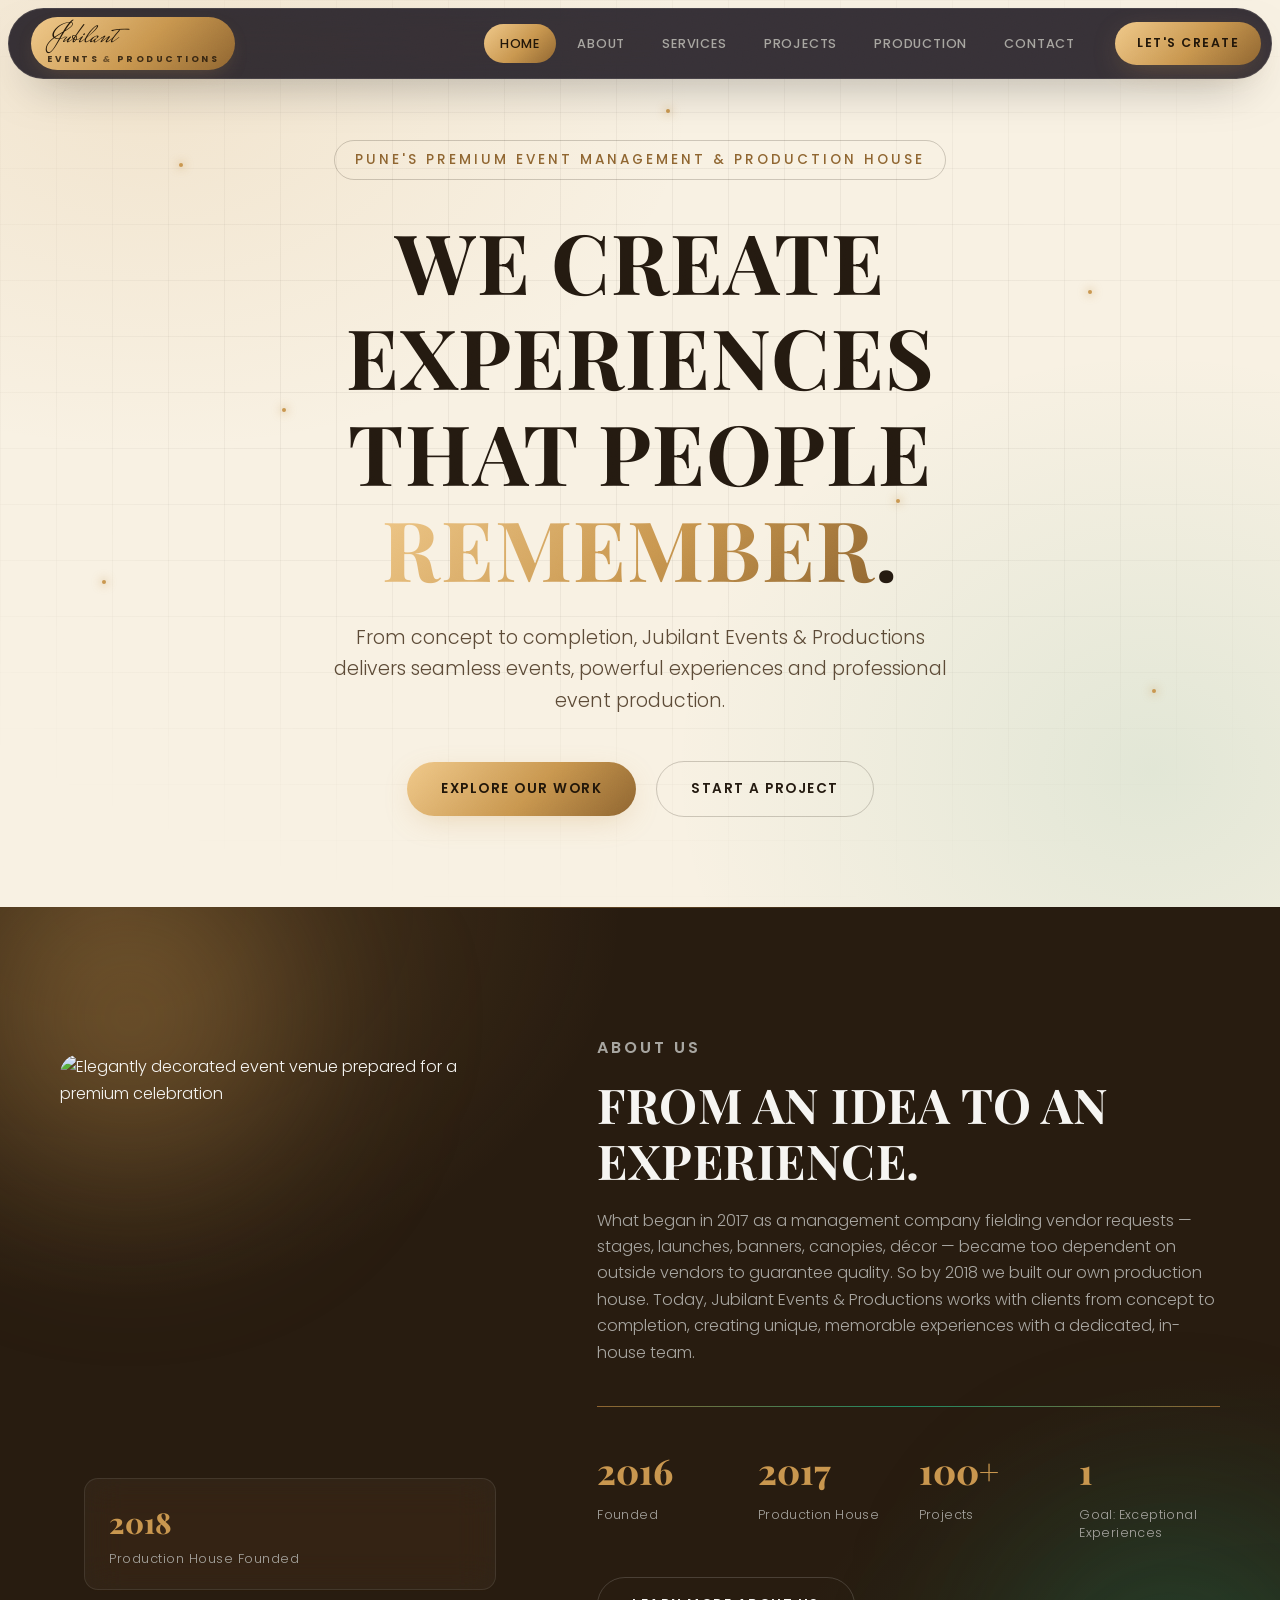
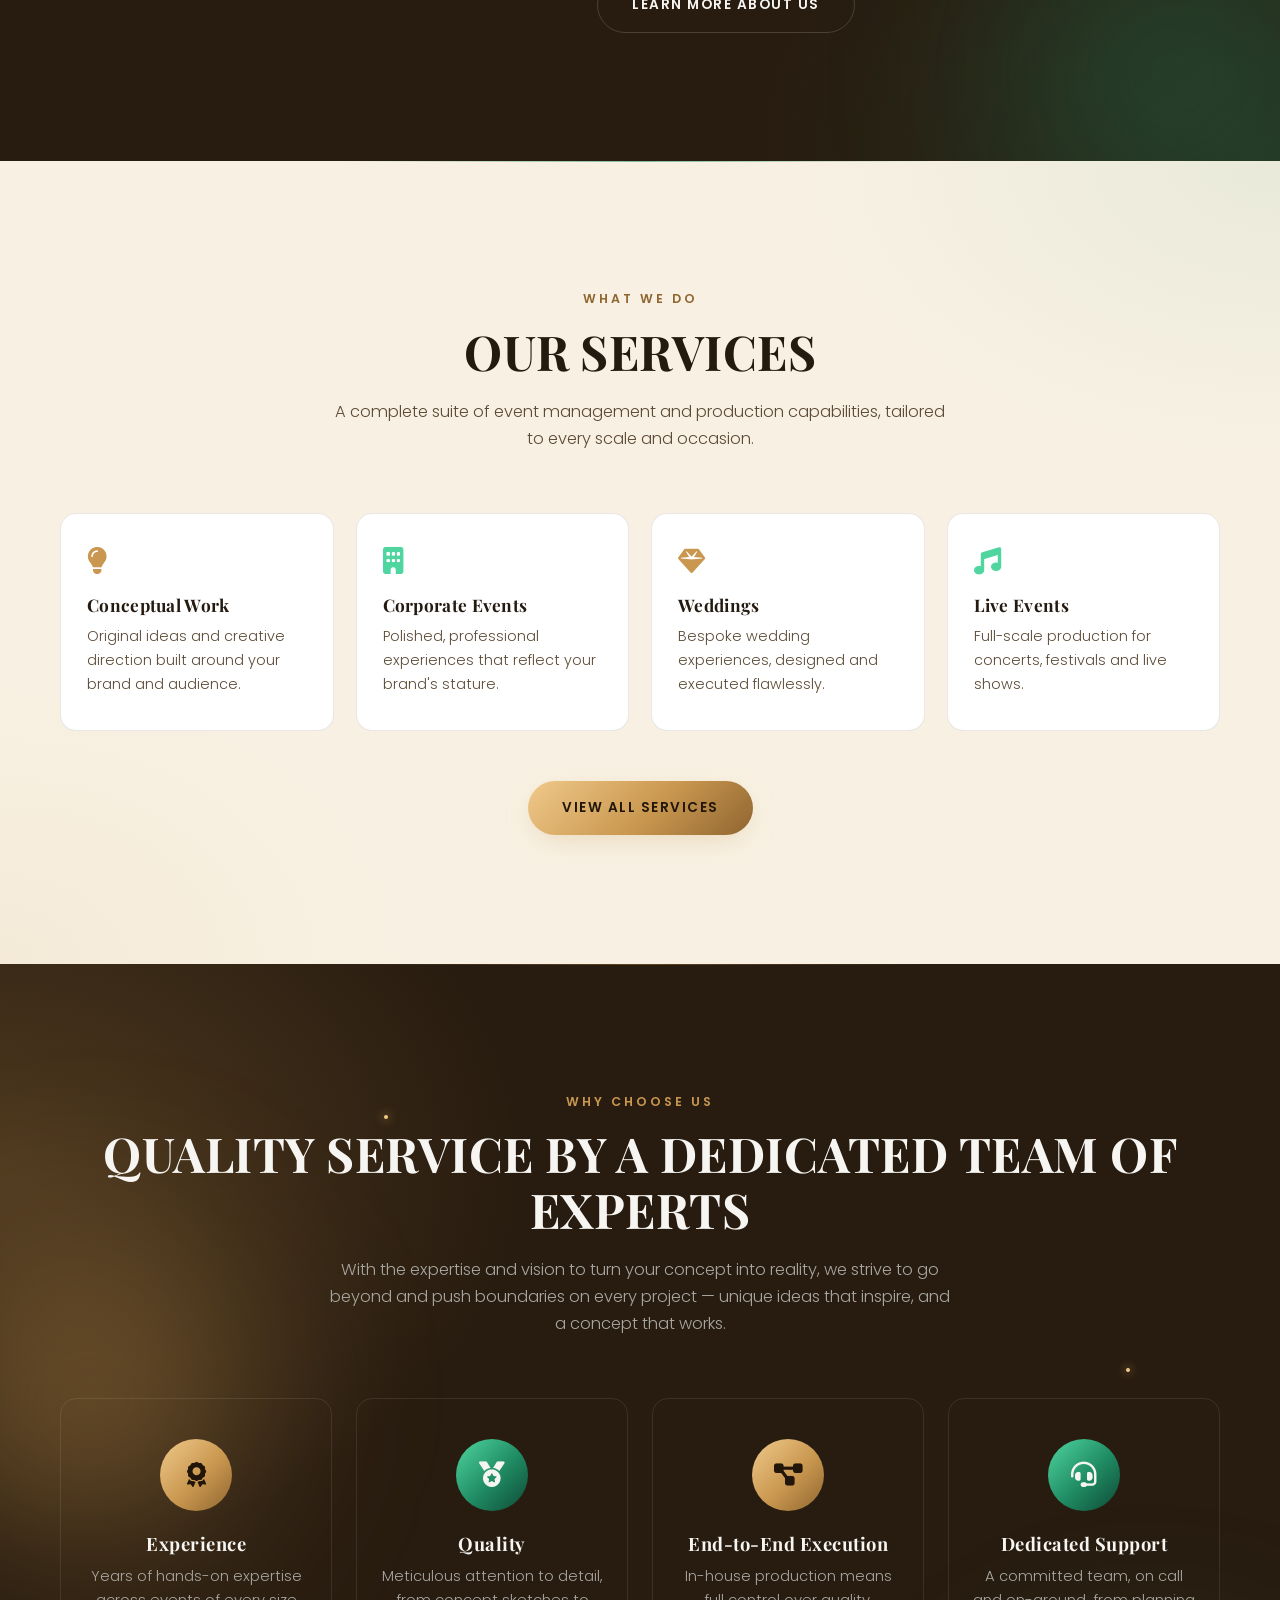
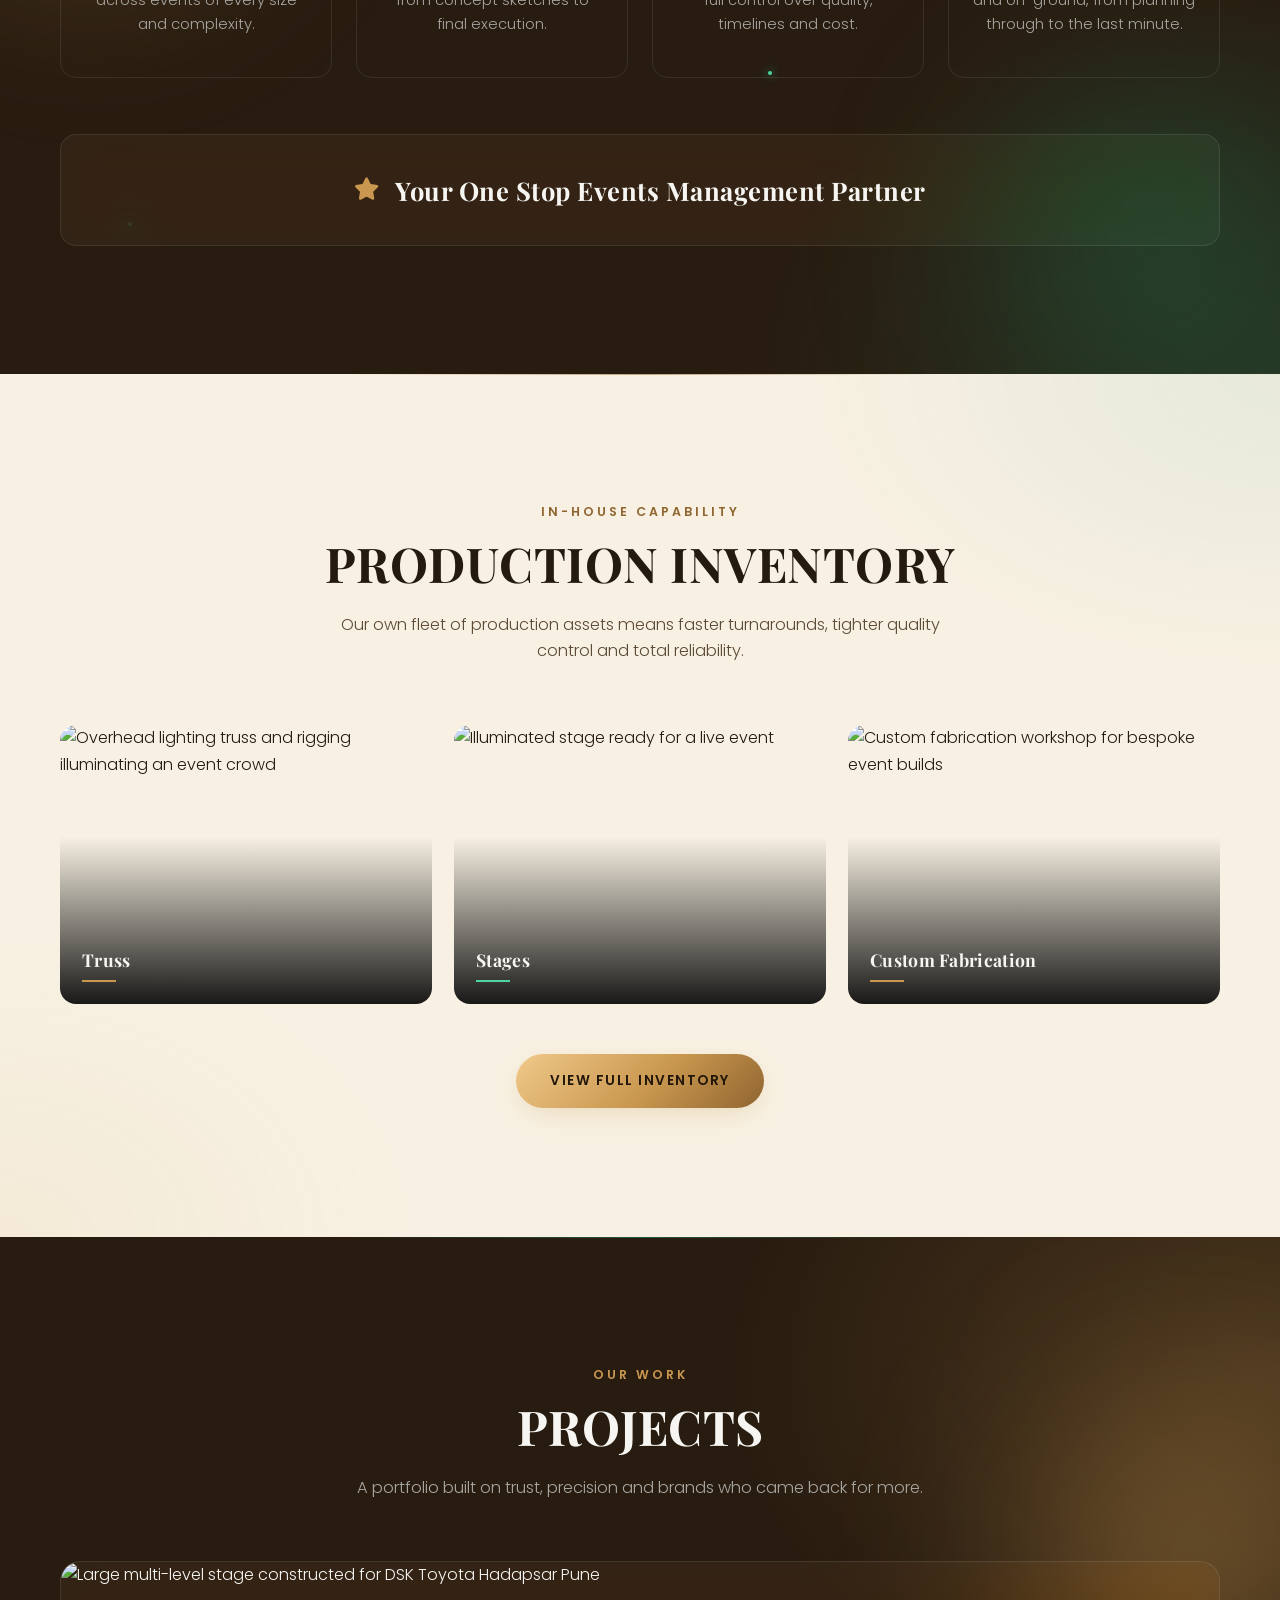
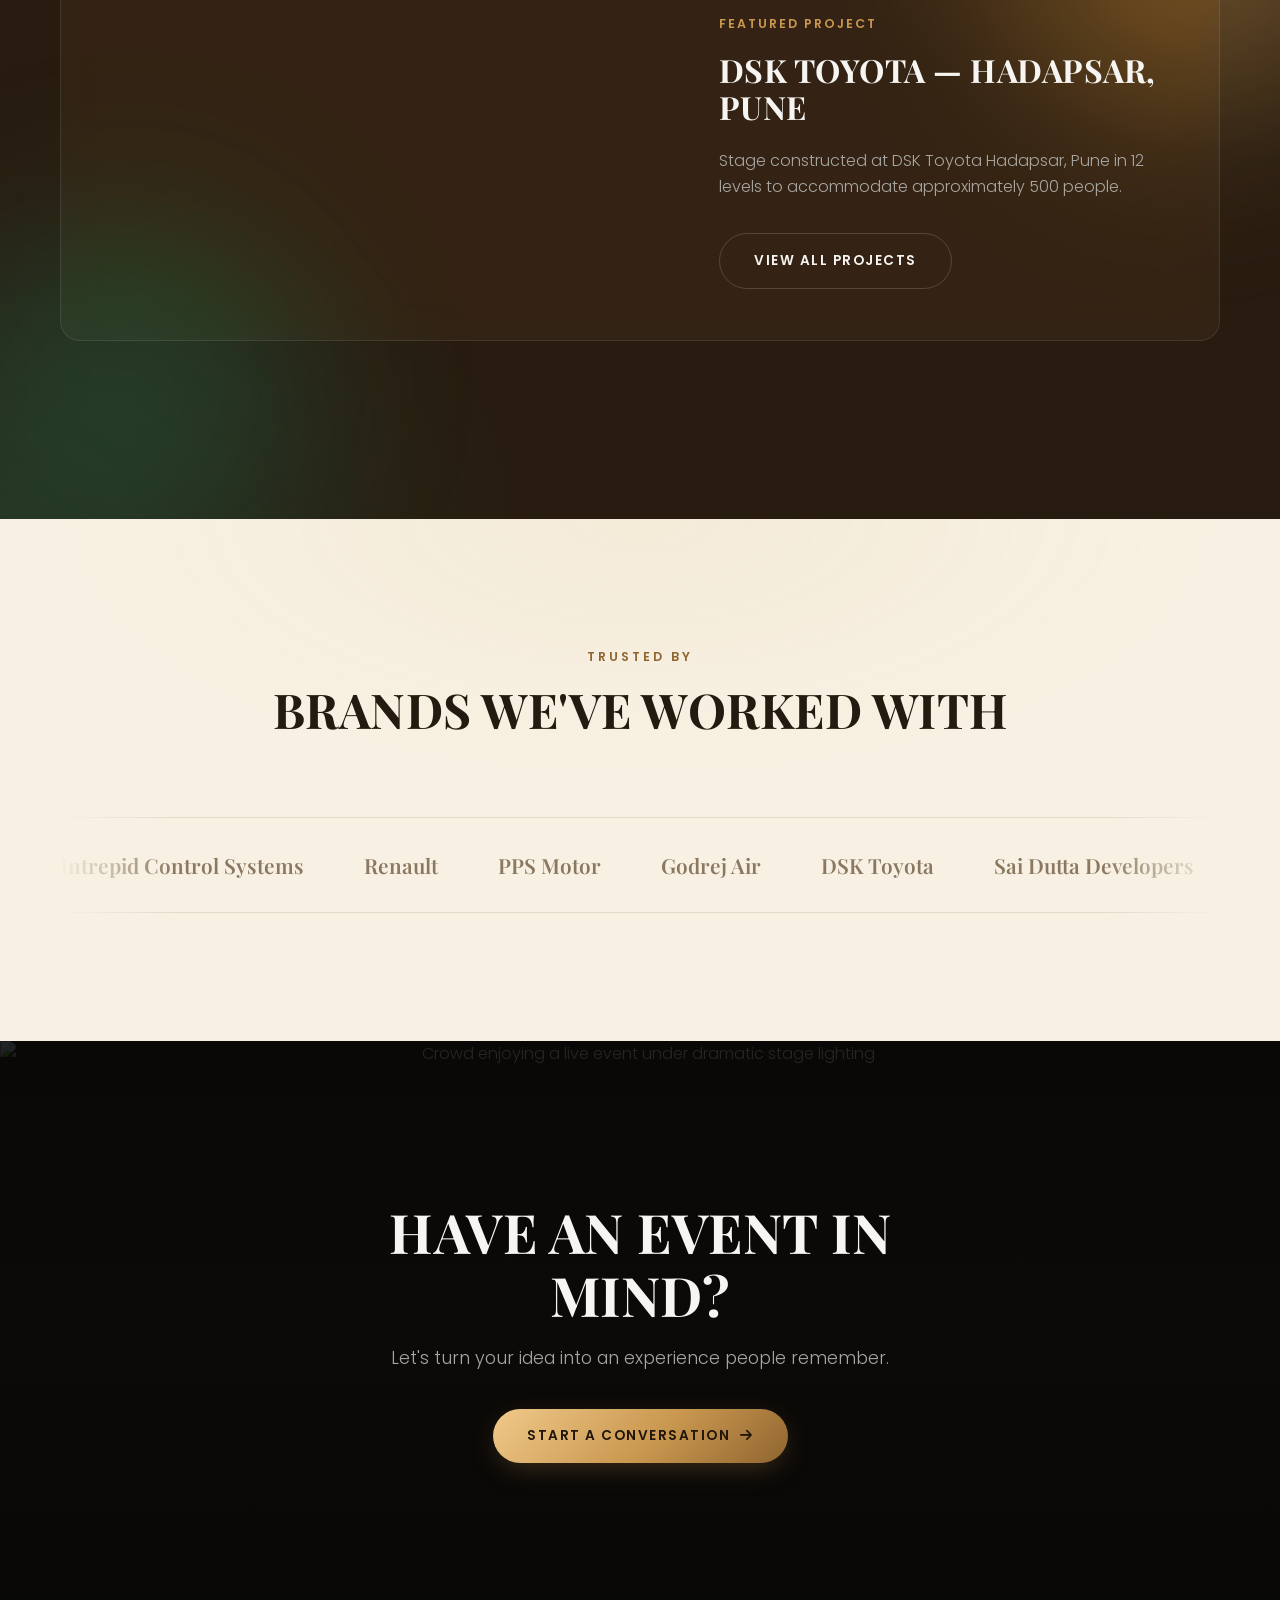
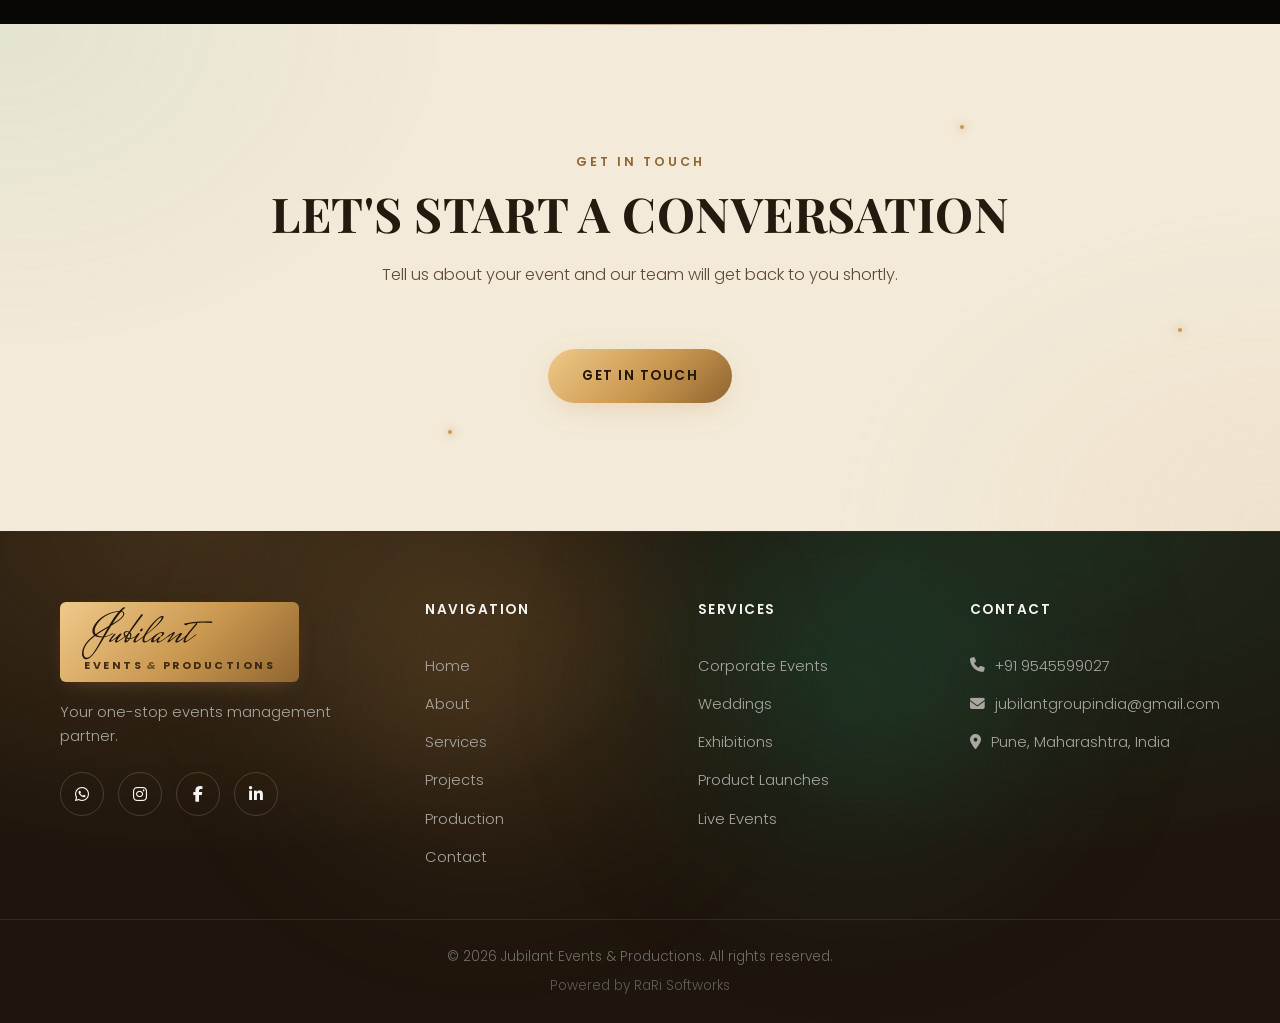
==== index.html @ e120a370 "all updated" ====
<!DOCTYPE html>
<html lang="en">
<head>
  <meta charset="UTF-8">
  <meta name="viewport" content="width=device-width, initial-scale=1.0">
  <title>Jubilant Events &amp; Productions | Premium Event Management &amp; Production House, Pune</title>
  <meta name="description" content="Jubilant Events & Productions is Pune's premium event management and production house — corporate events, weddings, exhibitions, product launches and live events, delivered from concept to completion.">
  <meta name="keywords" content="event management Pune, event production house, corporate events Pune, wedding planner Pune, exhibition stall fabrication, stage production, Jubilant Events">
  <meta name="author" content="Jubilant Events & Productions">
  <meta name="robots" content="index, follow">
  <meta name="theme-color" content="#0d0906">

  <meta property="og:type" content="website">
  <meta property="og:title" content="Jubilant Events & Productions | Premium Event Management & Production House, Pune">
  <meta property="og:description" content="From concept to completion — seamless events, powerful experiences and professional event production in Pune.">
  <meta property="og:image" content="https://images.unsplash.com/photo-1492684223066-81342ee5ff30?w=1200&q=80&auto=format&fit=crop">

  <meta name="twitter:card" content="summary_large_image">
  <meta name="twitter:title" content="Jubilant Events & Productions | Premium Event Management & Production House, Pune">
  <meta name="twitter:description" content="From concept to completion — seamless events, powerful experiences and professional event production in Pune.">
  <meta name="twitter:image" content="https://images.unsplash.com/photo-1492684223066-81342ee5ff30?w=1200&q=80&auto=format&fit=crop">

  <link rel="icon" href="data:image/svg+xml,%3Csvg xmlns='http://www.w3.org/2000/svg' viewBox='0 0 100 100'%3E%3Crect width='100' height='100' rx='22' fill='%23060606'/%3E%3Ctext x='50' y='74' font-size='66' font-family='Georgia,serif' font-style='italic' fill='%23c9974f' text-anchor='middle'%3EJ%3C/text%3E%3C/svg%3E">

  <link rel="preconnect" href="https://fonts.googleapis.com">
  <link rel="preconnect" href="https://fonts.gstatic.com" crossorigin>
  <link href="https://fonts.googleapis.com/css2?family=Playfair+Display:wght@400;500;600;700;800;900&family=Mrs+Saint+Delafield&family=Poppins:wght@300;400;500;600;700;800&display=swap" rel="stylesheet">
  <link rel="stylesheet" href="https://cdnjs.cloudflare.com/ajax/libs/font-awesome/6.5.1/css/all.min.css" integrity="sha512-DTOQO9RWCH3ppGqcWaEA1BIZOC6xxalwEsw9c2QQeAIftl+Vegovlnee1c9QX4TctnWMn13TZye+giMm8e2LwA==" crossorigin="anonymous" referrerpolicy="no-referrer">

  <link rel="stylesheet" href="style.css">
  <noscript><style>body{opacity:1 !important;}</style></noscript>
</head>
<body>

  <div class="grain-overlay" aria-hidden="true"></div>

  <a href="#main" class="skip-link">Skip to main content</a>

  <div class="scroll-progress" id="scrollProgress" aria-hidden="true"></div>

  <header class="navbar" id="navbar">
    <div class="nav-container">
      <a href="index.html" class="logo" aria-label="Jubilant Events & Productions — Home">
        <span class="logo-badge">
          <span class="logo-script">Jubilant</span>
          <span class="logo-sub">Events<span class="logo-amp">&amp;</span>Productions</span>
        </span>
      </a>

      <nav class="nav-links" id="navLinks" aria-label="Primary">
        <a href="index.html" class="nav-link">Home</a>
        <a href="about.html" class="nav-link">About</a>
        <a href="services.html" class="nav-link">Services</a>
        <a href="projects.html" class="nav-link">Projects</a>
        <a href="production.html" class="nav-link">Production</a>
        <a href="contact.html" class="nav-link">Contact</a>
      </nav>

      <a href="contact.html" class="btn btn-gold nav-cta magnetic">Let's Create</a>

      <button class="hamburger" id="hamburger" aria-label="Toggle navigation menu" aria-expanded="false" aria-controls="navLinks">
        <span></span><span></span><span></span>
      </button>
    </div>
  </header>

  <div class="mobile-overlay" id="mobileOverlay"></div>

  <main id="main">

    <!-- HERO -->
    <section id="home" class="hero light-section">
      <div class="sparkle-field" aria-hidden="true">
        <span class="sparkle" style="top:18%; left:14%; animation-delay:0s;"></span>
        <span class="sparkle sparkle-emerald" style="top:32%; left:85%; animation-delay:0.8s;"></span>
        <span class="sparkle" style="top:64%; left:8%; animation-delay:1.6s;"></span>
        <span class="sparkle sparkle-emerald" style="top:76%; left:90%; animation-delay:0.4s;"></span>
        <span class="sparkle" style="top:12%; left:52%; animation-delay:2.2s;"></span>
        <span class="sparkle sparkle-emerald" style="top:88%; left:48%; animation-delay:1.2s;"></span>
        <span class="sparkle" style="top:45%; left:22%; animation-delay:1.9s;"></span>
        <span class="sparkle sparkle-emerald" style="top:55%; left:70%; animation-delay:0.6s;"></span>
      </div>

      <div class="hero-content">
        <p class="eyebrow reveal-up">Pune's Premium Event Management &amp; Production House</p>
        <h1 class="reveal-up delay-1">WE CREATE EXPERIENCES<br>THAT PEOPLE <span class="text-gold">REMEMBER</span>.</h1>
        <p class="hero-text reveal-up delay-2">From concept to completion, Jubilant Events &amp; Productions delivers seamless events, powerful experiences and professional event production.</p>
        <div class="hero-buttons reveal-up delay-3">
          <a href="projects.html" class="btn btn-gold magnetic">Explore Our Work</a>
          <a href="contact.html" class="btn btn-outline magnetic">Start a Project</a>
        </div>
      </div>
    </section>

    <!-- ABOUT (teaser) -->
    <section id="about" class="about">
      <span class="glow-orb glow-gold" style="top:-120px; left:-100px;" aria-hidden="true"></span>
      <span class="glow-orb glow-emerald-soft" style="bottom:-140px; right:-120px;" aria-hidden="true"></span>
      <div class="container about-grid">
        <div class="about-media reveal-left">
          <img src="https://images.unsplash.com/photo-1519167758481-83f550bb49b3?w=1000&q=80&auto=format&fit=crop" alt="Elegantly decorated event venue prepared for a premium celebration" loading="lazy">
          <div class="about-media-badge glass">
            <span class="badge-num">2018</span>
            <span class="badge-label">Production House Founded</span>
          </div>
        </div>

        <div class="about-copy reveal-right">
          <p class="section-eyebrow">About Us</p>
          <h2 class="section-heading">FROM AN IDEA TO AN EXPERIENCE.</h2>
          <p>What began in 2017 as a management company fielding vendor requests — stages, launches, banners, canopies, décor — became too dependent on outside vendors to guarantee quality. So by 2018 we built our own production house. Today, Jubilant Events &amp; Productions works with clients from concept to completion, creating unique, memorable experiences with a dedicated, in-house team.</p>

          <div class="stats-grid reveal-up">
            <div class="stat-card">
              <span class="stat-num" data-target="2017" data-plain="true">0</span>
              <span class="stat-label">Founded</span>
            </div>
            <div class="stat-card">
              <span class="stat-num" data-target="2018" data-plain="true">0</span>
              <span class="stat-label">Production House</span>
            </div>
            <div class="stat-card">
              <span class="stat-num" data-target="100" data-suffix="+">0</span>
              <span class="stat-label">Projects</span>
            </div>
            <div class="stat-card">
              <span class="stat-num" data-target="1">0</span>
              <span class="stat-label">Goal: Exceptional Experiences</span>
            </div>
          </div>

          <a href="about.html" class="btn btn-outline magnetic" style="margin-top:36px;">Learn More About Us</a>
        </div>
      </div>
    </section>

    <!-- SERVICES (teaser) -->
    <section id="services" class="services light-section">
      <div class="container">
        <div class="section-head reveal-up">
          <p class="section-eyebrow center">What We Do</p>
          <h2 class="section-heading center">OUR SERVICES</h2>
          <p class="section-sub center">A complete suite of event management and production capabilities, tailored to every scale and occasion.</p>
        </div>

        <div class="services-grid">
          <article class="service-card reveal-up"><i class="fa-solid fa-lightbulb"></i><h3>Conceptual Work</h3><p>Original ideas and creative direction built around your brand and audience.</p></article>
          <article class="service-card reveal-up delay-1"><i class="fa-solid fa-building"></i><h3>Corporate Events</h3><p>Polished, professional experiences that reflect your brand's stature.</p></article>
          <article class="service-card reveal-up delay-2"><i class="fa-solid fa-gem"></i><h3>Weddings</h3><p>Bespoke wedding experiences, designed and executed flawlessly.</p></article>
          <article class="service-card reveal-up delay-3"><i class="fa-solid fa-music"></i><h3>Live Events</h3><p>Full-scale production for concerts, festivals and live shows.</p></article>
        </div>

        <div style="margin-top:50px; display:flex; justify-content:center;">
          <a href="services.html" class="btn btn-gold magnetic">View All Services</a>
        </div>
      </div>
    </section>

    <!-- WHY CHOOSE US -->
    <section class="why-choose">
      <span class="glow-orb glow-gold" style="top:20%; left:-140px;" aria-hidden="true"></span>
      <span class="glow-orb glow-emerald-soft" style="bottom:-100px; right:-100px;" aria-hidden="true"></span>
      <div class="sparkle-field" aria-hidden="true">
        <span class="sparkle" style="top:15%; left:30%; animation-delay:0.3s;"></span>
        <span class="sparkle sparkle-emerald" style="top:70%; left:60%; animation-delay:1.4s;"></span>
        <span class="sparkle" style="top:40%; left:88%; animation-delay:2.1s;"></span>
        <span class="sparkle sparkle-emerald" style="top:85%; left:10%; animation-delay:0.9s;"></span>
      </div>
      <div class="container">
        <div class="section-head reveal-up">
          <p class="section-eyebrow center">Why Choose Us</p>
          <h2 class="section-heading center">QUALITY SERVICE BY A DEDICATED TEAM OF EXPERTS</h2>
          <p class="section-sub center">With the expertise and vision to turn your concept into reality, we strive to go beyond and push boundaries on every project — unique ideas that inspire, and a concept that works.</p>
        </div>

        <div class="features-grid">
          <div class="feature-card reveal-up">
            <div class="feature-icon"><i class="fa-solid fa-award"></i></div>
            <h3>Experience</h3>
            <p>Years of hands-on expertise across events of every size and complexity.</p>
          </div>
          <div class="feature-card reveal-up delay-1">
            <div class="feature-icon"><i class="fa-solid fa-medal"></i></div>
            <h3>Quality</h3>
            <p>Meticulous attention to detail, from concept sketches to final execution.</p>
          </div>
          <div class="feature-card reveal-up delay-2">
            <div class="feature-icon"><i class="fa-solid fa-diagram-project"></i></div>
            <h3>End-to-End Execution</h3>
            <p>In-house production means full control over quality, timelines and cost.</p>
          </div>
          <div class="feature-card reveal-up delay-3">
            <div class="feature-icon"><i class="fa-solid fa-headset"></i></div>
            <h3>Dedicated Support</h3>
            <p>A committed team, on call and on-ground, from planning through to the last minute.</p>
          </div>
        </div>

        <div class="highlight-banner glass reveal-up">
          <i class="fa-solid fa-star"></i>
          <p>Your One Stop Events Management Partner</p>
        </div>
      </div>
    </section>

    <!-- PRODUCTION (teaser) -->
    <section id="production" class="production light-section">
      <div class="container">
        <div class="section-head reveal-up">
          <p class="section-eyebrow center">In-House Capability</p>
          <h2 class="section-heading center">PRODUCTION INVENTORY</h2>
          <p class="section-sub center">Our own fleet of production assets means faster turnarounds, tighter quality control and total reliability.</p>
        </div>

        <div class="inventory-grid">
          <div class="inventory-card reveal-up">
            <img src="https://images.unsplash.com/photo-1758550445795-278c5867493d?w=700&q=80&auto=format&fit=crop" alt="Overhead lighting truss and rigging illuminating an event crowd" loading="lazy">
            <div class="inventory-caption"><h3>Truss</h3></div>
          </div>
          <div class="inventory-card reveal-up delay-1">
            <img src="https://images.unsplash.com/photo-1540039155733-5bb30b53aa14?w=700&q=80&auto=format&fit=crop" alt="Illuminated stage ready for a live event" loading="lazy">
            <div class="inventory-caption"><h3>Stages</h3></div>
          </div>
          <div class="inventory-card reveal-up delay-2">
            <img src="https://images.unsplash.com/photo-1779031242515-205111711b23?w=700&q=80&auto=format&fit=crop" alt="Custom fabrication workshop for bespoke event builds" loading="lazy">
            <div class="inventory-caption"><h3>Custom Fabrication</h3></div>
          </div>
        </div>

        <div style="margin-top:50px; display:flex; justify-content:center;">
          <a href="production.html" class="btn btn-gold magnetic">View Full Inventory</a>
        </div>
      </div>
    </section>

    <!-- PROJECTS (featured only) -->
    <section id="projects" class="projects">
      <span class="glow-orb glow-gold" style="top:10%; right:-140px;" aria-hidden="true"></span>
      <span class="glow-orb glow-emerald-soft" style="bottom:-100px; left:-100px;" aria-hidden="true"></span>
      <div class="container">
        <div class="section-head reveal-up">
          <p class="section-eyebrow center">Our Work</p>
          <h2 class="section-heading center">PROJECTS</h2>
          <p class="section-sub center">A portfolio built on trust, precision and brands who came back for more.</p>
        </div>

        <div class="featured-project glass reveal-up">
          <div class="featured-media">
            <img src="https://images.unsplash.com/photo-1576514129883-2f1d47a65da6?w=1200&q=80&auto=format&fit=crop" alt="Large multi-level stage constructed for DSK Toyota Hadapsar Pune" loading="lazy">
          </div>
          <div class="featured-copy">
            <span class="featured-tag">Featured Project</span>
            <h3>DSK TOYOTA — HADAPSAR, PUNE</h3>
            <p>Stage constructed at DSK Toyota Hadapsar, Pune in 12 levels to accommodate approximately 500 people.</p>
            <a href="projects.html" class="btn btn-outline magnetic">View All Projects</a>
          </div>
        </div>
      </div>
    </section>

    <!-- CLIENTS -->
    <section class="clients light-section">
      <div class="container">
        <div class="section-head reveal-up">
          <p class="section-eyebrow center">Trusted By</p>
          <h2 class="section-heading center">BRANDS WE'VE WORKED WITH</h2>
        </div>
        <div class="clients-marquee reveal-up">
          <div class="clients-track">
            <span>Intrepid Control Systems</span>
            <span>Renault</span>
            <span>PPS Motor</span>
            <span>Godrej Air</span>
            <span>DSK Toyota</span>
            <span>Sai Dutta Developers</span>
            <span>Chintamani Developers</span>
            <span>Siddharth Auto Engineers</span>
            <span>Dilip Oak's Academy</span>
            <!-- duplicate for seamless loop -->
            <span aria-hidden="true">Intrepid Control Systems</span>
            <span aria-hidden="true">Renault</span>
            <span aria-hidden="true">PPS Motor</span>
            <span aria-hidden="true">Godrej Air</span>
            <span aria-hidden="true">DSK Toyota</span>
            <span aria-hidden="true">Sai Dutta Developers</span>
            <span aria-hidden="true">Chintamani Developers</span>
            <span aria-hidden="true">Siddharth Auto Engineers</span>
            <span aria-hidden="true">Dilip Oak's Academy</span>
          </div>
        </div>
      </div>
    </section>

    <!-- CTA -->
    <section class="cta-section">
      <div class="cta-media">
        <img src="https://images.unsplash.com/photo-1470229722913-7c0e2dbbafd3?w=1600&q=80&auto=format&fit=crop" alt="Crowd enjoying a live event under dramatic stage lighting" loading="lazy">
      </div>
      <div class="cta-content reveal-up">
        <h2>HAVE AN EVENT IN MIND?</h2>
        <p>Let's turn your idea into an experience people remember.</p>
        <a href="contact.html" class="btn btn-gold btn-pulse magnetic">START A CONVERSATION <i class="fa-solid fa-arrow-right"></i></a>
      </div>
    </section>

    <!-- CONTACT (teaser) -->
    <section id="contact" class="contact light-section">
      <div class="sparkle-field" aria-hidden="true">
        <span class="sparkle sparkle-emerald" style="top:20%; left:75%; animation-delay:0.5s;"></span>
        <span class="sparkle" style="top:60%; left:92%; animation-delay:1.7s;"></span>
        <span class="sparkle sparkle-emerald" style="top:80%; left:35%; animation-delay:1s;"></span>
      </div>
      <div class="container">
        <div class="section-head reveal-up">
          <p class="section-eyebrow center">Get In Touch</p>
          <h2 class="section-heading center">LET'S START A CONVERSATION</h2>
          <p class="section-sub center">Tell us about your event and our team will get back to you shortly.</p>
        </div>
        <div style="display:flex; justify-content:center;">
          <a href="contact.html" class="btn btn-gold magnetic">Get In Touch</a>
        </div>
      </div>
    </section>

  </main>

  <footer class="footer">
    <span class="glow-orb glow-gold-soft" style="top:-100px; left:20%;" aria-hidden="true"></span>
    <span class="glow-orb glow-emerald-soft" style="top:-80px; right:15%;" aria-hidden="true"></span>
    <div class="container footer-grid">
      <div class="footer-brand">
        <a href="index.html" class="logo logo-lg">
          <span class="logo-badge">
            <span class="logo-script">Jubilant</span>
            <span class="logo-sub">Events<span class="logo-amp">&amp;</span>Productions</span>
          </span>
        </a>
        <p>Your one-stop events management partner.</p>
        <div class="social-links">
          <a href="https://wa.me/919545599027" aria-label="Chat on WhatsApp" target="_blank" rel="noopener noreferrer"><i class="fa-brands fa-whatsapp"></i></a>
          <a href="#" aria-label="Visit our Instagram"><i class="fa-brands fa-instagram"></i></a>
          <a href="#" aria-label="Visit our Facebook"><i class="fa-brands fa-facebook-f"></i></a>
          <a href="#" aria-label="Visit our LinkedIn"><i class="fa-brands fa-linkedin-in"></i></a>
        </div>
      </div>

      <nav class="footer-col" aria-label="Footer navigation">
        <h4>Navigation</h4>
        <a href="index.html">Home</a>
        <a href="about.html">About</a>
        <a href="services.html">Services</a>
        <a href="projects.html">Projects</a>
        <a href="production.html">Production</a>
        <a href="contact.html">Contact</a>
      </nav>

      <nav class="footer-col" aria-label="Our services">
        <h4>Services</h4>
        <a href="services.html">Corporate Events</a>
        <a href="services.html">Weddings</a>
        <a href="services.html">Exhibitions</a>
        <a href="services.html">Product Launches</a>
        <a href="services.html">Live Events</a>
      </nav>

      <div class="footer-col">
        <h4>Contact</h4>
        <a href="tel:+919545599027"><i class="fa-solid fa-phone"></i> +91 9545599027</a>
        <a href="mailto:jubilantgroupindia@gmail.com"><i class="fa-solid fa-envelope"></i> jubilantgroupindia@gmail.com</a>
        <span><i class="fa-solid fa-location-dot"></i> Pune, Maharashtra, India</span>
      </div>
    </div>

    <div class="footer-bottom">
      <p>&copy; <span id="currentYear"></span> Jubilant Events &amp; Productions. All rights reserved.</p>
      <p class="footer-credit">Powered by RaRi Softworks</p>
    </div>
  </footer>

  <button class="back-to-top" id="backToTop" aria-label="Back to top">
    <i class="fa-solid fa-arrow-up"></i>
  </button>

  <script src="script.js"></script>
</body>
</html>
---- style.css ----
/* ==========================================================================
   JUBILANT EVENTS & PRODUCTIONS — STYLESHEET
   ========================================================================== */

/* ---------- Reset ---------- */
*,
*::before,
*::after {
  margin: 0;
  padding: 0;
  box-sizing: border-box;
}

html {
  scroll-behavior: smooth;
  scroll-padding-top: 90px;
}

img {
  max-width: 100%;
  display: block;
}

a {
  text-decoration: none;
  color: inherit;
}

ul, ol {
  list-style: none;
}

button, input, select, textarea {
  font: inherit;
  color: inherit;
  border: none;
  outline: none;
  background: none;
}

button {
  cursor: pointer;
}

/* ---------- Variables ---------- */
:root {
  --black: #1e150c;
  --charcoal: #281c10;
  --charcoal-light: #332415;
  --charcoal-lighter: #402c19;
  --border: rgba(255, 255, 255, 0.09);
  --border-light: rgba(255, 255, 255, 0.16);

  --white: #f6f5f2;
  --gray: #a8a6a1;
  --gray-dim: #706e6a;

  /* Fixed dark text for use on gold/light surfaces (buttons, badges) —
     never overridden by .light-section, so contrast always holds */
  --ink: #211609;

  --gold: #c9974f;
  --gold-light: #f0c98a;
  --gold-dim: #8f6530;
  --gold-glow: rgba(201, 151, 79, 0.35);

  --emerald: #1f8a63;
  --emerald-light: #4fd6a0;
  --emerald-dim: #0f4a34;
  --emerald-glow: rgba(31, 138, 99, 0.4);

  --gradient-gold: linear-gradient(135deg, var(--gold-light), var(--gold) 55%, var(--gold-dim));
  --gradient-emerald: linear-gradient(135deg, var(--emerald-light), var(--emerald) 55%, var(--emerald-dim));

  --spotlight-tint: rgba(255, 255, 255, 0.08);
  --grid-line: rgba(255, 255, 255, 0.035);

  --font-display: 'Playfair Display', Georgia, serif;
  --font-body: 'Poppins', -apple-system, BlinkMacSystemFont, 'Segoe UI', sans-serif;
  --font-script: 'Mrs Saint Delafield', cursive;

  --ease: cubic-bezier(0.19, 1, 0.22, 1);
  --transition: 0.4s var(--ease);

  --section-pad: clamp(70px, 10vw, 140px);
  --container-w: 1280px;
}

/* Light-theme scope: sections carrying this class flip their background,
   text, border and card tones to a warm cream palette via the same
   variables the whole stylesheet already reads from. --ink stays fixed
   (see above) so gold-surface text never loses contrast. */
.light-section {
  --black: #f8f1e3;
  --charcoal: #f3ead9;
  --charcoal-light: #ffffff;
  --charcoal-lighter: #efe2c9;
  --border: rgba(33, 22, 9, 0.10);
  --border-light: rgba(33, 22, 9, 0.20);

  --white: #241a10;
  --gray: #5c4a36;
  --gray-dim: #8a7860;

  --spotlight-tint: rgba(201, 151, 79, 0.18);
  --grid-line: rgba(33, 22, 9, 0.05);

  /* `color` inherits as an already-resolved value, not a live var()
     lookup — re-declaring it here (where --white is locally overridden)
     gives descendants (headings included) the correct ink color instead
     of silently inheriting the dark-theme white from <body>. */
  color: var(--white);
}

/* ---------- Base ---------- */
body {
  background: var(--black);
  color: var(--white);
  font-family: var(--font-body);
  font-weight: 300;
  line-height: 1.65;
  overflow-x: hidden;
  -webkit-font-smoothing: antialiased;
}

h1, h2, h3, h4 {
  font-family: var(--font-display);
  font-weight: 700;
  line-height: 1.15;
  letter-spacing: 0.5px;
}

.container {
  max-width: var(--container-w);
  margin: 0 auto;
  padding: 0 clamp(20px, 5vw, 60px);
  position: relative;
  z-index: 1;
}

/* ---------- Grain + ambient glow ---------- */
.grain-overlay {
  position: fixed;
  inset: 0;
  z-index: 9998;
  pointer-events: none;
  opacity: 0.05;
  mix-blend-mode: overlay;
  background-image: url("data:image/svg+xml,%3Csvg xmlns='http://www.w3.org/2000/svg' width='180' height='180'%3E%3Cfilter id='n'%3E%3CfeTurbulence type='fractalNoise' baseFrequency='0.85' numOctaves='2' stitchTiles='stitch'/%3E%3C/filter%3E%3Crect width='100%25' height='100%25' filter='url(%23n)'/%3E%3C/svg%3E");
  background-size: 180px 180px;
}

.glow-orb {
  position: absolute;
  z-index: 0;
  width: 460px;
  height: 460px;
  border-radius: 50%;
  pointer-events: none;
  filter: blur(80px);
  animation: orbFloat 12s ease-in-out infinite alternate;
}

.glow-gold {
  background: radial-gradient(circle, rgba(201, 151, 79, 0.48), transparent 70%);
}

.glow-gold-soft {
  background: radial-gradient(circle, rgba(201, 151, 79, 0.30), transparent 70%);
  animation-duration: 16s;
  animation-delay: -4s;
}

.glow-emerald {
  background: radial-gradient(circle, rgba(31, 138, 99, 0.52), transparent 70%);
  animation-duration: 14s;
}

.glow-emerald-soft {
  background: radial-gradient(circle, rgba(31, 138, 99, 0.32), transparent 70%);
  animation-duration: 18s;
  animation-delay: -6s;
}

@keyframes orbFloat {
  0% { transform: translate(0, 0) scale(1); }
  100% { transform: translate(60px, -45px) scale(1.2); }
}

.sparkle-field {
  position: absolute;
  inset: 0;
  z-index: 1;
  pointer-events: none;
}

.sparkle {
  position: absolute;
  width: 4px;
  height: 4px;
  border-radius: 50%;
  background: var(--gold-light);
  box-shadow: 0 0 8px 2px var(--gold-glow);
  animation: sparkleTwinkle 3.6s ease-in-out infinite;
}

.sparkle-emerald {
  background: var(--emerald-light);
  box-shadow: 0 0 8px 2px var(--emerald-glow);
}

.light-section .sparkle {
  background: var(--gold);
  box-shadow: 0 0 8px 2px var(--gold-glow);
}

/* var(--gold) is tuned for readability on dark backgrounds; on cream it's
   too close in luminance, so these text/icon uses (which sit directly on
   the section background, not a white card) drop to the deeper gold-dim. */
.light-section .section-eyebrow,
.light-section .clients-track span:hover,
.light-section .contact-details i,
.light-section .contact-details a:hover {
  color: var(--gold-dim);
}

@keyframes sparkleTwinkle {
  0%, 100% { opacity: 0; transform: scale(0.5); }
  50% { opacity: 1; transform: scale(1.3); }
}

@media (prefers-reduced-motion: reduce) {
  .glow-orb, .sparkle { animation: none; }
}

.about::before,
.why-choose::before,
.production::before,
.contact::before {
  content: '';
  position: absolute;
  top: 0;
  left: 50%;
  transform: translateX(-50%);
  width: min(600px, 70%);
  height: 1px;
  background: linear-gradient(90deg, transparent, var(--gold-dim) 50%, transparent);
  opacity: 0.55;
  z-index: 2;
}

.services::before,
.projects::before {
  content: '';
  position: absolute;
  top: 0;
  left: 50%;
  transform: translateX(-50%);
  width: min(600px, 70%);
  height: 1px;
  background: linear-gradient(90deg, transparent, var(--emerald) 50%, transparent);
  opacity: 0.55;
  z-index: 2;
}

/* ==========================================================================
   PREMIUM INTERACTION LAYER
   ========================================================================== */

body {
  opacity: 0;
}

body.loaded {
  opacity: 1;
  transition: opacity 0.7s ease;
}

/* ---- Hero technical grid ---- */
.hero::after {
  content: '';
  position: absolute;
  inset: 0;
  z-index: 0;
  pointer-events: none;
  background-image:
    linear-gradient(var(--grid-line) 1px, transparent 1px),
    linear-gradient(90deg, var(--grid-line) 1px, transparent 1px);
  background-size: 56px 56px;
  -webkit-mask-image: radial-gradient(ellipse 70% 60% at 50% 42%, #000 40%, transparent 100%);
  mask-image: radial-gradient(ellipse 70% 60% at 50% 42%, #000 40%, transparent 100%);
  animation: gridDrift 26s linear infinite;
}

@keyframes gridDrift {
  from { background-position: 0 0, 0 0; }
  to { background-position: 56px 56px, 56px 56px; }
}

/* ---- Navbar hide-on-scroll ---- */
.navbar.nav-hidden {
  transform: translateY(-100%);
}

/* ---- Magnetic buttons ---- */
.magnetic {
  transition: transform 0.4s var(--ease);
  will-change: transform;
}

/* ---- Card spotlight glow ---- */
.service-card,
.feature-card {
  --mx: 50%;
  --my: 50%;
}

.service-card::after,
.feature-card::after {
  content: '';
  position: absolute;
  inset: 0;
  z-index: 0;
  opacity: 0;
  pointer-events: none;
  background: radial-gradient(240px circle at var(--mx) var(--my), var(--spotlight-tint), transparent 70%);
  transition: opacity 0.5s var(--ease);
}

.service-card:hover::after,
.feature-card:hover::after {
  opacity: 1;
}

.service-card > * {
  position: relative;
  z-index: 1;
}

.feature-card > * {
  position: relative;
  z-index: 1;
}

/* ---- Feature card border beam ---- */
@property --angle {
  syntax: '<angle>';
  initial-value: 0deg;
  inherits: false;
}

.feature-card {
  position: relative;
  isolation: isolate;
}

.feature-card::before {
  content: '';
  position: absolute;
  inset: -1px;
  z-index: -1;
  border-radius: 17px;
  padding: 1px;
  background: conic-gradient(from var(--angle, 0deg), transparent 0%, var(--gold-light) 12%, transparent 28%);
  -webkit-mask: linear-gradient(#000 0 0) content-box, linear-gradient(#000 0 0);
  mask: linear-gradient(#000 0 0) content-box, linear-gradient(#000 0 0);
  -webkit-mask-composite: xor;
  mask-composite: exclude;
  opacity: 0;
  transition: opacity 0.4s var(--ease);
}

.feature-card:hover::before {
  opacity: 1;
  animation: beamRotate 2.6s linear infinite;
}

.feature-card:nth-child(even):hover::before {
  background: conic-gradient(from var(--angle, 0deg), transparent 0%, var(--emerald-light) 12%, transparent 28%);
}

@keyframes beamRotate {
  to { --angle: 360deg; }
}

/* ---- Image reveal wipe (panel slide-away, keeps the <img> itself unclipped
   so native lazy-loading and IntersectionObserver track it normally) ---- */
.about-media::before,
.inventory-card::before,
.project-card::before,
.featured-media::before {
  content: '';
  position: absolute;
  inset: 0;
  z-index: 5;
  background: var(--charcoal-light);
  transform: scaleX(1);
  transform-origin: right;
  transition: transform 1s var(--ease) 0.1s;
  pointer-events: none;
}

.about-media.visible::before,
.inventory-card.visible::before,
.project-card.visible::before,
.featured-project.visible .featured-media::before {
  transform: scaleX(0);
}

/* ---- About stats storytelling beam ---- */
.stats-grid {
  position: relative;
}

.stats-grid::before {
  content: '';
  position: absolute;
  top: 0;
  left: 0;
  width: 100%;
  height: 1px;
  background: linear-gradient(90deg, var(--gold-dim), var(--emerald) 50%, var(--gold-dim));
  transform: scaleX(0);
  transform-origin: left;
  transition: transform 1.3s var(--ease) 0.2s;
}

.stats-grid.visible::before {
  transform: scaleX(1);
}

@media (prefers-reduced-motion: reduce) {
  body { opacity: 1; transition: none; }
  .hero::after { animation: none; }
  .feature-card:hover::before { animation: none; }
}

.text-gold {
  background: var(--gradient-gold);
  -webkit-background-clip: text;
  background-clip: text;
  color: transparent;
}

::selection {
  background: var(--gold);
  color: var(--ink);
}

/* Accessible focus states */
a:focus-visible,
button:focus-visible,
input:focus-visible,
select:focus-visible,
textarea:focus-visible {
  outline: 2px solid var(--gold);
  outline-offset: 3px;
  border-radius: 4px;
}

.skip-link {
  position: absolute;
  top: -60px;
  left: 20px;
  background: var(--gold);
  color: var(--ink);
  padding: 12px 20px;
  font-weight: 600;
  border-radius: 6px;
  z-index: 10000;
  transition: top 0.3s var(--ease);
}

.skip-link:focus {
  top: 20px;
}

/* ---------- Glassmorphism ---------- */
.glass {
  background: rgba(255, 255, 255, 0.04);
  backdrop-filter: blur(18px) saturate(140%);
  -webkit-backdrop-filter: blur(18px) saturate(140%);
  border: 1px solid var(--border);
}

.light-section .glass {
  background: rgba(255, 255, 255, 0.6);
}

/* ---------- Buttons ---------- */
.btn {
  display: inline-flex;
  align-items: center;
  gap: 10px;
  padding: 16px 34px;
  font-size: 0.85rem;
  font-weight: 600;
  letter-spacing: 1.5px;
  text-transform: uppercase;
  border-radius: 100px;
  transition: var(--transition);
  white-space: nowrap;
  position: relative;
  overflow: hidden;
  z-index: 1;
}

.btn::before {
  content: '';
  position: absolute;
  top: 0;
  left: -60%;
  width: 40%;
  height: 100%;
  background: linear-gradient(120deg, transparent, rgba(255, 255, 255, 0.5), transparent);
  transform: skewX(-20deg);
  transition: left 0.7s var(--ease);
  z-index: -1;
}

.btn:hover::before {
  left: 130%;
}

.btn-gold {
  background: var(--gradient-gold);
  color: var(--ink);
  box-shadow: 0 8px 30px -8px var(--gold-glow);
}

.btn-gold:hover {
  transform: translateY(-3px);
  box-shadow: 0 14px 40px -8px var(--gold-glow);
}

.btn-outline {
  border: 1.5px solid var(--border-light);
  color: var(--white);
}

.btn-outline:hover {
  border-color: var(--emerald-light);
  color: var(--emerald-light);
  background: rgba(31, 138, 99, 0.1);
  transform: translateY(-3px);
}

.btn-pulse {
  animation: btnPulse 2.4s ease-in-out infinite;
}

@keyframes btnPulse {
  0%, 100% { box-shadow: 0 8px 30px -8px var(--gold-glow); }
  50% { box-shadow: 0 8px 42px -4px rgba(201, 151, 79, 0.65); }
}

@media (prefers-reduced-motion: reduce) {
  .btn-pulse { animation: none; }
}

/* ---------- Scroll progress ---------- */
.scroll-progress {
  position: fixed;
  top: 0;
  left: 0;
  height: 3px;
  width: 0%;
  background: linear-gradient(90deg, var(--gold-dim), var(--gold-light) 45%, var(--emerald-light));
  z-index: 9999;
  transition: width 0.1s linear;
}

/* ---------- Navbar ---------- */
.navbar {
  position: fixed;
  top: 8px;
  left: 50%;
  transform: translateX(-50%);
  width: min(1280px, calc(100% - 16px));
  z-index: 1000;
  padding: 8px 10px 8px 22px;
  border-radius: 100px;
  transition: var(--transition), top 0.4s var(--ease);
  background: rgba(20, 16, 26, 0.85);
  backdrop-filter: blur(18px) saturate(160%);
  -webkit-backdrop-filter: blur(18px) saturate(160%);
  border: 1px solid rgba(255, 255, 255, 0.09);
  box-shadow: 0 20px 50px -26px rgba(0, 0, 0, 0.6);
}

.navbar.scrolled {
  top: 6px;
  background: rgba(16, 13, 21, 0.94);
  box-shadow: 0 20px 44px -18px rgba(0, 0, 0, 0.55);
}

.nav-container {
  display: flex;
  align-items: center;
  justify-content: space-between;
  gap: 16px;
}

.logo {
  display: flex;
  align-items: center;
  flex-shrink: 0;
}

.logo-badge {
  display: inline-flex;
  flex-direction: column;
  align-items: flex-start;
  background: var(--gradient-gold);
  padding: 7px 16px 6px;
  border-radius: 100px;
  line-height: 1;
  box-shadow: 0 8px 22px -10px var(--gold-glow);
  transition: transform 0.4s var(--ease), box-shadow 0.4s var(--ease);
}

.logo:hover .logo-badge {
  transform: translateY(-2px) scale(1.03);
  box-shadow: 0 12px 30px -8px var(--gold-glow);
}

.logo-script {
  font-family: var(--font-script);
  font-size: 1.8rem;
  font-weight: 400;
  color: var(--ink);
  line-height: 1;
}

.logo-sub {
  font-family: var(--font-body);
  font-size: 0.56rem;
  font-weight: 700;
  letter-spacing: 2.5px;
  text-transform: uppercase;
  color: var(--ink);
  opacity: 0.82;
  margin-top: 2px;
}

.logo-amp {
  display: inline-block;
  margin: 0 4px;
  font-style: italic;
  opacity: 0.7;
}

.logo-lg .logo-badge {
  padding: 12px 24px 10px;
  border-radius: 6px;
}

.logo-lg .logo-script {
  font-size: 2.8rem;
}

.logo-lg .logo-sub {
  font-size: 0.68rem;
}

.nav-links {
  display: flex;
  align-items: center;
  gap: clamp(2px, 0.4vw, 6px);
  margin-left: auto;
}

.nav-link {
  position: relative;
  font-size: 0.8rem;
  font-weight: 500;
  letter-spacing: 0.8px;
  text-transform: uppercase;
  color: var(--gray);
  padding: 9px 16px;
  border-radius: 100px;
  transition: color 0.3s var(--ease), background 0.3s var(--ease);
}

.nav-link:hover {
  color: var(--white);
  background: rgba(255, 255, 255, 0.07);
}

.nav-link.active {
  color: var(--ink);
  background: var(--gradient-gold);
}

.nav-cta {
  margin-left: 8px;
  padding: 11px 22px;
  font-size: 0.78rem;
}

.hamburger {
  display: none;
  flex-direction: column;
  justify-content: center;
  align-items: center;
  gap: 5px;
  width: 40px;
  height: 40px;
  border-radius: 50%;
  background: rgba(255, 255, 255, 0.06);
  transition: background 0.3s var(--ease);
  z-index: 1100;
}

.hamburger:hover {
  background: rgba(255, 255, 255, 0.12);
}

.hamburger span {
  display: block;
  width: 24px;
  height: 2px;
  background: var(--white);
  transition: var(--transition);
  border-radius: 2px;
}

.hamburger.active span:nth-child(1) {
  transform: translateY(7px) rotate(45deg);
}

.hamburger.active span:nth-child(2) {
  opacity: 0;
}

.hamburger.active span:nth-child(3) {
  transform: translateY(-7px) rotate(-45deg);
}

.mobile-overlay {
  position: fixed;
  inset: 0;
  background: rgba(0, 0, 0, 0.6);
  backdrop-filter: blur(4px);
  z-index: 990;
  opacity: 0;
  visibility: hidden;
  transition: var(--transition);
}

.mobile-overlay.active {
  opacity: 1;
  visibility: visible;
}

/* ---------- Section heads ---------- */
.section-eyebrow {
  display: inline-block;
  font-size: 0.78rem;
  font-weight: 600;
  letter-spacing: 3px;
  text-transform: uppercase;
  color: var(--gold);
  margin-bottom: 14px;
}

.section-heading {
  font-size: clamp(1.9rem, 4vw, 3rem);
  margin-bottom: 20px;
  text-transform: uppercase;
}

.section-sub {
  color: var(--gray);
  max-width: 620px;
  font-weight: 300;
  font-size: 1.02rem;
}

.center {
  text-align: center;
  margin-left: auto;
  margin-right: auto;
}

.section-head {
  margin-bottom: 60px;
  display: flex;
  flex-direction: column;
  align-items: center;
}

/* ---------- Sub-page header ---------- */
.page-header {
  position: relative;
  overflow: hidden;
  padding: clamp(140px, 20vw, 190px) 0 clamp(60px, 8vw, 90px);
  text-align: center;
  background:
    radial-gradient(ellipse 900px 500px at 15% 0%, rgba(201, 151, 79, 0.16), transparent 60%),
    radial-gradient(ellipse 800px 500px at 100% 100%, rgba(31, 138, 99, 0.12), transparent 60%),
    var(--black);
}

.page-header .section-head {
  margin-bottom: 0;
}

/* ---------- Hero ---------- */
.hero {
  position: relative;
  min-height: 100vh;
  display: flex;
  align-items: center;
  justify-content: center;
  overflow: hidden;
  padding: 140px 24px 90px;
  background:
    radial-gradient(ellipse 900px 600px at 12% 10%, rgba(201, 151, 79, 0.14), transparent 60%),
    radial-gradient(ellipse 800px 700px at 90% 85%, rgba(31, 138, 99, 0.10), transparent 60%),
    var(--black);
}

.hero-aurora {
  position: absolute;
  inset: 0;
  z-index: 0;
  pointer-events: none;
  will-change: transform;
}

.hero-media {
  position: absolute;
  inset: 0;
  z-index: 0;
}

.hero-img {
  width: 100%;
  height: 100%;
  object-fit: cover;
  transform: scale(1.08);
  animation: heroZoom 18s ease-in-out infinite alternate;
}

@keyframes heroZoom {
  from { transform: scale(1.08); }
  to { transform: scale(1); }
}

.hero-gradient {
  position: absolute;
  inset: 0;
  background:
    linear-gradient(180deg, rgba(6,6,6,0.55) 0%, rgba(6,6,6,0.55) 30%, rgba(6,6,6,0.92) 100%),
    linear-gradient(90deg, rgba(6,6,6,0.85) 0%, rgba(6,6,6,0.35) 60%);
}

.hero-content {
  position: relative;
  z-index: 1;
  max-width: 900px;
  text-align: center;
  padding: 0 24px;
  margin: 0 auto;
}

.eyebrow {
  display: inline-block;
  position: relative;
  overflow: hidden;
  font-size: 0.85rem;
  font-weight: 500;
  letter-spacing: 3px;
  text-transform: uppercase;
  color: var(--gold-dim);
  margin-bottom: 24px;
  padding: 8px 20px;
  border: 1px solid var(--border-light);
  border-radius: 100px;
}

.eyebrow::after {
  content: '';
  position: absolute;
  top: 0;
  left: -30%;
  width: 30%;
  height: 100%;
  background: linear-gradient(120deg, transparent, rgba(240, 201, 138, 0.35), transparent);
  animation: eyebrowShimmer 3.2s ease-in-out infinite;
}

@keyframes eyebrowShimmer {
  0% { left: -30%; }
  60%, 100% { left: 130%; }
}

@media (prefers-reduced-motion: reduce) {
  .eyebrow::after { animation: none; display: none; }
}

.hero h1 {
  font-size: clamp(2.4rem, 6.5vw, 5.2rem);
  text-transform: uppercase;
  margin-bottom: 26px;
  letter-spacing: 1px;
}

.hero-text {
  font-size: clamp(1rem, 1.6vw, 1.2rem);
  color: var(--gray);
  max-width: 620px;
  margin: 0 auto 44px;
  font-weight: 300;
}

.hero-buttons {
  display: flex;
  align-items: center;
  justify-content: center;
  gap: 20px;
  flex-wrap: wrap;
}

.scroll-indicator {
  position: absolute;
  bottom: 36px;
  left: 50%;
  transform: translateX(-50%);
  display: flex;
  flex-direction: column;
  align-items: center;
  gap: 10px;
  font-size: 0.7rem;
  letter-spacing: 2px;
  text-transform: uppercase;
  color: var(--gray);
  z-index: 1;
}

.scroll-mouse {
  width: 24px;
  height: 38px;
  border: 1.5px solid var(--border-light);
  border-radius: 14px;
  display: flex;
  justify-content: center;
  padding-top: 7px;
}

.scroll-mouse span {
  width: 4px;
  height: 8px;
  background: var(--gold);
  border-radius: 2px;
  animation: scrollDown 1.8s infinite;
}

@keyframes scrollDown {
  0% { opacity: 1; transform: translateY(0); }
  100% { opacity: 0; transform: translateY(10px); }
}

/* ---------- About ---------- */
.about {
  padding: var(--section-pad) 0;
  background:
    radial-gradient(ellipse 800px 600px at 8% 0%, rgba(201, 151, 79, 0.22), transparent 65%),
    radial-gradient(ellipse 800px 600px at 100% 100%, rgba(31, 138, 99, 0.20), transparent 65%),
    var(--charcoal);
  position: relative;
  overflow: hidden;
}

.about-grid {
  display: grid;
  grid-template-columns: 0.85fr 1.15fr;
  gap: clamp(40px, 6vw, 90px);
  align-items: center;
}

.about-media {
  position: relative;
  border-radius: 20px;
  overflow: hidden;
}

.about-media img {
  width: 100%;
  height: 560px;
  object-fit: cover;
  border-radius: 20px;
  transition: transform 0.8s var(--ease);
}

.about-media:hover img {
  transform: scale(1.05);
}

.about-media-badge {
  position: absolute;
  bottom: 24px;
  left: 24px;
  right: 24px;
  padding: 20px 24px;
  border-radius: 14px;
  display: flex;
  flex-direction: column;
  gap: 2px;
}

.badge-num {
  font-family: var(--font-display);
  font-size: 1.8rem;
  font-weight: 800;
  color: var(--gold);
}

.badge-label {
  font-size: 0.8rem;
  letter-spacing: 0.5px;
  color: var(--gray);
}

.about-copy p {
  color: var(--gray);
  margin-bottom: 16px;
  font-size: 1rem;
}

.stats-grid {
  display: grid;
  grid-template-columns: repeat(4, 1fr);
  gap: 20px;
  margin-top: 40px;
  padding-top: 36px;
}

.stat-card {
  display: flex;
  flex-direction: column;
  gap: 6px;
}

.stat-num {
  font-family: var(--font-display);
  font-size: clamp(1.6rem, 2.8vw, 2.2rem);
  font-weight: 800;
  color: var(--gold);
}

.stat-label {
  font-size: 0.78rem;
  color: var(--gray);
  letter-spacing: 0.4px;
  line-height: 1.4;
}

/* ---------- Services ---------- */
.services {
  padding: var(--section-pad) 0;
  background:
    radial-gradient(ellipse 800px 500px at 100% 0%, rgba(31, 138, 99, 0.07), transparent 60%),
    radial-gradient(ellipse 700px 500px at 0% 100%, rgba(201, 151, 79, 0.08), transparent 60%),
    var(--black);
  position: relative;
  overflow: hidden;
}

.services-grid {
  display: grid;
  grid-template-columns: repeat(4, 1fr);
  gap: 22px;
}

.service-card {
  background: var(--charcoal-light);
  border: 1px solid var(--border);
  border-radius: 16px;
  padding: 34px 26px;
  transition: var(--transition);
  position: relative;
  overflow: hidden;
}

.service-card::before {
  content: '';
  position: absolute;
  inset: 0;
  background: radial-gradient(circle at 30% 0%, var(--gold-glow), transparent 60%);
  opacity: 0;
  transition: opacity 0.4s var(--ease);
}

.service-card i {
  font-size: 1.7rem;
  color: var(--gold);
  margin-bottom: 20px;
  display: inline-block;
  transition: transform 0.4s var(--ease);
  animation: iconGlowPulse 4s ease-in-out infinite;
}

.service-card:nth-child(4n+2) i { animation-delay: 0.6s; }
.service-card:nth-child(4n+3) i { animation-delay: 1.2s; }
.service-card:nth-child(4n+4) i { animation-delay: 1.8s; }

@keyframes iconGlowPulse {
  0%, 100% { filter: drop-shadow(0 0 0 transparent); }
  50% { filter: drop-shadow(0 0 9px currentColor); }
}

@keyframes iconBreathe {
  0%, 100% { box-shadow: 0 0 0 0 var(--gold-glow); }
  50% { box-shadow: 0 0 24px 8px var(--gold-glow); }
}

.feature-card:nth-child(even) .feature-icon {
  animation: iconBreatheEmerald 3.6s ease-in-out infinite;
}

@keyframes iconBreatheEmerald {
  0%, 100% { box-shadow: 0 0 0 0 var(--emerald-glow); }
  50% { box-shadow: 0 0 24px 8px var(--emerald-glow); }
}

@media (prefers-reduced-motion: reduce) {
  .service-card i, .feature-icon { animation: none; }
}

.service-card h3 {
  font-size: 1.08rem;
  margin-bottom: 10px;
  letter-spacing: 0.3px;
}

.service-card p {
  color: var(--gray);
  font-size: 0.9rem;
}

.service-card:hover {
  transform: translateY(-8px);
  border-color: var(--gold-dim);
  box-shadow: 0 20px 40px -20px rgba(0, 0, 0, 0.6);
}

.service-card:hover::before {
  opacity: 1;
}

.service-card:hover i {
  transform: scale(1.15) rotate(-6deg);
}

.service-card:nth-child(even) i {
  color: var(--emerald-light);
}

.service-card:nth-child(even):hover {
  border-color: var(--emerald-dim);
}

.service-card:nth-child(even)::before {
  background: radial-gradient(circle at 30% 0%, var(--emerald-glow), transparent 60%);
}

/* ---------- Why choose us ---------- */
.why-choose {
  padding: var(--section-pad) 0;
  background:
    radial-gradient(ellipse 800px 600px at 0% 20%, rgba(201, 151, 79, 0.24), transparent 65%),
    radial-gradient(ellipse 800px 600px at 100% 100%, rgba(31, 138, 99, 0.22), transparent 65%),
    var(--charcoal);
  position: relative;
  overflow: hidden;
}

.features-grid {
  display: grid;
  grid-template-columns: repeat(4, 1fr);
  gap: 24px;
  margin-bottom: 56px;
}

.feature-card {
  text-align: center;
  padding: 40px 24px;
  border-radius: 16px;
  border: 1px solid var(--border);
  transition: var(--transition);
}

.feature-card:hover {
  border-color: var(--gold-dim);
  transform: translateY(-6px);
  background: rgba(201, 151, 79, 0.04);
}

.feature-card:nth-child(even):hover {
  border-color: var(--emerald-dim);
  background: rgba(31, 138, 99, 0.05);
}

.feature-icon {
  width: 72px;
  height: 72px;
  border-radius: 50%;
  background: var(--gradient-gold);
  display: flex;
  align-items: center;
  justify-content: center;
  margin: 0 auto 22px;
  animation: iconBreathe 3.6s ease-in-out infinite;
  font-size: 1.6rem;
  color: var(--ink);
}

.feature-card:nth-child(even) .feature-icon {
  background: var(--gradient-emerald);
  color: var(--white);
}

.feature-card h3 {
  font-size: 1.15rem;
  margin-bottom: 10px;
}

.feature-card p {
  color: var(--gray);
  font-size: 0.92rem;
}

.highlight-banner {
  display: flex;
  align-items: center;
  justify-content: center;
  gap: 16px;
  padding: 34px;
  border-radius: 16px;
  text-align: center;
}

.highlight-banner i {
  color: var(--gold);
  font-size: 1.4rem;
}

.highlight-banner p {
  font-family: var(--font-display);
  font-size: clamp(1.15rem, 2.2vw, 1.6rem);
  font-weight: 700;
  letter-spacing: 0.5px;
}

/* ---------- Production Inventory ---------- */
.production {
  padding: var(--section-pad) 0;
  background:
    radial-gradient(ellipse 800px 500px at 100% 0%, rgba(31, 138, 99, 0.08), transparent 60%),
    radial-gradient(ellipse 700px 500px at 0% 100%, rgba(201, 151, 79, 0.08), transparent 60%),
    var(--black);
  position: relative;
  overflow: hidden;
}

.inventory-grid {
  display: grid;
  grid-template-columns: repeat(3, 1fr);
  gap: 22px;
}

.inventory-card {
  position: relative;
  border-radius: 16px;
  overflow: hidden;
  aspect-ratio: 4 / 3;
}

.inventory-card img {
  width: 100%;
  height: 100%;
  object-fit: cover;
  transition: transform 0.6s var(--ease);
}

.inventory-card::after {
  content: '';
  position: absolute;
  inset: 0;
  background: linear-gradient(180deg, rgba(6,6,6,0) 40%, rgba(6,6,6,0.92) 100%);
}

.inventory-caption {
  position: absolute;
  bottom: 0;
  left: 0;
  right: 0;
  padding: 22px;
  z-index: 1;
  /* Always sits on the dark image gradient below, never the section
     background — so it keeps a fixed light color regardless of theme. */
  color: #f6f5f2;
}

.inventory-caption h3 {
  font-size: 1.1rem;
  letter-spacing: 0.3px;
  position: relative;
}

.inventory-caption h3::after {
  content: '';
  display: block;
  width: 34px;
  height: 2px;
  background: var(--gold);
  margin-top: 10px;
  transition: width 0.4s var(--ease);
}

.inventory-card:nth-child(even) .inventory-caption h3::after {
  background: var(--emerald-light);
}

.inventory-card:hover img {
  transform: scale(1.1);
}

.inventory-card:hover .inventory-caption h3::after {
  width: 60px;
}

/* ---------- Projects ---------- */
.projects {
  padding: var(--section-pad) 0;
  background:
    radial-gradient(ellipse 850px 600px at 100% 15%, rgba(201, 151, 79, 0.22), transparent 65%),
    radial-gradient(ellipse 800px 550px at 0% 100%, rgba(31, 138, 99, 0.20), transparent 65%),
    var(--charcoal);
  position: relative;
  overflow: hidden;
}

.featured-project {
  display: grid;
  grid-template-columns: 1.1fr 1fr;
  border-radius: 20px;
  overflow: hidden;
  margin-bottom: 50px;
}

.featured-media {
  position: relative;
  height: 100%;
  min-height: 320px;
  overflow: hidden;
}

.featured-media img {
  width: 100%;
  height: 100%;
  object-fit: cover;
  transition: transform 0.8s var(--ease);
}

.featured-project:hover .featured-media img {
  transform: scale(1.05);
}

.featured-copy {
  padding: clamp(30px, 4vw, 56px);
  display: flex;
  flex-direction: column;
  justify-content: center;
  gap: 6px;
}

.featured-tag {
  color: var(--gold);
  font-size: 0.78rem;
  font-weight: 600;
  letter-spacing: 2px;
  text-transform: uppercase;
  margin-bottom: 12px;
}

.featured-copy h3 {
  font-size: clamp(1.4rem, 2.6vw, 2rem);
  margin-bottom: 16px;
}

.featured-copy p {
  color: var(--gray);
  margin-bottom: 26px;
}

.featured-copy .btn {
  align-self: flex-start;
}

.projects-grid {
  display: grid;
  grid-template-columns: repeat(3, 1fr);
  gap: 24px;
}

.project-card {
  position: relative;
  border-radius: 16px;
  overflow: hidden;
  aspect-ratio: 4 / 3.2;
  cursor: pointer;
}

.project-card img {
  width: 100%;
  height: 100%;
  object-fit: cover;
  transition: transform 0.7s var(--ease);
}

.project-overlay {
  position: absolute;
  inset: 0;
  background: linear-gradient(180deg, rgba(6,6,6,0.1) 0%, rgba(6,6,6,0.95) 100%);
  display: flex;
  flex-direction: column;
  justify-content: flex-end;
  padding: 24px;
  opacity: 0.92;
  transition: var(--transition);
}

.project-category {
  color: var(--gold);
  font-size: 0.72rem;
  font-weight: 600;
  letter-spacing: 1.5px;
  text-transform: uppercase;
  margin-bottom: 8px;
}

.project-card h3 {
  font-size: 1.1rem;
  font-weight: 600;
  font-family: var(--font-body);
  margin-bottom: 10px;
}

.project-view {
  display: inline-flex;
  align-items: center;
  gap: 8px;
  font-size: 0.78rem;
  letter-spacing: 1px;
  text-transform: uppercase;
  color: var(--white);
  opacity: 0;
  transform: translateY(8px);
  transition: var(--transition);
}

.project-view i {
  color: var(--gold);
}

.project-card:hover img {
  transform: scale(1.12);
}

.project-card:hover .project-overlay {
  opacity: 1;
  background: linear-gradient(180deg, rgba(6,6,6,0.35) 0%, rgba(6,6,6,0.97) 100%);
}

.project-card:hover .project-view {
  opacity: 1;
  transform: translateY(0);
}

/* ---------- Modal ---------- */
.modal-overlay {
  position: fixed;
  inset: 0;
  background: rgba(0, 0, 0, 0.8);
  backdrop-filter: blur(6px);
  z-index: 2000;
  display: flex;
  align-items: center;
  justify-content: center;
  padding: 24px;
  opacity: 0;
  visibility: hidden;
  transition: var(--transition);
}

.modal-overlay.active {
  opacity: 1;
  visibility: visible;
}

.modal-box {
  max-width: 780px;
  width: 100%;
  max-height: 88vh;
  overflow-y: auto;
  border-radius: 20px;
  position: relative;
  transform: translateY(30px) scale(0.97);
  transition: transform 0.4s var(--ease);
  background: var(--charcoal-light);
}

.modal-overlay.active .modal-box {
  transform: translateY(0) scale(1);
}

.modal-close {
  position: absolute;
  top: 18px;
  right: 18px;
  width: 40px;
  height: 40px;
  border-radius: 50%;
  background: rgba(0, 0, 0, 0.5);
  color: var(--white);
  font-size: 1.4rem;
  line-height: 1;
  display: flex;
  align-items: center;
  justify-content: center;
  z-index: 2;
  transition: var(--transition);
}

.modal-close:hover {
  background: var(--gold);
  color: var(--ink);
  transform: rotate(90deg);
}

.modal-content img {
  width: 100%;
  height: 340px;
  object-fit: cover;
  border-radius: 20px 20px 0 0;
}

.modal-body {
  padding: 34px;
}

.modal-body .project-category {
  margin-bottom: 10px;
}

.modal-body h3 {
  font-size: 1.6rem;
  margin-bottom: 16px;
}

.modal-body p {
  color: var(--gray);
  margin-bottom: 20px;
}

.modal-tags {
  display: flex;
  flex-wrap: wrap;
  gap: 10px;
}

.modal-tags span {
  padding: 7px 16px;
  border: 1px solid var(--border-light);
  border-radius: 100px;
  font-size: 0.75rem;
  color: var(--gold-light);
  letter-spacing: 0.5px;
}

/* ---------- Clients ---------- */
.clients {
  padding: var(--section-pad) 0;
  background:
    radial-gradient(ellipse 900px 400px at 50% 0%, rgba(201, 151, 79, 0.07), transparent 65%),
    var(--black);
  position: relative;
  overflow: hidden;
}

.clients-marquee {
  overflow: hidden;
  position: relative;
  border-top: 1px solid var(--border);
  border-bottom: 1px solid var(--border);
  padding: 30px 0;
  -webkit-mask-image: linear-gradient(90deg, transparent, #000 10%, #000 90%, transparent);
  mask-image: linear-gradient(90deg, transparent, #000 10%, #000 90%, transparent);
}

.clients-track {
  display: flex;
  gap: 60px;
  width: max-content;
  animation: marquee 32s linear infinite;
}

.clients-track span {
  font-family: var(--font-display);
  font-size: 1.3rem;
  font-weight: 600;
  color: var(--gray-dim);
  white-space: nowrap;
  transition: color 0.3s var(--ease);
}

.clients-track span:hover {
  color: var(--gold);
}

@keyframes marquee {
  from { transform: translateX(0); }
  to { transform: translateX(-50%); }
}

/* ---------- CTA ---------- */
.cta-section {
  position: relative;
  padding: clamp(80px, 14vw, 160px) 0;
  overflow: hidden;
  text-align: center;
}

.cta-media {
  position: absolute;
  inset: 0;
  z-index: 0;
}

.cta-media img {
  width: 100%;
  height: 100%;
  object-fit: cover;
}

.cta-media::after {
  content: '';
  position: absolute;
  inset: 0;
  background: linear-gradient(180deg, rgba(6,6,6,0.88), rgba(6,6,6,0.75), rgba(6,6,6,0.92));
}

.cta-content {
  position: relative;
  z-index: 1;
  max-width: 700px;
  margin: 0 auto;
  padding: 0 24px;
}

.cta-content h2 {
  font-size: clamp(2rem, 5vw, 3.4rem);
  text-transform: uppercase;
  margin-bottom: 18px;
}

.cta-content p {
  color: var(--gray);
  font-size: 1.1rem;
  margin-bottom: 36px;
}

/* ---------- Contact ---------- */
.contact {
  padding: var(--section-pad) 0;
  background:
    radial-gradient(ellipse 750px 550px at 0% 0%, rgba(31, 138, 99, 0.07), transparent 60%),
    radial-gradient(ellipse 750px 550px at 100% 100%, rgba(201, 151, 79, 0.09), transparent 60%),
    var(--charcoal);
  position: relative;
  overflow: hidden;
}

.contact-grid {
  display: grid;
  grid-template-columns: 0.85fr 1.15fr;
  gap: clamp(40px, 6vw, 80px);
}

.contact-info .section-sub {
  margin-bottom: 40px;
}

.contact-details {
  display: flex;
  flex-direction: column;
  gap: 26px;
  margin-bottom: 40px;
}

.contact-details li {
  display: flex;
  align-items: flex-start;
  gap: 18px;
}

.contact-details i {
  width: 46px;
  height: 46px;
  border-radius: 50%;
  border: 1px solid var(--border-light);
  display: flex;
  align-items: center;
  justify-content: center;
  color: var(--gold);
  flex-shrink: 0;
  font-size: 1rem;
}

.contact-details span {
  display: block;
  font-size: 0.78rem;
  color: var(--gray);
  text-transform: uppercase;
  letter-spacing: 0.8px;
  margin-bottom: 4px;
}

.contact-details strong {
  font-weight: 500;
  font-size: 1.02rem;
}

.contact-details a:hover {
  color: var(--gold);
}

.social-links {
  display: flex;
  gap: 14px;
}

.social-links a {
  width: 44px;
  height: 44px;
  border-radius: 50%;
  border: 1px solid var(--border-light);
  display: flex;
  align-items: center;
  justify-content: center;
  transition: var(--transition);
  font-size: 1rem;
}

.social-links a:hover {
  background: var(--gradient-gold);
  color: var(--ink);
  border-color: transparent;
  transform: translateY(-4px);
}

.contact-form {
  padding: clamp(28px, 4vw, 44px);
  border-radius: 20px;
}

.contact-form h3 {
  font-size: 1.3rem;
  margin-bottom: 26px;
}

.form-row {
  display: grid;
  grid-template-columns: 1fr 1fr;
  gap: 20px;
}

.form-group {
  margin-bottom: 20px;
  position: relative;
}

.form-group label {
  display: block;
  font-size: 0.78rem;
  letter-spacing: 0.5px;
  color: var(--gray);
  margin-bottom: 8px;
  text-transform: uppercase;
}

.form-group input,
.form-group select,
.form-group textarea {
  width: 100%;
  padding: 14px 16px;
  background: rgba(255, 255, 255, 0.03);
  border: 1px solid var(--border-light);
  border-radius: 10px;
  color: var(--white);
  font-size: 0.95rem;
  transition: var(--transition);
}

.light-section .form-group input,
.light-section .form-group select,
.light-section .form-group textarea {
  background: rgba(255, 255, 255, 0.75);
}

.form-group select option {
  background: var(--charcoal-light);
  color: var(--white);
}

.form-group input:focus,
.form-group select:focus,
.form-group textarea:focus {
  border-color: var(--gold);
  background: rgba(201, 151, 79, 0.08);
}

.form-group textarea {
  resize: vertical;
  min-height: 100px;
}

.form-group.has-error input,
.form-group.has-error select,
.form-group.has-error textarea {
  border-color: #e0665a;
}

.form-error {
  display: block;
  color: #e0665a;
  font-size: 0.76rem;
  margin-top: 6px;
  min-height: 14px;
}

.form-submit {
  width: 100%;
  justify-content: center;
  margin-top: 6px;
}

/* ---------- Footer ---------- */
.footer {
  background:
    radial-gradient(ellipse 800px 500px at 15% 0%, rgba(201, 151, 79, 0.20), transparent 65%),
    radial-gradient(ellipse 800px 500px at 85% 0%, rgba(31, 138, 99, 0.18), transparent 65%),
    var(--black);
  border-top: 1px solid var(--border);
  padding: 70px 0 0;
  position: relative;
  overflow: hidden;
}

.footer-grid {
  display: grid;
  grid-template-columns: 1.4fr 1fr 1fr 1fr;
  gap: 40px;
  padding-bottom: 50px;
}

.footer-brand p {
  color: var(--gray);
  margin: 18px 0 24px;
  font-size: 0.92rem;
}

.footer-col h4 {
  font-size: 0.85rem;
  letter-spacing: 1.5px;
  text-transform: uppercase;
  color: var(--white);
  margin-bottom: 22px;
  font-family: var(--font-body);
  font-weight: 600;
}

.footer-col {
  display: flex;
  flex-direction: column;
  gap: 14px;
}

.footer-col a,
.footer-col span {
  color: var(--gray);
  font-size: 0.92rem;
  transition: color 0.3s var(--ease);
  display: flex;
  align-items: center;
  gap: 10px;
}

.footer-col a:hover {
  color: var(--gold);
}

.footer-bottom {
  border-top: 1px solid var(--border);
  padding: 26px 0;
  text-align: center;
}

.footer-bottom p {
  color: var(--gray-dim);
  font-size: 0.85rem;
}

.footer-credit {
  margin-top: 6px;
  font-size: 0.78rem;
  opacity: 0.8;
}

/* ---------- Back to top ---------- */
.back-to-top {
  position: fixed;
  bottom: 30px;
  right: 30px;
  width: 50px;
  height: 50px;
  border-radius: 50%;
  background: var(--gradient-gold);
  color: var(--ink);
  display: flex;
  align-items: center;
  justify-content: center;
  font-size: 1.1rem;
  z-index: 900;
  opacity: 0;
  visibility: hidden;
  transform: translateY(15px);
  transition: var(--transition);
  box-shadow: 0 10px 30px -10px var(--gold-glow);
}

.back-to-top.visible {
  opacity: 1;
  visibility: visible;
  transform: translateY(0);
}

.back-to-top:hover {
  transform: translateY(-5px);
}

/* ---------- Toast ---------- */
.toast {
  position: fixed;
  bottom: 30px;
  left: 30px;
  display: flex;
  align-items: flex-start;
  gap: 14px;
  max-width: 360px;
  padding: 20px 22px;
  background: var(--charcoal-lighter);
  border: 1px solid var(--border-light);
  border-left: 3px solid var(--gold);
  border-radius: 14px;
  box-shadow: 0 20px 50px -15px rgba(0, 0, 0, 0.7);
  transform: translateY(140%);
  opacity: 0;
  transition: transform 0.5s var(--ease), opacity 0.5s var(--ease);
  z-index: 3000;
}

.toast.visible {
  transform: translateY(0);
  opacity: 1;
}

.toast i {
  color: var(--gold);
  font-size: 1.3rem;
  margin-top: 2px;
}

.toast strong {
  display: block;
  margin-bottom: 4px;
  font-size: 0.95rem;
}

.toast p {
  color: var(--gray);
  font-size: 0.85rem;
}

/* ---------- Scroll reveal animations ---------- */
.reveal-up,
.reveal-left,
.reveal-right {
  opacity: 0;
  transition: opacity 0.9s var(--ease), transform 0.9s var(--ease);
}

.reveal-up {
  transform: translateY(40px);
}

.reveal-left {
  transform: translateX(-40px);
}

.reveal-right {
  transform: translateX(40px);
}

.reveal-up.visible,
.reveal-left.visible,
.reveal-right.visible {
  opacity: 1;
  transform: translate(0, 0);
}

.delay-1 { transition-delay: 0.1s; }
.delay-2 { transition-delay: 0.2s; }
.delay-3 { transition-delay: 0.3s; }

@media (prefers-reduced-motion: reduce) {
  *, *::before, *::after {
    animation-duration: 0.001ms !important;
    animation-iteration-count: 1 !important;
    transition-duration: 0.001ms !important;
    scroll-behavior: auto !important;
  }
}

/* ==========================================================================
   RESPONSIVE
   ========================================================================== */

@media (max-width: 1200px) {
  .services-grid { grid-template-columns: repeat(3, 1fr); }
  .projects-grid { grid-template-columns: repeat(2, 1fr); }
  .inventory-grid { grid-template-columns: repeat(3, 1fr); }
}

@media (max-width: 992px) {
  .nav-links { display: none; }
  .nav-cta { display: none; }
  .hamburger { display: flex; }

  .nav-links.mobile-active {
    display: flex;
    flex-direction: column;
    align-items: flex-start;
    position: fixed;
    top: 0;
    right: 0;
    height: 100vh;
    width: min(320px, 82vw);
    background: var(--charcoal);
    border-left: 1px solid var(--border);
    padding: 110px 36px 40px;
    gap: 28px;
    z-index: 1050;
    box-shadow: -20px 0 60px rgba(0,0,0,0.5);
  }

  .nav-links.mobile-active .nav-link {
    font-size: 1rem;
  }

  .about-grid,
  .contact-grid { grid-template-columns: 1fr; }
  .about-media img { height: 400px; }

  .features-grid { grid-template-columns: repeat(2, 1fr); }
  .stats-grid { grid-template-columns: repeat(2, 1fr); row-gap: 28px; }

  .featured-project { grid-template-columns: 1fr; }
  .featured-media { min-height: 260px; }

  .footer-grid { grid-template-columns: 1fr 1fr; }
}

@media (max-width: 768px) {
  .services-grid { grid-template-columns: repeat(2, 1fr); }
  .projects-grid { grid-template-columns: repeat(2, 1fr); }
  .inventory-grid { grid-template-columns: repeat(2, 1fr); }
  .form-row { grid-template-columns: 1fr; }
  .hero-buttons { flex-direction: column; width: 100%; }
  .hero-buttons .btn { width: 100%; justify-content: center; }
}

@media (max-width: 576px) {
  .services-grid,
  .projects-grid,
  .inventory-grid { grid-template-columns: 1fr; }
  .features-grid { grid-template-columns: 1fr; }
  .stats-grid { grid-template-columns: 1fr 1fr; }
  .footer-grid { grid-template-columns: 1fr; gap: 34px; }
  .logo-badge { padding: 6px 12px 5px; }
  .logo-script { font-size: 1.6rem; }
  .logo-sub { display: none; }
  .toast { left: 16px; right: 16px; max-width: none; }
  .modal-content img { height: 220px; }
}
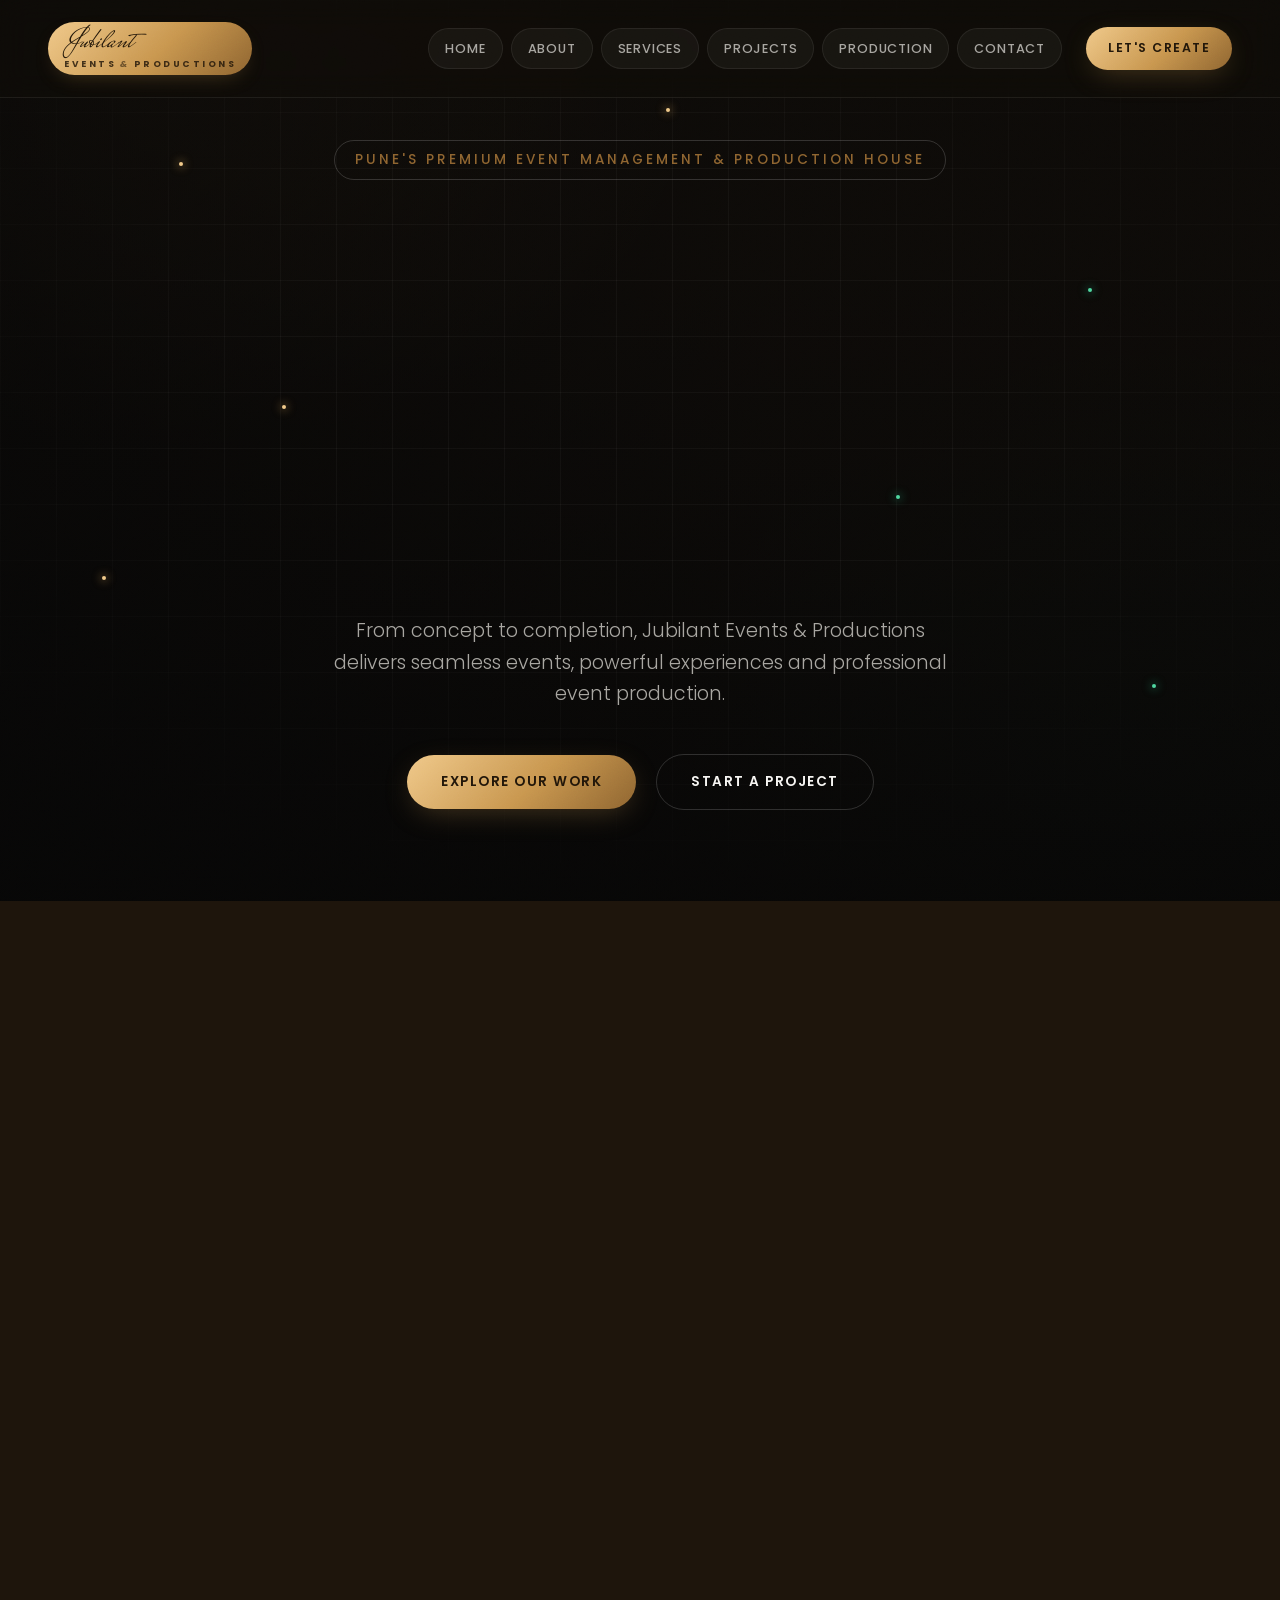
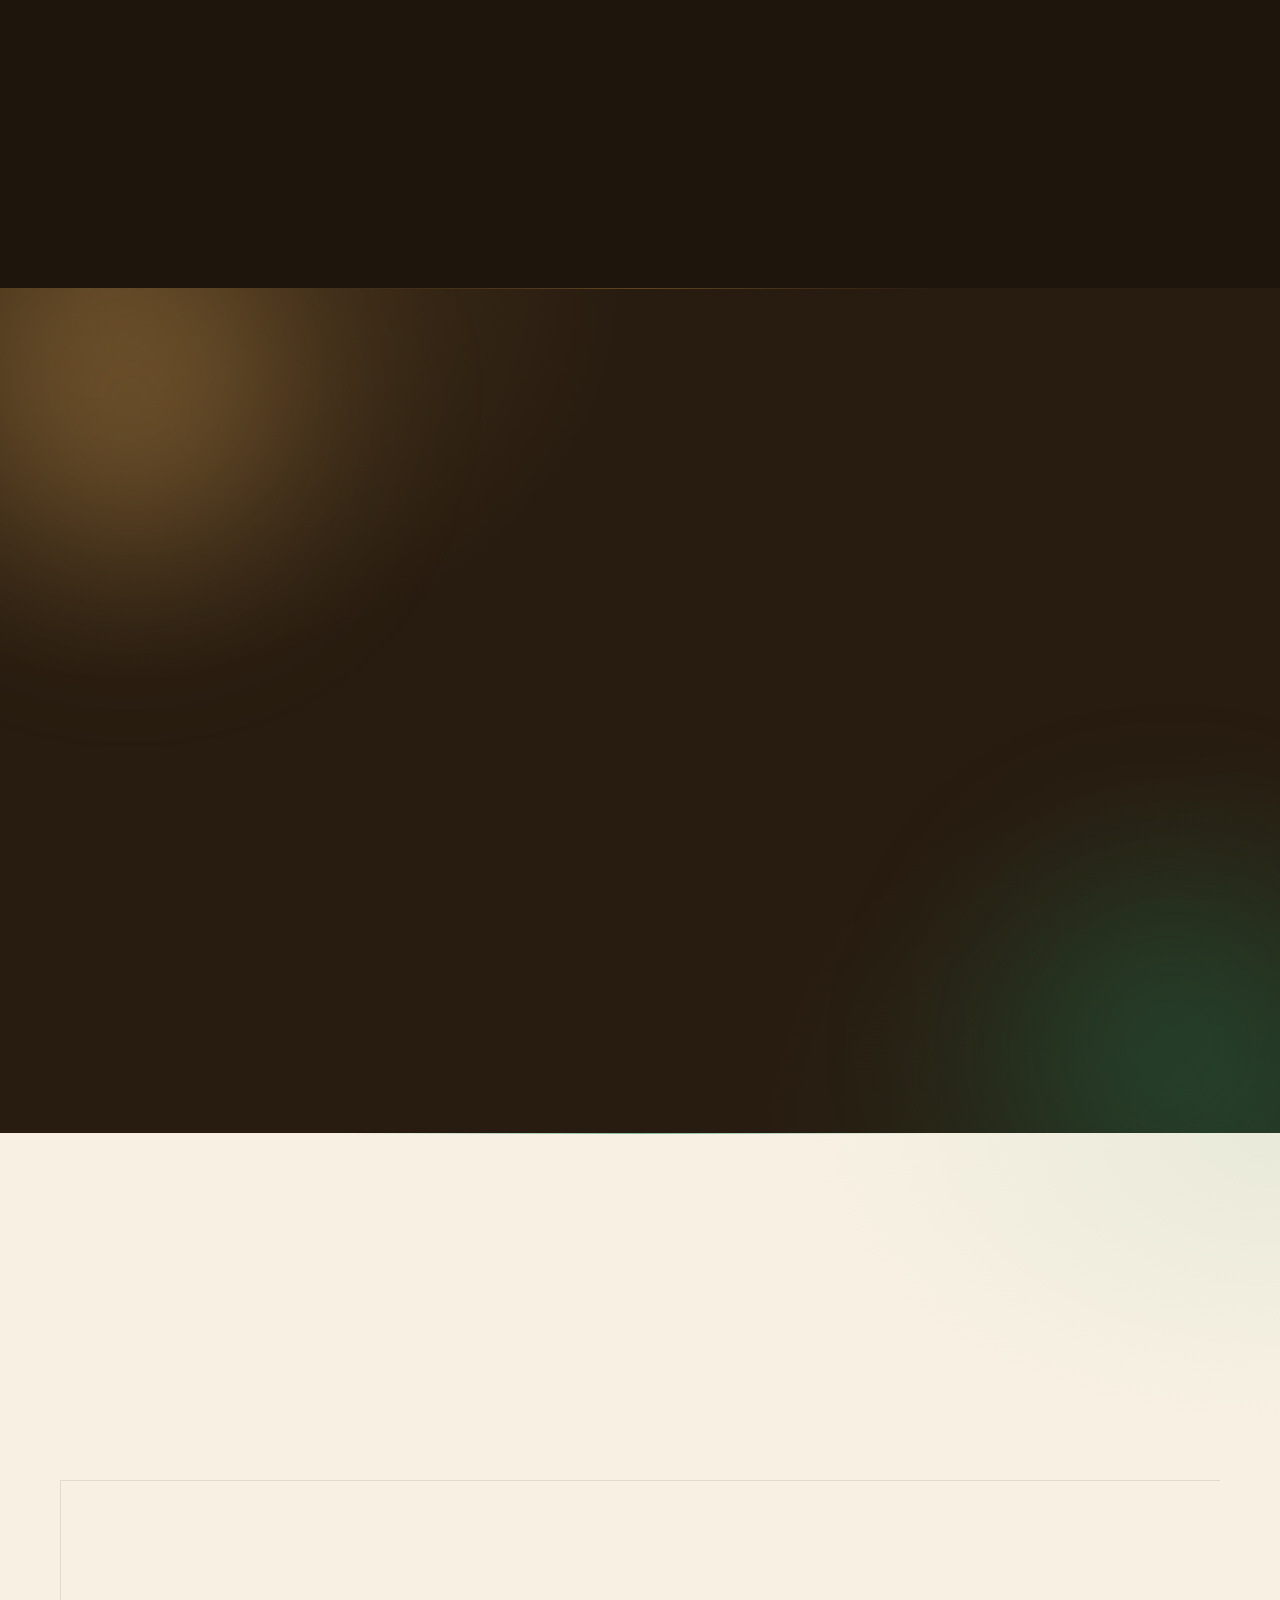
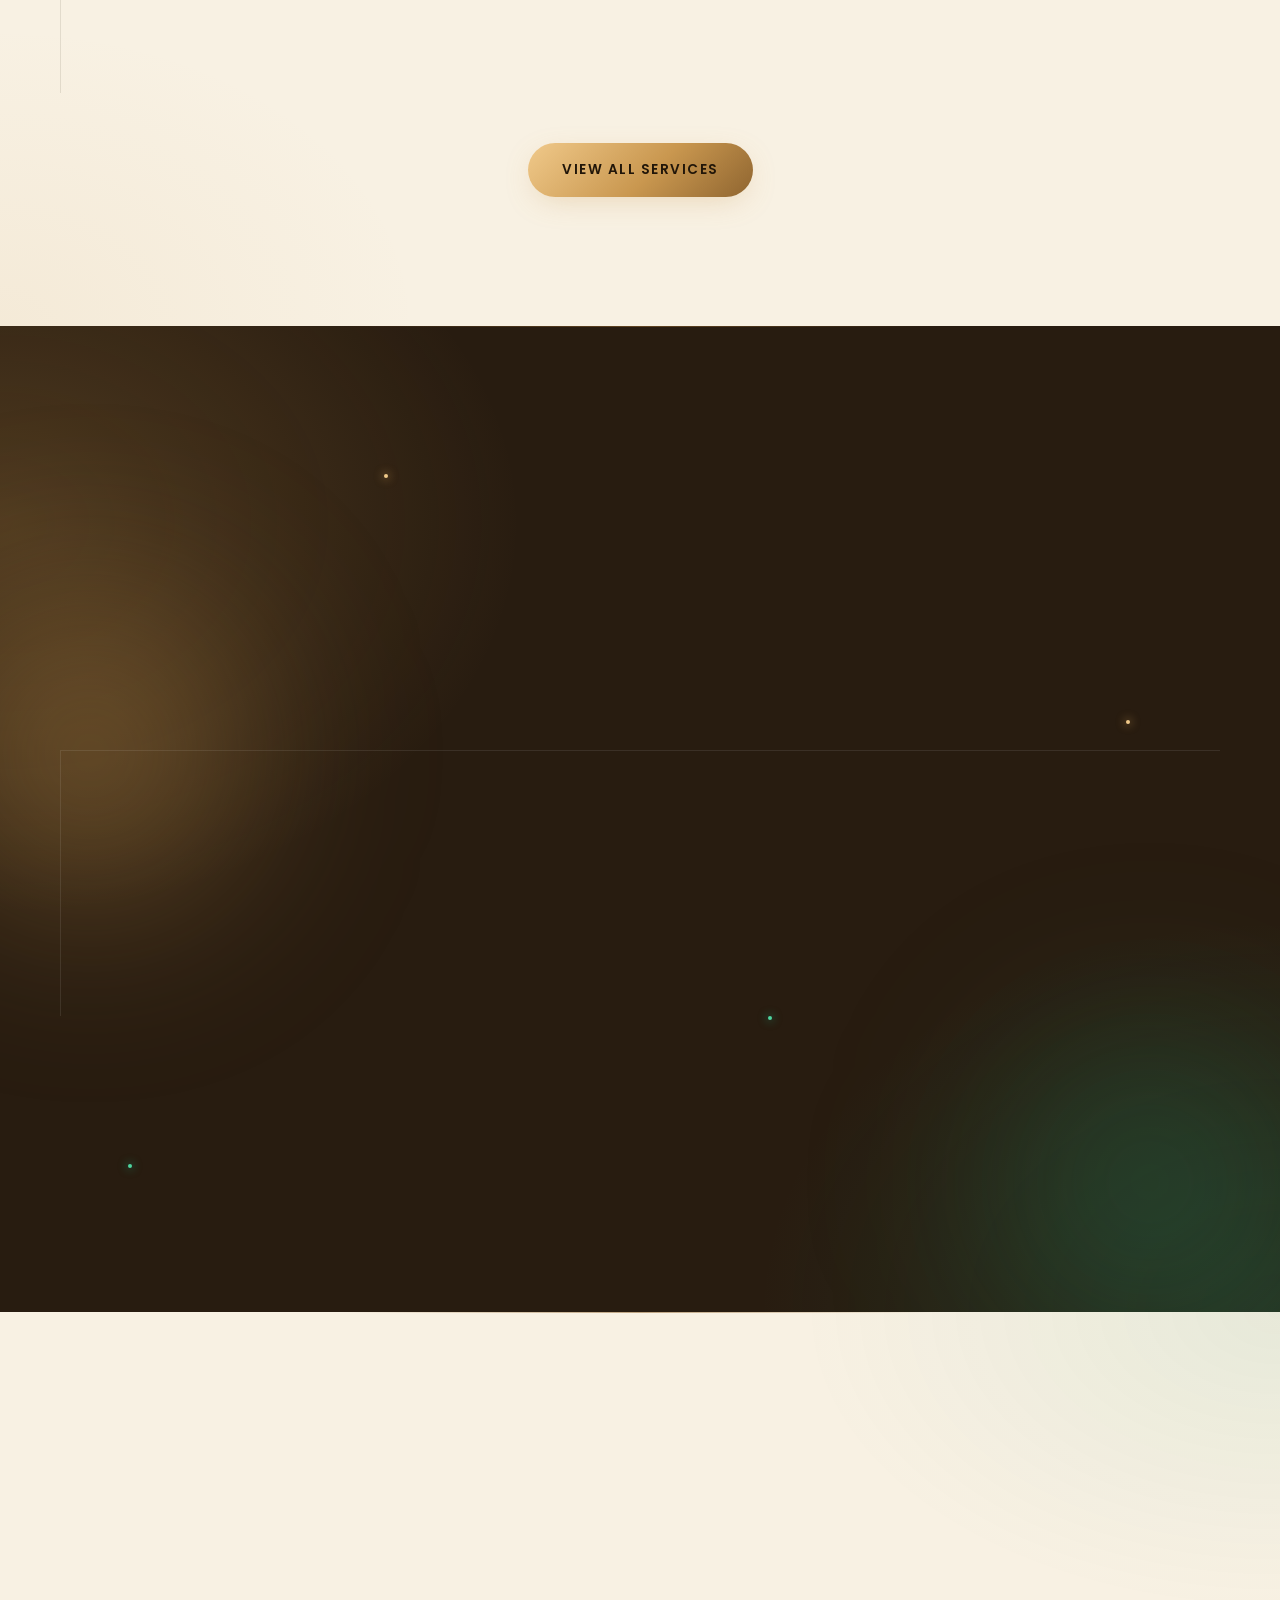
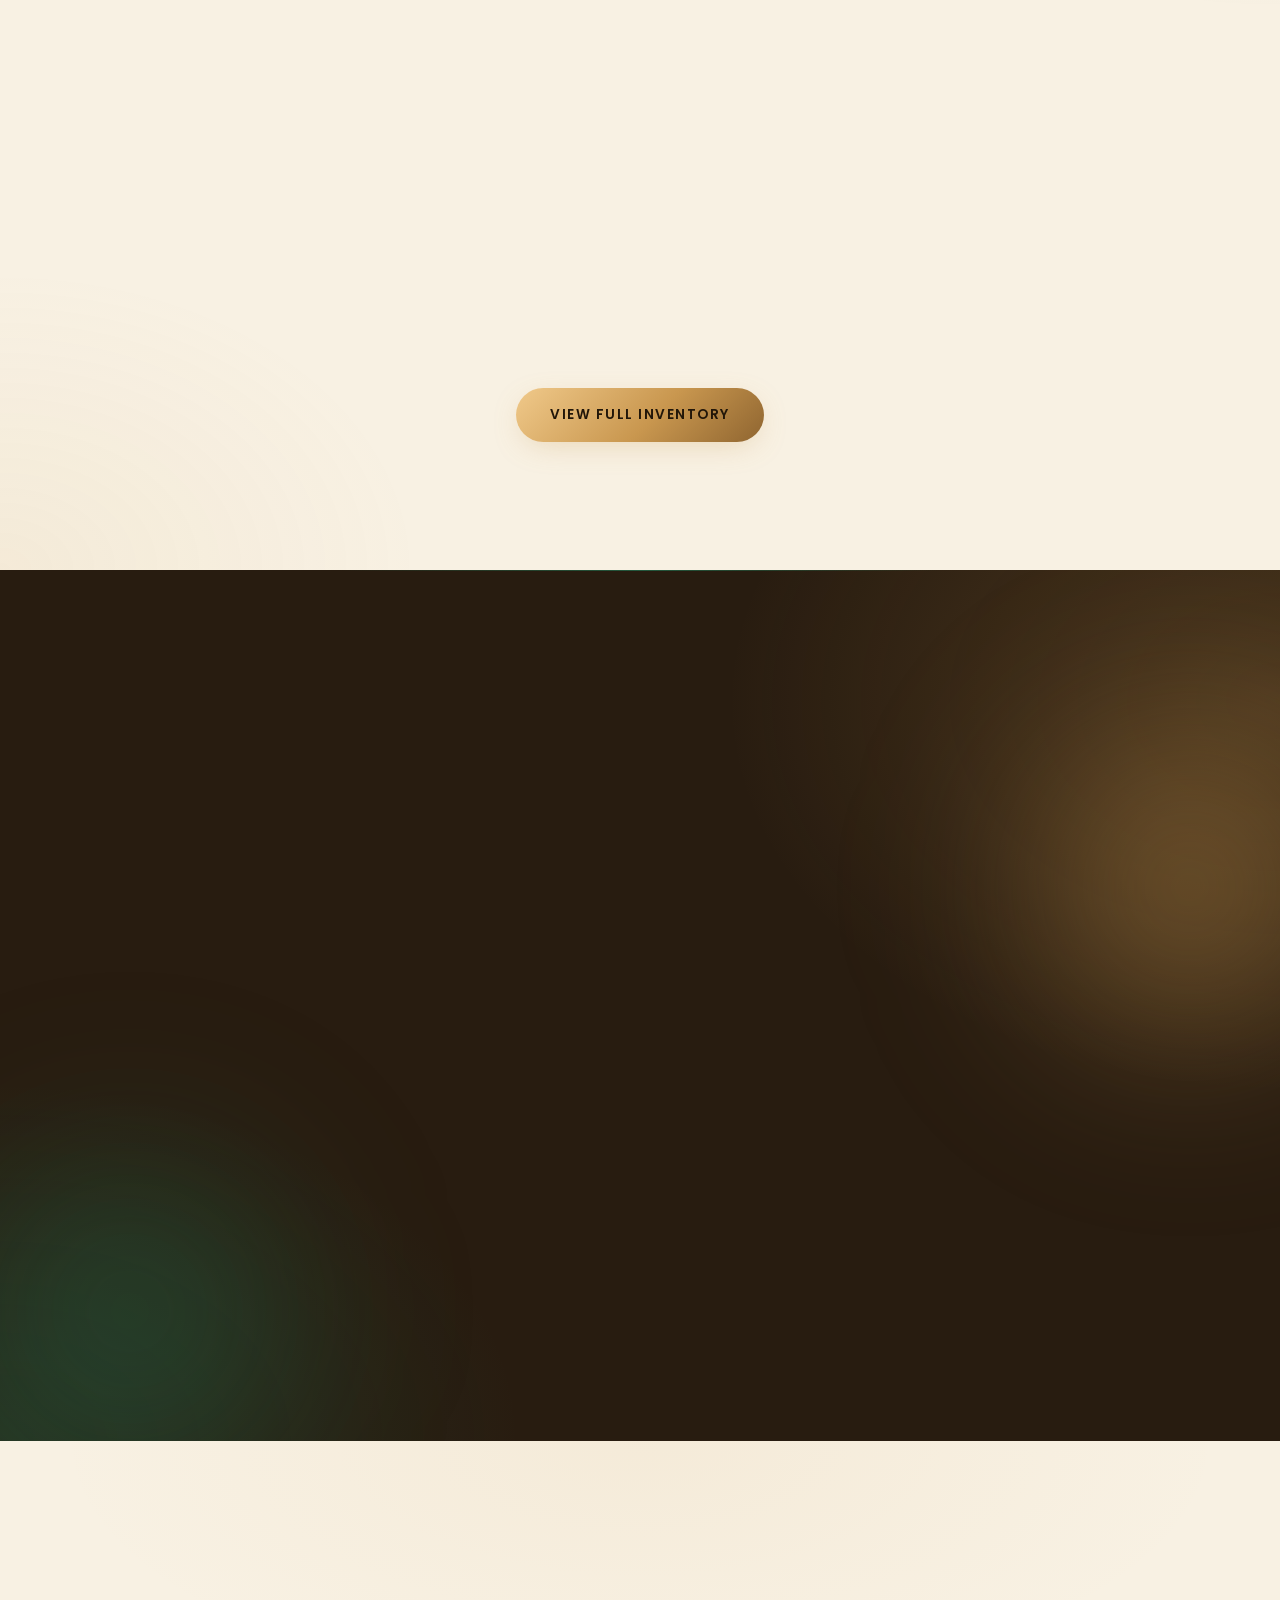
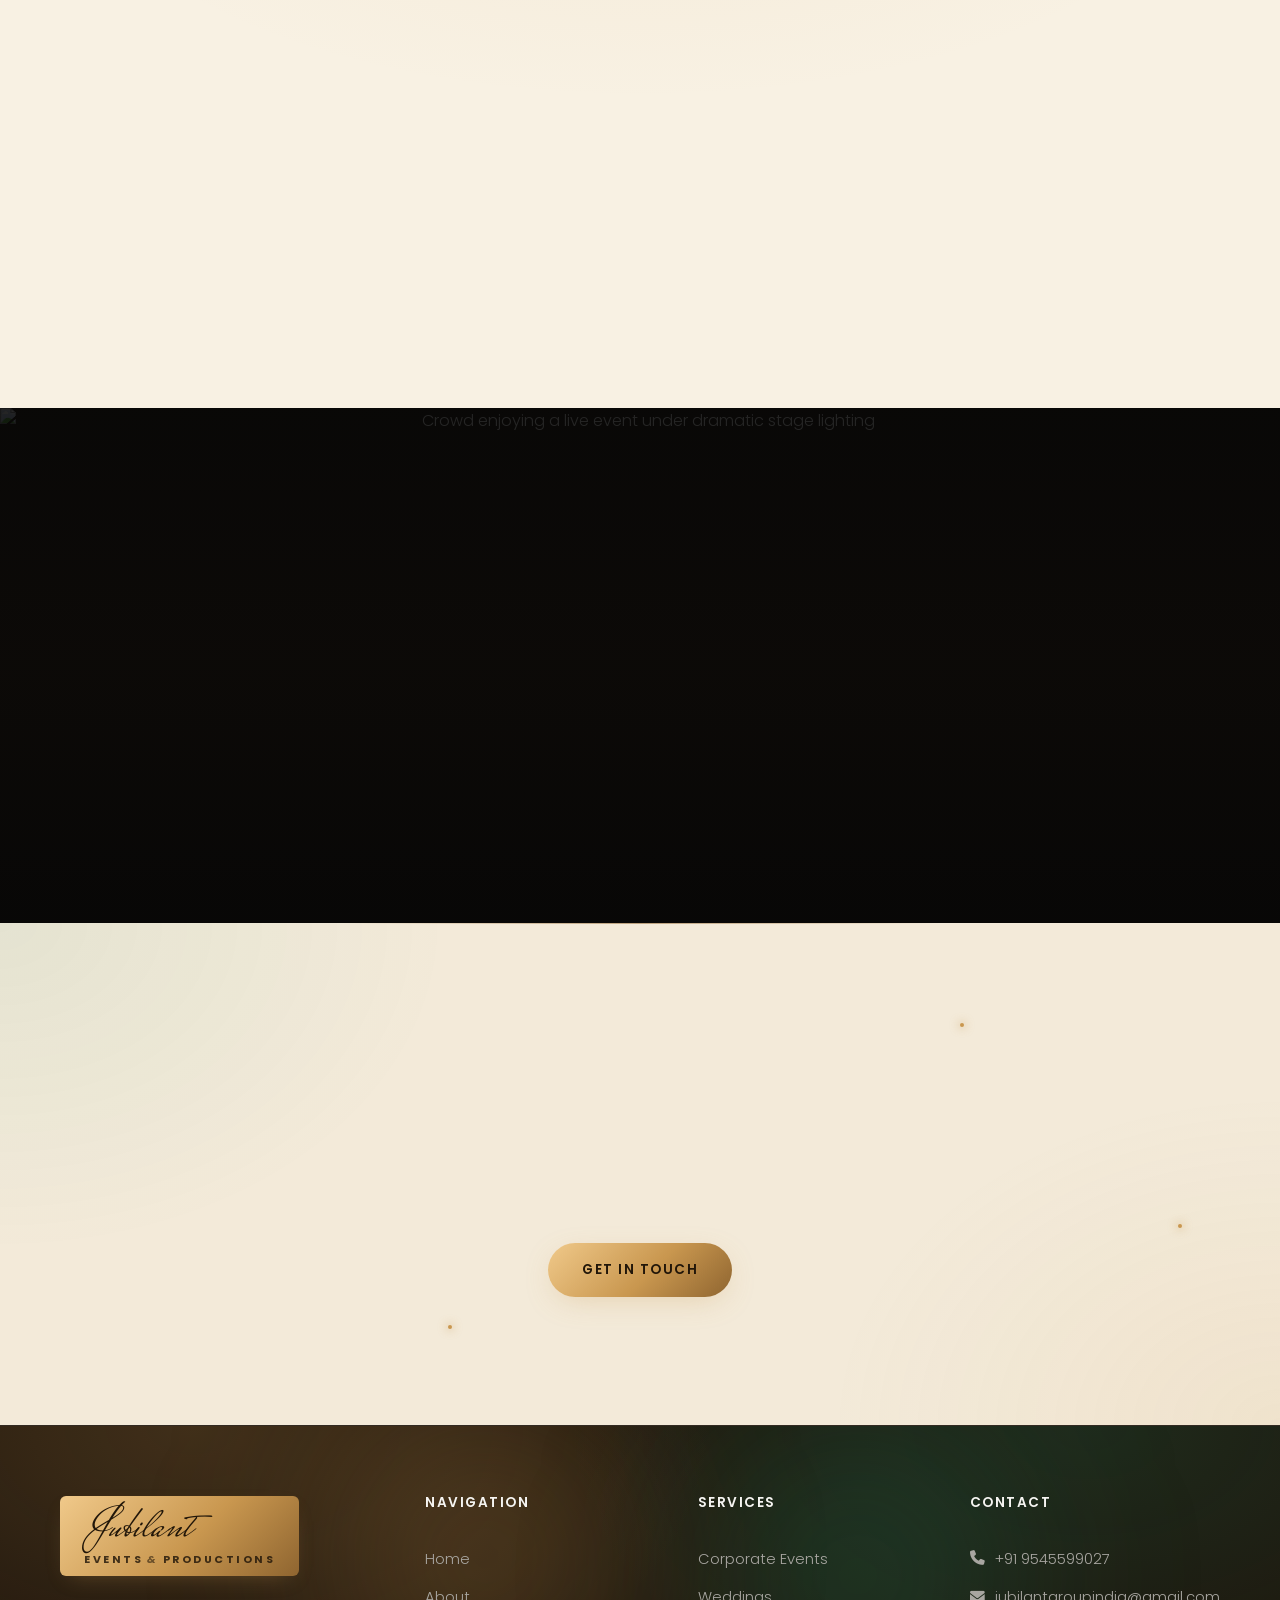
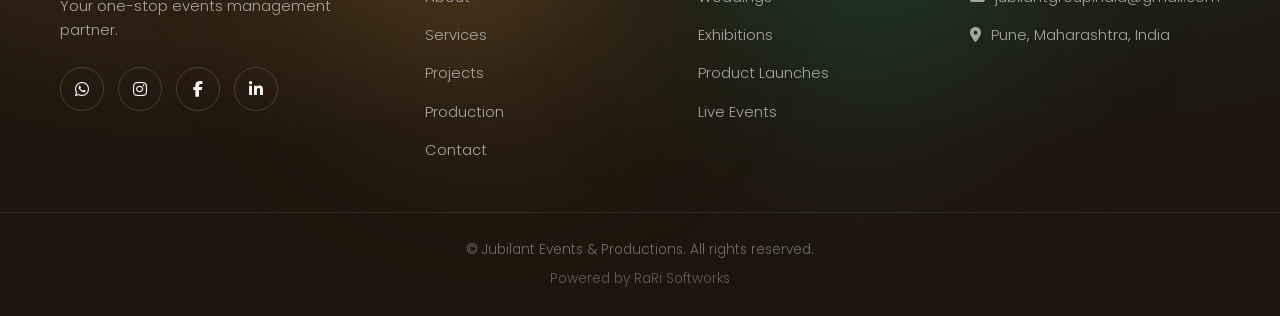
==== commit 3b4d2cde: "Backup checkpoint before full UI redesign Snapshot of the site with the light/gold theme, chip navba" ====
--- a/index.html
+++ b/index.html
@@ -24,7 +24,7 @@
 
   <link rel="preconnect" href="https://fonts.googleapis.com">
   <link rel="preconnect" href="https://fonts.gstatic.com" crossorigin>
-  <link href="https://fonts.googleapis.com/css2?family=Playfair+Display:wght@400;500;600;700;800;900&family=Mrs+Saint+Delafield&family=Poppins:wght@300;400;500;600;700;800&display=swap" rel="stylesheet">
+  <link href="https://fonts.googleapis.com/css2?family=Bricolage+Grotesque:opsz,wght@12..96,200..800&family=Mrs+Saint+Delafield&family=Poppins:wght@300;400;500;600;700;800&display=swap" rel="stylesheet">
   <link rel="stylesheet" href="https://cdnjs.cloudflare.com/ajax/libs/font-awesome/6.5.1/css/all.min.css" integrity="sha512-DTOQO9RWCH3ppGqcWaEA1BIZOC6xxalwEsw9c2QQeAIftl+Vegovlnee1c9QX4TctnWMn13TZye+giMm8e2LwA==" crossorigin="anonymous" referrerpolicy="no-referrer">
 
   <link rel="stylesheet" href="style.css">
@@ -69,7 +69,13 @@
   <main id="main">
 
     <!-- HERO -->
-    <section id="home" class="hero light-section">
+    <section id="home" class="hero">
+      <div class="hero-media">
+        <!-- Add the real showreel here once provided: <video class="hero-bg-video" autoplay muted loop playsinline poster="..."><source src="videos/reel.mp4" type="video/mp4"></video> -->
+        <video class="hero-bg-video" autoplay muted loop playsinline poster="https://images.unsplash.com/photo-1492684223066-81342ee5ff30?w=1600&q=80&auto=format&fit=crop"></video>
+        <div class="hero-media-overlay"></div>
+      </div>
+
       <div class="sparkle-field" aria-hidden="true">
         <span class="sparkle" style="top:18%; left:14%; animation-delay:0s;"></span>
         <span class="sparkle sparkle-emerald" style="top:32%; left:85%; animation-delay:0.8s;"></span>
@@ -82,12 +88,45 @@
       </div>
 
       <div class="hero-content">
-        <p class="eyebrow reveal-up">Pune's Premium Event Management &amp; Production House</p>
-        <h1 class="reveal-up delay-1">WE CREATE EXPERIENCES<br>THAT PEOPLE <span class="text-gold">REMEMBER</span>.</h1>
-        <p class="hero-text reveal-up delay-2">From concept to completion, Jubilant Events &amp; Productions delivers seamless events, powerful experiences and professional event production.</p>
-        <div class="hero-buttons reveal-up delay-3">
+        <p class="eyebrow">Pune's Premium Event Management &amp; Production House</p>
+        <h1 class="kinetic-heading">
+          <span class="line-mask"><span class="line-inner">WE CREATE EXPERIENCES</span></span>
+          <span class="line-mask"><span class="line-inner">THAT PEOPLE <span class="text-gold">REMEMBER</span>.</span></span>
+        </h1>
+        <p class="hero-text">From concept to completion, Jubilant Events &amp; Productions delivers seamless events, powerful experiences and professional event production.</p>
+        <div class="hero-buttons">
           <a href="projects.html" class="btn btn-gold magnetic">Explore Our Work</a>
           <a href="contact.html" class="btn btn-outline magnetic">Start a Project</a>
+        </div>
+      </div>
+    </section>
+
+    <!-- HOW WE WORK (two-column) -->
+    <section class="how-we-work">
+      <div class="container">
+        <div class="section-head reveal-up">
+          <p class="section-eyebrow center">What We Do</p>
+          <h2 class="section-heading center">TWO TEAMS. ONE SEAMLESS DELIVERY.</h2>
+        </div>
+        <div class="how-we-work-grid">
+          <div class="how-we-work-col reveal-left">
+            <div class="how-we-work-media">
+              <img src="https://images.unsplash.com/photo-1618106494700-4b0049e83ed8?w=900&q=80&auto=format&fit=crop" alt="Canopy tent set up on a lawn ahead of a managed event" loading="lazy">
+            </div>
+            <p class="section-eyebrow">Event Management</p>
+            <h3>CONCEPT TO COMPLETION, FULLY COORDINATED.</h3>
+            <p>From the first brief to the final walkthrough, our planning team manages vendors, timelines, logistics and on-ground execution — so nothing is left to chance.</p>
+            <a href="services.html" class="btn-link magnetic">Learn More <i class="fa-solid fa-arrow-right"></i></a>
+          </div>
+          <div class="how-we-work-col reveal-right">
+            <div class="how-we-work-media">
+              <img src="https://images.unsplash.com/photo-1560439514-4e9645039924?w=900&q=80&auto=format&fit=crop" alt="Exhibition hall fitted with custom structures built in-house" loading="lazy">
+            </div>
+            <p class="section-eyebrow">In-House Production</p>
+            <h3>BUILT IN 2018, OWNED END-TO-END.</h3>
+            <p>Stages, structures, fabrication and technical production run through our own production house — giving us full control over quality, timelines and cost.</p>
+            <a href="production.html" class="btn-link magnetic">Learn More <i class="fa-solid fa-arrow-right"></i></a>
+          </div>
         </div>
       </div>
     </section>
@@ -175,22 +214,26 @@
 
         <div class="features-grid">
           <div class="feature-card reveal-up">
-            <div class="feature-icon"><i class="fa-solid fa-award"></i></div>
+            <span class="feature-num">01</span>
+            <i class="fa-solid fa-award feature-icon"></i>
             <h3>Experience</h3>
             <p>Years of hands-on expertise across events of every size and complexity.</p>
           </div>
           <div class="feature-card reveal-up delay-1">
-            <div class="feature-icon"><i class="fa-solid fa-medal"></i></div>
+            <span class="feature-num">02</span>
+            <i class="fa-solid fa-medal feature-icon"></i>
             <h3>Quality</h3>
             <p>Meticulous attention to detail, from concept sketches to final execution.</p>
           </div>
           <div class="feature-card reveal-up delay-2">
-            <div class="feature-icon"><i class="fa-solid fa-diagram-project"></i></div>
+            <span class="feature-num">03</span>
+            <i class="fa-solid fa-diagram-project feature-icon"></i>
             <h3>End-to-End Execution</h3>
             <p>In-house production means full control over quality, timelines and cost.</p>
           </div>
           <div class="feature-card reveal-up delay-3">
-            <div class="feature-icon"><i class="fa-solid fa-headset"></i></div>
+            <span class="feature-num">04</span>
+            <i class="fa-solid fa-headset feature-icon"></i>
             <h3>Dedicated Support</h3>
             <p>A committed team, on call and on-ground, from planning through to the last minute.</p>
           </div>
@@ -267,25 +310,25 @@
         </div>
         <div class="clients-marquee reveal-up">
           <div class="clients-track">
-            <span>Intrepid Control Systems</span>
-            <span>Renault</span>
-            <span>PPS Motor</span>
-            <span>Godrej Air</span>
-            <span>DSK Toyota</span>
-            <span>Sai Dutta Developers</span>
-            <span>Chintamani Developers</span>
-            <span>Siddharth Auto Engineers</span>
-            <span>Dilip Oak's Academy</span>
+            <span><img src="images/clients/aayojan-ventures.png" alt="Aayojan Ventures" loading="lazy"></span>
+            <span><img src="images/clients/intrepid-control-systems.png" alt="Intrepid Control Systems" loading="lazy"></span>
+            <span><img src="images/clients/shivom-enterprises.png" alt="Shivom Enterprises" loading="lazy"></span>
+            <span><img src="images/clients/sgs-mall.png" alt="SGS Mall Pune" loading="lazy"></span>
+            <span><img src="images/clients/nuhii.png" alt="National Union of Hospitality Industry of India" loading="lazy"></span>
+            <span><img src="images/clients/seasons.png" alt="Seasons" loading="lazy"></span>
+            <span><img src="images/clients/dilip-oaks-academy.png" alt="Dilip Oak's Academy" loading="lazy"></span>
+            <span><img src="images/clients/s-monogram.png" alt="Client partner" loading="lazy"></span>
+            <span><img src="images/clients/hdfc-bank.png" alt="HDFC Bank" loading="lazy"></span>
             <!-- duplicate for seamless loop -->
-            <span aria-hidden="true">Intrepid Control Systems</span>
-            <span aria-hidden="true">Renault</span>
-            <span aria-hidden="true">PPS Motor</span>
-            <span aria-hidden="true">Godrej Air</span>
-            <span aria-hidden="true">DSK Toyota</span>
-            <span aria-hidden="true">Sai Dutta Developers</span>
-            <span aria-hidden="true">Chintamani Developers</span>
-            <span aria-hidden="true">Siddharth Auto Engineers</span>
-            <span aria-hidden="true">Dilip Oak's Academy</span>
+            <span aria-hidden="true"><img src="images/clients/aayojan-ventures.png" alt="" loading="lazy"></span>
+            <span aria-hidden="true"><img src="images/clients/intrepid-control-systems.png" alt="" loading="lazy"></span>
+            <span aria-hidden="true"><img src="images/clients/shivom-enterprises.png" alt="" loading="lazy"></span>
+            <span aria-hidden="true"><img src="images/clients/sgs-mall.png" alt="" loading="lazy"></span>
+            <span aria-hidden="true"><img src="images/clients/nuhii.png" alt="" loading="lazy"></span>
+            <span aria-hidden="true"><img src="images/clients/seasons.png" alt="" loading="lazy"></span>
+            <span aria-hidden="true"><img src="images/clients/dilip-oaks-academy.png" alt="" loading="lazy"></span>
+            <span aria-hidden="true"><img src="images/clients/s-monogram.png" alt="" loading="lazy"></span>
+            <span aria-hidden="true"><img src="images/clients/hdfc-bank.png" alt="" loading="lazy"></span>
           </div>
         </div>
       </div>
@@ -381,6 +424,8 @@
     <i class="fa-solid fa-arrow-up"></i>
   </button>
 
+  <script src="https://cdnjs.cloudflare.com/ajax/libs/gsap/3.12.5/gsap.min.js"></script>
+  <script src="https://cdnjs.cloudflare.com/ajax/libs/gsap/3.12.5/ScrollTrigger.min.js"></script>
   <script src="script.js"></script>
 </body>
 </html>
--- a/style.css
+++ b/style.css
@@ -75,7 +75,7 @@
   --spotlight-tint: rgba(255, 255, 255, 0.08);
   --grid-line: rgba(255, 255, 255, 0.035);
 
-  --font-display: 'Playfair Display', Georgia, serif;
+  --font-display: 'Bricolage Grotesque', -apple-system, BlinkMacSystemFont, 'Segoe UI', sans-serif;
   --font-body: 'Poppins', -apple-system, BlinkMacSystemFont, 'Segoe UI', sans-serif;
   --font-script: 'Mrs Saint Delafield', cursive;
 
@@ -112,6 +112,35 @@
   color: var(--white);
 }
 
+/* Light variant for sections that hold real photos (About, Projects,
+   Production). Deliberately uses literal colors instead of redeclaring
+   the shared --black/--white custom properties like .light-section does —
+   redefining those same custom-property names at a second cascade level
+   on a section that also contains large clipped photo content triggers a
+   Chromium paint bug where the image never composites (verified: the
+   image is present, correctly sized and topmost in hit-testing, but
+   never paints). Literal values sidestep that entirely. */
+.section-photo-light {
+  color: #241a10;
+}
+
+.section-photo-light .section-sub,
+.section-photo-light .stat-label,
+.section-photo-light .about-copy p,
+.section-photo-light .featured-copy p {
+  color: #5c4a36;
+}
+
+.section-photo-light .glass {
+  background: rgba(255, 255, 255, 0.6);
+  border-color: rgba(33, 22, 9, 0.10);
+}
+
+.section-photo-light .btn-outline {
+  border-color: rgba(33, 22, 9, 0.20);
+  color: #241a10;
+}
+
 /* ---------- Base ---------- */
 body {
   background: var(--black);
@@ -125,9 +154,9 @@
 
 h1, h2, h3, h4 {
   font-family: var(--font-display);
-  font-weight: 700;
-  line-height: 1.15;
-  letter-spacing: 0.5px;
+  font-weight: 800;
+  line-height: 1.05;
+  letter-spacing: -0.5px;
 }
 
 .container {
@@ -218,7 +247,6 @@
    too close in luminance, so these text/icon uses (which sit directly on
    the section background, not a white card) drop to the deeper gold-dim. */
 .light-section .section-eyebrow,
-.light-section .clients-track span:hover,
 .light-section .contact-details i,
 .light-section .contact-details a:hover {
   color: var(--gold-dim);
@@ -297,10 +325,6 @@
   to { background-position: 56px 56px, 56px 56px; }
 }
 
-/* ---- Navbar hide-on-scroll ---- */
-.navbar.nav-hidden {
-  transform: translateY(-100%);
-}
 
 /* ---- Magnetic buttons ---- */
 .magnetic {
@@ -309,14 +333,12 @@
 }
 
 /* ---- Card spotlight glow ---- */
-.service-card,
-.feature-card {
+.service-card {
   --mx: 50%;
   --my: 50%;
 }
 
-.service-card::after,
-.feature-card::after {
+.service-card::after {
   content: '';
   position: absolute;
   inset: 0;
@@ -327,67 +349,20 @@
   transition: opacity 0.5s var(--ease);
 }
 
-.service-card:hover::after,
-.feature-card:hover::after {
+.service-card:hover::after {
   opacity: 1;
 }
 
 .service-card > * {
   position: relative;
   z-index: 1;
-}
-
-.feature-card > * {
-  position: relative;
-  z-index: 1;
-}
-
-/* ---- Feature card border beam ---- */
-@property --angle {
-  syntax: '<angle>';
-  initial-value: 0deg;
-  inherits: false;
-}
-
-.feature-card {
-  position: relative;
-  isolation: isolate;
-}
-
-.feature-card::before {
-  content: '';
-  position: absolute;
-  inset: -1px;
-  z-index: -1;
-  border-radius: 17px;
-  padding: 1px;
-  background: conic-gradient(from var(--angle, 0deg), transparent 0%, var(--gold-light) 12%, transparent 28%);
-  -webkit-mask: linear-gradient(#000 0 0) content-box, linear-gradient(#000 0 0);
-  mask: linear-gradient(#000 0 0) content-box, linear-gradient(#000 0 0);
-  -webkit-mask-composite: xor;
-  mask-composite: exclude;
-  opacity: 0;
-  transition: opacity 0.4s var(--ease);
-}
-
-.feature-card:hover::before {
-  opacity: 1;
-  animation: beamRotate 2.6s linear infinite;
-}
-
-.feature-card:nth-child(even):hover::before {
-  background: conic-gradient(from var(--angle, 0deg), transparent 0%, var(--emerald-light) 12%, transparent 28%);
-}
-
-@keyframes beamRotate {
-  to { --angle: 360deg; }
 }
 
 /* ---- Image reveal wipe (panel slide-away, keeps the <img> itself unclipped
    so native lazy-loading and IntersectionObserver track it normally) ---- */
 .about-media::before,
 .inventory-card::before,
-.project-card::before,
+.project-card-media::before,
 .featured-media::before {
   content: '';
   position: absolute;
@@ -402,9 +377,28 @@
 
 .about-media.visible::before,
 .inventory-card.visible::before,
-.project-card.visible::before,
+.project-card.visible .project-card-media::before,
 .featured-project.visible .featured-media::before {
   transform: scaleX(0);
+}
+
+/* ---- Image reveal zoom-settle (image starts slightly zoomed in, settles to
+   scale(1) in step with the wipe panel above, then hover scale takes over) ---- */
+.about-media img,
+.inventory-card img,
+.project-card-media img,
+.featured-media img,
+.how-we-work-media img {
+  transform: scale(1.15);
+  transition: transform 1.2s var(--ease);
+}
+
+.about-media.visible img,
+.inventory-card.visible img,
+.project-card.visible .project-card-media img,
+.featured-project.visible .featured-media img,
+.how-we-work-col.visible .how-we-work-media img {
+  transform: scale(1);
 }
 
 /* ---- About stats storytelling beam ---- */
@@ -432,7 +426,6 @@
 @media (prefers-reduced-motion: reduce) {
   body { opacity: 1; transition: none; }
   .hero::after { animation: none; }
-  .feature-card:hover::before { animation: none; }
 }
 
 .text-gold {
@@ -558,6 +551,35 @@
   .btn-pulse { animation: none; }
 }
 
+.btn-link {
+  display: inline-flex;
+  align-items: center;
+  gap: 10px;
+  font-family: var(--font-display);
+  font-weight: 700;
+  font-size: 0.95rem;
+  letter-spacing: 0.2px;
+  color: var(--gold);
+  padding-bottom: 3px;
+  border-bottom: 1.5px solid var(--gold-dim);
+  transition: gap 0.3s var(--ease), color 0.3s var(--ease), border-color 0.3s var(--ease);
+}
+
+.btn-link i {
+  font-size: 0.82rem;
+  transition: transform 0.3s var(--ease);
+}
+
+.btn-link:hover {
+  gap: 14px;
+  color: var(--gold-light);
+  border-color: var(--gold-light);
+}
+
+.btn-link:hover i {
+  transform: translateX(3px);
+}
+
 /* ---------- Scroll progress ---------- */
 .scroll-progress {
   position: fixed;
@@ -573,24 +595,22 @@
 /* ---------- Navbar ---------- */
 .navbar {
   position: fixed;
-  top: 8px;
-  left: 50%;
-  transform: translateX(-50%);
-  width: min(1280px, calc(100% - 16px));
+  top: 0;
+  left: 0;
+  width: 100%;
   z-index: 1000;
-  padding: 8px 10px 8px 22px;
-  border-radius: 100px;
-  transition: var(--transition), top 0.4s var(--ease);
-  background: rgba(20, 16, 26, 0.85);
-  backdrop-filter: blur(18px) saturate(160%);
-  -webkit-backdrop-filter: blur(18px) saturate(160%);
-  border: 1px solid rgba(255, 255, 255, 0.09);
-  box-shadow: 0 20px 50px -26px rgba(0, 0, 0, 0.6);
+  padding: 22px 48px;
+  transition: var(--transition), padding 0.4s var(--ease);
+  background: rgba(15, 12, 9, 0.5);
+  backdrop-filter: blur(14px) saturate(160%);
+  -webkit-backdrop-filter: blur(14px) saturate(160%);
+  border-bottom: 1px solid rgba(255, 255, 255, 0.07);
 }
 
 .navbar.scrolled {
-  top: 6px;
-  background: rgba(16, 13, 21, 0.94);
+  padding: 14px 48px;
+  background: rgba(13, 10, 8, 0.94);
+  border-bottom-color: var(--border);
   box-shadow: 0 20px 44px -18px rgba(0, 0, 0, 0.55);
 }
 
@@ -599,6 +619,8 @@
   align-items: center;
   justify-content: space-between;
   gap: 16px;
+  max-width: 1400px;
+  margin: 0 auto;
 }
 
 .logo {
@@ -666,7 +688,7 @@
 .nav-links {
   display: flex;
   align-items: center;
-  gap: clamp(2px, 0.4vw, 6px);
+  gap: 8px;
   margin-left: auto;
 }
 
@@ -679,17 +701,22 @@
   color: var(--gray);
   padding: 9px 16px;
   border-radius: 100px;
-  transition: color 0.3s var(--ease), background 0.3s var(--ease);
+  background: rgba(255, 255, 255, 0.045);
+  border: 1px solid rgba(255, 255, 255, 0.07);
+  transition: color 0.3s var(--ease), background 0.3s var(--ease), border-color 0.3s var(--ease), transform 0.3s var(--ease);
 }
 
 .nav-link:hover {
   color: var(--white);
-  background: rgba(255, 255, 255, 0.07);
+  background: rgba(255, 255, 255, 0.12);
+  border-color: rgba(255, 255, 255, 0.18);
+  transform: translateY(-1px);
 }
 
 .nav-link.active {
   color: var(--ink);
   background: var(--gradient-gold);
+  border-color: transparent;
 }
 
 .nav-cta {
@@ -833,9 +860,10 @@
   position: absolute;
   inset: 0;
   z-index: 0;
-}
-
-.hero-img {
+  overflow: hidden;
+}
+
+.hero-bg-video {
   width: 100%;
   height: 100%;
   object-fit: cover;
@@ -848,12 +876,12 @@
   to { transform: scale(1); }
 }
 
-.hero-gradient {
+.hero-media-overlay {
   position: absolute;
   inset: 0;
   background:
     linear-gradient(180deg, rgba(6,6,6,0.55) 0%, rgba(6,6,6,0.55) 30%, rgba(6,6,6,0.92) 100%),
-    linear-gradient(90deg, rgba(6,6,6,0.85) 0%, rgba(6,6,6,0.35) 60%);
+    linear-gradient(90deg, rgba(6,6,6,0.7) 0%, rgba(6,6,6,0.35) 60%);
 }
 
 .hero-content {
@@ -901,10 +929,24 @@
 }
 
 .hero h1 {
-  font-size: clamp(2.4rem, 6.5vw, 5.2rem);
+  font-size: clamp(2.4rem, 7vw, 5.6rem);
   text-transform: uppercase;
   margin-bottom: 26px;
-  letter-spacing: 1px;
+  letter-spacing: -1.5px;
+}
+
+.line-mask {
+  display: block;
+  overflow: hidden;
+}
+
+.line-inner {
+  display: block;
+  transform: translateY(115%);
+}
+
+@media (prefers-reduced-motion: reduce) {
+  .line-inner { transform: none; }
 }
 
 .hero-text {
@@ -962,6 +1004,47 @@
   100% { opacity: 0; transform: translateY(10px); }
 }
 
+/* ---------- How We Work ---------- */
+.how-we-work {
+  padding: var(--section-pad) 0 calc(var(--section-pad) * 0.6);
+  background: var(--black);
+}
+
+.how-we-work-grid {
+  display: grid;
+  grid-template-columns: 1fr 1fr;
+  gap: clamp(40px, 6vw, 80px);
+  margin-top: clamp(40px, 6vw, 64px);
+}
+
+.how-we-work-media {
+  border-radius: 18px;
+  overflow: hidden;
+  margin-bottom: 28px;
+}
+
+.how-we-work-media img {
+  width: 100%;
+  height: 320px;
+  object-fit: cover;
+  transition: transform 0.8s var(--ease);
+}
+
+.how-we-work-col:hover .how-we-work-media img {
+  transform: scale(1.05);
+}
+
+.how-we-work-col h3 {
+  font-size: clamp(1.4rem, 2.4vw, 1.9rem);
+  margin: 10px 0 14px;
+}
+
+.how-we-work-col p {
+  color: var(--gray);
+  margin-bottom: 22px;
+  max-width: 46ch;
+}
+
 /* ---------- About ---------- */
 .about {
   padding: var(--section-pad) 0;
@@ -973,6 +1056,13 @@
   overflow: hidden;
 }
 
+.about.section-photo-light {
+  background:
+    radial-gradient(ellipse 800px 600px at 8% 0%, rgba(201, 151, 79, 0.22), transparent 65%),
+    radial-gradient(ellipse 800px 600px at 100% 100%, rgba(31, 138, 99, 0.20), transparent 65%),
+    #f3ead9;
+}
+
 .about-grid {
   display: grid;
   grid-template-columns: 0.85fr 1.15fr;
@@ -1008,6 +1098,10 @@
   display: flex;
   flex-direction: column;
   gap: 2px;
+  background: rgba(8, 6, 4, 0.82);
+  backdrop-filter: blur(18px) saturate(140%);
+  -webkit-backdrop-filter: blur(18px) saturate(140%);
+  border: 1px solid rgba(255, 255, 255, 0.1);
 }
 
 .badge-num {
@@ -1071,15 +1165,17 @@
 .services-grid {
   display: grid;
   grid-template-columns: repeat(4, 1fr);
-  gap: 22px;
+  border-top: 1px solid var(--border);
+  border-left: 1px solid var(--border);
 }
 
 .service-card {
-  background: var(--charcoal-light);
-  border: 1px solid var(--border);
-  border-radius: 16px;
-  padding: 34px 26px;
-  transition: var(--transition);
+  background: transparent;
+  border-right: 1px solid var(--border);
+  border-bottom: 1px solid var(--border);
+  border-radius: 0;
+  padding: 34px 28px;
+  transition: background 0.4s var(--ease);
   position: relative;
   overflow: hidden;
 }
@@ -1094,39 +1190,15 @@
 }
 
 .service-card i {
-  font-size: 1.7rem;
+  font-size: 1.5rem;
   color: var(--gold);
   margin-bottom: 20px;
   display: inline-block;
   transition: transform 0.4s var(--ease);
-  animation: iconGlowPulse 4s ease-in-out infinite;
-}
-
-.service-card:nth-child(4n+2) i { animation-delay: 0.6s; }
-.service-card:nth-child(4n+3) i { animation-delay: 1.2s; }
-.service-card:nth-child(4n+4) i { animation-delay: 1.8s; }
-
-@keyframes iconGlowPulse {
-  0%, 100% { filter: drop-shadow(0 0 0 transparent); }
-  50% { filter: drop-shadow(0 0 9px currentColor); }
-}
-
-@keyframes iconBreathe {
-  0%, 100% { box-shadow: 0 0 0 0 var(--gold-glow); }
-  50% { box-shadow: 0 0 24px 8px var(--gold-glow); }
-}
-
-.feature-card:nth-child(even) .feature-icon {
-  animation: iconBreatheEmerald 3.6s ease-in-out infinite;
-}
-
-@keyframes iconBreatheEmerald {
-  0%, 100% { box-shadow: 0 0 0 0 var(--emerald-glow); }
-  50% { box-shadow: 0 0 24px 8px var(--emerald-glow); }
 }
 
 @media (prefers-reduced-motion: reduce) {
-  .service-card i, .feature-icon { animation: none; }
+  .service-card i { animation: none; }
 }
 
 .service-card h3 {
@@ -1141,9 +1213,7 @@
 }
 
 .service-card:hover {
-  transform: translateY(-8px);
-  border-color: var(--gold-dim);
-  box-shadow: 0 20px 40px -20px rgba(0, 0, 0, 0.6);
+  background: rgba(201, 151, 79, 0.05);
 }
 
 .service-card:hover::before {
@@ -1151,19 +1221,7 @@
 }
 
 .service-card:hover i {
-  transform: scale(1.15) rotate(-6deg);
-}
-
-.service-card:nth-child(even) i {
-  color: var(--emerald-light);
-}
-
-.service-card:nth-child(even):hover {
-  border-color: var(--emerald-dim);
-}
-
-.service-card:nth-child(even)::before {
-  background: radial-gradient(circle at 30% 0%, var(--emerald-glow), transparent 60%);
+  transform: scale(1.1);
 }
 
 /* ---------- Why choose us ---------- */
@@ -1180,46 +1238,38 @@
 .features-grid {
   display: grid;
   grid-template-columns: repeat(4, 1fr);
-  gap: 24px;
   margin-bottom: 56px;
+  border-top: 1px solid var(--border);
+  border-left: 1px solid var(--border);
 }
 
 .feature-card {
-  text-align: center;
-  padding: 40px 24px;
-  border-radius: 16px;
-  border: 1px solid var(--border);
-  transition: var(--transition);
+  text-align: left;
+  padding: 36px 30px;
+  border-right: 1px solid var(--border);
+  border-bottom: 1px solid var(--border);
+  transition: background 0.4s var(--ease);
 }
 
 .feature-card:hover {
-  border-color: var(--gold-dim);
-  transform: translateY(-6px);
-  background: rgba(201, 151, 79, 0.04);
-}
-
-.feature-card:nth-child(even):hover {
-  border-color: var(--emerald-dim);
-  background: rgba(31, 138, 99, 0.05);
+  background: rgba(201, 151, 79, 0.05);
+}
+
+.feature-num {
+  display: block;
+  font-family: var(--font-display);
+  font-weight: 700;
+  font-size: 0.8rem;
+  letter-spacing: 1px;
+  color: var(--gold-dim);
+  margin-bottom: 28px;
 }
 
 .feature-icon {
-  width: 72px;
-  height: 72px;
-  border-radius: 50%;
-  background: var(--gradient-gold);
-  display: flex;
-  align-items: center;
-  justify-content: center;
-  margin: 0 auto 22px;
-  animation: iconBreathe 3.6s ease-in-out infinite;
-  font-size: 1.6rem;
-  color: var(--ink);
-}
-
-.feature-card:nth-child(even) .feature-icon {
-  background: var(--gradient-emerald);
-  color: var(--white);
+  display: block;
+  font-size: 1.3rem;
+  color: var(--gold);
+  margin-bottom: 20px;
 }
 
 .feature-card h3 {
@@ -1263,6 +1313,13 @@
     var(--black);
   position: relative;
   overflow: hidden;
+}
+
+.production.section-photo-light {
+  background:
+    radial-gradient(ellipse 800px 500px at 100% 0%, rgba(31, 138, 99, 0.08), transparent 60%),
+    radial-gradient(ellipse 700px 500px at 0% 100%, rgba(201, 151, 79, 0.08), transparent 60%),
+    #f8f1e3;
 }
 
 .inventory-grid {
@@ -1343,6 +1400,16 @@
   overflow: hidden;
 }
 
+.projects.section-photo-light {
+  background:
+    radial-gradient(ellipse 850px 600px at 100% 15%, rgba(201, 151, 79, 0.22), transparent 65%),
+    radial-gradient(ellipse 800px 550px at 0% 100%, rgba(31, 138, 99, 0.20), transparent 65%),
+    #f3ead9;
+}
+
+.projects .container {
+}
+
 .featured-project {
   display: grid;
   grid-template-columns: 1.1fr 1fr;
@@ -1402,51 +1469,66 @@
 
 .projects-grid {
   display: grid;
-  grid-template-columns: repeat(3, 1fr);
-  gap: 24px;
+  grid-template-columns: repeat(2, 1fr);
+  gap: 32px;
 }
 
 .project-card {
   position: relative;
-  border-radius: 16px;
-  overflow: hidden;
-  aspect-ratio: 4 / 3.2;
+  border-radius: 18px;
+  overflow: hidden;
   cursor: pointer;
-}
-
-.project-card img {
+  background: var(--charcoal);
+  border: 1px solid var(--border);
+  transition: transform 0.5s var(--ease), box-shadow 0.5s var(--ease), border-color 0.5s var(--ease);
+}
+
+.project-card-media {
+  position: relative;
+  aspect-ratio: 5 / 4;
+  overflow: hidden;
+}
+
+.project-card-media img {
   width: 100%;
   height: 100%;
   object-fit: cover;
-  transition: transform 0.7s var(--ease);
-}
-
-.project-overlay {
-  position: absolute;
-  inset: 0;
-  background: linear-gradient(180deg, rgba(6,6,6,0.1) 0%, rgba(6,6,6,0.95) 100%);
+  transition: transform 0.9s var(--ease);
+}
+
+.project-card-body {
+  padding: 24px 26px 28px;
   display: flex;
   flex-direction: column;
-  justify-content: flex-end;
-  padding: 24px;
-  opacity: 0.92;
-  transition: var(--transition);
 }
 
 .project-category {
+  display: inline-block;
+  align-self: flex-start;
   color: var(--gold);
-  font-size: 0.72rem;
-  font-weight: 600;
+  font-size: 0.68rem;
+  font-weight: 700;
   letter-spacing: 1.5px;
   text-transform: uppercase;
-  margin-bottom: 8px;
+  margin-bottom: 12px;
+  padding: 5px 13px;
+  border: 1px solid var(--border);
+  border-radius: 100px;
 }
 
 .project-card h3 {
-  font-size: 1.1rem;
-  font-weight: 600;
-  font-family: var(--font-body);
-  margin-bottom: 10px;
+  font-size: clamp(1.1rem, 1.6vw, 1.35rem);
+  font-weight: 800;
+  font-family: var(--font-display);
+  letter-spacing: -0.3px;
+  margin-bottom: 6px;
+  color: var(--white);
+}
+
+.project-client {
+  font-size: 0.85rem;
+  color: var(--gray-dim);
+  margin-bottom: 16px;
 }
 
 .project-view {
@@ -1454,30 +1536,29 @@
   align-items: center;
   gap: 8px;
   font-size: 0.78rem;
+  font-weight: 600;
   letter-spacing: 1px;
   text-transform: uppercase;
-  color: var(--white);
-  opacity: 0;
-  transform: translateY(8px);
-  transition: var(--transition);
+  color: var(--gold);
 }
 
 .project-view i {
-  color: var(--gold);
-}
-
-.project-card:hover img {
-  transform: scale(1.12);
-}
-
-.project-card:hover .project-overlay {
-  opacity: 1;
-  background: linear-gradient(180deg, rgba(6,6,6,0.35) 0%, rgba(6,6,6,0.97) 100%);
-}
-
-.project-card:hover .project-view {
-  opacity: 1;
-  transform: translateY(0);
+  font-size: 0.7rem;
+  transition: transform 0.4s var(--ease);
+}
+
+.project-card:hover {
+  transform: translateY(-6px);
+  border-color: var(--gold-dim);
+  box-shadow: 0 20px 45px rgba(0, 0, 0, 0.3);
+}
+
+.project-card:hover .project-card-media img {
+  transform: scale(1.08);
+}
+
+.project-card:hover .project-view i {
+  transform: translateX(4px);
 }
 
 /* ---------- Modal ---------- */
@@ -1558,6 +1639,10 @@
 
 .modal-body h3 {
   font-size: 1.6rem;
+  margin-bottom: 6px;
+}
+
+.modal-body .project-client {
   margin-bottom: 16px;
 }
 
@@ -1606,19 +1691,36 @@
   gap: 60px;
   width: max-content;
   animation: marquee 32s linear infinite;
+  cursor: pointer;
+}
+
+.clients-track.paused {
+  animation-play-state: paused;
 }
 
 .clients-track span {
-  font-family: var(--font-display);
-  font-size: 1.3rem;
-  font-weight: 600;
-  color: var(--gray-dim);
-  white-space: nowrap;
-  transition: color 0.3s var(--ease);
+  display: flex;
+  align-items: center;
+  justify-content: center;
+  flex-shrink: 0;
+  width: 160px;
+  height: 84px;
+  padding: 14px 20px;
+  background: #ffffff;
+  border-radius: 14px;
+  border: 1px solid var(--border);
+  transition: transform 0.35s var(--ease), box-shadow 0.35s var(--ease);
+}
+
+.clients-track span img {
+  max-width: 100%;
+  max-height: 100%;
+  object-fit: contain;
 }
 
 .clients-track span:hover {
-  color: var(--gold);
+  transform: translateY(-4px);
+  box-shadow: 0 12px 28px rgba(0, 0, 0, 0.12);
 }
 
 @keyframes marquee {
@@ -2046,6 +2148,9 @@
 }
 
 @media (max-width: 992px) {
+  .navbar { padding: 18px 24px; }
+  .navbar.scrolled { padding: 14px 24px; }
+
   .nav-links { display: none; }
   .nav-cta { display: none; }
   .hamburger { display: flex; }
@@ -2075,6 +2180,8 @@
   .contact-grid { grid-template-columns: 1fr; }
   .about-media img { height: 400px; }
 
+  .how-we-work-grid { grid-template-columns: 1fr; gap: 48px; }
+
   .features-grid { grid-template-columns: repeat(2, 1fr); }
   .stats-grid { grid-template-columns: repeat(2, 1fr); row-gap: 28px; }
 
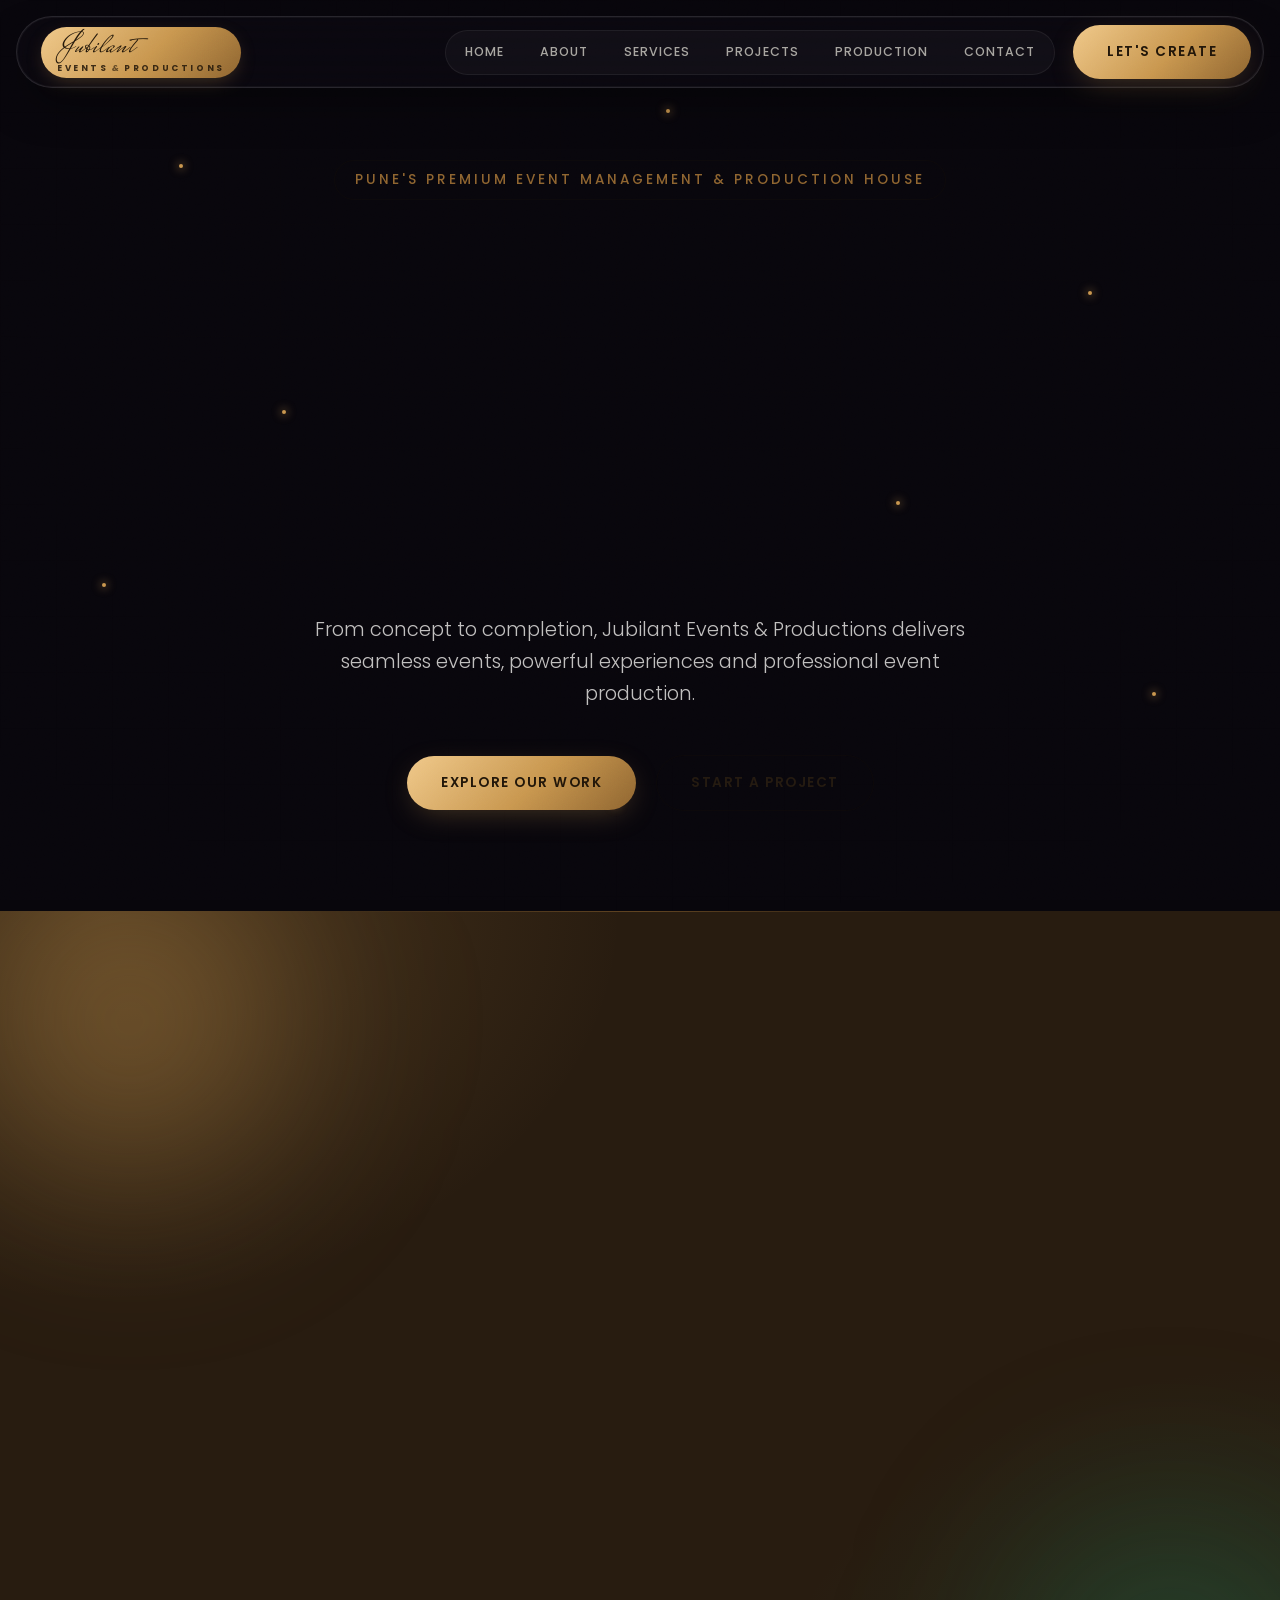
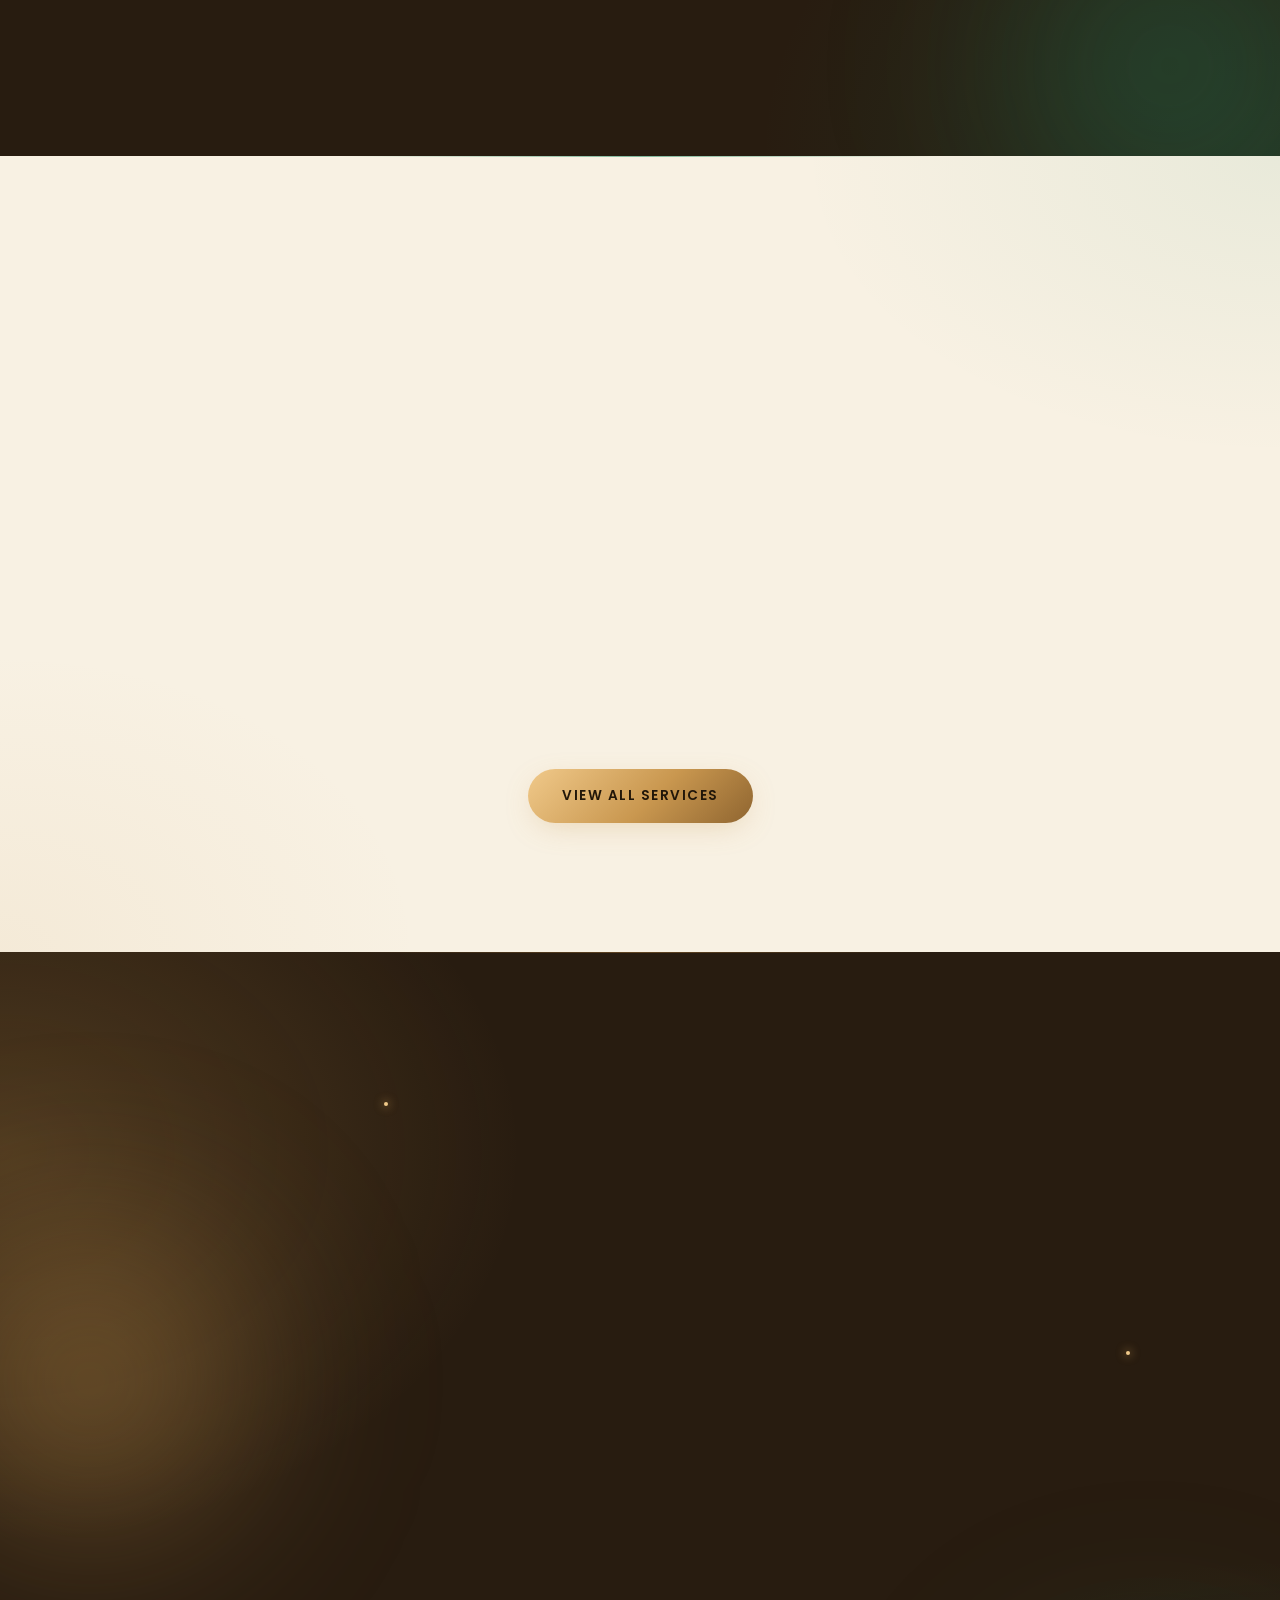
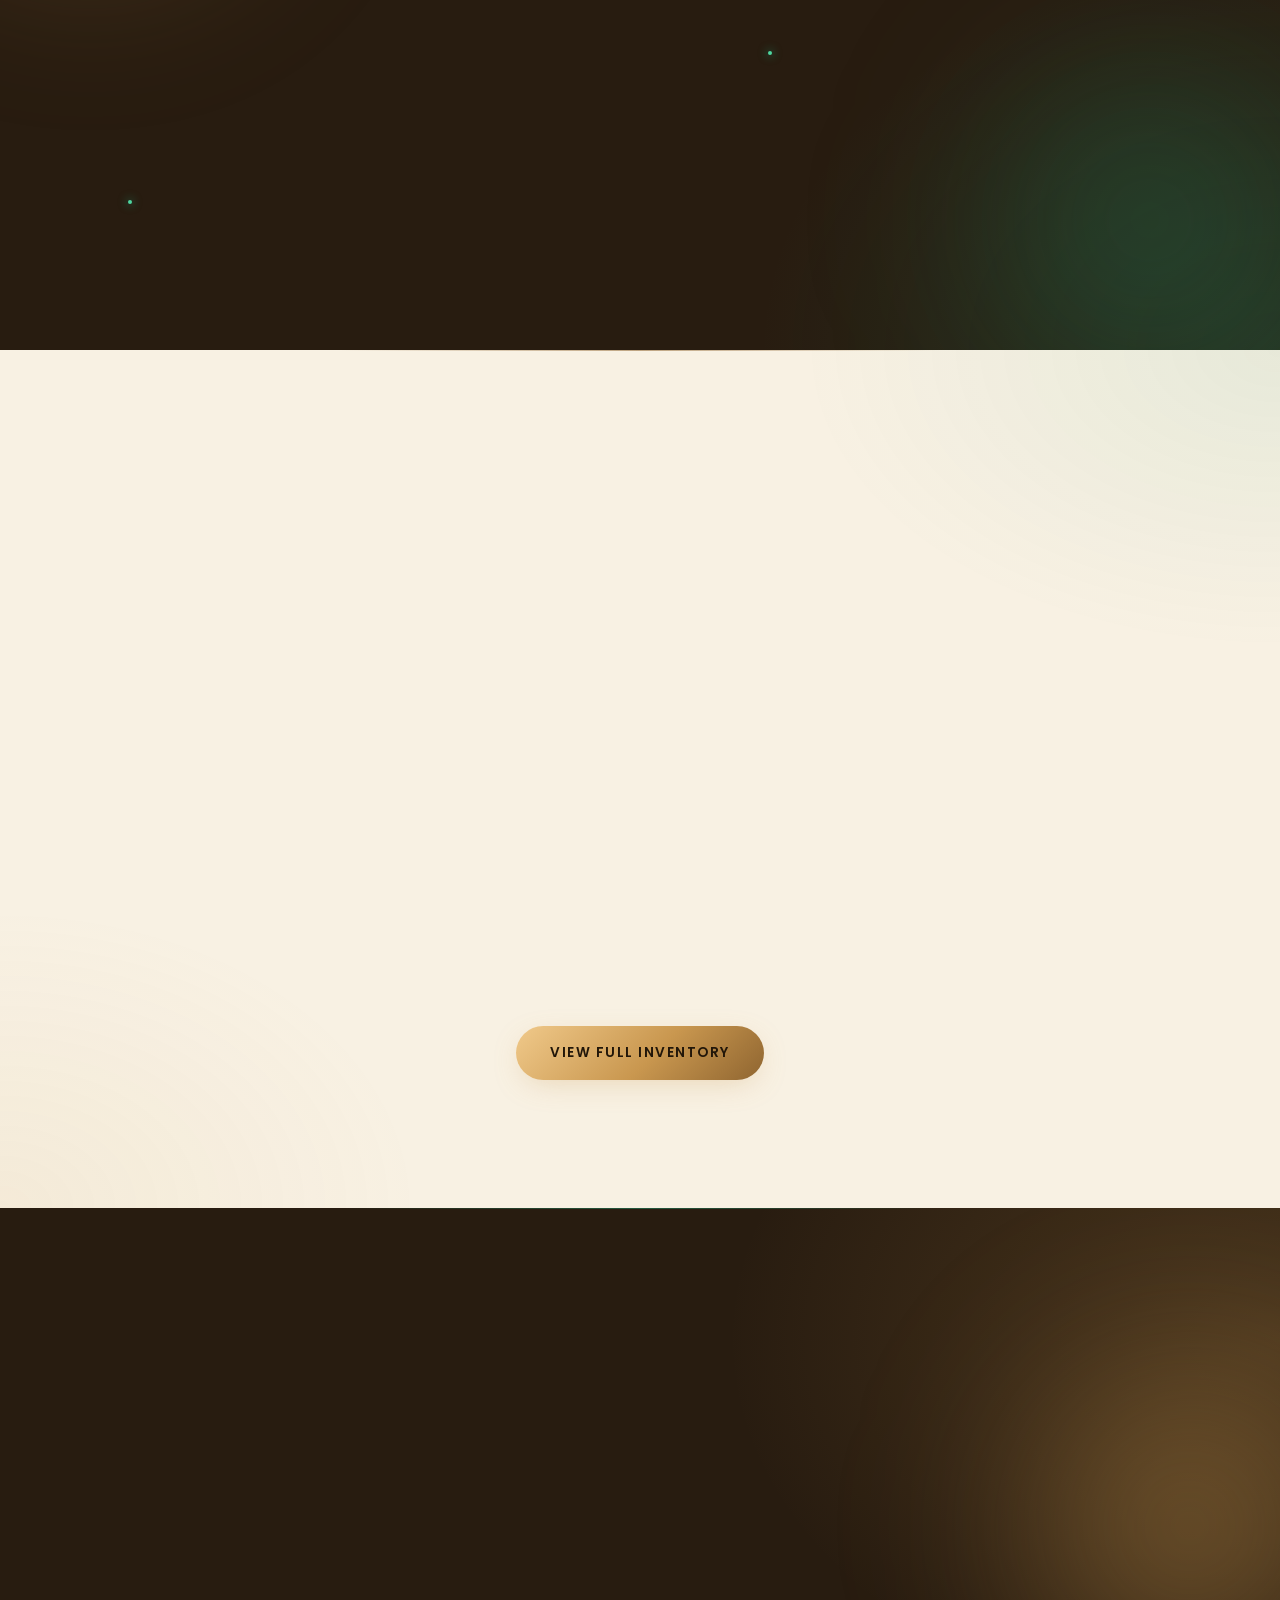
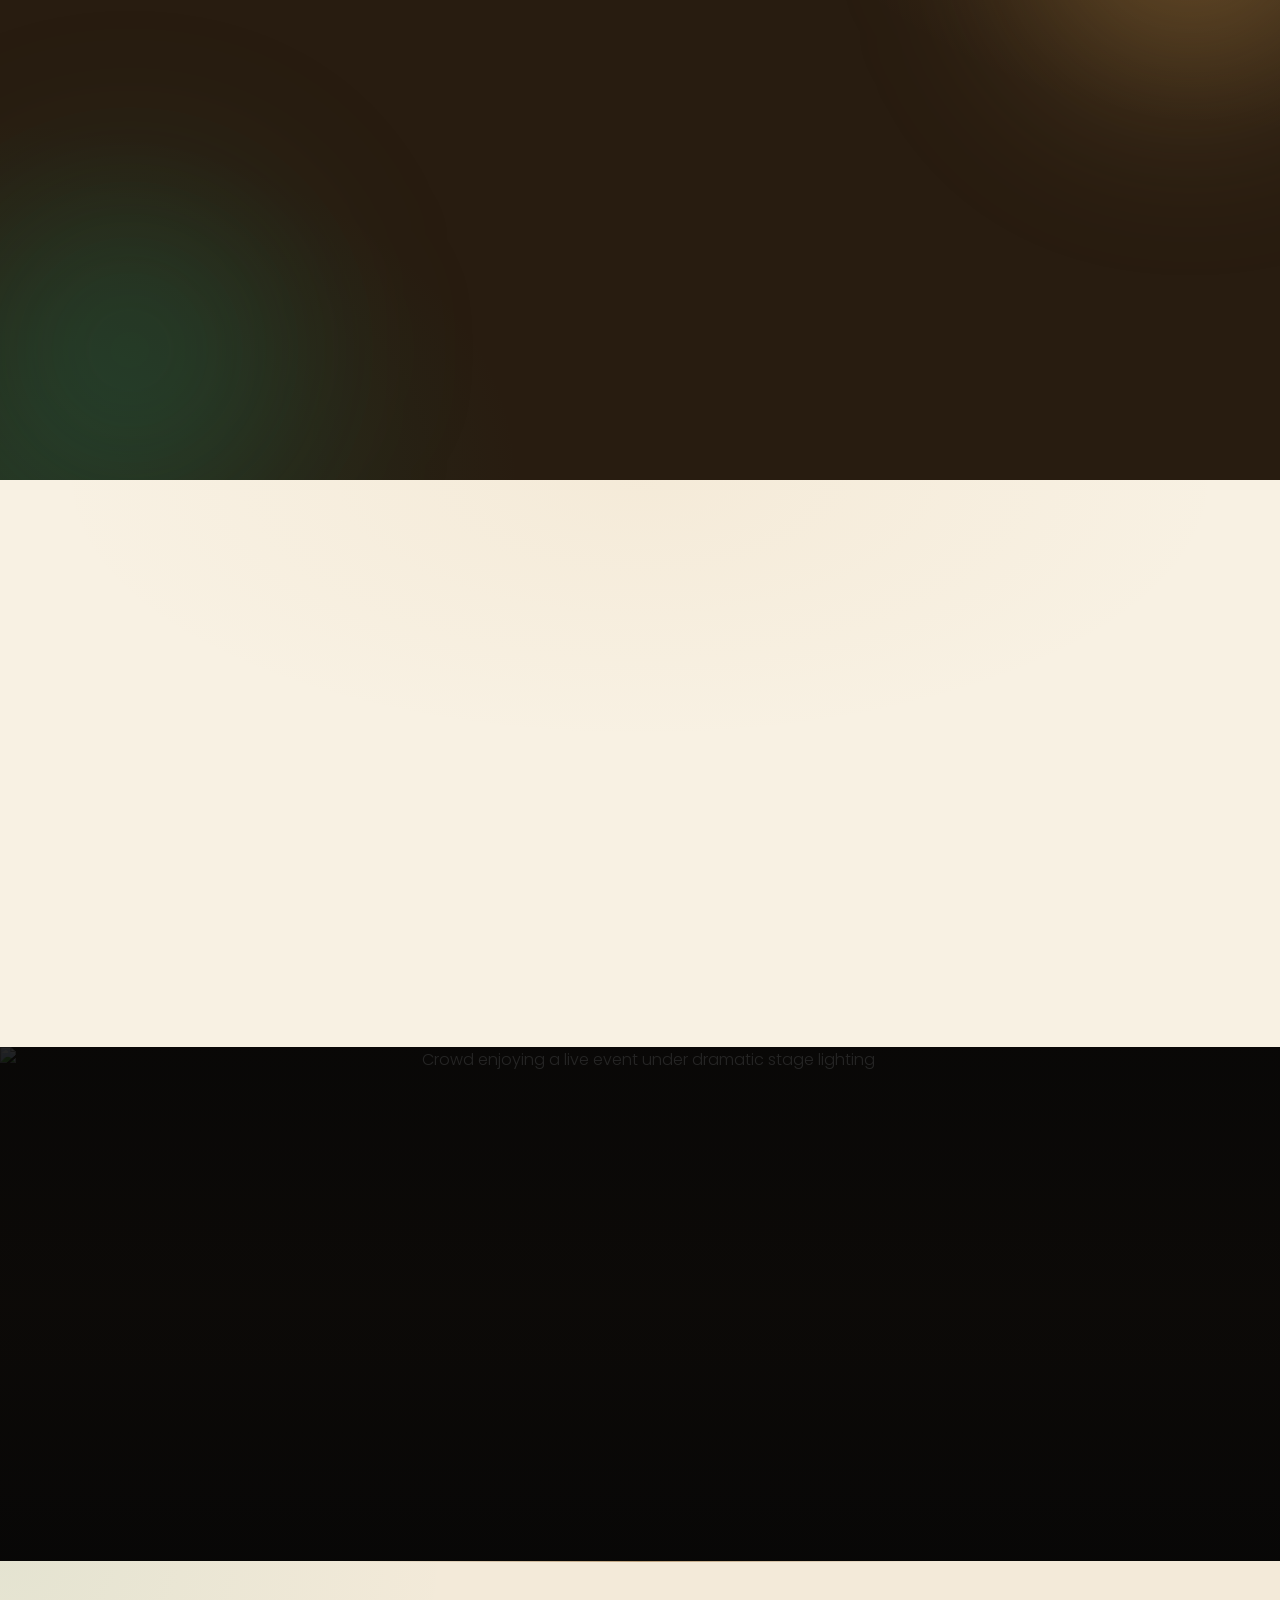
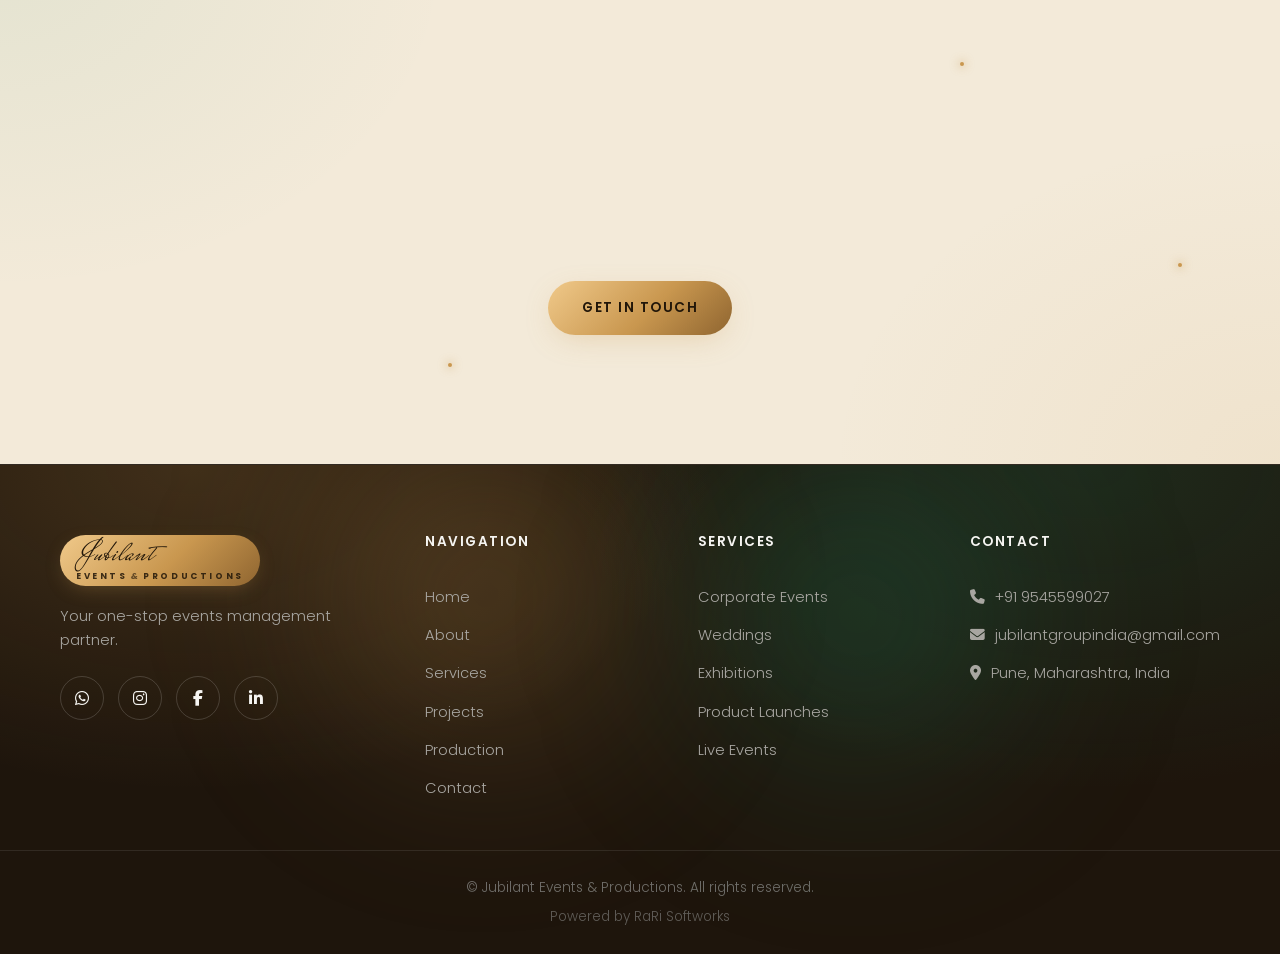
==== commit f5680d95: "Snapshot of other session's in-progress edits Preserving whatever state the other Claude Code window" ====
--- a/index.html
+++ b/index.html
@@ -69,13 +69,7 @@
   <main id="main">
 
     <!-- HERO -->
-    <section id="home" class="hero">
-      <div class="hero-media">
-        <!-- Add the real showreel here once provided: <video class="hero-bg-video" autoplay muted loop playsinline poster="..."><source src="videos/reel.mp4" type="video/mp4"></video> -->
-        <video class="hero-bg-video" autoplay muted loop playsinline poster="https://images.unsplash.com/photo-1492684223066-81342ee5ff30?w=1600&q=80&auto=format&fit=crop"></video>
-        <div class="hero-media-overlay"></div>
-      </div>
-
+    <section id="home" class="hero light-section">
       <div class="sparkle-field" aria-hidden="true">
         <span class="sparkle" style="top:18%; left:14%; animation-delay:0s;"></span>
         <span class="sparkle sparkle-emerald" style="top:32%; left:85%; animation-delay:0.8s;"></span>
@@ -97,36 +91,6 @@
         <div class="hero-buttons">
           <a href="projects.html" class="btn btn-gold magnetic">Explore Our Work</a>
           <a href="contact.html" class="btn btn-outline magnetic">Start a Project</a>
-        </div>
-      </div>
-    </section>
-
-    <!-- HOW WE WORK (two-column) -->
-    <section class="how-we-work">
-      <div class="container">
-        <div class="section-head reveal-up">
-          <p class="section-eyebrow center">What We Do</p>
-          <h2 class="section-heading center">TWO TEAMS. ONE SEAMLESS DELIVERY.</h2>
-        </div>
-        <div class="how-we-work-grid">
-          <div class="how-we-work-col reveal-left">
-            <div class="how-we-work-media">
-              <img src="https://images.unsplash.com/photo-1618106494700-4b0049e83ed8?w=900&q=80&auto=format&fit=crop" alt="Canopy tent set up on a lawn ahead of a managed event" loading="lazy">
-            </div>
-            <p class="section-eyebrow">Event Management</p>
-            <h3>CONCEPT TO COMPLETION, FULLY COORDINATED.</h3>
-            <p>From the first brief to the final walkthrough, our planning team manages vendors, timelines, logistics and on-ground execution — so nothing is left to chance.</p>
-            <a href="services.html" class="btn-link magnetic">Learn More <i class="fa-solid fa-arrow-right"></i></a>
-          </div>
-          <div class="how-we-work-col reveal-right">
-            <div class="how-we-work-media">
-              <img src="https://images.unsplash.com/photo-1560439514-4e9645039924?w=900&q=80&auto=format&fit=crop" alt="Exhibition hall fitted with custom structures built in-house" loading="lazy">
-            </div>
-            <p class="section-eyebrow">In-House Production</p>
-            <h3>BUILT IN 2018, OWNED END-TO-END.</h3>
-            <p>Stages, structures, fabrication and technical production run through our own production house — giving us full control over quality, timelines and cost.</p>
-            <a href="production.html" class="btn-link magnetic">Learn More <i class="fa-solid fa-arrow-right"></i></a>
-          </div>
         </div>
       </div>
     </section>
@@ -214,26 +178,22 @@
 
         <div class="features-grid">
           <div class="feature-card reveal-up">
-            <span class="feature-num">01</span>
-            <i class="fa-solid fa-award feature-icon"></i>
+            <div class="feature-icon"><i class="fa-solid fa-award"></i></div>
             <h3>Experience</h3>
             <p>Years of hands-on expertise across events of every size and complexity.</p>
           </div>
           <div class="feature-card reveal-up delay-1">
-            <span class="feature-num">02</span>
-            <i class="fa-solid fa-medal feature-icon"></i>
+            <div class="feature-icon"><i class="fa-solid fa-medal"></i></div>
             <h3>Quality</h3>
             <p>Meticulous attention to detail, from concept sketches to final execution.</p>
           </div>
           <div class="feature-card reveal-up delay-2">
-            <span class="feature-num">03</span>
-            <i class="fa-solid fa-diagram-project feature-icon"></i>
+            <div class="feature-icon"><i class="fa-solid fa-diagram-project"></i></div>
             <h3>End-to-End Execution</h3>
             <p>In-house production means full control over quality, timelines and cost.</p>
           </div>
           <div class="feature-card reveal-up delay-3">
-            <span class="feature-num">04</span>
-            <i class="fa-solid fa-headset feature-icon"></i>
+            <div class="feature-icon"><i class="fa-solid fa-headset"></i></div>
             <h3>Dedicated Support</h3>
             <p>A committed team, on call and on-ground, from planning through to the last minute.</p>
           </div>
--- a/style.css
+++ b/style.css
@@ -325,6 +325,10 @@
   to { background-position: 56px 56px, 56px 56px; }
 }
 
+/* ---- Navbar hide-on-scroll ---- */
+.navbar.nav-hidden {
+  transform: translateY(-100%);
+}
 
 /* ---- Magnetic buttons ---- */
 .magnetic {
@@ -333,12 +337,14 @@
 }
 
 /* ---- Card spotlight glow ---- */
-.service-card {
+.service-card,
+.feature-card {
   --mx: 50%;
   --my: 50%;
 }
 
-.service-card::after {
+.service-card::after,
+.feature-card::after {
   content: '';
   position: absolute;
   inset: 0;
@@ -349,20 +355,67 @@
   transition: opacity 0.5s var(--ease);
 }
 
-.service-card:hover::after {
+.service-card:hover::after,
+.feature-card:hover::after {
   opacity: 1;
 }
 
 .service-card > * {
   position: relative;
   z-index: 1;
+}
+
+.feature-card > * {
+  position: relative;
+  z-index: 1;
+}
+
+/* ---- Feature card border beam ---- */
+@property --angle {
+  syntax: '<angle>';
+  initial-value: 0deg;
+  inherits: false;
+}
+
+.feature-card {
+  position: relative;
+  isolation: isolate;
+}
+
+.feature-card::before {
+  content: '';
+  position: absolute;
+  inset: -1px;
+  z-index: -1;
+  border-radius: 17px;
+  padding: 1px;
+  background: conic-gradient(from var(--angle, 0deg), transparent 0%, var(--gold-light) 12%, transparent 28%);
+  -webkit-mask: linear-gradient(#000 0 0) content-box, linear-gradient(#000 0 0);
+  mask: linear-gradient(#000 0 0) content-box, linear-gradient(#000 0 0);
+  -webkit-mask-composite: xor;
+  mask-composite: exclude;
+  opacity: 0;
+  transition: opacity 0.4s var(--ease);
+}
+
+.feature-card:hover::before {
+  opacity: 1;
+  animation: beamRotate 2.6s linear infinite;
+}
+
+.feature-card:nth-child(even):hover::before {
+  background: conic-gradient(from var(--angle, 0deg), transparent 0%, var(--emerald-light) 12%, transparent 28%);
+}
+
+@keyframes beamRotate {
+  to { --angle: 360deg; }
 }
 
 /* ---- Image reveal wipe (panel slide-away, keeps the <img> itself unclipped
    so native lazy-loading and IntersectionObserver track it normally) ---- */
 .about-media::before,
 .inventory-card::before,
-.project-card-media::before,
+.project-card::before,
 .featured-media::before {
   content: '';
   position: absolute;
@@ -377,28 +430,9 @@
 
 .about-media.visible::before,
 .inventory-card.visible::before,
-.project-card.visible .project-card-media::before,
+.project-card.visible::before,
 .featured-project.visible .featured-media::before {
   transform: scaleX(0);
-}
-
-/* ---- Image reveal zoom-settle (image starts slightly zoomed in, settles to
-   scale(1) in step with the wipe panel above, then hover scale takes over) ---- */
-.about-media img,
-.inventory-card img,
-.project-card-media img,
-.featured-media img,
-.how-we-work-media img {
-  transform: scale(1.15);
-  transition: transform 1.2s var(--ease);
-}
-
-.about-media.visible img,
-.inventory-card.visible img,
-.project-card.visible .project-card-media img,
-.featured-project.visible .featured-media img,
-.how-we-work-col.visible .how-we-work-media img {
-  transform: scale(1);
 }
 
 /* ---- About stats storytelling beam ---- */
@@ -426,6 +460,7 @@
 @media (prefers-reduced-motion: reduce) {
   body { opacity: 1; transition: none; }
   .hero::after { animation: none; }
+  .feature-card:hover::before { animation: none; }
 }
 
 .text-gold {
@@ -549,35 +584,6 @@
 
 @media (prefers-reduced-motion: reduce) {
   .btn-pulse { animation: none; }
-}
-
-.btn-link {
-  display: inline-flex;
-  align-items: center;
-  gap: 10px;
-  font-family: var(--font-display);
-  font-weight: 700;
-  font-size: 0.95rem;
-  letter-spacing: 0.2px;
-  color: var(--gold);
-  padding-bottom: 3px;
-  border-bottom: 1.5px solid var(--gold-dim);
-  transition: gap 0.3s var(--ease), color 0.3s var(--ease), border-color 0.3s var(--ease);
-}
-
-.btn-link i {
-  font-size: 0.82rem;
-  transition: transform 0.3s var(--ease);
-}
-
-.btn-link:hover {
-  gap: 14px;
-  color: var(--gold-light);
-  border-color: var(--gold-light);
-}
-
-.btn-link:hover i {
-  transform: translateX(3px);
 }
 
 /* ---------- Scroll progress ---------- */
@@ -592,41 +598,45 @@
   transition: width 0.1s linear;
 }
 
-/* ---------- Navbar ---------- */
+/* ---------- Navbar (MDNT & Kaleida Inspired Floating Pill) ---------- */
 .navbar {
   position: fixed;
-  top: 0;
-  left: 0;
-  width: 100%;
+  top: 16px;
+  left: 50%;
+  transform: translateX(-50%);
+  width: min(1280px, calc(100% - 32px));
   z-index: 1000;
-  padding: 22px 48px;
-  transition: var(--transition), padding 0.4s var(--ease);
-  background: rgba(15, 12, 9, 0.5);
-  backdrop-filter: blur(14px) saturate(160%);
-  -webkit-backdrop-filter: blur(14px) saturate(160%);
-  border-bottom: 1px solid rgba(255, 255, 255, 0.07);
+  padding: 8px 12px 8px 24px;
+  border-radius: 100px;
+  transition: top 0.4s var(--ease), background 0.4s var(--ease), border-color 0.4s var(--ease), box-shadow 0.4s var(--ease), transform 0.4s var(--ease);
+  background: rgba(12, 9, 16, 0.72);
+  backdrop-filter: blur(28px) saturate(180%);
+  -webkit-backdrop-filter: blur(28px) saturate(180%);
+  border: 1px solid rgba(255, 255, 255, 0.12);
+  box-shadow: 0 20px 48px -16px rgba(0, 0, 0, 0.65), 0 0 0 1px rgba(255, 255, 255, 0.04) inset;
 }
 
 .navbar.scrolled {
-  padding: 14px 48px;
-  background: rgba(13, 10, 8, 0.94);
-  border-bottom-color: var(--border);
-  box-shadow: 0 20px 44px -18px rgba(0, 0, 0, 0.55);
+  top: 10px;
+  background: rgba(8, 6, 12, 0.92);
+  border-color: rgba(201, 151, 79, 0.3);
+  box-shadow: 0 24px 50px -14px rgba(0, 0, 0, 0.8), 0 0 24px -6px rgba(201, 151, 79, 0.18);
 }
 
 .nav-container {
   display: flex;
   align-items: center;
   justify-content: space-between;
-  gap: 16px;
-  max-width: 1400px;
-  margin: 0 auto;
-}
-
+  gap: 18px;
+}
+
+/* Brand logo */
 .logo {
   display: flex;
   align-items: center;
+  gap: 12px;
   flex-shrink: 0;
+  text-decoration: none;
 }
 
 .logo-badge {
@@ -634,150 +644,359 @@
   flex-direction: column;
   align-items: flex-start;
   background: var(--gradient-gold);
-  padding: 7px 16px 6px;
+  padding: 6px 16px 5px;
   border-radius: 100px;
   line-height: 1;
-  box-shadow: 0 8px 22px -10px var(--gold-glow);
+  box-shadow: 0 6px 20px -6px var(--gold-glow);
   transition: transform 0.4s var(--ease), box-shadow 0.4s var(--ease);
 }
 
 .logo:hover .logo-badge {
   transform: translateY(-2px) scale(1.03);
-  box-shadow: 0 12px 30px -8px var(--gold-glow);
+  box-shadow: 0 10px 28px -6px var(--gold-glow);
 }
 
 .logo-script {
   font-family: var(--font-script);
-  font-size: 1.8rem;
+  font-size: 1.85rem;
   font-weight: 400;
   color: var(--ink);
   line-height: 1;
+  letter-spacing: 0.5px;
 }
 
 .logo-sub {
   font-family: var(--font-body);
-  font-size: 0.56rem;
+  font-size: 0.54rem;
   font-weight: 700;
-  letter-spacing: 2.5px;
+  letter-spacing: 2.6px;
   text-transform: uppercase;
   color: var(--ink);
-  opacity: 0.82;
+  opacity: 0.85;
   margin-top: 2px;
 }
 
 .logo-amp {
   display: inline-block;
-  margin: 0 4px;
+  margin: 0 3px;
   font-style: italic;
-  opacity: 0.7;
-}
-
-.logo-lg .logo-badge {
-  padding: 12px 24px 10px;
-  border-radius: 6px;
-}
-
-.logo-lg .logo-script {
-  font-size: 2.8rem;
-}
-
-.logo-lg .logo-sub {
-  font-size: 0.68rem;
+  opacity: 0.75;
+}
+
+/* Availability / Bookings Status Pill */
+.nav-status-badge {
+  display: inline-flex;
+  align-items: center;
+  gap: 8px;
+  padding: 5px 12px;
+  border-radius: 100px;
+  background: rgba(255, 255, 255, 0.04);
+  border: 1px solid rgba(255, 255, 255, 0.08);
+  font-size: 0.7rem;
+  color: var(--gray);
+  letter-spacing: 0.5px;
+  transition: border-color 0.3s var(--ease), color 0.3s var(--ease);
+}
+
+.status-beacon {
+  width: 6px;
+  height: 6px;
+  border-radius: 50%;
+  background: var(--emerald-light);
+  box-shadow: 0 0 10px var(--emerald-glow), 0 0 0 2px rgba(79, 214, 160, 0.2);
+  animation: beaconPulse 2.2s infinite;
+}
+
+@keyframes beaconPulse {
+  0%, 100% { transform: scale(1); opacity: 1; }
+  50% { transform: scale(1.35); opacity: 0.7; box-shadow: 0 0 14px var(--emerald-glow), 0 0 0 4px rgba(79, 214, 160, 0.1); }
+}
+
+/* Nav Links & Sliding Pill Tracker */
+.nav-links-wrapper {
+  position: relative;
+  display: flex;
+  align-items: center;
 }
 
 .nav-links {
-  display: flex;
-  align-items: center;
-  gap: 8px;
+  position: relative;
+  display: flex;
+  align-items: center;
+  gap: 4px;
   margin-left: auto;
+  padding: 3px;
+  border-radius: 100px;
+  background: rgba(255, 255, 255, 0.03);
+  border: 1px solid rgba(255, 255, 255, 0.06);
+}
+
+/* Sliding active pill indicator */
+.nav-pill-tracker {
+  position: absolute;
+  top: 3px;
+  bottom: 3px;
+  left: 0;
+  width: 0;
+  border-radius: 100px;
+  background: rgba(201, 151, 79, 0.18);
+  border: 1px solid rgba(201, 151, 79, 0.45);
+  box-shadow: 0 0 20px rgba(201, 151, 79, 0.25);
+  pointer-events: none;
+  opacity: 0;
+  transition: left 0.35s cubic-bezier(0.19, 1, 0.22, 1), width 0.35s cubic-bezier(0.19, 1, 0.22, 1), opacity 0.25s ease;
+  z-index: 0;
+}
+
+.nav-pill-tracker.visible {
+  opacity: 1;
 }
 
 .nav-link {
   position: relative;
-  font-size: 0.8rem;
+  z-index: 1;
+  font-size: 0.78rem;
   font-weight: 500;
-  letter-spacing: 0.8px;
+  letter-spacing: 1px;
   text-transform: uppercase;
   color: var(--gray);
-  padding: 9px 16px;
+  padding: 8px 16px;
   border-radius: 100px;
-  background: rgba(255, 255, 255, 0.045);
-  border: 1px solid rgba(255, 255, 255, 0.07);
-  transition: color 0.3s var(--ease), background 0.3s var(--ease), border-color 0.3s var(--ease), transform 0.3s var(--ease);
+  transition: color 0.3s var(--ease);
+  text-decoration: none;
+  white-space: nowrap;
 }
 
 .nav-link:hover {
   color: var(--white);
-  background: rgba(255, 255, 255, 0.12);
-  border-color: rgba(255, 255, 255, 0.18);
-  transform: translateY(-1px);
 }
 
 .nav-link.active {
+  color: var(--gold-light);
+  font-weight: 600;
+}
+
+/* Luxury Nav CTA */
+.nav-cta-luxury {
+  display: inline-flex;
+  align-items: center;
+  gap: 8px;
+  padding: 10px 22px;
+  font-size: 0.76rem;
+  font-weight: 600;
+  letter-spacing: 1.4px;
+  text-transform: uppercase;
+  border-radius: 100px;
+  background: var(--gradient-gold);
   color: var(--ink);
-  background: var(--gradient-gold);
-  border-color: transparent;
-}
-
-.nav-cta {
-  margin-left: 8px;
-  padding: 11px 22px;
-  font-size: 0.78rem;
-}
-
+  box-shadow: 0 6px 24px -6px var(--gold-glow);
+  transition: transform 0.35s var(--ease), box-shadow 0.35s var(--ease);
+  white-space: nowrap;
+  position: relative;
+  overflow: hidden;
+  text-decoration: none;
+}
+
+.nav-cta-luxury::before {
+  content: '';
+  position: absolute;
+  inset: 0;
+  background: linear-gradient(120deg, transparent, rgba(255, 255, 255, 0.4), transparent);
+  transform: translateX(-100%);
+  transition: transform 0.6s var(--ease);
+}
+
+.nav-cta-luxury:hover::before {
+  transform: translateX(100%);
+}
+
+.nav-cta-luxury:hover {
+  transform: translateY(-2px) scale(1.02);
+  box-shadow: 0 10px 30px -4px var(--gold-glow);
+}
+
+.nav-cta-luxury i {
+  font-size: 0.72rem;
+  transition: transform 0.3s var(--ease);
+}
+
+.nav-cta-luxury:hover i {
+  transform: translateX(3px);
+}
+
+/* Modern Hamburger (2 lines, morphing) */
 .hamburger {
   display: none;
   flex-direction: column;
   justify-content: center;
   align-items: center;
-  gap: 5px;
+  gap: 6px;
+  width: 42px;
+  height: 42px;
+  border-radius: 50%;
+  background: rgba(255, 255, 255, 0.06);
+  border: 1px solid rgba(255, 255, 255, 0.1);
+  transition: background 0.3s var(--ease), border-color 0.3s var(--ease), transform 0.3s var(--ease);
+  z-index: 1200;
+  cursor: pointer;
+}
+
+.hamburger:hover {
+  background: rgba(255, 255, 255, 0.12);
+  border-color: rgba(201, 151, 79, 0.4);
+}
+
+.hamburger span {
+  display: block;
+  width: 20px;
+  height: 1.5px;
+  background: var(--white);
+  transition: transform 0.4s var(--ease), opacity 0.3s ease, width 0.3s ease;
+  border-radius: 2px;
+}
+
+.hamburger span:nth-child(2) {
+  width: 14px;
+  align-self: flex-end;
+  margin-right: 11px;
+}
+
+.hamburger.active {
+  background: rgba(201, 151, 79, 0.15);
+  border-color: var(--gold);
+}
+
+.hamburger.active span:nth-child(1) {
+  transform: translateY(3.75px) rotate(45deg);
+  width: 20px;
+}
+
+.hamburger.active span:nth-child(2) {
+  transform: translateY(-3.75px) rotate(-45deg);
+  width: 20px;
+  margin-right: 0;
+  align-self: center;
+}
+
+/* Fullscreen Editorial Mobile Menu (MDNT & Kaleida Style) */
+.mobile-drawer {
+  position: fixed;
+  inset: 0;
+  background: rgba(8, 6, 12, 0.98);
+  backdrop-filter: blur(30px);
+  -webkit-backdrop-filter: blur(30px);
+  z-index: 1150;
+  display: flex;
+  flex-direction: column;
+  justify-content: space-between;
+  padding: 100px 32px 40px;
+  opacity: 0;
+  visibility: hidden;
+  pointer-events: none;
+  transform: translateY(-20px);
+  transition: opacity 0.5s var(--ease), transform 0.5s var(--ease), visibility 0.5s;
+}
+
+.mobile-drawer.active {
+  opacity: 1;
+  visibility: visible;
+  pointer-events: all;
+  transform: translateY(0);
+}
+
+.mobile-drawer-nav {
+  display: flex;
+  flex-direction: column;
+  gap: 14px;
+}
+
+.mobile-drawer-link {
+  display: flex;
+  align-items: baseline;
+  gap: 16px;
+  text-decoration: none;
+  padding: 8px 0;
+  border-bottom: 1px solid rgba(255, 255, 255, 0.06);
+  transition: color 0.3s var(--ease), transform 0.3s var(--ease);
+}
+
+.mobile-drawer-num {
+  font-family: var(--font-body);
+  font-size: 0.8rem;
+  color: var(--gold);
+  font-weight: 600;
+  letter-spacing: 1px;
+  opacity: 0.8;
+}
+
+.mobile-drawer-text {
+  font-family: var(--font-display);
+  font-size: clamp(2rem, 8vw, 3rem);
+  font-weight: 800;
+  text-transform: uppercase;
+  color: var(--white);
+  letter-spacing: -0.5px;
+  line-height: 1;
+  transition: color 0.3s var(--ease), transform 0.3s var(--ease);
+}
+
+.mobile-drawer-link:hover .mobile-drawer-text,
+.mobile-drawer-link.active .mobile-drawer-text {
+  color: var(--gold);
+  transform: translateX(8px);
+}
+
+.mobile-drawer-footer {
+  display: flex;
+  flex-direction: column;
+  gap: 20px;
+  padding-top: 24px;
+  border-top: 1px solid rgba(255, 255, 255, 0.1);
+}
+
+.mobile-drawer-contact {
+  display: flex;
+  flex-direction: column;
+  gap: 6px;
+  font-size: 0.85rem;
+  color: var(--gray);
+}
+
+.mobile-drawer-contact a {
+  color: var(--white);
+  text-decoration: none;
+}
+
+.mobile-drawer-contact a:hover {
+  color: var(--gold);
+}
+
+.mobile-drawer-socials {
+  display: flex;
+  gap: 16px;
+}
+
+.mobile-drawer-socials a {
   width: 40px;
   height: 40px;
   border-radius: 50%;
   background: rgba(255, 255, 255, 0.06);
-  transition: background 0.3s var(--ease);
-  z-index: 1100;
-}
-
-.hamburger:hover {
-  background: rgba(255, 255, 255, 0.12);
-}
-
-.hamburger span {
-  display: block;
-  width: 24px;
-  height: 2px;
-  background: var(--white);
-  transition: var(--transition);
-  border-radius: 2px;
-}
-
-.hamburger.active span:nth-child(1) {
-  transform: translateY(7px) rotate(45deg);
-}
-
-.hamburger.active span:nth-child(2) {
-  opacity: 0;
-}
-
-.hamburger.active span:nth-child(3) {
-  transform: translateY(-7px) rotate(-45deg);
+  display: flex;
+  align-items: center;
+  justify-content: center;
+  color: var(--white);
+  border: 1px solid rgba(255, 255, 255, 0.1);
+  transition: background 0.3s var(--ease), color 0.3s var(--ease), border-color 0.3s var(--ease);
+}
+
+.mobile-drawer-socials a:hover {
+  background: var(--gradient-gold);
+  color: var(--ink);
+  border-color: var(--gold);
 }
 
 .mobile-overlay {
-  position: fixed;
-  inset: 0;
-  background: rgba(0, 0, 0, 0.6);
-  backdrop-filter: blur(4px);
-  z-index: 990;
-  opacity: 0;
-  visibility: hidden;
-  transition: var(--transition);
-}
-
-.mobile-overlay.active {
-  opacity: 1;
-  visibility: visible;
+  display: none;
 }
 
 /* ---------- Section heads ---------- */
@@ -833,7 +1052,7 @@
   margin-bottom: 0;
 }
 
-/* ---------- Hero ---------- */
+/* ---------- Hero (MDNT & Kaleida Inspired Video Reel & Dark Canvas) ---------- */
 .hero {
   position: relative;
   min-height: 100vh;
@@ -841,11 +1060,58 @@
   align-items: center;
   justify-content: center;
   overflow: hidden;
-  padding: 140px 24px 90px;
-  background:
-    radial-gradient(ellipse 900px 600px at 12% 10%, rgba(201, 151, 79, 0.14), transparent 60%),
-    radial-gradient(ellipse 800px 700px at 90% 85%, rgba(31, 138, 99, 0.10), transparent 60%),
-    var(--black);
+  padding: 160px 24px 100px;
+  background: #08060c;
+}
+
+/* Background video reel container */
+.hero-reel-container {
+  position: absolute;
+  inset: 0;
+  z-index: 0;
+  overflow: hidden;
+  pointer-events: none;
+}
+
+.hero-video {
+  width: 100%;
+  height: 100%;
+  object-fit: cover;
+  opacity: 0.52;
+  filter: saturate(1.2) contrast(1.1);
+  transition: opacity 1.2s var(--ease), transform 2s var(--ease);
+  transform: scale(1.03);
+  will-change: transform, opacity;
+}
+
+.hero-reel-container.is-paused .hero-video {
+  opacity: 0.3;
+}
+
+/* Multi-layer cinematic gradient scrims */
+.hero-scrim-vertical {
+  position: absolute;
+  inset: 0;
+  background: linear-gradient(180deg, rgba(8,6,12,0.85) 0%, rgba(8,6,12,0.3) 40%, rgba(8,6,12,0.8) 80%, #08060c 100%);
+  z-index: 1;
+  pointer-events: none;
+}
+
+.hero-scrim-radial {
+  position: absolute;
+  inset: 0;
+  background: radial-gradient(ellipse at 50% 45%, rgba(8,6,12,0.15) 0%, rgba(8,6,12,0.85) 100%);
+  z-index: 1;
+  pointer-events: none;
+}
+
+/* Interactive particle constellation canvas */
+.hero-canvas {
+  position: absolute;
+  inset: 0;
+  z-index: 2;
+  pointer-events: none;
+  opacity: 0.7;
 }
 
 .hero-aurora {
@@ -860,10 +1126,9 @@
   position: absolute;
   inset: 0;
   z-index: 0;
-  overflow: hidden;
-}
-
-.hero-bg-video {
+}
+
+.hero-img {
   width: 100%;
   height: 100%;
   object-fit: cover;
@@ -876,21 +1141,56 @@
   to { transform: scale(1); }
 }
 
-.hero-media-overlay {
-  position: absolute;
-  inset: 0;
-  background:
-    linear-gradient(180deg, rgba(6,6,6,0.55) 0%, rgba(6,6,6,0.55) 30%, rgba(6,6,6,0.92) 100%),
-    linear-gradient(90deg, rgba(6,6,6,0.7) 0%, rgba(6,6,6,0.35) 60%);
-}
-
 .hero-content {
   position: relative;
-  z-index: 1;
-  max-width: 900px;
+  z-index: 3;
+  max-width: 980px;
   text-align: center;
   padding: 0 24px;
   margin: 0 auto;
+}
+
+/* Luxury Eyebrow Badge */
+.hero-tag-badge {
+  display: inline-flex;
+  align-items: center;
+  gap: 10px;
+  padding: 8px 24px;
+  border-radius: 100px;
+  background: rgba(255, 255, 255, 0.04);
+  border: 1px solid rgba(201, 151, 79, 0.35);
+  backdrop-filter: blur(14px);
+  -webkit-backdrop-filter: blur(14px);
+  margin-bottom: 26px;
+  box-shadow: 0 8px 30px -8px rgba(0, 0, 0, 0.7);
+  transition: transform 0.3s var(--ease), border-color 0.3s var(--ease);
+}
+
+.hero-tag-badge:hover {
+  transform: translateY(-2px);
+  border-color: var(--gold-light);
+}
+
+.hero-tag-dot {
+  width: 7px;
+  height: 7px;
+  border-radius: 50%;
+  background: var(--gold-light);
+  box-shadow: 0 0 10px var(--gold-glow);
+  animation: tagDotPulse 2s infinite;
+}
+
+@keyframes tagDotPulse {
+  0%, 100% { opacity: 1; transform: scale(1); }
+  50% { opacity: 0.6; transform: scale(1.4); }
+}
+
+.hero-tag-text {
+  font-size: 0.76rem;
+  font-weight: 600;
+  letter-spacing: 2.5px;
+  text-transform: uppercase;
+  color: var(--gold-light);
 }
 
 .eyebrow {
@@ -908,31 +1208,13 @@
   border-radius: 100px;
 }
 
-.eyebrow::after {
-  content: '';
-  position: absolute;
-  top: 0;
-  left: -30%;
-  width: 30%;
-  height: 100%;
-  background: linear-gradient(120deg, transparent, rgba(240, 201, 138, 0.35), transparent);
-  animation: eyebrowShimmer 3.2s ease-in-out infinite;
-}
-
-@keyframes eyebrowShimmer {
-  0% { left: -30%; }
-  60%, 100% { left: 130%; }
-}
-
-@media (prefers-reduced-motion: reduce) {
-  .eyebrow::after { animation: none; display: none; }
-}
-
 .hero h1 {
-  font-size: clamp(2.4rem, 7vw, 5.6rem);
+  font-size: clamp(2.5rem, 6.8vw, 5.6rem);
   text-transform: uppercase;
   margin-bottom: 26px;
   letter-spacing: -1.5px;
+  color: var(--white);
+  line-height: 1.02;
 }
 
 .line-mask {
@@ -950,11 +1232,12 @@
 }
 
 .hero-text {
-  font-size: clamp(1rem, 1.6vw, 1.2rem);
-  color: var(--gray);
-  max-width: 620px;
+  font-size: clamp(1rem, 1.6vw, 1.22rem);
+  color: rgba(246, 245, 242, 0.78);
+  max-width: 660px;
   margin: 0 auto 44px;
   font-weight: 300;
+  line-height: 1.65;
 }
 
 .hero-buttons {
@@ -965,36 +1248,87 @@
   flex-wrap: wrap;
 }
 
+/* Floating Reel Controller Pills */
+.hero-reel-controls {
+  position: absolute;
+  bottom: 34px;
+  right: clamp(20px, 4vw, 50px);
+  display: flex;
+  align-items: center;
+  gap: 12px;
+  z-index: 10;
+}
+
+.reel-toggle-btn {
+  display: inline-flex;
+  align-items: center;
+  gap: 8px;
+  padding: 8px 16px;
+  border-radius: 100px;
+  background: rgba(12, 9, 16, 0.72);
+  backdrop-filter: blur(18px);
+  -webkit-backdrop-filter: blur(18px);
+  border: 1px solid rgba(255, 255, 255, 0.14);
+  color: var(--white);
+  font-size: 0.7rem;
+  font-weight: 600;
+  letter-spacing: 1.4px;
+  text-transform: uppercase;
+  transition: background 0.3s var(--ease), border-color 0.3s var(--ease), transform 0.3s var(--ease);
+  cursor: pointer;
+}
+
+.reel-toggle-btn:hover {
+  background: rgba(201, 151, 79, 0.16);
+  border-color: var(--gold);
+  transform: translateY(-2px);
+}
+
+.reel-status-dot {
+  width: 6px;
+  height: 6px;
+  border-radius: 50%;
+  background: var(--emerald-light);
+  box-shadow: 0 0 8px var(--emerald-glow);
+  transition: background 0.3s ease, box-shadow 0.3s ease;
+}
+
+.reel-toggle-btn.is-paused .reel-status-dot {
+  background: #ff5555;
+  box-shadow: 0 0 8px rgba(255, 85, 85, 0.6);
+}
+
 .scroll-indicator {
   position: absolute;
-  bottom: 36px;
+  bottom: 34px;
   left: 50%;
   transform: translateX(-50%);
   display: flex;
   flex-direction: column;
   align-items: center;
   gap: 10px;
-  font-size: 0.7rem;
+  font-size: 0.68rem;
   letter-spacing: 2px;
   text-transform: uppercase;
   color: var(--gray);
-  z-index: 1;
+  z-index: 5;
+  pointer-events: none;
 }
 
 .scroll-mouse {
-  width: 24px;
-  height: 38px;
-  border: 1.5px solid var(--border-light);
+  width: 22px;
+  height: 36px;
+  border: 1.5px solid rgba(255, 255, 255, 0.25);
   border-radius: 14px;
   display: flex;
   justify-content: center;
-  padding-top: 7px;
+  padding-top: 6px;
 }
 
 .scroll-mouse span {
-  width: 4px;
-  height: 8px;
-  background: var(--gold);
+  width: 3px;
+  height: 7px;
+  background: var(--gold-light);
   border-radius: 2px;
   animation: scrollDown 1.8s infinite;
 }
@@ -1004,45 +1338,61 @@
   100% { opacity: 0; transform: translateY(10px); }
 }
 
-/* ---------- How We Work ---------- */
-.how-we-work {
-  padding: var(--section-pad) 0 calc(var(--section-pad) * 0.6);
-  background: var(--black);
-}
-
-.how-we-work-grid {
-  display: grid;
-  grid-template-columns: 1fr 1fr;
-  gap: clamp(40px, 6vw, 80px);
-  margin-top: clamp(40px, 6vw, 64px);
-}
-
-.how-we-work-media {
-  border-radius: 18px;
+/* ---------- MDNT-Style Marquee Ticker ---------- */
+.ticker-wrap {
+  position: relative;
+  width: 100%;
   overflow: hidden;
-  margin-bottom: 28px;
-}
-
-.how-we-work-media img {
-  width: 100%;
-  height: 320px;
-  object-fit: cover;
-  transition: transform 0.8s var(--ease);
-}
-
-.how-we-work-col:hover .how-we-work-media img {
-  transform: scale(1.05);
-}
-
-.how-we-work-col h3 {
-  font-size: clamp(1.4rem, 2.4vw, 1.9rem);
-  margin: 10px 0 14px;
-}
-
-.how-we-work-col p {
-  color: var(--gray);
-  margin-bottom: 22px;
-  max-width: 46ch;
+  background: #0b0811;
+  border-top: 1px solid rgba(255, 255, 255, 0.08);
+  border-bottom: 1px solid rgba(255, 255, 255, 0.08);
+  padding: 16px 0;
+  z-index: 10;
+}
+
+.ticker-track {
+  display: flex;
+  width: max-content;
+  animation: tickerSlide 40s linear infinite;
+  will-change: transform;
+}
+
+.ticker-wrap:hover .ticker-track {
+  animation-play-state: paused;
+}
+
+.ticker-group {
+  display: flex;
+  align-items: center;
+  gap: 36px;
+  padding-right: 36px;
+  flex-shrink: 0;
+}
+
+.ticker-item {
+  display: inline-flex;
+  align-items: center;
+  gap: 16px;
+  font-family: var(--font-display);
+  font-size: 0.92rem;
+  font-weight: 700;
+  letter-spacing: 2.5px;
+  text-transform: uppercase;
+  color: var(--white);
+  white-space: nowrap;
+}
+
+.ticker-dot {
+  width: 6px;
+  height: 6px;
+  border-radius: 50%;
+  background: var(--gold);
+  box-shadow: 0 0 8px var(--gold-glow);
+}
+
+@keyframes tickerSlide {
+  0% { transform: translate3d(0, 0, 0); }
+  100% { transform: translate3d(-50%, 0, 0); }
 }
 
 /* ---------- About ---------- */
@@ -1098,10 +1448,6 @@
   display: flex;
   flex-direction: column;
   gap: 2px;
-  background: rgba(8, 6, 4, 0.82);
-  backdrop-filter: blur(18px) saturate(140%);
-  -webkit-backdrop-filter: blur(18px) saturate(140%);
-  border: 1px solid rgba(255, 255, 255, 0.1);
 }
 
 .badge-num {
@@ -1165,17 +1511,15 @@
 .services-grid {
   display: grid;
   grid-template-columns: repeat(4, 1fr);
-  border-top: 1px solid var(--border);
-  border-left: 1px solid var(--border);
+  gap: 22px;
 }
 
 .service-card {
-  background: transparent;
-  border-right: 1px solid var(--border);
-  border-bottom: 1px solid var(--border);
-  border-radius: 0;
-  padding: 34px 28px;
-  transition: background 0.4s var(--ease);
+  background: var(--charcoal-light);
+  border: 1px solid var(--border);
+  border-radius: 16px;
+  padding: 34px 26px;
+  transition: var(--transition);
   position: relative;
   overflow: hidden;
 }
@@ -1190,15 +1534,39 @@
 }
 
 .service-card i {
-  font-size: 1.5rem;
+  font-size: 1.7rem;
   color: var(--gold);
   margin-bottom: 20px;
   display: inline-block;
   transition: transform 0.4s var(--ease);
+  animation: iconGlowPulse 4s ease-in-out infinite;
+}
+
+.service-card:nth-child(4n+2) i { animation-delay: 0.6s; }
+.service-card:nth-child(4n+3) i { animation-delay: 1.2s; }
+.service-card:nth-child(4n+4) i { animation-delay: 1.8s; }
+
+@keyframes iconGlowPulse {
+  0%, 100% { filter: drop-shadow(0 0 0 transparent); }
+  50% { filter: drop-shadow(0 0 9px currentColor); }
+}
+
+@keyframes iconBreathe {
+  0%, 100% { box-shadow: 0 0 0 0 var(--gold-glow); }
+  50% { box-shadow: 0 0 24px 8px var(--gold-glow); }
+}
+
+.feature-card:nth-child(even) .feature-icon {
+  animation: iconBreatheEmerald 3.6s ease-in-out infinite;
+}
+
+@keyframes iconBreatheEmerald {
+  0%, 100% { box-shadow: 0 0 0 0 var(--emerald-glow); }
+  50% { box-shadow: 0 0 24px 8px var(--emerald-glow); }
 }
 
 @media (prefers-reduced-motion: reduce) {
-  .service-card i { animation: none; }
+  .service-card i, .feature-icon { animation: none; }
 }
 
 .service-card h3 {
@@ -1213,7 +1581,9 @@
 }
 
 .service-card:hover {
-  background: rgba(201, 151, 79, 0.05);
+  transform: translateY(-8px);
+  border-color: var(--gold-dim);
+  box-shadow: 0 20px 40px -20px rgba(0, 0, 0, 0.6);
 }
 
 .service-card:hover::before {
@@ -1221,7 +1591,19 @@
 }
 
 .service-card:hover i {
-  transform: scale(1.1);
+  transform: scale(1.15) rotate(-6deg);
+}
+
+.service-card:nth-child(even) i {
+  color: var(--emerald-light);
+}
+
+.service-card:nth-child(even):hover {
+  border-color: var(--emerald-dim);
+}
+
+.service-card:nth-child(even)::before {
+  background: radial-gradient(circle at 30% 0%, var(--emerald-glow), transparent 60%);
 }
 
 /* ---------- Why choose us ---------- */
@@ -1238,38 +1620,46 @@
 .features-grid {
   display: grid;
   grid-template-columns: repeat(4, 1fr);
+  gap: 24px;
   margin-bottom: 56px;
-  border-top: 1px solid var(--border);
-  border-left: 1px solid var(--border);
 }
 
 .feature-card {
-  text-align: left;
-  padding: 36px 30px;
-  border-right: 1px solid var(--border);
-  border-bottom: 1px solid var(--border);
-  transition: background 0.4s var(--ease);
+  text-align: center;
+  padding: 40px 24px;
+  border-radius: 16px;
+  border: 1px solid var(--border);
+  transition: var(--transition);
 }
 
 .feature-card:hover {
-  background: rgba(201, 151, 79, 0.05);
-}
-
-.feature-num {
-  display: block;
-  font-family: var(--font-display);
-  font-weight: 700;
-  font-size: 0.8rem;
-  letter-spacing: 1px;
-  color: var(--gold-dim);
-  margin-bottom: 28px;
+  border-color: var(--gold-dim);
+  transform: translateY(-6px);
+  background: rgba(201, 151, 79, 0.04);
+}
+
+.feature-card:nth-child(even):hover {
+  border-color: var(--emerald-dim);
+  background: rgba(31, 138, 99, 0.05);
 }
 
 .feature-icon {
-  display: block;
-  font-size: 1.3rem;
-  color: var(--gold);
-  margin-bottom: 20px;
+  width: 72px;
+  height: 72px;
+  border-radius: 50%;
+  background: var(--gradient-gold);
+  display: flex;
+  align-items: center;
+  justify-content: center;
+  margin: 0 auto 22px;
+  animation: iconBreathe 3.6s ease-in-out infinite;
+  font-size: 1.6rem;
+  color: var(--ink);
+}
+
+.feature-card:nth-child(even) .feature-icon {
+  background: var(--gradient-emerald);
+  color: var(--white);
 }
 
 .feature-card h3 {
@@ -1477,84 +1867,85 @@
   position: relative;
   border-radius: 18px;
   overflow: hidden;
+  aspect-ratio: 5 / 4;
   cursor: pointer;
-  background: var(--charcoal);
-  border: 1px solid var(--border);
-  transition: transform 0.5s var(--ease), box-shadow 0.5s var(--ease), border-color 0.5s var(--ease);
-}
-
-.project-card-media {
-  position: relative;
-  aspect-ratio: 5 / 4;
-  overflow: hidden;
-}
-
-.project-card-media img {
+}
+
+.project-card img {
   width: 100%;
   height: 100%;
   object-fit: cover;
   transition: transform 0.9s var(--ease);
 }
 
-.project-card-body {
-  padding: 24px 26px 28px;
+.project-overlay {
+  position: absolute;
+  inset: 0;
+  background: linear-gradient(180deg, rgba(6,6,6,0.05) 0%, rgba(6,6,6,0.35) 55%, rgba(6,6,6,0.92) 100%);
   display: flex;
   flex-direction: column;
+  justify-content: flex-end;
+  padding: 32px;
+  transition: var(--transition);
 }
 
 .project-category {
   display: inline-block;
   align-self: flex-start;
-  color: var(--gold);
-  font-size: 0.68rem;
-  font-weight: 700;
+  color: #ffffff;
+  font-size: 0.7rem;
+  font-weight: 600;
   letter-spacing: 1.5px;
   text-transform: uppercase;
-  margin-bottom: 12px;
-  padding: 5px 13px;
-  border: 1px solid var(--border);
+  margin-bottom: 14px;
+  padding: 6px 14px;
+  border: 1px solid rgba(255, 255, 255, 0.35);
   border-radius: 100px;
+  backdrop-filter: blur(6px);
 }
 
 .project-card h3 {
-  font-size: clamp(1.1rem, 1.6vw, 1.35rem);
+  font-size: clamp(1.2rem, 1.8vw, 1.6rem);
   font-weight: 800;
   font-family: var(--font-display);
   letter-spacing: -0.3px;
-  margin-bottom: 6px;
-  color: var(--white);
-}
-
-.project-client {
-  font-size: 0.85rem;
-  color: var(--gray-dim);
-  margin-bottom: 16px;
+  margin-bottom: 14px;
+  max-width: 90%;
+  /* Always sits on the dark photo-caption gradient, never the section
+     background, so it keeps a fixed light color regardless of theme. */
+  color: #ffffff;
 }
 
 .project-view {
   display: inline-flex;
   align-items: center;
-  gap: 8px;
+  gap: 10px;
   font-size: 0.78rem;
   font-weight: 600;
   letter-spacing: 1px;
   text-transform: uppercase;
-  color: var(--gold);
+  color: #ffffff;
+  opacity: 0;
+  transform: translateY(10px);
+  transition: var(--transition);
 }
 
 .project-view i {
-  font-size: 0.7rem;
+  color: #ffffff;
   transition: transform 0.4s var(--ease);
 }
 
-.project-card:hover {
-  transform: translateY(-6px);
-  border-color: var(--gold-dim);
-  box-shadow: 0 20px 45px rgba(0, 0, 0, 0.3);
-}
-
-.project-card:hover .project-card-media img {
+.project-card:hover img {
   transform: scale(1.08);
+}
+
+.project-card:hover .project-overlay {
+  background: linear-gradient(180deg, rgba(6,6,6,0.15) 0%, rgba(6,6,6,0.5) 55%, rgba(6,6,6,0.96) 100%);
+}
+
+.project-card:hover .project-view {
+  opacity: 1;
+  transform: translateY(0);
 }
 
 .project-card:hover .project-view i {
@@ -1639,10 +2030,6 @@
 
 .modal-body h3 {
   font-size: 1.6rem;
-  margin-bottom: 6px;
-}
-
-.modal-body .project-client {
   margin-bottom: 16px;
 }
 
@@ -2148,9 +2535,6 @@
 }
 
 @media (max-width: 992px) {
-  .navbar { padding: 18px 24px; }
-  .navbar.scrolled { padding: 14px 24px; }
-
   .nav-links { display: none; }
   .nav-cta { display: none; }
   .hamburger { display: flex; }
@@ -2180,8 +2564,6 @@
   .contact-grid { grid-template-columns: 1fr; }
   .about-media img { height: 400px; }
 
-  .how-we-work-grid { grid-template-columns: 1fr; gap: 48px; }
-
   .features-grid { grid-template-columns: repeat(2, 1fr); }
   .stats-grid { grid-template-columns: repeat(2, 1fr); row-gap: 28px; }
 
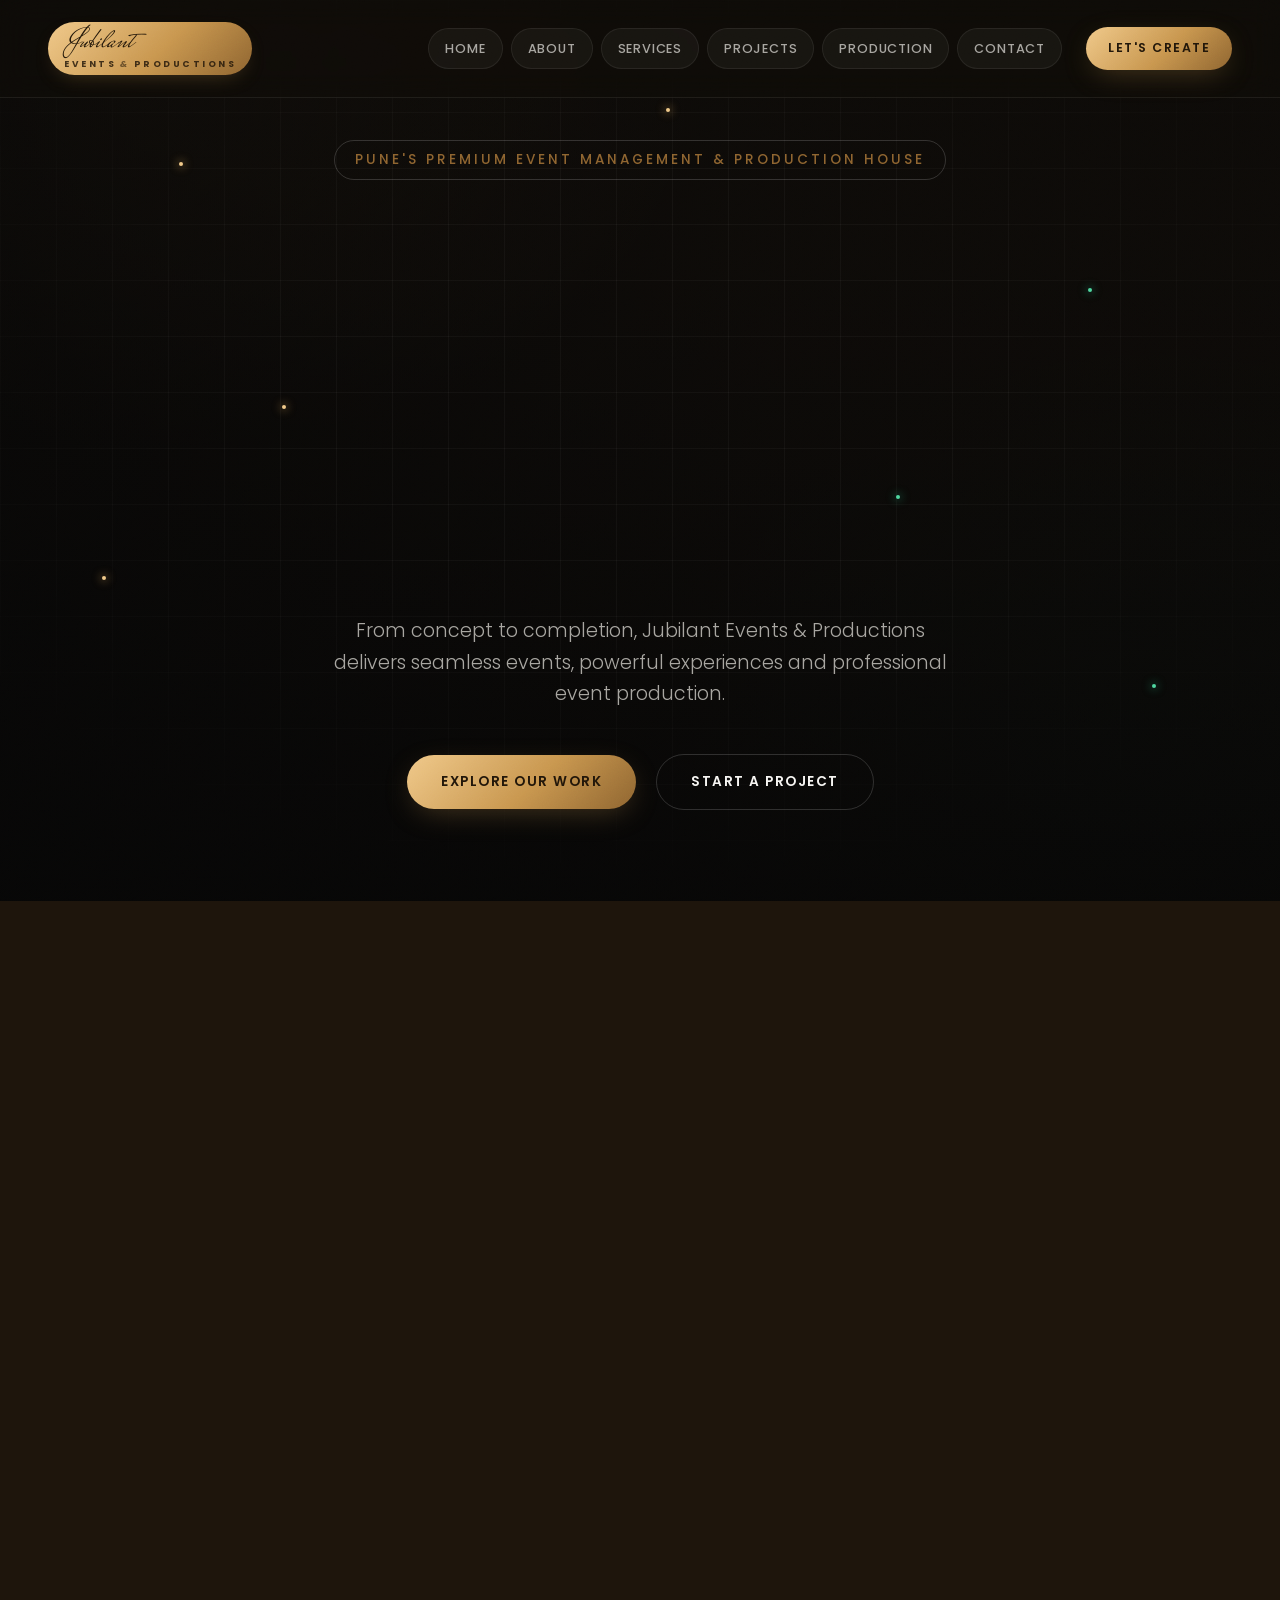
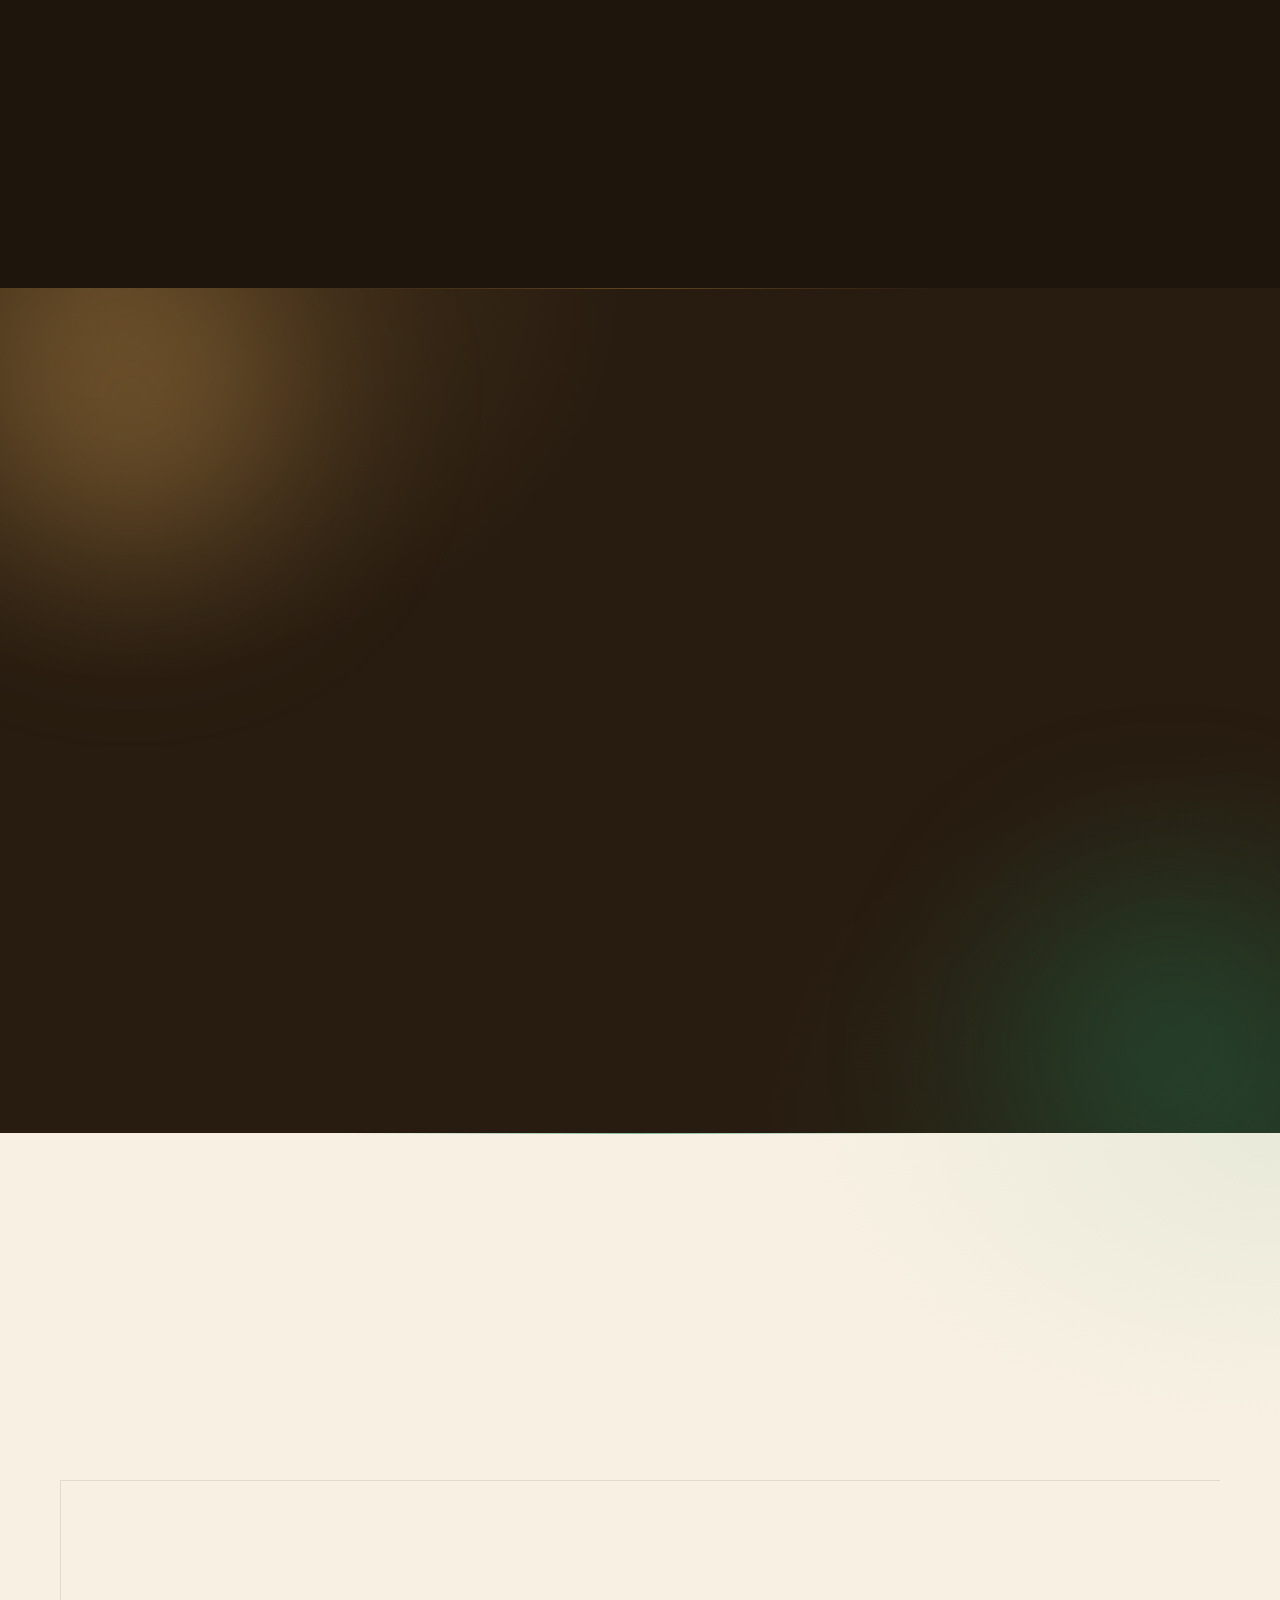
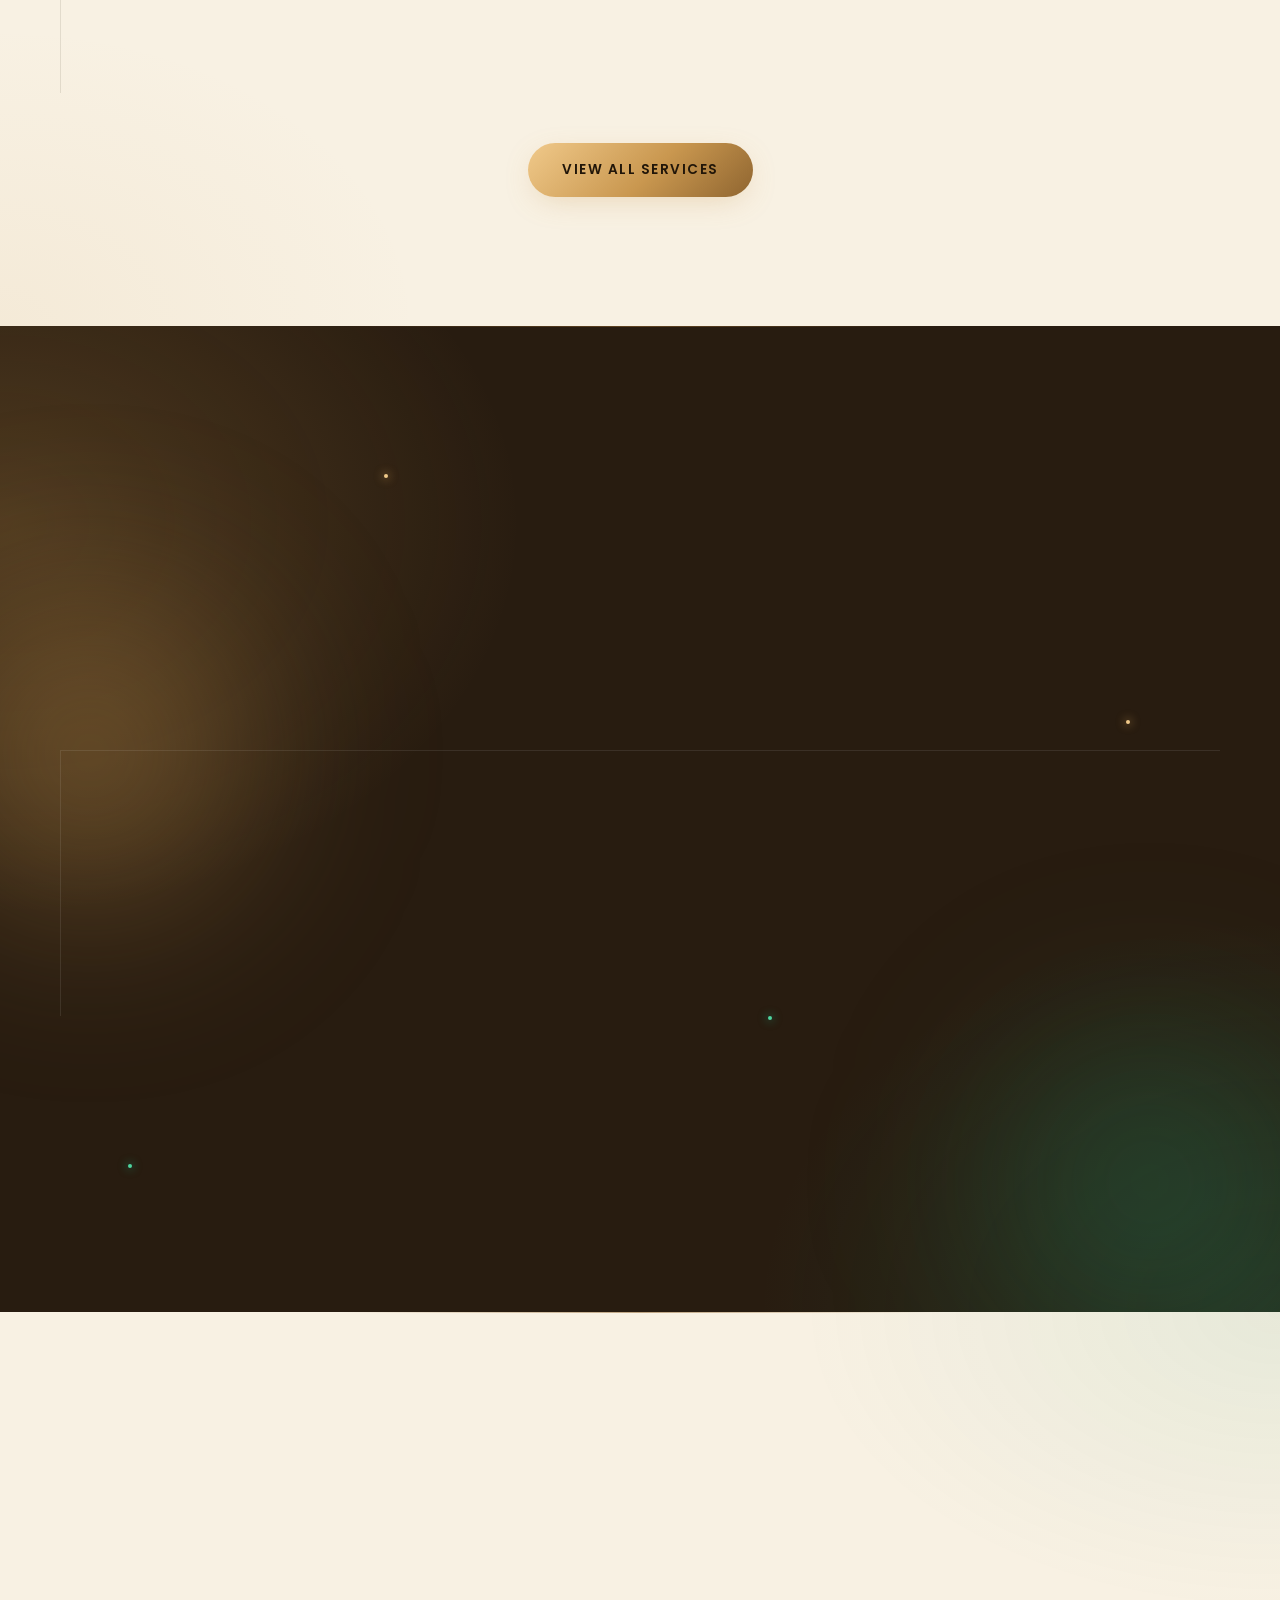
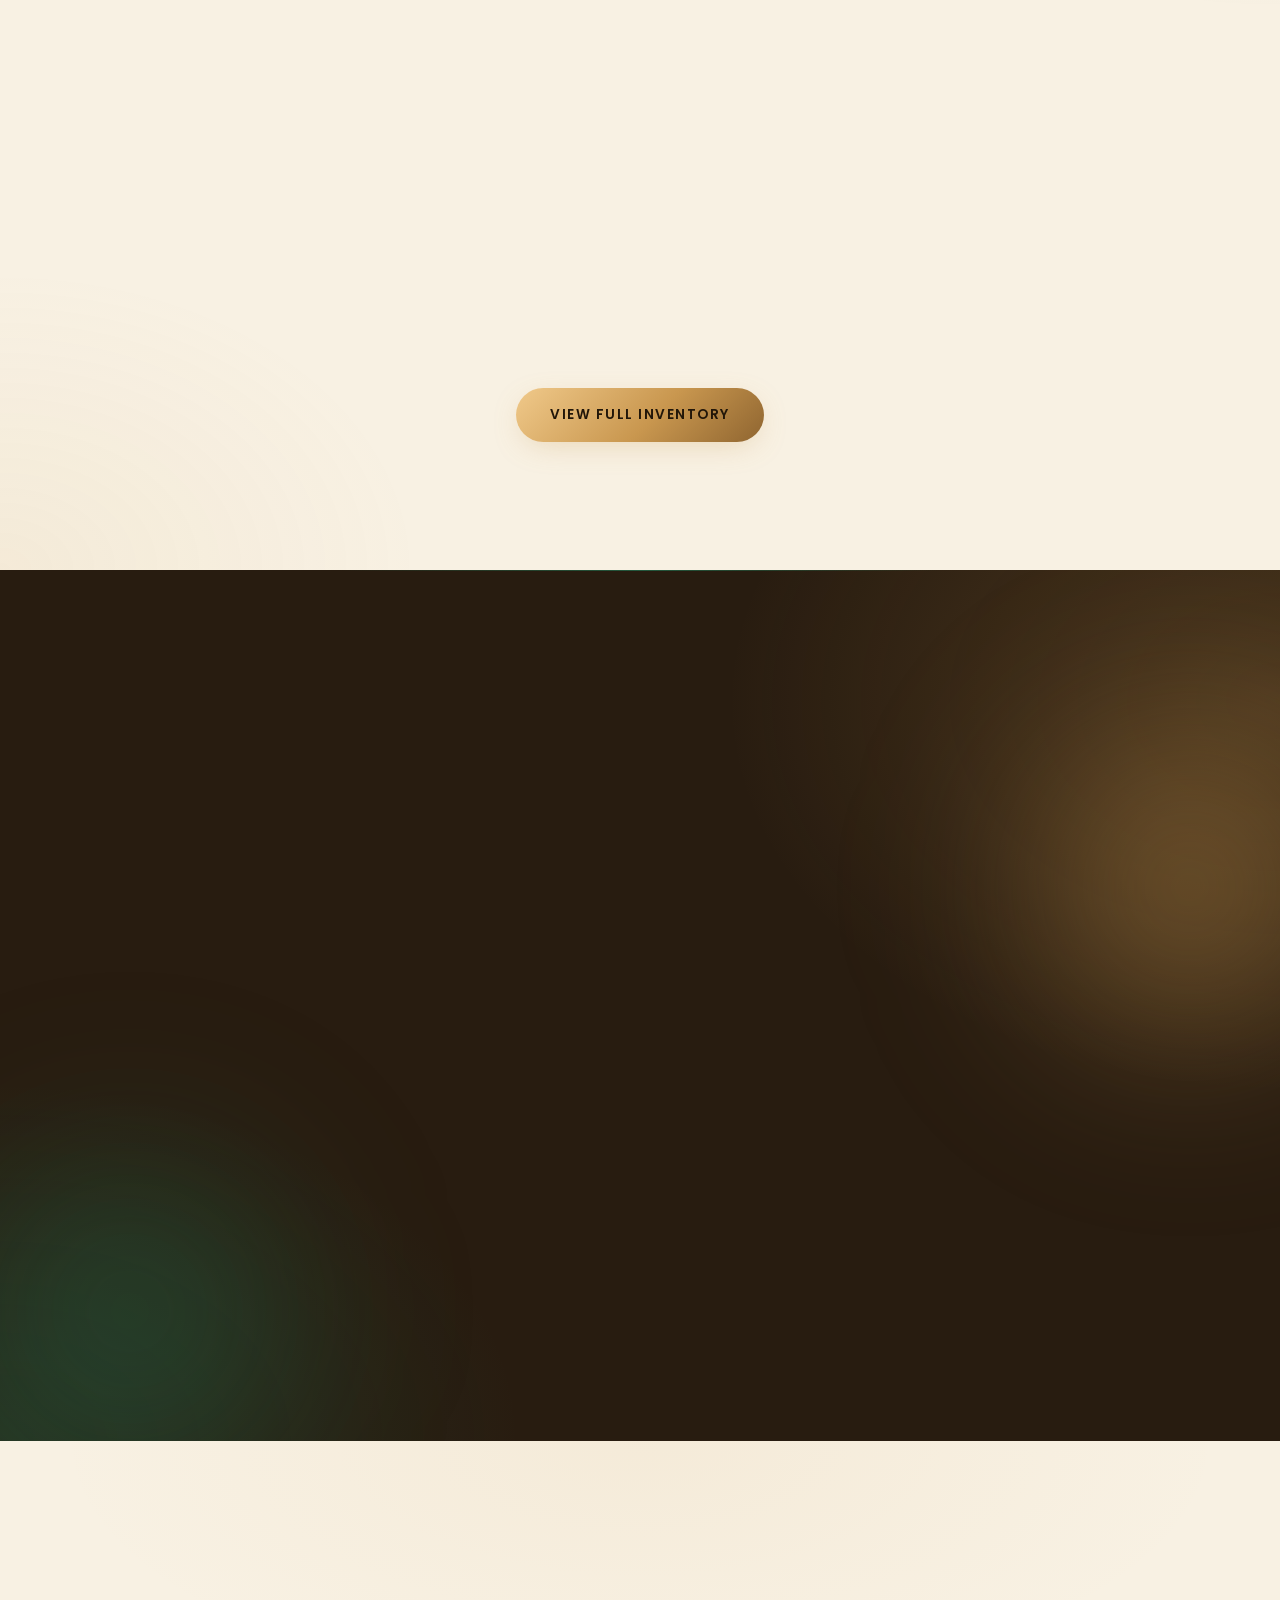
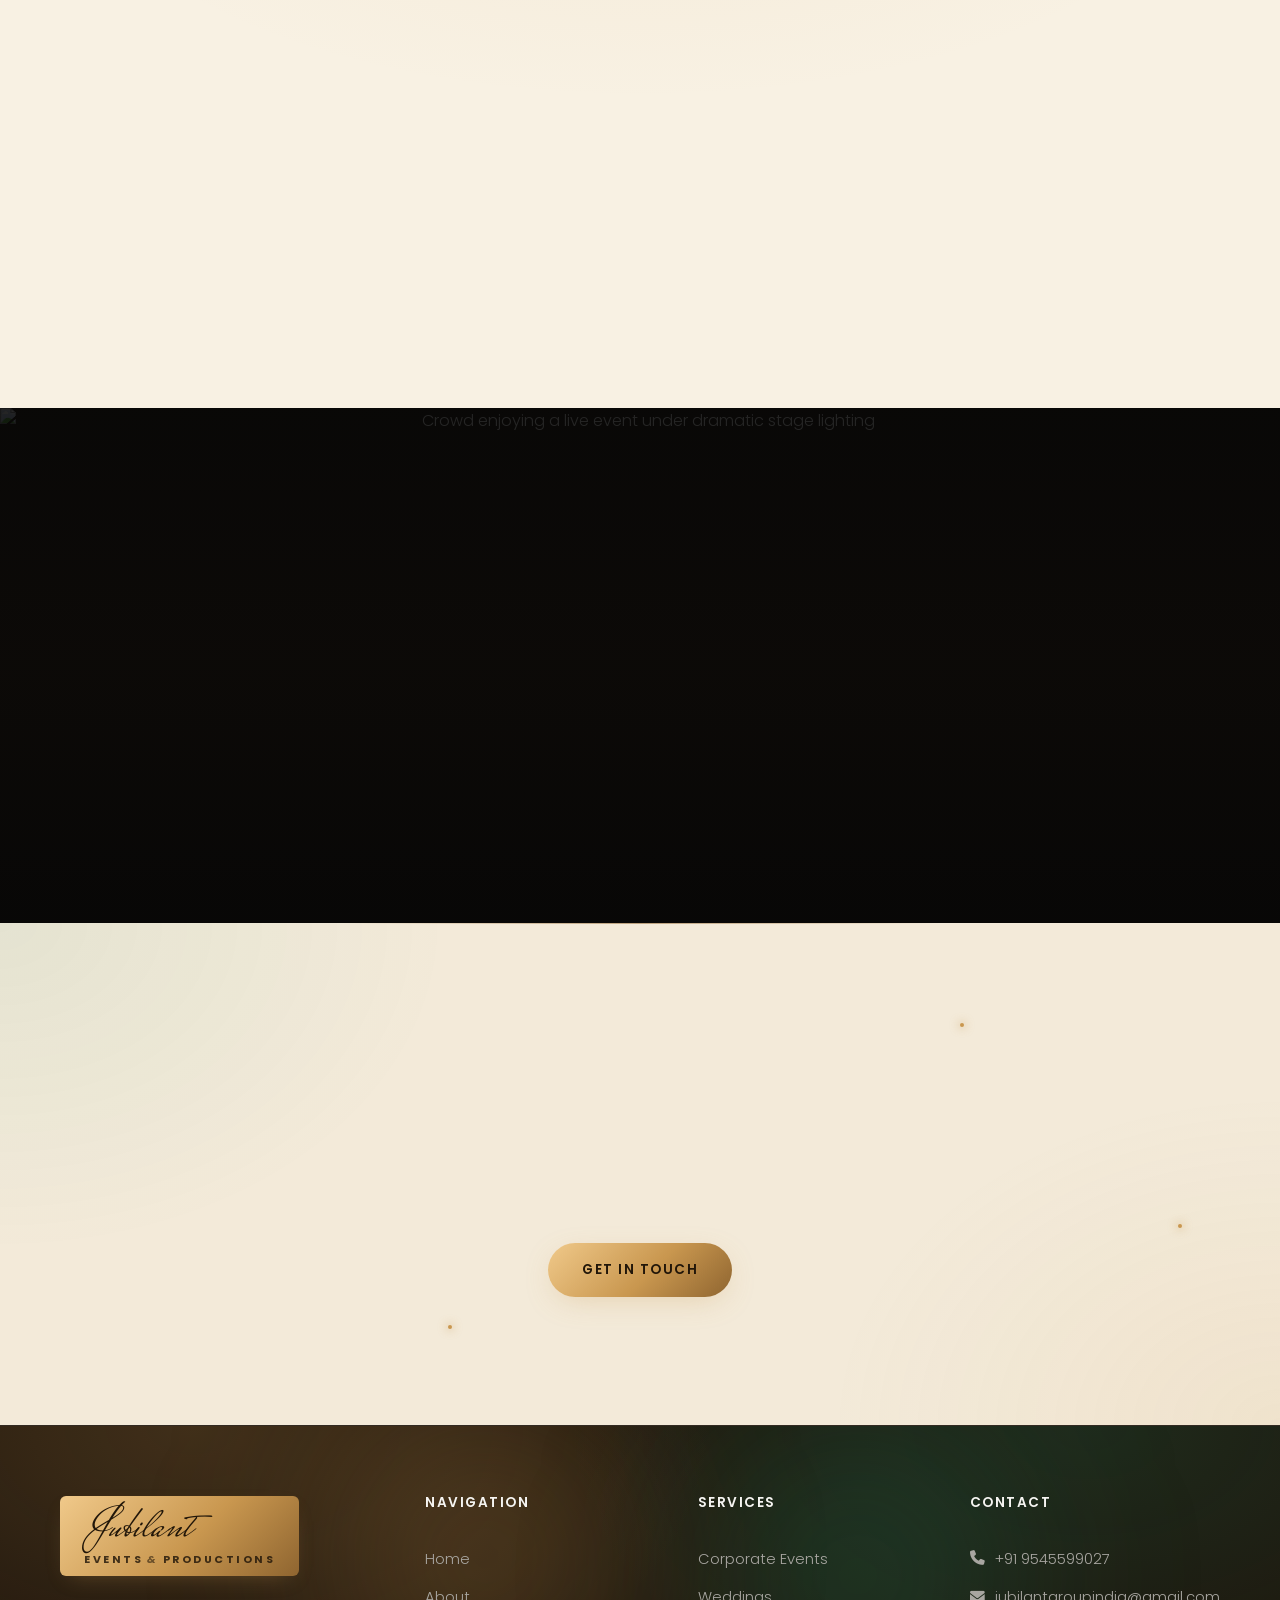
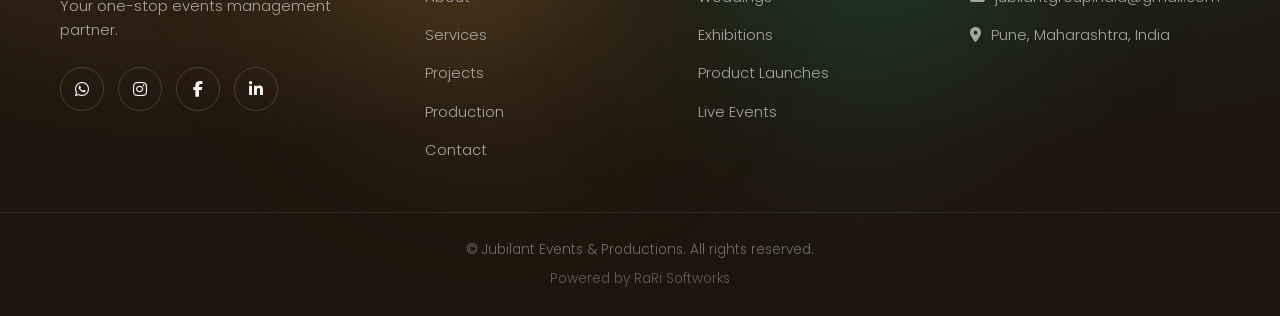
==== commit 3e9f987a: "Restore black/white/gold redesign baseline The other session's edits reverted the site past this poi" ====
--- a/index.html
+++ b/index.html
@@ -69,7 +69,13 @@
   <main id="main">
 
     <!-- HERO -->
-    <section id="home" class="hero light-section">
+    <section id="home" class="hero">
+      <div class="hero-media">
+        <!-- Add the real showreel here once provided: <video class="hero-bg-video" autoplay muted loop playsinline poster="..."><source src="videos/reel.mp4" type="video/mp4"></video> -->
+        <video class="hero-bg-video" autoplay muted loop playsinline poster="https://images.unsplash.com/photo-1492684223066-81342ee5ff30?w=1600&q=80&auto=format&fit=crop"></video>
+        <div class="hero-media-overlay"></div>
+      </div>
+
       <div class="sparkle-field" aria-hidden="true">
         <span class="sparkle" style="top:18%; left:14%; animation-delay:0s;"></span>
         <span class="sparkle sparkle-emerald" style="top:32%; left:85%; animation-delay:0.8s;"></span>
@@ -95,6 +101,36 @@
       </div>
     </section>
 
+    <!-- HOW WE WORK (two-column) -->
+    <section class="how-we-work">
+      <div class="container">
+        <div class="section-head reveal-up">
+          <p class="section-eyebrow center">What We Do</p>
+          <h2 class="section-heading center">TWO TEAMS. ONE SEAMLESS DELIVERY.</h2>
+        </div>
+        <div class="how-we-work-grid">
+          <div class="how-we-work-col reveal-left">
+            <div class="how-we-work-media">
+              <img src="https://images.unsplash.com/photo-1618106494700-4b0049e83ed8?w=900&q=80&auto=format&fit=crop" alt="Canopy tent set up on a lawn ahead of a managed event" loading="lazy">
+            </div>
+            <p class="section-eyebrow">Event Management</p>
+            <h3>CONCEPT TO COMPLETION, FULLY COORDINATED.</h3>
+            <p>From the first brief to the final walkthrough, our planning team manages vendors, timelines, logistics and on-ground execution — so nothing is left to chance.</p>
+            <a href="services.html" class="btn-link magnetic">Learn More <i class="fa-solid fa-arrow-right"></i></a>
+          </div>
+          <div class="how-we-work-col reveal-right">
+            <div class="how-we-work-media">
+              <img src="https://images.unsplash.com/photo-1560439514-4e9645039924?w=900&q=80&auto=format&fit=crop" alt="Exhibition hall fitted with custom structures built in-house" loading="lazy">
+            </div>
+            <p class="section-eyebrow">In-House Production</p>
+            <h3>BUILT IN 2018, OWNED END-TO-END.</h3>
+            <p>Stages, structures, fabrication and technical production run through our own production house — giving us full control over quality, timelines and cost.</p>
+            <a href="production.html" class="btn-link magnetic">Learn More <i class="fa-solid fa-arrow-right"></i></a>
+          </div>
+        </div>
+      </div>
+    </section>
+
     <!-- ABOUT (teaser) -->
     <section id="about" class="about">
       <span class="glow-orb glow-gold" style="top:-120px; left:-100px;" aria-hidden="true"></span>
@@ -178,22 +214,26 @@
 
         <div class="features-grid">
           <div class="feature-card reveal-up">
-            <div class="feature-icon"><i class="fa-solid fa-award"></i></div>
+            <span class="feature-num">01</span>
+            <i class="fa-solid fa-award feature-icon"></i>
             <h3>Experience</h3>
             <p>Years of hands-on expertise across events of every size and complexity.</p>
           </div>
           <div class="feature-card reveal-up delay-1">
-            <div class="feature-icon"><i class="fa-solid fa-medal"></i></div>
+            <span class="feature-num">02</span>
+            <i class="fa-solid fa-medal feature-icon"></i>
             <h3>Quality</h3>
             <p>Meticulous attention to detail, from concept sketches to final execution.</p>
           </div>
           <div class="feature-card reveal-up delay-2">
-            <div class="feature-icon"><i class="fa-solid fa-diagram-project"></i></div>
+            <span class="feature-num">03</span>
+            <i class="fa-solid fa-diagram-project feature-icon"></i>
             <h3>End-to-End Execution</h3>
             <p>In-house production means full control over quality, timelines and cost.</p>
           </div>
           <div class="feature-card reveal-up delay-3">
-            <div class="feature-icon"><i class="fa-solid fa-headset"></i></div>
+            <span class="feature-num">04</span>
+            <i class="fa-solid fa-headset feature-icon"></i>
             <h3>Dedicated Support</h3>
             <p>A committed team, on call and on-ground, from planning through to the last minute.</p>
           </div>
--- a/style.css
+++ b/style.css
@@ -325,10 +325,6 @@
   to { background-position: 56px 56px, 56px 56px; }
 }
 
-/* ---- Navbar hide-on-scroll ---- */
-.navbar.nav-hidden {
-  transform: translateY(-100%);
-}
 
 /* ---- Magnetic buttons ---- */
 .magnetic {
@@ -337,14 +333,12 @@
 }
 
 /* ---- Card spotlight glow ---- */
-.service-card,
-.feature-card {
+.service-card {
   --mx: 50%;
   --my: 50%;
 }
 
-.service-card::after,
-.feature-card::after {
+.service-card::after {
   content: '';
   position: absolute;
   inset: 0;
@@ -355,67 +349,20 @@
   transition: opacity 0.5s var(--ease);
 }
 
-.service-card:hover::after,
-.feature-card:hover::after {
+.service-card:hover::after {
   opacity: 1;
 }
 
 .service-card > * {
   position: relative;
   z-index: 1;
-}
-
-.feature-card > * {
-  position: relative;
-  z-index: 1;
-}
-
-/* ---- Feature card border beam ---- */
-@property --angle {
-  syntax: '<angle>';
-  initial-value: 0deg;
-  inherits: false;
-}
-
-.feature-card {
-  position: relative;
-  isolation: isolate;
-}
-
-.feature-card::before {
-  content: '';
-  position: absolute;
-  inset: -1px;
-  z-index: -1;
-  border-radius: 17px;
-  padding: 1px;
-  background: conic-gradient(from var(--angle, 0deg), transparent 0%, var(--gold-light) 12%, transparent 28%);
-  -webkit-mask: linear-gradient(#000 0 0) content-box, linear-gradient(#000 0 0);
-  mask: linear-gradient(#000 0 0) content-box, linear-gradient(#000 0 0);
-  -webkit-mask-composite: xor;
-  mask-composite: exclude;
-  opacity: 0;
-  transition: opacity 0.4s var(--ease);
-}
-
-.feature-card:hover::before {
-  opacity: 1;
-  animation: beamRotate 2.6s linear infinite;
-}
-
-.feature-card:nth-child(even):hover::before {
-  background: conic-gradient(from var(--angle, 0deg), transparent 0%, var(--emerald-light) 12%, transparent 28%);
-}
-
-@keyframes beamRotate {
-  to { --angle: 360deg; }
 }
 
 /* ---- Image reveal wipe (panel slide-away, keeps the <img> itself unclipped
    so native lazy-loading and IntersectionObserver track it normally) ---- */
 .about-media::before,
 .inventory-card::before,
-.project-card::before,
+.project-card-media::before,
 .featured-media::before {
   content: '';
   position: absolute;
@@ -430,9 +377,28 @@
 
 .about-media.visible::before,
 .inventory-card.visible::before,
-.project-card.visible::before,
+.project-card.visible .project-card-media::before,
 .featured-project.visible .featured-media::before {
   transform: scaleX(0);
+}
+
+/* ---- Image reveal zoom-settle (image starts slightly zoomed in, settles to
+   scale(1) in step with the wipe panel above, then hover scale takes over) ---- */
+.about-media img,
+.inventory-card img,
+.project-card-media img,
+.featured-media img,
+.how-we-work-media img {
+  transform: scale(1.15);
+  transition: transform 1.2s var(--ease);
+}
+
+.about-media.visible img,
+.inventory-card.visible img,
+.project-card.visible .project-card-media img,
+.featured-project.visible .featured-media img,
+.how-we-work-col.visible .how-we-work-media img {
+  transform: scale(1);
 }
 
 /* ---- About stats storytelling beam ---- */
@@ -460,7 +426,6 @@
 @media (prefers-reduced-motion: reduce) {
   body { opacity: 1; transition: none; }
   .hero::after { animation: none; }
-  .feature-card:hover::before { animation: none; }
 }
 
 .text-gold {
@@ -586,6 +551,35 @@
   .btn-pulse { animation: none; }
 }
 
+.btn-link {
+  display: inline-flex;
+  align-items: center;
+  gap: 10px;
+  font-family: var(--font-display);
+  font-weight: 700;
+  font-size: 0.95rem;
+  letter-spacing: 0.2px;
+  color: var(--gold);
+  padding-bottom: 3px;
+  border-bottom: 1.5px solid var(--gold-dim);
+  transition: gap 0.3s var(--ease), color 0.3s var(--ease), border-color 0.3s var(--ease);
+}
+
+.btn-link i {
+  font-size: 0.82rem;
+  transition: transform 0.3s var(--ease);
+}
+
+.btn-link:hover {
+  gap: 14px;
+  color: var(--gold-light);
+  border-color: var(--gold-light);
+}
+
+.btn-link:hover i {
+  transform: translateX(3px);
+}
+
 /* ---------- Scroll progress ---------- */
 .scroll-progress {
   position: fixed;
@@ -598,45 +592,41 @@
   transition: width 0.1s linear;
 }
 
-/* ---------- Navbar (MDNT & Kaleida Inspired Floating Pill) ---------- */
+/* ---------- Navbar ---------- */
 .navbar {
   position: fixed;
-  top: 16px;
-  left: 50%;
-  transform: translateX(-50%);
-  width: min(1280px, calc(100% - 32px));
+  top: 0;
+  left: 0;
+  width: 100%;
   z-index: 1000;
-  padding: 8px 12px 8px 24px;
-  border-radius: 100px;
-  transition: top 0.4s var(--ease), background 0.4s var(--ease), border-color 0.4s var(--ease), box-shadow 0.4s var(--ease), transform 0.4s var(--ease);
-  background: rgba(12, 9, 16, 0.72);
-  backdrop-filter: blur(28px) saturate(180%);
-  -webkit-backdrop-filter: blur(28px) saturate(180%);
-  border: 1px solid rgba(255, 255, 255, 0.12);
-  box-shadow: 0 20px 48px -16px rgba(0, 0, 0, 0.65), 0 0 0 1px rgba(255, 255, 255, 0.04) inset;
+  padding: 22px 48px;
+  transition: var(--transition), padding 0.4s var(--ease);
+  background: rgba(15, 12, 9, 0.5);
+  backdrop-filter: blur(14px) saturate(160%);
+  -webkit-backdrop-filter: blur(14px) saturate(160%);
+  border-bottom: 1px solid rgba(255, 255, 255, 0.07);
 }
 
 .navbar.scrolled {
-  top: 10px;
-  background: rgba(8, 6, 12, 0.92);
-  border-color: rgba(201, 151, 79, 0.3);
-  box-shadow: 0 24px 50px -14px rgba(0, 0, 0, 0.8), 0 0 24px -6px rgba(201, 151, 79, 0.18);
+  padding: 14px 48px;
+  background: rgba(13, 10, 8, 0.94);
+  border-bottom-color: var(--border);
+  box-shadow: 0 20px 44px -18px rgba(0, 0, 0, 0.55);
 }
 
 .nav-container {
   display: flex;
   align-items: center;
   justify-content: space-between;
-  gap: 18px;
-}
-
-/* Brand logo */
+  gap: 16px;
+  max-width: 1400px;
+  margin: 0 auto;
+}
+
 .logo {
   display: flex;
   align-items: center;
-  gap: 12px;
   flex-shrink: 0;
-  text-decoration: none;
 }
 
 .logo-badge {
@@ -644,359 +634,150 @@
   flex-direction: column;
   align-items: flex-start;
   background: var(--gradient-gold);
-  padding: 6px 16px 5px;
+  padding: 7px 16px 6px;
   border-radius: 100px;
   line-height: 1;
-  box-shadow: 0 6px 20px -6px var(--gold-glow);
+  box-shadow: 0 8px 22px -10px var(--gold-glow);
   transition: transform 0.4s var(--ease), box-shadow 0.4s var(--ease);
 }
 
 .logo:hover .logo-badge {
   transform: translateY(-2px) scale(1.03);
-  box-shadow: 0 10px 28px -6px var(--gold-glow);
+  box-shadow: 0 12px 30px -8px var(--gold-glow);
 }
 
 .logo-script {
   font-family: var(--font-script);
-  font-size: 1.85rem;
+  font-size: 1.8rem;
   font-weight: 400;
   color: var(--ink);
   line-height: 1;
-  letter-spacing: 0.5px;
 }
 
 .logo-sub {
   font-family: var(--font-body);
-  font-size: 0.54rem;
+  font-size: 0.56rem;
   font-weight: 700;
-  letter-spacing: 2.6px;
+  letter-spacing: 2.5px;
   text-transform: uppercase;
   color: var(--ink);
-  opacity: 0.85;
+  opacity: 0.82;
   margin-top: 2px;
 }
 
 .logo-amp {
   display: inline-block;
-  margin: 0 3px;
+  margin: 0 4px;
   font-style: italic;
-  opacity: 0.75;
-}
-
-/* Availability / Bookings Status Pill */
-.nav-status-badge {
-  display: inline-flex;
+  opacity: 0.7;
+}
+
+.logo-lg .logo-badge {
+  padding: 12px 24px 10px;
+  border-radius: 6px;
+}
+
+.logo-lg .logo-script {
+  font-size: 2.8rem;
+}
+
+.logo-lg .logo-sub {
+  font-size: 0.68rem;
+}
+
+.nav-links {
+  display: flex;
   align-items: center;
   gap: 8px;
-  padding: 5px 12px;
-  border-radius: 100px;
-  background: rgba(255, 255, 255, 0.04);
-  border: 1px solid rgba(255, 255, 255, 0.08);
-  font-size: 0.7rem;
-  color: var(--gray);
-  letter-spacing: 0.5px;
-  transition: border-color 0.3s var(--ease), color 0.3s var(--ease);
-}
-
-.status-beacon {
-  width: 6px;
-  height: 6px;
-  border-radius: 50%;
-  background: var(--emerald-light);
-  box-shadow: 0 0 10px var(--emerald-glow), 0 0 0 2px rgba(79, 214, 160, 0.2);
-  animation: beaconPulse 2.2s infinite;
-}
-
-@keyframes beaconPulse {
-  0%, 100% { transform: scale(1); opacity: 1; }
-  50% { transform: scale(1.35); opacity: 0.7; box-shadow: 0 0 14px var(--emerald-glow), 0 0 0 4px rgba(79, 214, 160, 0.1); }
-}
-
-/* Nav Links & Sliding Pill Tracker */
-.nav-links-wrapper {
-  position: relative;
-  display: flex;
-  align-items: center;
-}
-
-.nav-links {
-  position: relative;
-  display: flex;
-  align-items: center;
-  gap: 4px;
   margin-left: auto;
-  padding: 3px;
-  border-radius: 100px;
-  background: rgba(255, 255, 255, 0.03);
-  border: 1px solid rgba(255, 255, 255, 0.06);
-}
-
-/* Sliding active pill indicator */
-.nav-pill-tracker {
-  position: absolute;
-  top: 3px;
-  bottom: 3px;
-  left: 0;
-  width: 0;
-  border-radius: 100px;
-  background: rgba(201, 151, 79, 0.18);
-  border: 1px solid rgba(201, 151, 79, 0.45);
-  box-shadow: 0 0 20px rgba(201, 151, 79, 0.25);
-  pointer-events: none;
-  opacity: 0;
-  transition: left 0.35s cubic-bezier(0.19, 1, 0.22, 1), width 0.35s cubic-bezier(0.19, 1, 0.22, 1), opacity 0.25s ease;
-  z-index: 0;
-}
-
-.nav-pill-tracker.visible {
-  opacity: 1;
 }
 
 .nav-link {
   position: relative;
-  z-index: 1;
-  font-size: 0.78rem;
+  font-size: 0.8rem;
   font-weight: 500;
-  letter-spacing: 1px;
+  letter-spacing: 0.8px;
   text-transform: uppercase;
   color: var(--gray);
-  padding: 8px 16px;
+  padding: 9px 16px;
   border-radius: 100px;
-  transition: color 0.3s var(--ease);
-  text-decoration: none;
-  white-space: nowrap;
+  background: rgba(255, 255, 255, 0.045);
+  border: 1px solid rgba(255, 255, 255, 0.07);
+  transition: color 0.3s var(--ease), background 0.3s var(--ease), border-color 0.3s var(--ease), transform 0.3s var(--ease);
 }
 
 .nav-link:hover {
   color: var(--white);
+  background: rgba(255, 255, 255, 0.12);
+  border-color: rgba(255, 255, 255, 0.18);
+  transform: translateY(-1px);
 }
 
 .nav-link.active {
-  color: var(--gold-light);
-  font-weight: 600;
-}
-
-/* Luxury Nav CTA */
-.nav-cta-luxury {
-  display: inline-flex;
-  align-items: center;
-  gap: 8px;
-  padding: 10px 22px;
-  font-size: 0.76rem;
-  font-weight: 600;
-  letter-spacing: 1.4px;
-  text-transform: uppercase;
-  border-radius: 100px;
+  color: var(--ink);
   background: var(--gradient-gold);
-  color: var(--ink);
-  box-shadow: 0 6px 24px -6px var(--gold-glow);
-  transition: transform 0.35s var(--ease), box-shadow 0.35s var(--ease);
-  white-space: nowrap;
-  position: relative;
-  overflow: hidden;
-  text-decoration: none;
-}
-
-.nav-cta-luxury::before {
-  content: '';
-  position: absolute;
-  inset: 0;
-  background: linear-gradient(120deg, transparent, rgba(255, 255, 255, 0.4), transparent);
-  transform: translateX(-100%);
-  transition: transform 0.6s var(--ease);
-}
-
-.nav-cta-luxury:hover::before {
-  transform: translateX(100%);
-}
-
-.nav-cta-luxury:hover {
-  transform: translateY(-2px) scale(1.02);
-  box-shadow: 0 10px 30px -4px var(--gold-glow);
-}
-
-.nav-cta-luxury i {
-  font-size: 0.72rem;
-  transition: transform 0.3s var(--ease);
-}
-
-.nav-cta-luxury:hover i {
-  transform: translateX(3px);
-}
-
-/* Modern Hamburger (2 lines, morphing) */
+  border-color: transparent;
+}
+
+.nav-cta {
+  margin-left: 8px;
+  padding: 11px 22px;
+  font-size: 0.78rem;
+}
+
 .hamburger {
   display: none;
   flex-direction: column;
   justify-content: center;
   align-items: center;
-  gap: 6px;
-  width: 42px;
-  height: 42px;
-  border-radius: 50%;
-  background: rgba(255, 255, 255, 0.06);
-  border: 1px solid rgba(255, 255, 255, 0.1);
-  transition: background 0.3s var(--ease), border-color 0.3s var(--ease), transform 0.3s var(--ease);
-  z-index: 1200;
-  cursor: pointer;
-}
-
-.hamburger:hover {
-  background: rgba(255, 255, 255, 0.12);
-  border-color: rgba(201, 151, 79, 0.4);
-}
-
-.hamburger span {
-  display: block;
-  width: 20px;
-  height: 1.5px;
-  background: var(--white);
-  transition: transform 0.4s var(--ease), opacity 0.3s ease, width 0.3s ease;
-  border-radius: 2px;
-}
-
-.hamburger span:nth-child(2) {
-  width: 14px;
-  align-self: flex-end;
-  margin-right: 11px;
-}
-
-.hamburger.active {
-  background: rgba(201, 151, 79, 0.15);
-  border-color: var(--gold);
-}
-
-.hamburger.active span:nth-child(1) {
-  transform: translateY(3.75px) rotate(45deg);
-  width: 20px;
-}
-
-.hamburger.active span:nth-child(2) {
-  transform: translateY(-3.75px) rotate(-45deg);
-  width: 20px;
-  margin-right: 0;
-  align-self: center;
-}
-
-/* Fullscreen Editorial Mobile Menu (MDNT & Kaleida Style) */
-.mobile-drawer {
-  position: fixed;
-  inset: 0;
-  background: rgba(8, 6, 12, 0.98);
-  backdrop-filter: blur(30px);
-  -webkit-backdrop-filter: blur(30px);
-  z-index: 1150;
-  display: flex;
-  flex-direction: column;
-  justify-content: space-between;
-  padding: 100px 32px 40px;
-  opacity: 0;
-  visibility: hidden;
-  pointer-events: none;
-  transform: translateY(-20px);
-  transition: opacity 0.5s var(--ease), transform 0.5s var(--ease), visibility 0.5s;
-}
-
-.mobile-drawer.active {
-  opacity: 1;
-  visibility: visible;
-  pointer-events: all;
-  transform: translateY(0);
-}
-
-.mobile-drawer-nav {
-  display: flex;
-  flex-direction: column;
-  gap: 14px;
-}
-
-.mobile-drawer-link {
-  display: flex;
-  align-items: baseline;
-  gap: 16px;
-  text-decoration: none;
-  padding: 8px 0;
-  border-bottom: 1px solid rgba(255, 255, 255, 0.06);
-  transition: color 0.3s var(--ease), transform 0.3s var(--ease);
-}
-
-.mobile-drawer-num {
-  font-family: var(--font-body);
-  font-size: 0.8rem;
-  color: var(--gold);
-  font-weight: 600;
-  letter-spacing: 1px;
-  opacity: 0.8;
-}
-
-.mobile-drawer-text {
-  font-family: var(--font-display);
-  font-size: clamp(2rem, 8vw, 3rem);
-  font-weight: 800;
-  text-transform: uppercase;
-  color: var(--white);
-  letter-spacing: -0.5px;
-  line-height: 1;
-  transition: color 0.3s var(--ease), transform 0.3s var(--ease);
-}
-
-.mobile-drawer-link:hover .mobile-drawer-text,
-.mobile-drawer-link.active .mobile-drawer-text {
-  color: var(--gold);
-  transform: translateX(8px);
-}
-
-.mobile-drawer-footer {
-  display: flex;
-  flex-direction: column;
-  gap: 20px;
-  padding-top: 24px;
-  border-top: 1px solid rgba(255, 255, 255, 0.1);
-}
-
-.mobile-drawer-contact {
-  display: flex;
-  flex-direction: column;
-  gap: 6px;
-  font-size: 0.85rem;
-  color: var(--gray);
-}
-
-.mobile-drawer-contact a {
-  color: var(--white);
-  text-decoration: none;
-}
-
-.mobile-drawer-contact a:hover {
-  color: var(--gold);
-}
-
-.mobile-drawer-socials {
-  display: flex;
-  gap: 16px;
-}
-
-.mobile-drawer-socials a {
+  gap: 5px;
   width: 40px;
   height: 40px;
   border-radius: 50%;
   background: rgba(255, 255, 255, 0.06);
-  display: flex;
-  align-items: center;
-  justify-content: center;
-  color: var(--white);
-  border: 1px solid rgba(255, 255, 255, 0.1);
-  transition: background 0.3s var(--ease), color 0.3s var(--ease), border-color 0.3s var(--ease);
-}
-
-.mobile-drawer-socials a:hover {
-  background: var(--gradient-gold);
-  color: var(--ink);
-  border-color: var(--gold);
+  transition: background 0.3s var(--ease);
+  z-index: 1100;
+}
+
+.hamburger:hover {
+  background: rgba(255, 255, 255, 0.12);
+}
+
+.hamburger span {
+  display: block;
+  width: 24px;
+  height: 2px;
+  background: var(--white);
+  transition: var(--transition);
+  border-radius: 2px;
+}
+
+.hamburger.active span:nth-child(1) {
+  transform: translateY(7px) rotate(45deg);
+}
+
+.hamburger.active span:nth-child(2) {
+  opacity: 0;
+}
+
+.hamburger.active span:nth-child(3) {
+  transform: translateY(-7px) rotate(-45deg);
 }
 
 .mobile-overlay {
-  display: none;
+  position: fixed;
+  inset: 0;
+  background: rgba(0, 0, 0, 0.6);
+  backdrop-filter: blur(4px);
+  z-index: 990;
+  opacity: 0;
+  visibility: hidden;
+  transition: var(--transition);
+}
+
+.mobile-overlay.active {
+  opacity: 1;
+  visibility: visible;
 }
 
 /* ---------- Section heads ---------- */
@@ -1052,7 +833,7 @@
   margin-bottom: 0;
 }
 
-/* ---------- Hero (MDNT & Kaleida Inspired Video Reel & Dark Canvas) ---------- */
+/* ---------- Hero ---------- */
 .hero {
   position: relative;
   min-height: 100vh;
@@ -1060,58 +841,11 @@
   align-items: center;
   justify-content: center;
   overflow: hidden;
-  padding: 160px 24px 100px;
-  background: #08060c;
-}
-
-/* Background video reel container */
-.hero-reel-container {
-  position: absolute;
-  inset: 0;
-  z-index: 0;
-  overflow: hidden;
-  pointer-events: none;
-}
-
-.hero-video {
-  width: 100%;
-  height: 100%;
-  object-fit: cover;
-  opacity: 0.52;
-  filter: saturate(1.2) contrast(1.1);
-  transition: opacity 1.2s var(--ease), transform 2s var(--ease);
-  transform: scale(1.03);
-  will-change: transform, opacity;
-}
-
-.hero-reel-container.is-paused .hero-video {
-  opacity: 0.3;
-}
-
-/* Multi-layer cinematic gradient scrims */
-.hero-scrim-vertical {
-  position: absolute;
-  inset: 0;
-  background: linear-gradient(180deg, rgba(8,6,12,0.85) 0%, rgba(8,6,12,0.3) 40%, rgba(8,6,12,0.8) 80%, #08060c 100%);
-  z-index: 1;
-  pointer-events: none;
-}
-
-.hero-scrim-radial {
-  position: absolute;
-  inset: 0;
-  background: radial-gradient(ellipse at 50% 45%, rgba(8,6,12,0.15) 0%, rgba(8,6,12,0.85) 100%);
-  z-index: 1;
-  pointer-events: none;
-}
-
-/* Interactive particle constellation canvas */
-.hero-canvas {
-  position: absolute;
-  inset: 0;
-  z-index: 2;
-  pointer-events: none;
-  opacity: 0.7;
+  padding: 140px 24px 90px;
+  background:
+    radial-gradient(ellipse 900px 600px at 12% 10%, rgba(201, 151, 79, 0.14), transparent 60%),
+    radial-gradient(ellipse 800px 700px at 90% 85%, rgba(31, 138, 99, 0.10), transparent 60%),
+    var(--black);
 }
 
 .hero-aurora {
@@ -1126,9 +860,10 @@
   position: absolute;
   inset: 0;
   z-index: 0;
-}
-
-.hero-img {
+  overflow: hidden;
+}
+
+.hero-bg-video {
   width: 100%;
   height: 100%;
   object-fit: cover;
@@ -1141,56 +876,21 @@
   to { transform: scale(1); }
 }
 
+.hero-media-overlay {
+  position: absolute;
+  inset: 0;
+  background:
+    linear-gradient(180deg, rgba(6,6,6,0.55) 0%, rgba(6,6,6,0.55) 30%, rgba(6,6,6,0.92) 100%),
+    linear-gradient(90deg, rgba(6,6,6,0.7) 0%, rgba(6,6,6,0.35) 60%);
+}
+
 .hero-content {
   position: relative;
-  z-index: 3;
-  max-width: 980px;
+  z-index: 1;
+  max-width: 900px;
   text-align: center;
   padding: 0 24px;
   margin: 0 auto;
-}
-
-/* Luxury Eyebrow Badge */
-.hero-tag-badge {
-  display: inline-flex;
-  align-items: center;
-  gap: 10px;
-  padding: 8px 24px;
-  border-radius: 100px;
-  background: rgba(255, 255, 255, 0.04);
-  border: 1px solid rgba(201, 151, 79, 0.35);
-  backdrop-filter: blur(14px);
-  -webkit-backdrop-filter: blur(14px);
-  margin-bottom: 26px;
-  box-shadow: 0 8px 30px -8px rgba(0, 0, 0, 0.7);
-  transition: transform 0.3s var(--ease), border-color 0.3s var(--ease);
-}
-
-.hero-tag-badge:hover {
-  transform: translateY(-2px);
-  border-color: var(--gold-light);
-}
-
-.hero-tag-dot {
-  width: 7px;
-  height: 7px;
-  border-radius: 50%;
-  background: var(--gold-light);
-  box-shadow: 0 0 10px var(--gold-glow);
-  animation: tagDotPulse 2s infinite;
-}
-
-@keyframes tagDotPulse {
-  0%, 100% { opacity: 1; transform: scale(1); }
-  50% { opacity: 0.6; transform: scale(1.4); }
-}
-
-.hero-tag-text {
-  font-size: 0.76rem;
-  font-weight: 600;
-  letter-spacing: 2.5px;
-  text-transform: uppercase;
-  color: var(--gold-light);
 }
 
 .eyebrow {
@@ -1208,13 +908,31 @@
   border-radius: 100px;
 }
 
+.eyebrow::after {
+  content: '';
+  position: absolute;
+  top: 0;
+  left: -30%;
+  width: 30%;
+  height: 100%;
+  background: linear-gradient(120deg, transparent, rgba(240, 201, 138, 0.35), transparent);
+  animation: eyebrowShimmer 3.2s ease-in-out infinite;
+}
+
+@keyframes eyebrowShimmer {
+  0% { left: -30%; }
+  60%, 100% { left: 130%; }
+}
+
+@media (prefers-reduced-motion: reduce) {
+  .eyebrow::after { animation: none; display: none; }
+}
+
 .hero h1 {
-  font-size: clamp(2.5rem, 6.8vw, 5.6rem);
+  font-size: clamp(2.4rem, 7vw, 5.6rem);
   text-transform: uppercase;
   margin-bottom: 26px;
   letter-spacing: -1.5px;
-  color: var(--white);
-  line-height: 1.02;
 }
 
 .line-mask {
@@ -1232,12 +950,11 @@
 }
 
 .hero-text {
-  font-size: clamp(1rem, 1.6vw, 1.22rem);
-  color: rgba(246, 245, 242, 0.78);
-  max-width: 660px;
+  font-size: clamp(1rem, 1.6vw, 1.2rem);
+  color: var(--gray);
+  max-width: 620px;
   margin: 0 auto 44px;
   font-weight: 300;
-  line-height: 1.65;
 }
 
 .hero-buttons {
@@ -1248,87 +965,36 @@
   flex-wrap: wrap;
 }
 
-/* Floating Reel Controller Pills */
-.hero-reel-controls {
-  position: absolute;
-  bottom: 34px;
-  right: clamp(20px, 4vw, 50px);
-  display: flex;
-  align-items: center;
-  gap: 12px;
-  z-index: 10;
-}
-
-.reel-toggle-btn {
-  display: inline-flex;
-  align-items: center;
-  gap: 8px;
-  padding: 8px 16px;
-  border-radius: 100px;
-  background: rgba(12, 9, 16, 0.72);
-  backdrop-filter: blur(18px);
-  -webkit-backdrop-filter: blur(18px);
-  border: 1px solid rgba(255, 255, 255, 0.14);
-  color: var(--white);
-  font-size: 0.7rem;
-  font-weight: 600;
-  letter-spacing: 1.4px;
-  text-transform: uppercase;
-  transition: background 0.3s var(--ease), border-color 0.3s var(--ease), transform 0.3s var(--ease);
-  cursor: pointer;
-}
-
-.reel-toggle-btn:hover {
-  background: rgba(201, 151, 79, 0.16);
-  border-color: var(--gold);
-  transform: translateY(-2px);
-}
-
-.reel-status-dot {
-  width: 6px;
-  height: 6px;
-  border-radius: 50%;
-  background: var(--emerald-light);
-  box-shadow: 0 0 8px var(--emerald-glow);
-  transition: background 0.3s ease, box-shadow 0.3s ease;
-}
-
-.reel-toggle-btn.is-paused .reel-status-dot {
-  background: #ff5555;
-  box-shadow: 0 0 8px rgba(255, 85, 85, 0.6);
-}
-
 .scroll-indicator {
   position: absolute;
-  bottom: 34px;
+  bottom: 36px;
   left: 50%;
   transform: translateX(-50%);
   display: flex;
   flex-direction: column;
   align-items: center;
   gap: 10px;
-  font-size: 0.68rem;
+  font-size: 0.7rem;
   letter-spacing: 2px;
   text-transform: uppercase;
   color: var(--gray);
-  z-index: 5;
-  pointer-events: none;
+  z-index: 1;
 }
 
 .scroll-mouse {
-  width: 22px;
-  height: 36px;
-  border: 1.5px solid rgba(255, 255, 255, 0.25);
+  width: 24px;
+  height: 38px;
+  border: 1.5px solid var(--border-light);
   border-radius: 14px;
   display: flex;
   justify-content: center;
-  padding-top: 6px;
+  padding-top: 7px;
 }
 
 .scroll-mouse span {
-  width: 3px;
-  height: 7px;
-  background: var(--gold-light);
+  width: 4px;
+  height: 8px;
+  background: var(--gold);
   border-radius: 2px;
   animation: scrollDown 1.8s infinite;
 }
@@ -1338,61 +1004,45 @@
   100% { opacity: 0; transform: translateY(10px); }
 }
 
-/* ---------- MDNT-Style Marquee Ticker ---------- */
-.ticker-wrap {
-  position: relative;
+/* ---------- How We Work ---------- */
+.how-we-work {
+  padding: var(--section-pad) 0 calc(var(--section-pad) * 0.6);
+  background: var(--black);
+}
+
+.how-we-work-grid {
+  display: grid;
+  grid-template-columns: 1fr 1fr;
+  gap: clamp(40px, 6vw, 80px);
+  margin-top: clamp(40px, 6vw, 64px);
+}
+
+.how-we-work-media {
+  border-radius: 18px;
+  overflow: hidden;
+  margin-bottom: 28px;
+}
+
+.how-we-work-media img {
   width: 100%;
-  overflow: hidden;
-  background: #0b0811;
-  border-top: 1px solid rgba(255, 255, 255, 0.08);
-  border-bottom: 1px solid rgba(255, 255, 255, 0.08);
-  padding: 16px 0;
-  z-index: 10;
-}
-
-.ticker-track {
-  display: flex;
-  width: max-content;
-  animation: tickerSlide 40s linear infinite;
-  will-change: transform;
-}
-
-.ticker-wrap:hover .ticker-track {
-  animation-play-state: paused;
-}
-
-.ticker-group {
-  display: flex;
-  align-items: center;
-  gap: 36px;
-  padding-right: 36px;
-  flex-shrink: 0;
-}
-
-.ticker-item {
-  display: inline-flex;
-  align-items: center;
-  gap: 16px;
-  font-family: var(--font-display);
-  font-size: 0.92rem;
-  font-weight: 700;
-  letter-spacing: 2.5px;
-  text-transform: uppercase;
-  color: var(--white);
-  white-space: nowrap;
-}
-
-.ticker-dot {
-  width: 6px;
-  height: 6px;
-  border-radius: 50%;
-  background: var(--gold);
-  box-shadow: 0 0 8px var(--gold-glow);
-}
-
-@keyframes tickerSlide {
-  0% { transform: translate3d(0, 0, 0); }
-  100% { transform: translate3d(-50%, 0, 0); }
+  height: 320px;
+  object-fit: cover;
+  transition: transform 0.8s var(--ease);
+}
+
+.how-we-work-col:hover .how-we-work-media img {
+  transform: scale(1.05);
+}
+
+.how-we-work-col h3 {
+  font-size: clamp(1.4rem, 2.4vw, 1.9rem);
+  margin: 10px 0 14px;
+}
+
+.how-we-work-col p {
+  color: var(--gray);
+  margin-bottom: 22px;
+  max-width: 46ch;
 }
 
 /* ---------- About ---------- */
@@ -1448,6 +1098,10 @@
   display: flex;
   flex-direction: column;
   gap: 2px;
+  background: rgba(8, 6, 4, 0.82);
+  backdrop-filter: blur(18px) saturate(140%);
+  -webkit-backdrop-filter: blur(18px) saturate(140%);
+  border: 1px solid rgba(255, 255, 255, 0.1);
 }
 
 .badge-num {
@@ -1511,15 +1165,17 @@
 .services-grid {
   display: grid;
   grid-template-columns: repeat(4, 1fr);
-  gap: 22px;
+  border-top: 1px solid var(--border);
+  border-left: 1px solid var(--border);
 }
 
 .service-card {
-  background: var(--charcoal-light);
-  border: 1px solid var(--border);
-  border-radius: 16px;
-  padding: 34px 26px;
-  transition: var(--transition);
+  background: transparent;
+  border-right: 1px solid var(--border);
+  border-bottom: 1px solid var(--border);
+  border-radius: 0;
+  padding: 34px 28px;
+  transition: background 0.4s var(--ease);
   position: relative;
   overflow: hidden;
 }
@@ -1534,39 +1190,15 @@
 }
 
 .service-card i {
-  font-size: 1.7rem;
+  font-size: 1.5rem;
   color: var(--gold);
   margin-bottom: 20px;
   display: inline-block;
   transition: transform 0.4s var(--ease);
-  animation: iconGlowPulse 4s ease-in-out infinite;
-}
-
-.service-card:nth-child(4n+2) i { animation-delay: 0.6s; }
-.service-card:nth-child(4n+3) i { animation-delay: 1.2s; }
-.service-card:nth-child(4n+4) i { animation-delay: 1.8s; }
-
-@keyframes iconGlowPulse {
-  0%, 100% { filter: drop-shadow(0 0 0 transparent); }
-  50% { filter: drop-shadow(0 0 9px currentColor); }
-}
-
-@keyframes iconBreathe {
-  0%, 100% { box-shadow: 0 0 0 0 var(--gold-glow); }
-  50% { box-shadow: 0 0 24px 8px var(--gold-glow); }
-}
-
-.feature-card:nth-child(even) .feature-icon {
-  animation: iconBreatheEmerald 3.6s ease-in-out infinite;
-}
-
-@keyframes iconBreatheEmerald {
-  0%, 100% { box-shadow: 0 0 0 0 var(--emerald-glow); }
-  50% { box-shadow: 0 0 24px 8px var(--emerald-glow); }
 }
 
 @media (prefers-reduced-motion: reduce) {
-  .service-card i, .feature-icon { animation: none; }
+  .service-card i { animation: none; }
 }
 
 .service-card h3 {
@@ -1581,9 +1213,7 @@
 }
 
 .service-card:hover {
-  transform: translateY(-8px);
-  border-color: var(--gold-dim);
-  box-shadow: 0 20px 40px -20px rgba(0, 0, 0, 0.6);
+  background: rgba(201, 151, 79, 0.05);
 }
 
 .service-card:hover::before {
@@ -1591,19 +1221,7 @@
 }
 
 .service-card:hover i {
-  transform: scale(1.15) rotate(-6deg);
-}
-
-.service-card:nth-child(even) i {
-  color: var(--emerald-light);
-}
-
-.service-card:nth-child(even):hover {
-  border-color: var(--emerald-dim);
-}
-
-.service-card:nth-child(even)::before {
-  background: radial-gradient(circle at 30% 0%, var(--emerald-glow), transparent 60%);
+  transform: scale(1.1);
 }
 
 /* ---------- Why choose us ---------- */
@@ -1620,46 +1238,38 @@
 .features-grid {
   display: grid;
   grid-template-columns: repeat(4, 1fr);
-  gap: 24px;
   margin-bottom: 56px;
+  border-top: 1px solid var(--border);
+  border-left: 1px solid var(--border);
 }
 
 .feature-card {
-  text-align: center;
-  padding: 40px 24px;
-  border-radius: 16px;
-  border: 1px solid var(--border);
-  transition: var(--transition);
+  text-align: left;
+  padding: 36px 30px;
+  border-right: 1px solid var(--border);
+  border-bottom: 1px solid var(--border);
+  transition: background 0.4s var(--ease);
 }
 
 .feature-card:hover {
-  border-color: var(--gold-dim);
-  transform: translateY(-6px);
-  background: rgba(201, 151, 79, 0.04);
-}
-
-.feature-card:nth-child(even):hover {
-  border-color: var(--emerald-dim);
-  background: rgba(31, 138, 99, 0.05);
+  background: rgba(201, 151, 79, 0.05);
+}
+
+.feature-num {
+  display: block;
+  font-family: var(--font-display);
+  font-weight: 700;
+  font-size: 0.8rem;
+  letter-spacing: 1px;
+  color: var(--gold-dim);
+  margin-bottom: 28px;
 }
 
 .feature-icon {
-  width: 72px;
-  height: 72px;
-  border-radius: 50%;
-  background: var(--gradient-gold);
-  display: flex;
-  align-items: center;
-  justify-content: center;
-  margin: 0 auto 22px;
-  animation: iconBreathe 3.6s ease-in-out infinite;
-  font-size: 1.6rem;
-  color: var(--ink);
-}
-
-.feature-card:nth-child(even) .feature-icon {
-  background: var(--gradient-emerald);
-  color: var(--white);
+  display: block;
+  font-size: 1.3rem;
+  color: var(--gold);
+  margin-bottom: 20px;
 }
 
 .feature-card h3 {
@@ -1867,85 +1477,84 @@
   position: relative;
   border-radius: 18px;
   overflow: hidden;
+  cursor: pointer;
+  background: var(--charcoal);
+  border: 1px solid var(--border);
+  transition: transform 0.5s var(--ease), box-shadow 0.5s var(--ease), border-color 0.5s var(--ease);
+}
+
+.project-card-media {
+  position: relative;
   aspect-ratio: 5 / 4;
-  cursor: pointer;
-}
-
-.project-card img {
+  overflow: hidden;
+}
+
+.project-card-media img {
   width: 100%;
   height: 100%;
   object-fit: cover;
   transition: transform 0.9s var(--ease);
 }
 
-.project-overlay {
-  position: absolute;
-  inset: 0;
-  background: linear-gradient(180deg, rgba(6,6,6,0.05) 0%, rgba(6,6,6,0.35) 55%, rgba(6,6,6,0.92) 100%);
+.project-card-body {
+  padding: 24px 26px 28px;
   display: flex;
   flex-direction: column;
-  justify-content: flex-end;
-  padding: 32px;
-  transition: var(--transition);
 }
 
 .project-category {
   display: inline-block;
   align-self: flex-start;
-  color: #ffffff;
-  font-size: 0.7rem;
-  font-weight: 600;
+  color: var(--gold);
+  font-size: 0.68rem;
+  font-weight: 700;
   letter-spacing: 1.5px;
   text-transform: uppercase;
-  margin-bottom: 14px;
-  padding: 6px 14px;
-  border: 1px solid rgba(255, 255, 255, 0.35);
+  margin-bottom: 12px;
+  padding: 5px 13px;
+  border: 1px solid var(--border);
   border-radius: 100px;
-  backdrop-filter: blur(6px);
 }
 
 .project-card h3 {
-  font-size: clamp(1.2rem, 1.8vw, 1.6rem);
+  font-size: clamp(1.1rem, 1.6vw, 1.35rem);
   font-weight: 800;
   font-family: var(--font-display);
   letter-spacing: -0.3px;
-  margin-bottom: 14px;
-  max-width: 90%;
-  /* Always sits on the dark photo-caption gradient, never the section
-     background, so it keeps a fixed light color regardless of theme. */
-  color: #ffffff;
+  margin-bottom: 6px;
+  color: var(--white);
+}
+
+.project-client {
+  font-size: 0.85rem;
+  color: var(--gray-dim);
+  margin-bottom: 16px;
 }
 
 .project-view {
   display: inline-flex;
   align-items: center;
-  gap: 10px;
+  gap: 8px;
   font-size: 0.78rem;
   font-weight: 600;
   letter-spacing: 1px;
   text-transform: uppercase;
-  color: #ffffff;
-  opacity: 0;
-  transform: translateY(10px);
-  transition: var(--transition);
+  color: var(--gold);
 }
 
 .project-view i {
-  color: #ffffff;
+  font-size: 0.7rem;
   transition: transform 0.4s var(--ease);
 }
 
-.project-card:hover img {
+.project-card:hover {
+  transform: translateY(-6px);
+  border-color: var(--gold-dim);
+  box-shadow: 0 20px 45px rgba(0, 0, 0, 0.3);
+}
+
+.project-card:hover .project-card-media img {
   transform: scale(1.08);
-}
-
-.project-card:hover .project-overlay {
-  background: linear-gradient(180deg, rgba(6,6,6,0.15) 0%, rgba(6,6,6,0.5) 55%, rgba(6,6,6,0.96) 100%);
-}
-
-.project-card:hover .project-view {
-  opacity: 1;
-  transform: translateY(0);
 }
 
 .project-card:hover .project-view i {
@@ -2030,6 +1639,10 @@
 
 .modal-body h3 {
   font-size: 1.6rem;
+  margin-bottom: 6px;
+}
+
+.modal-body .project-client {
   margin-bottom: 16px;
 }
 
@@ -2535,6 +2148,9 @@
 }
 
 @media (max-width: 992px) {
+  .navbar { padding: 18px 24px; }
+  .navbar.scrolled { padding: 14px 24px; }
+
   .nav-links { display: none; }
   .nav-cta { display: none; }
   .hamburger { display: flex; }
@@ -2564,6 +2180,8 @@
   .contact-grid { grid-template-columns: 1fr; }
   .about-media img { height: 400px; }
 
+  .how-we-work-grid { grid-template-columns: 1fr; gap: 48px; }
+
   .features-grid { grid-template-columns: repeat(2, 1fr); }
   .stats-grid { grid-template-columns: repeat(2, 1fr); row-gap: 28px; }
 
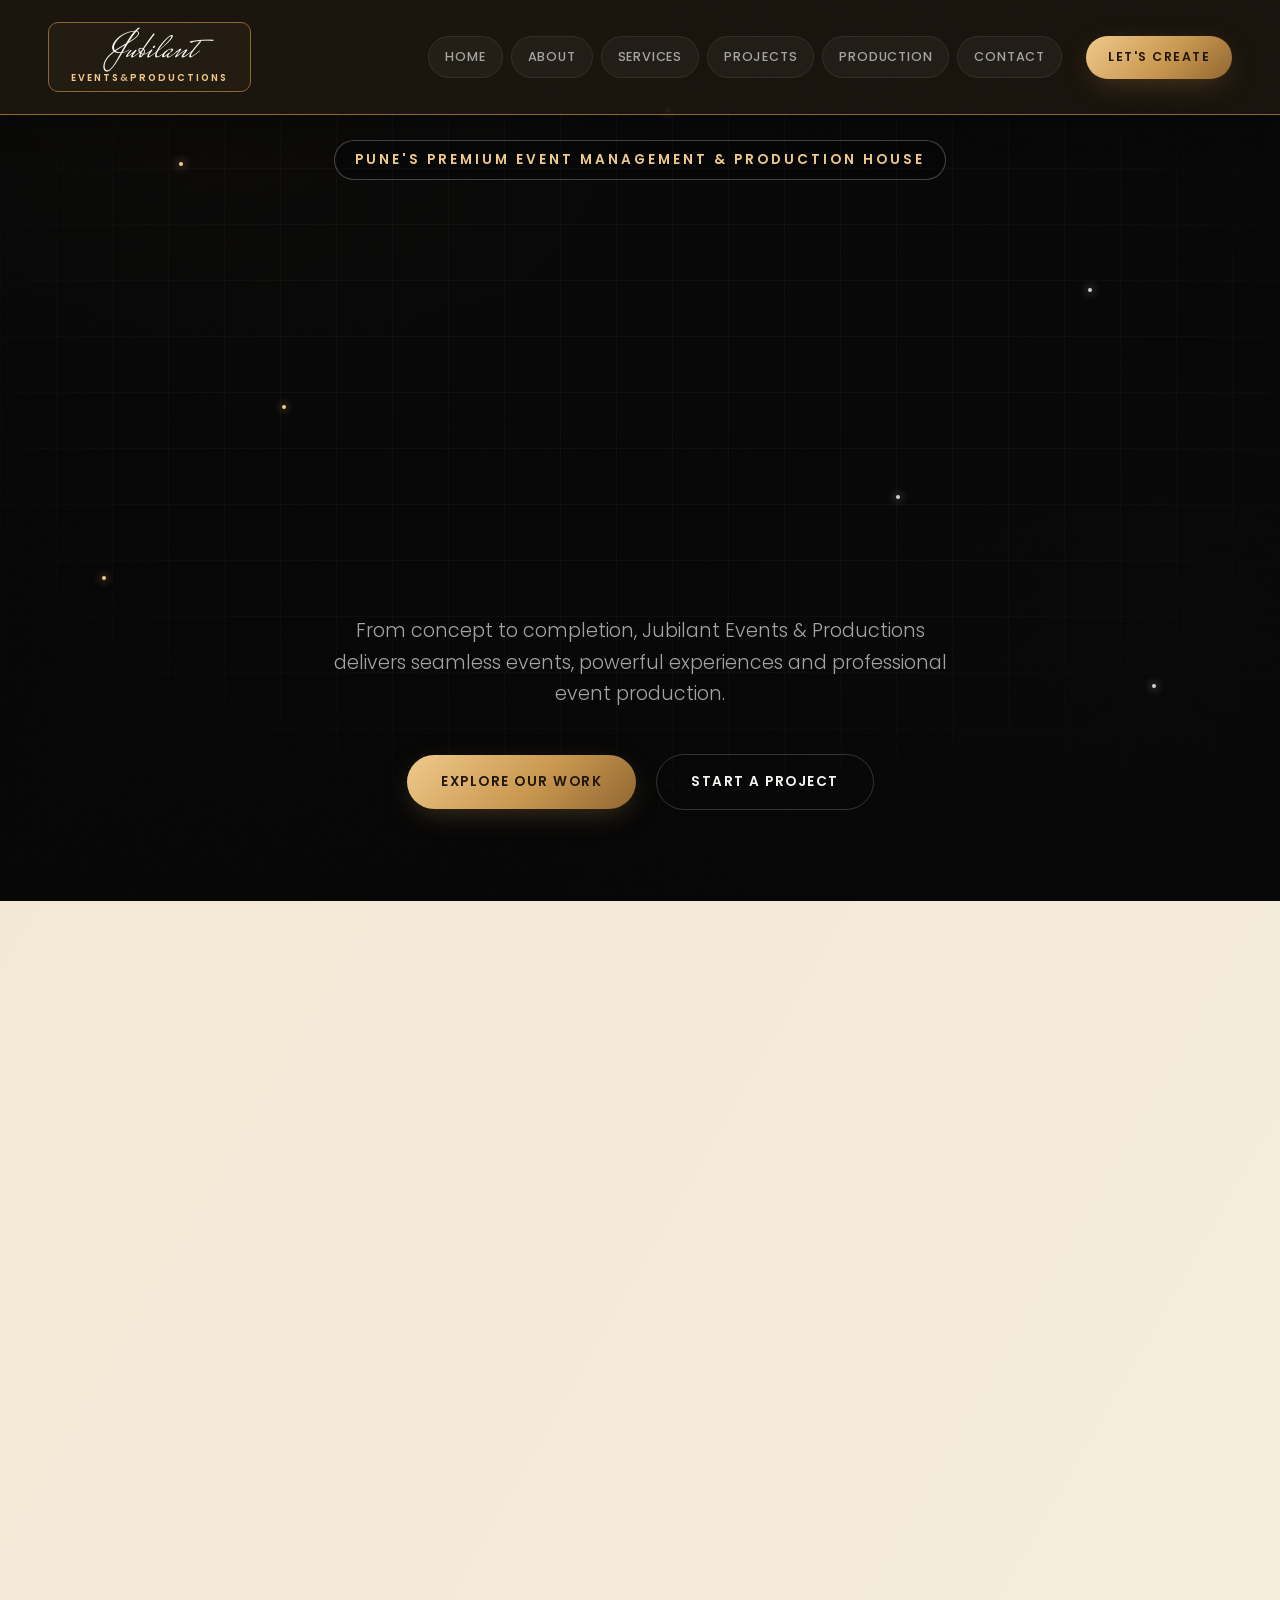
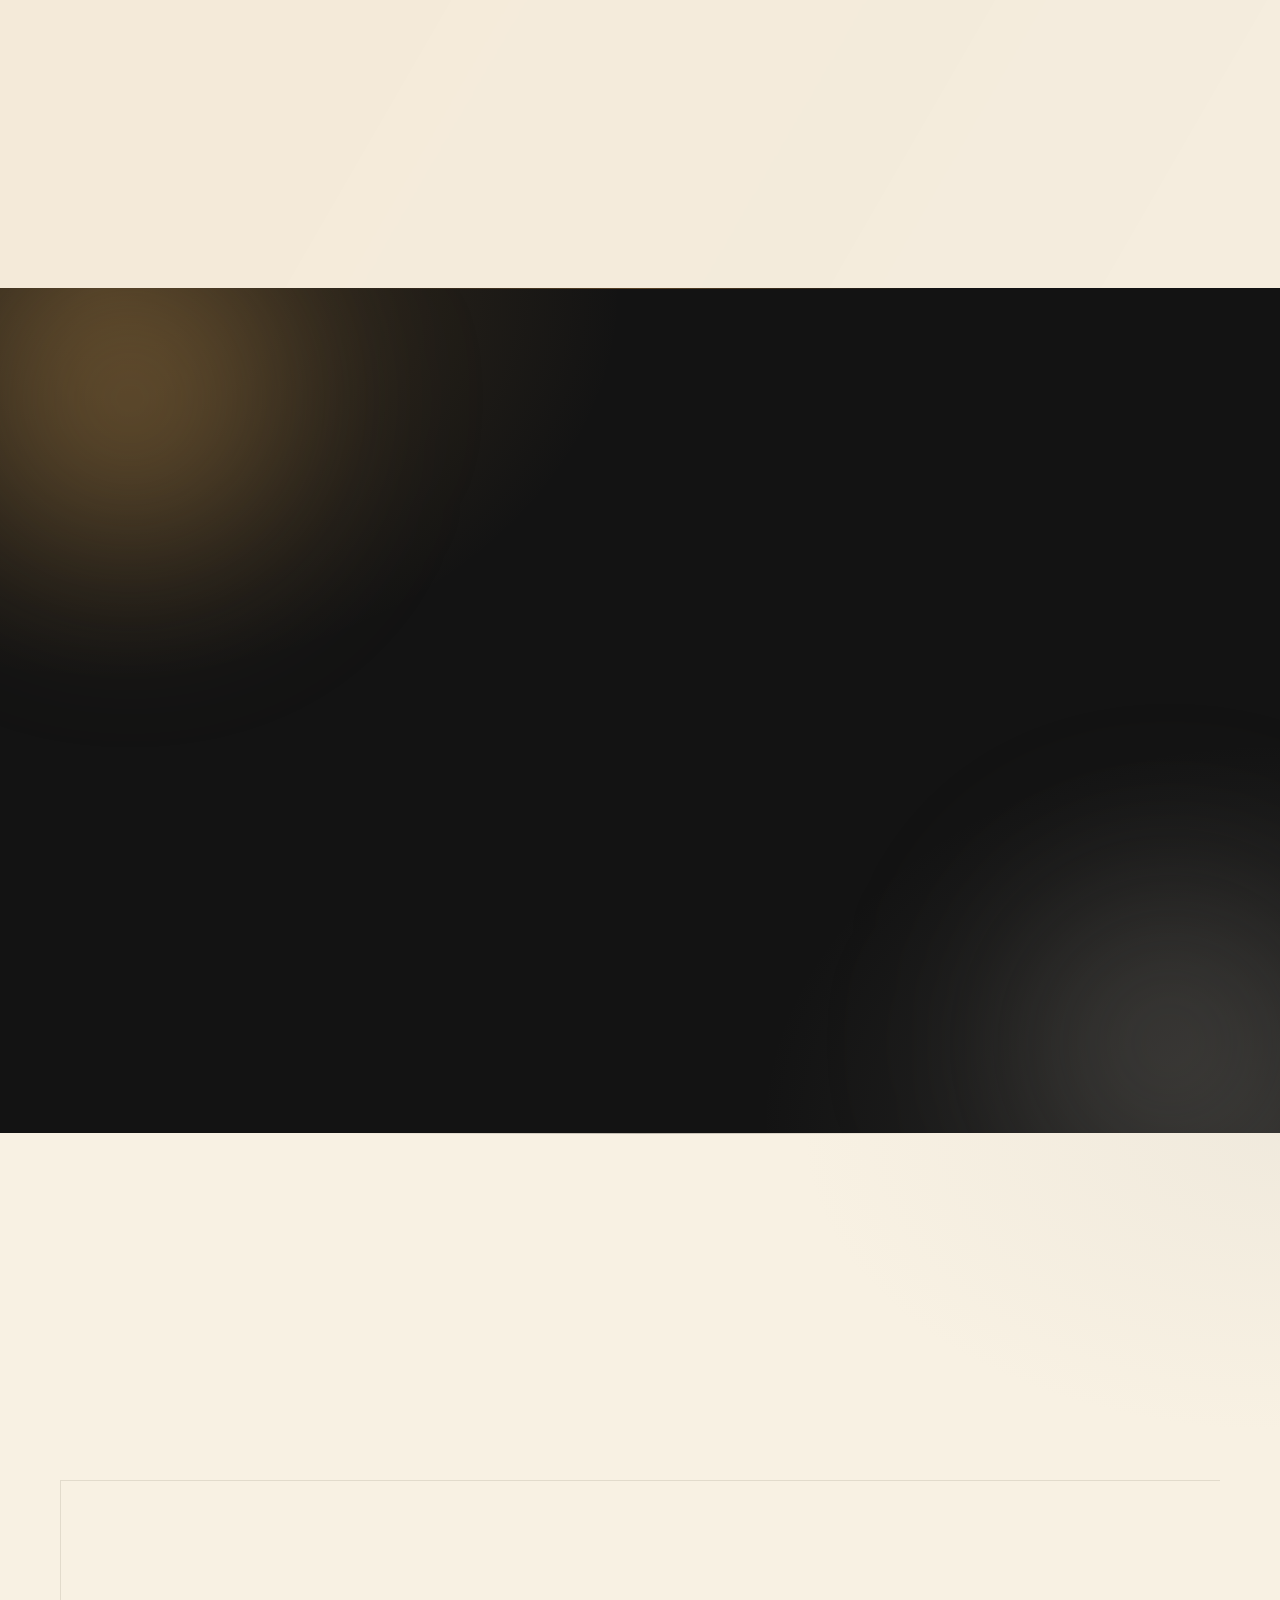
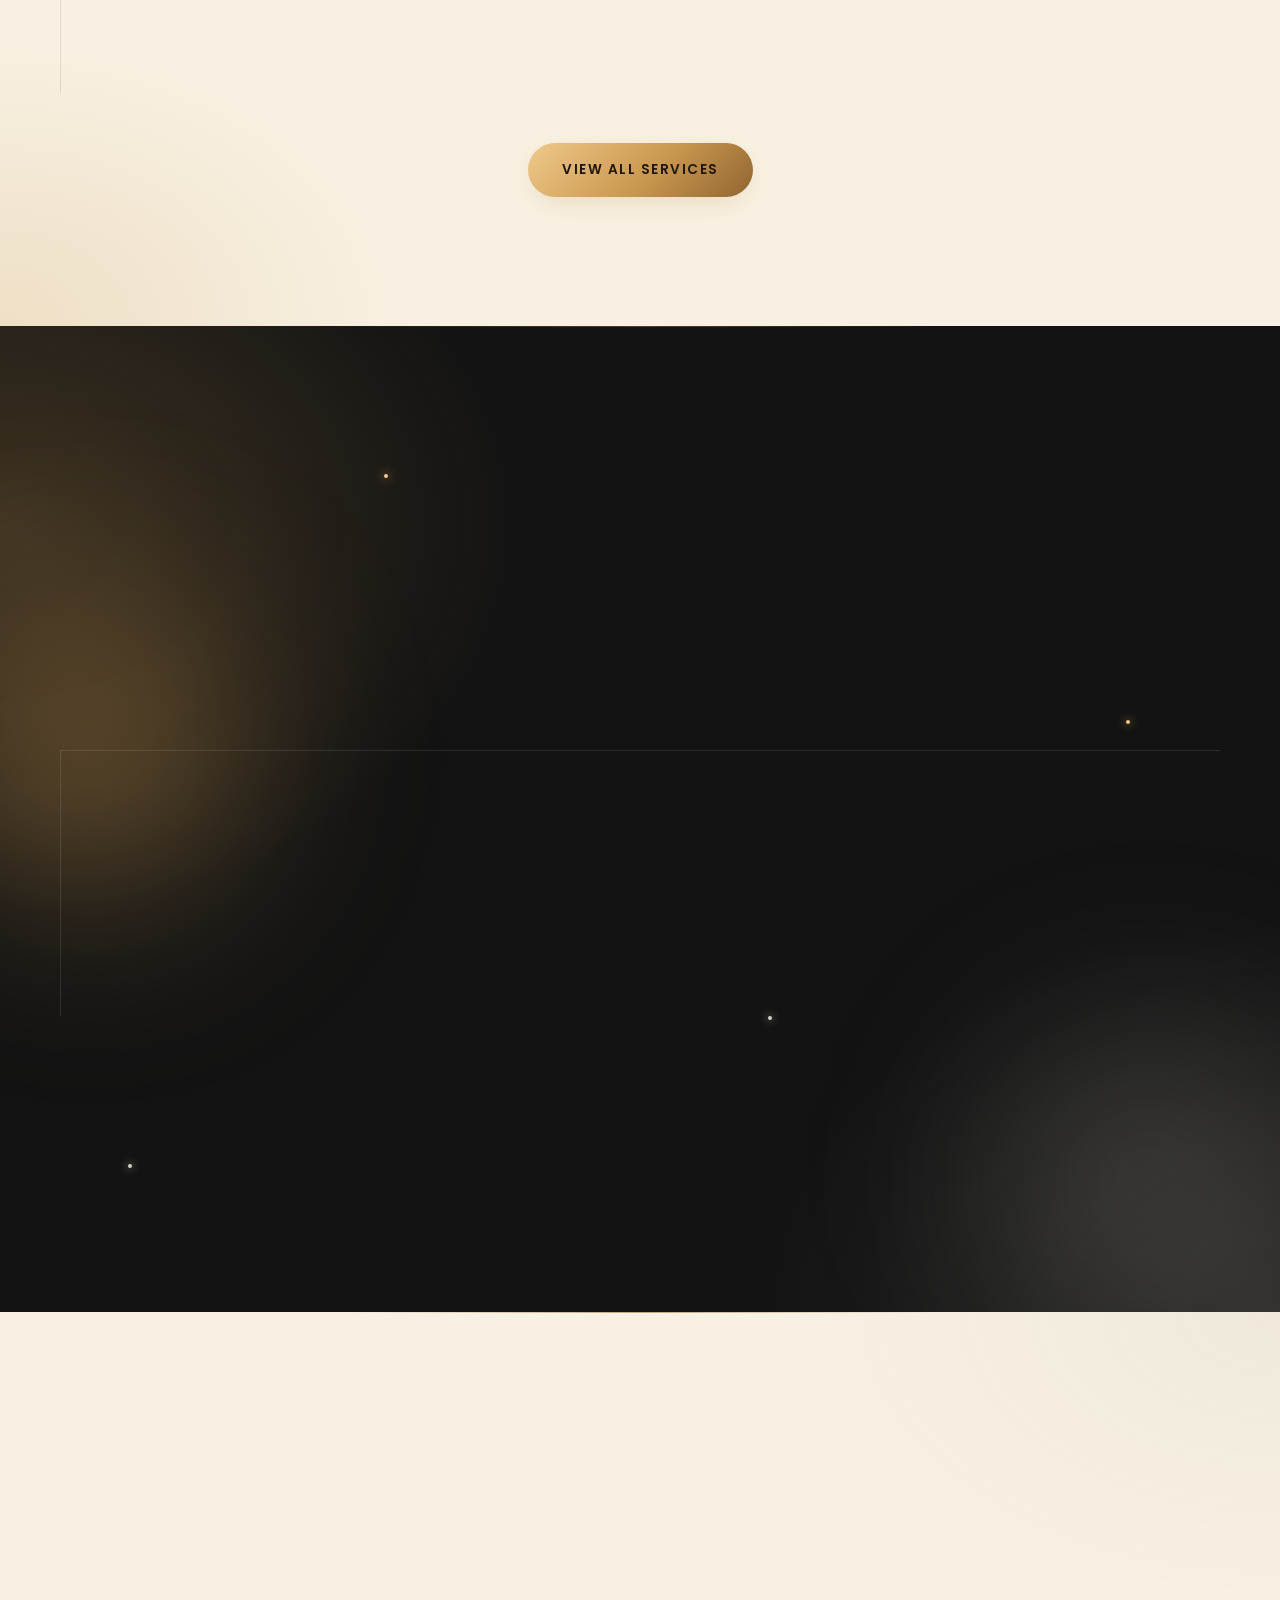
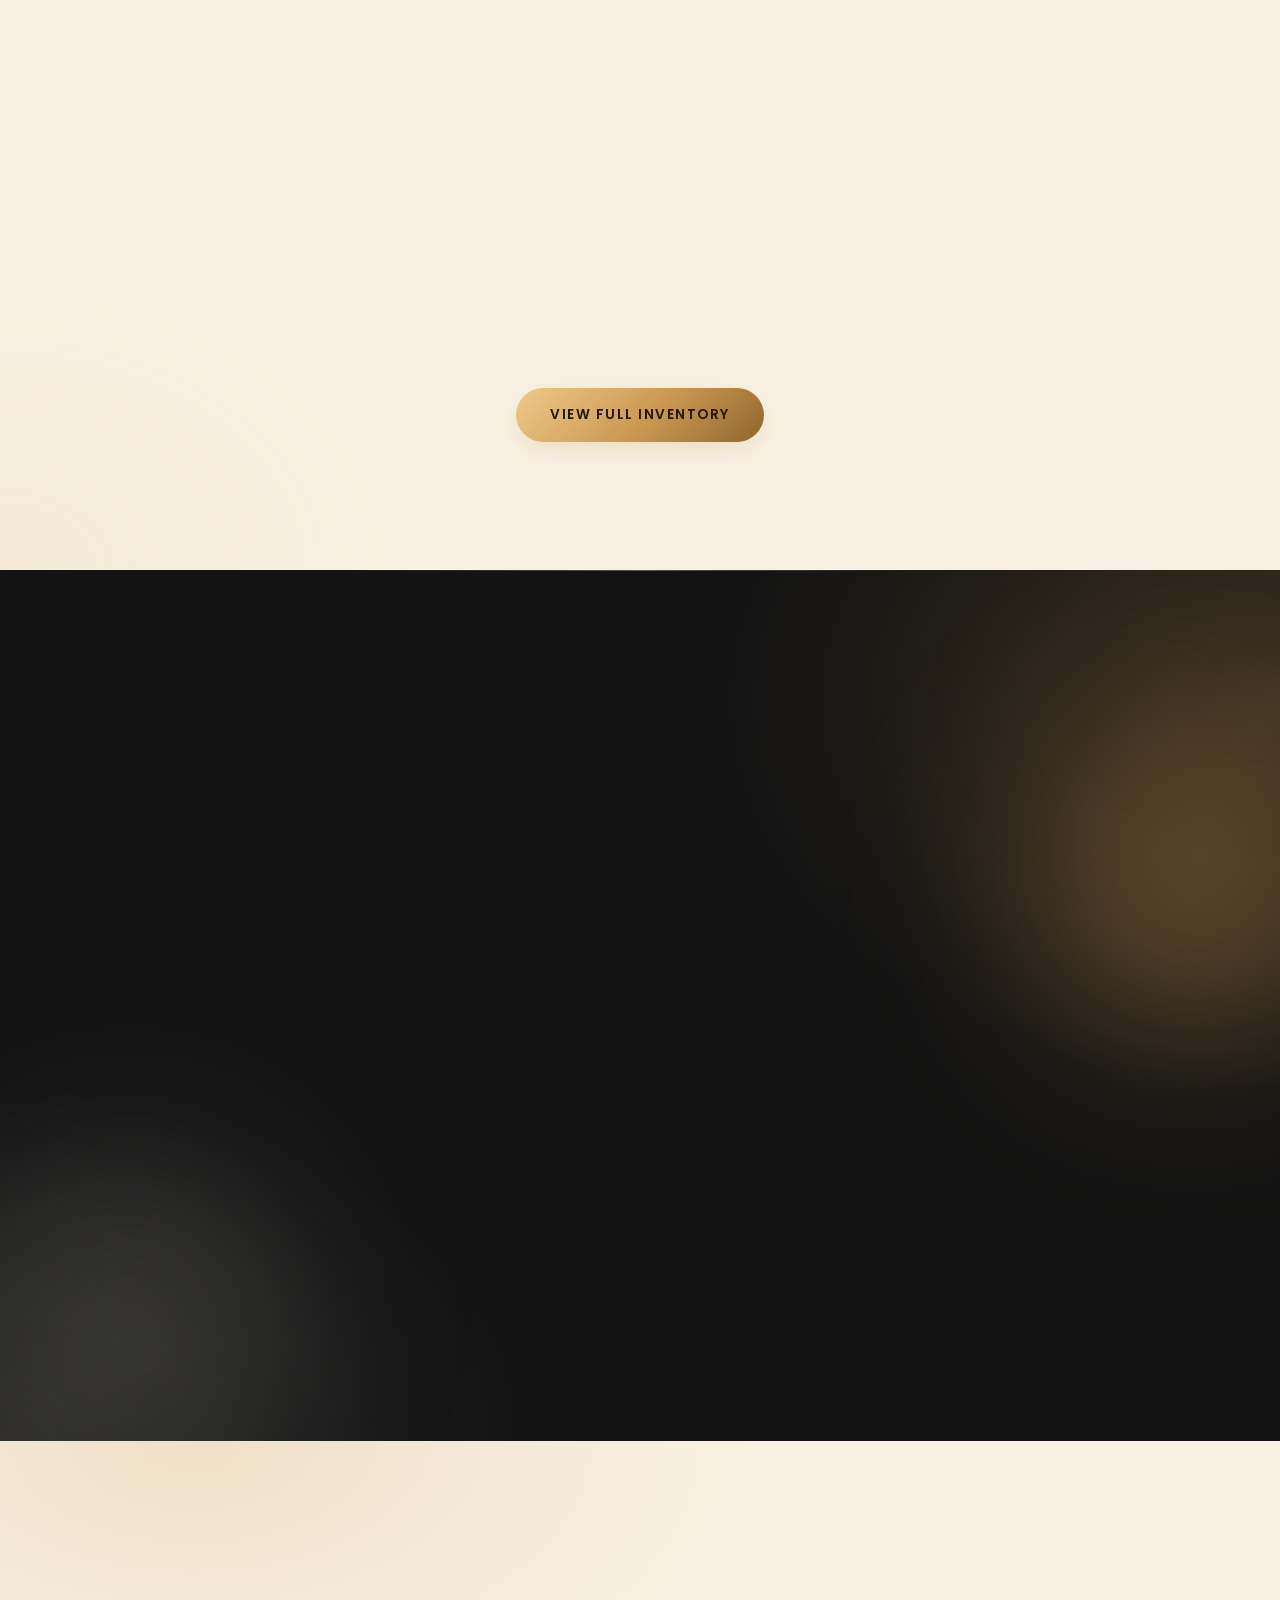
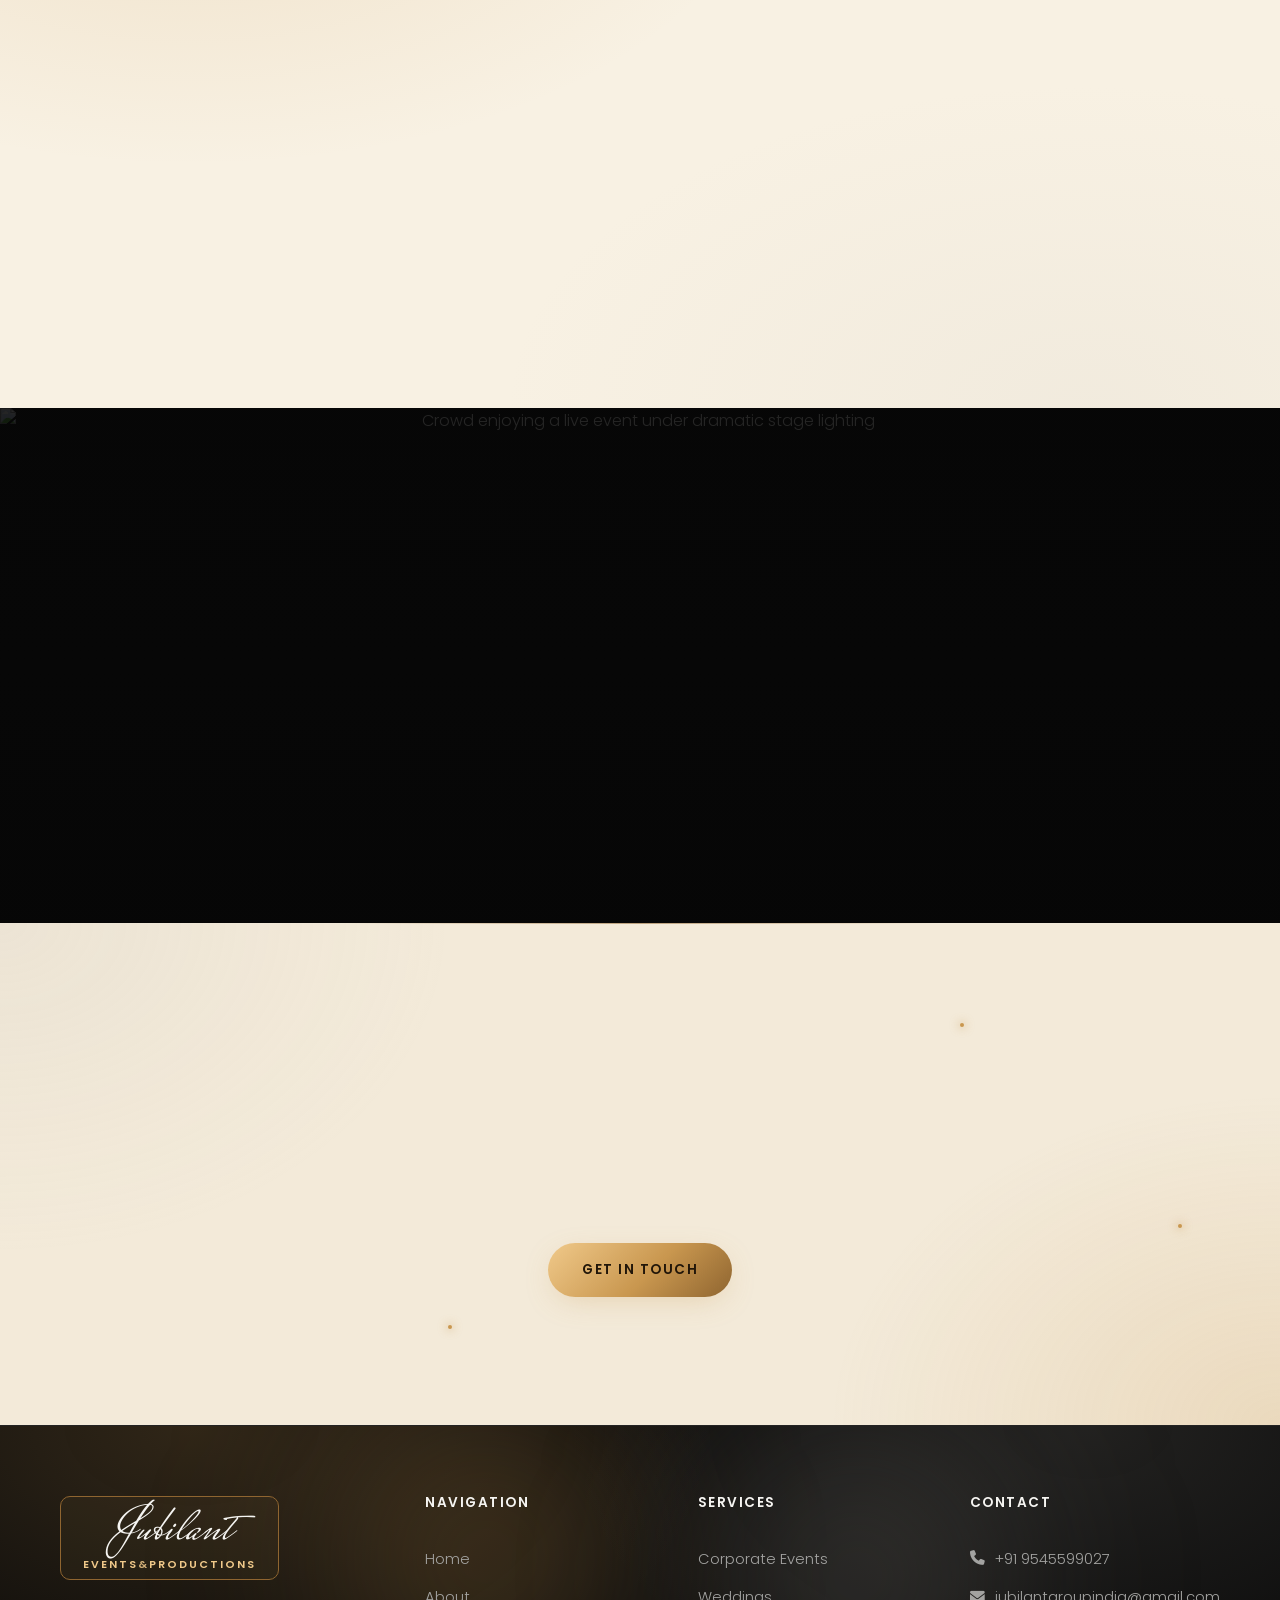
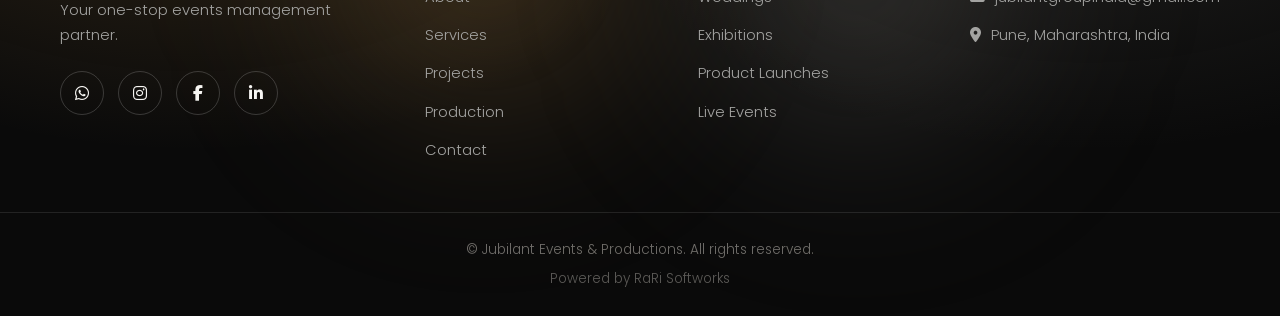
==== commit dfd96358: "Reapply black/white/gold theme, alternating sections, and logo/nav fixes Redoes the work lost when t" ====
--- a/index.html
+++ b/index.html
@@ -102,7 +102,7 @@
     </section>
 
     <!-- HOW WE WORK (two-column) -->
-    <section class="how-we-work">
+    <section class="how-we-work section-photo-light">
       <div class="container">
         <div class="section-head reveal-up">
           <p class="section-eyebrow center">What We Do</p>
@@ -247,7 +247,7 @@
     </section>
 
     <!-- PRODUCTION (teaser) -->
-    <section id="production" class="production light-section">
+    <section id="production" class="production section-photo-light">
       <div class="container">
         <div class="section-head reveal-up">
           <p class="section-eyebrow center">In-House Capability</p>
--- a/style.css
+++ b/style.css
@@ -44,15 +44,15 @@
 
 /* ---------- Variables ---------- */
 :root {
-  --black: #1e150c;
-  --charcoal: #281c10;
-  --charcoal-light: #332415;
-  --charcoal-lighter: #402c19;
-  --border: rgba(255, 255, 255, 0.09);
-  --border-light: rgba(255, 255, 255, 0.16);
+  --black: #0a0a0a;
+  --charcoal: #131313;
+  --charcoal-light: #1c1c1c;
+  --charcoal-lighter: #262626;
+  --border: rgba(255, 255, 255, 0.1);
+  --border-light: rgba(255, 255, 255, 0.18);
 
   --white: #f6f5f2;
-  --gray: #a8a6a1;
+  --gray: #a3a3a1;
   --gray-dim: #706e6a;
 
   /* Fixed dark text for use on gold/light surfaces (buttons, badges) —
@@ -64,10 +64,13 @@
   --gold-dim: #8f6530;
   --gold-glow: rgba(201, 151, 79, 0.35);
 
-  --emerald: #1f8a63;
-  --emerald-light: #4fd6a0;
-  --emerald-dim: #0f4a34;
-  --emerald-glow: rgba(31, 138, 99, 0.4);
+  /* "Emerald" is now a neutral silver-gray, not green — kept as a second
+     token (rather than deleted) so every existing decorative use (glows,
+     sparkles, gradient lines) reads as monochrome instead of a second hue. */
+  --emerald: #8c8880;
+  --emerald-light: #d4d0c8;
+  --emerald-dim: #3a3733;
+  --emerald-glow: rgba(200, 196, 188, 0.3);
 
   --gradient-gold: linear-gradient(135deg, var(--gold-light), var(--gold) 55%, var(--gold-dim));
   --gradient-emerald: linear-gradient(135deg, var(--emerald-light), var(--emerald) 55%, var(--emerald-dim));
@@ -201,12 +204,12 @@
 }
 
 .glow-emerald {
-  background: radial-gradient(circle, rgba(31, 138, 99, 0.52), transparent 70%);
+  background: radial-gradient(circle, rgba(140, 136, 128, 0.52), transparent 70%);
   animation-duration: 14s;
 }
 
 .glow-emerald-soft {
-  background: radial-gradient(circle, rgba(31, 138, 99, 0.32), transparent 70%);
+  background: radial-gradient(circle, rgba(140, 136, 128, 0.32), transparent 70%);
   animation-duration: 18s;
   animation-delay: -6s;
 }
@@ -248,7 +251,8 @@
    the section background, not a white card) drop to the deeper gold-dim. */
 .light-section .section-eyebrow,
 .light-section .contact-details i,
-.light-section .contact-details a:hover {
+.light-section .contact-details a:hover,
+.section-photo-light .section-eyebrow {
   color: var(--gold-dim);
 }
 
@@ -534,7 +538,7 @@
 .btn-outline:hover {
   border-color: var(--emerald-light);
   color: var(--emerald-light);
-  background: rgba(31, 138, 99, 0.1);
+  background: rgba(140, 136, 128, 0.1);
   transform: translateY(-3px);
 }
 
@@ -601,17 +605,18 @@
   z-index: 1000;
   padding: 22px 48px;
   transition: var(--transition), padding 0.4s var(--ease);
-  background: rgba(15, 12, 9, 0.5);
+  background: rgba(28, 22, 14, 0.88);
   backdrop-filter: blur(14px) saturate(160%);
   -webkit-backdrop-filter: blur(14px) saturate(160%);
-  border-bottom: 1px solid rgba(255, 255, 255, 0.07);
+  border-bottom: 1px solid var(--gold-dim);
+  box-shadow: 0 4px 30px rgba(0, 0, 0, 0.4);
 }
 
 .navbar.scrolled {
   padding: 14px 48px;
-  background: rgba(13, 10, 8, 0.94);
-  border-bottom-color: var(--border);
-  box-shadow: 0 20px 44px -18px rgba(0, 0, 0, 0.55);
+  background: rgba(20, 15, 9, 0.97);
+  border-bottom-color: var(--gold-dim);
+  box-shadow: 0 20px 44px -18px rgba(0, 0, 0, 0.7);
 }
 
 .nav-container {
@@ -632,53 +637,47 @@
 .logo-badge {
   display: inline-flex;
   flex-direction: column;
-  align-items: flex-start;
-  background: var(--gradient-gold);
-  padding: 7px 16px 6px;
-  border-radius: 100px;
+  align-items: center;
+  text-align: center;
   line-height: 1;
-  box-shadow: 0 8px 22px -10px var(--gold-glow);
-  transition: transform 0.4s var(--ease), box-shadow 0.4s var(--ease);
+  padding: 10px 22px 8px;
+  border: 1px solid var(--gold-dim);
+  border-radius: 10px;
+  background: rgba(201, 151, 79, 0.05);
+  transition: transform 0.4s var(--ease), border-color 0.4s var(--ease), background 0.4s var(--ease);
 }
 
 .logo:hover .logo-badge {
   transform: translateY(-2px) scale(1.03);
-  box-shadow: 0 12px 30px -8px var(--gold-glow);
+  border-color: var(--gold);
+  background: rgba(201, 151, 79, 0.09);
 }
 
 .logo-script {
   font-family: var(--font-script);
-  font-size: 1.8rem;
+  font-size: 2.4rem;
   font-weight: 400;
-  color: var(--ink);
+  color: var(--white);
   line-height: 1;
 }
 
 .logo-sub {
   font-family: var(--font-body);
-  font-size: 0.56rem;
-  font-weight: 700;
-  letter-spacing: 2.5px;
+  font-size: 0.6rem;
+  font-weight: 600;
+  letter-spacing: 2px;
   text-transform: uppercase;
-  color: var(--ink);
-  opacity: 0.82;
+  color: var(--gold-light);
   margin-top: 2px;
 }
 
 .logo-amp {
   display: inline-block;
-  margin: 0 4px;
-  font-style: italic;
-  opacity: 0.7;
-}
-
-.logo-lg .logo-badge {
-  padding: 12px 24px 10px;
-  border-radius: 6px;
+  opacity: 0.85;
 }
 
 .logo-lg .logo-script {
-  font-size: 2.8rem;
+  font-size: 3.2rem;
 }
 
 .logo-lg .logo-sub {
@@ -825,7 +824,7 @@
   text-align: center;
   background:
     radial-gradient(ellipse 900px 500px at 15% 0%, rgba(201, 151, 79, 0.16), transparent 60%),
-    radial-gradient(ellipse 800px 500px at 100% 100%, rgba(31, 138, 99, 0.12), transparent 60%),
+    radial-gradient(ellipse 800px 500px at 100% 100%, rgba(140, 136, 128, 0.12), transparent 60%),
     var(--black);
 }
 
@@ -844,7 +843,7 @@
   padding: 140px 24px 90px;
   background:
     radial-gradient(ellipse 900px 600px at 12% 10%, rgba(201, 151, 79, 0.14), transparent 60%),
-    radial-gradient(ellipse 800px 700px at 90% 85%, rgba(31, 138, 99, 0.10), transparent 60%),
+    radial-gradient(ellipse 800px 700px at 90% 85%, rgba(140, 136, 128, 0.10), transparent 60%),
     var(--black);
 }
 
@@ -898,14 +897,15 @@
   position: relative;
   overflow: hidden;
   font-size: 0.85rem;
-  font-weight: 500;
+  font-weight: 600;
   letter-spacing: 3px;
   text-transform: uppercase;
-  color: var(--gold-dim);
+  color: var(--gold-light);
   margin-bottom: 24px;
   padding: 8px 20px;
-  border: 1px solid var(--border-light);
+  border: 1px solid rgba(255, 255, 255, 0.25);
   border-radius: 100px;
+  background: rgba(0, 0, 0, 0.25);
 }
 
 .eyebrow::after {
@@ -1008,6 +1008,46 @@
 .how-we-work {
   padding: var(--section-pad) 0 calc(var(--section-pad) * 0.6);
   background: var(--black);
+  position: relative;
+  overflow: hidden;
+}
+
+.how-we-work::before {
+  content: '';
+  position: absolute;
+  inset: -20%;
+  z-index: 0;
+  background: linear-gradient(120deg, rgba(201, 151, 79, 0.16), rgba(200, 196, 188, 0.12) 35%, rgba(201, 151, 79, 0.14) 65%, rgba(200, 196, 188, 0.1) 100%);
+  background-size: 300% 300%;
+  filter: blur(60px);
+  animation: auroraShift 16s ease-in-out infinite;
+  pointer-events: none;
+}
+
+.how-we-work .container {
+  position: relative;
+  z-index: 1;
+}
+
+.how-we-work.section-photo-light {
+  background: #f8f1e3;
+}
+
+.how-we-work.section-photo-light::before {
+  opacity: 0.6;
+}
+
+.how-we-work.section-photo-light .how-we-work-col p {
+  color: #5c4a36;
+}
+
+@keyframes auroraShift {
+  0%, 100% { background-position: 0% 50%; }
+  50% { background-position: 100% 50%; }
+}
+
+@media (prefers-reduced-motion: reduce) {
+  .how-we-work::before { animation: none; }
 }
 
 .how-we-work-grid {
@@ -1050,7 +1090,7 @@
   padding: var(--section-pad) 0;
   background:
     radial-gradient(ellipse 800px 600px at 8% 0%, rgba(201, 151, 79, 0.22), transparent 65%),
-    radial-gradient(ellipse 800px 600px at 100% 100%, rgba(31, 138, 99, 0.20), transparent 65%),
+    radial-gradient(ellipse 800px 600px at 100% 100%, rgba(140, 136, 128, 0.20), transparent 65%),
     var(--charcoal);
   position: relative;
   overflow: hidden;
@@ -1059,7 +1099,7 @@
 .about.section-photo-light {
   background:
     radial-gradient(ellipse 800px 600px at 8% 0%, rgba(201, 151, 79, 0.22), transparent 65%),
-    radial-gradient(ellipse 800px 600px at 100% 100%, rgba(31, 138, 99, 0.20), transparent 65%),
+    radial-gradient(ellipse 800px 600px at 100% 100%, rgba(140, 136, 128, 0.20), transparent 65%),
     #f3ead9;
 }
 
@@ -1155,8 +1195,8 @@
 .services {
   padding: var(--section-pad) 0;
   background:
-    radial-gradient(ellipse 800px 500px at 100% 0%, rgba(31, 138, 99, 0.07), transparent 60%),
-    radial-gradient(ellipse 700px 500px at 0% 100%, rgba(201, 151, 79, 0.08), transparent 60%),
+    radial-gradient(ellipse 800px 500px at 100% 0%, rgba(200, 196, 188, 0.16), transparent 60%),
+    radial-gradient(ellipse 700px 500px at 0% 100%, rgba(201, 151, 79, 0.20), transparent 60%),
     var(--black);
   position: relative;
   overflow: hidden;
@@ -1229,7 +1269,7 @@
   padding: var(--section-pad) 0;
   background:
     radial-gradient(ellipse 800px 600px at 0% 20%, rgba(201, 151, 79, 0.24), transparent 65%),
-    radial-gradient(ellipse 800px 600px at 100% 100%, rgba(31, 138, 99, 0.22), transparent 65%),
+    radial-gradient(ellipse 800px 600px at 100% 100%, rgba(140, 136, 128, 0.22), transparent 65%),
     var(--charcoal);
   position: relative;
   overflow: hidden;
@@ -1308,8 +1348,8 @@
 .production {
   padding: var(--section-pad) 0;
   background:
-    radial-gradient(ellipse 800px 500px at 100% 0%, rgba(31, 138, 99, 0.08), transparent 60%),
-    radial-gradient(ellipse 700px 500px at 0% 100%, rgba(201, 151, 79, 0.08), transparent 60%),
+    radial-gradient(ellipse 800px 500px at 100% 0%, rgba(200, 196, 188, 0.18), transparent 60%),
+    radial-gradient(ellipse 700px 500px at 0% 100%, rgba(201, 151, 79, 0.18), transparent 60%),
     var(--black);
   position: relative;
   overflow: hidden;
@@ -1317,7 +1357,7 @@
 
 .production.section-photo-light {
   background:
-    radial-gradient(ellipse 800px 500px at 100% 0%, rgba(31, 138, 99, 0.08), transparent 60%),
+    radial-gradient(ellipse 800px 500px at 100% 0%, rgba(140, 136, 128, 0.08), transparent 60%),
     radial-gradient(ellipse 700px 500px at 0% 100%, rgba(201, 151, 79, 0.08), transparent 60%),
     #f8f1e3;
 }
@@ -1394,7 +1434,7 @@
   padding: var(--section-pad) 0;
   background:
     radial-gradient(ellipse 850px 600px at 100% 15%, rgba(201, 151, 79, 0.22), transparent 65%),
-    radial-gradient(ellipse 800px 550px at 0% 100%, rgba(31, 138, 99, 0.20), transparent 65%),
+    radial-gradient(ellipse 800px 550px at 0% 100%, rgba(140, 136, 128, 0.20), transparent 65%),
     var(--charcoal);
   position: relative;
   overflow: hidden;
@@ -1403,7 +1443,7 @@
 .projects.section-photo-light {
   background:
     radial-gradient(ellipse 850px 600px at 100% 15%, rgba(201, 151, 79, 0.22), transparent 65%),
-    radial-gradient(ellipse 800px 550px at 0% 100%, rgba(31, 138, 99, 0.20), transparent 65%),
+    radial-gradient(ellipse 800px 550px at 0% 100%, rgba(140, 136, 128, 0.20), transparent 65%),
     #f3ead9;
 }
 
@@ -1670,7 +1710,8 @@
 .clients {
   padding: var(--section-pad) 0;
   background:
-    radial-gradient(ellipse 900px 400px at 50% 0%, rgba(201, 151, 79, 0.07), transparent 65%),
+    radial-gradient(ellipse 900px 500px at 15% 0%, rgba(201, 151, 79, 0.18), transparent 65%),
+    radial-gradient(ellipse 900px 500px at 85% 100%, rgba(200, 196, 188, 0.14), transparent 65%),
     var(--black);
   position: relative;
   overflow: hidden;
@@ -1779,8 +1820,8 @@
 .contact {
   padding: var(--section-pad) 0;
   background:
-    radial-gradient(ellipse 750px 550px at 0% 0%, rgba(31, 138, 99, 0.07), transparent 60%),
-    radial-gradient(ellipse 750px 550px at 100% 100%, rgba(201, 151, 79, 0.09), transparent 60%),
+    radial-gradient(ellipse 750px 550px at 0% 0%, rgba(200, 196, 188, 0.16), transparent 60%),
+    radial-gradient(ellipse 750px 550px at 100% 100%, rgba(201, 151, 79, 0.20), transparent 60%),
     var(--charcoal);
   position: relative;
   overflow: hidden;
@@ -1954,7 +1995,7 @@
 .footer {
   background:
     radial-gradient(ellipse 800px 500px at 15% 0%, rgba(201, 151, 79, 0.20), transparent 65%),
-    radial-gradient(ellipse 800px 500px at 85% 0%, rgba(31, 138, 99, 0.18), transparent 65%),
+    radial-gradient(ellipse 800px 500px at 85% 0%, rgba(140, 136, 128, 0.18), transparent 65%),
     var(--black);
   border-top: 1px solid var(--border);
   padding: 70px 0 0;
@@ -2207,8 +2248,7 @@
   .features-grid { grid-template-columns: 1fr; }
   .stats-grid { grid-template-columns: 1fr 1fr; }
   .footer-grid { grid-template-columns: 1fr; gap: 34px; }
-  .logo-badge { padding: 6px 12px 5px; }
-  .logo-script { font-size: 1.6rem; }
+  .logo-script { font-size: 1.7rem; }
   .logo-sub { display: none; }
   .toast { left: 16px; right: 16px; max-width: none; }
   .modal-content img { height: 220px; }
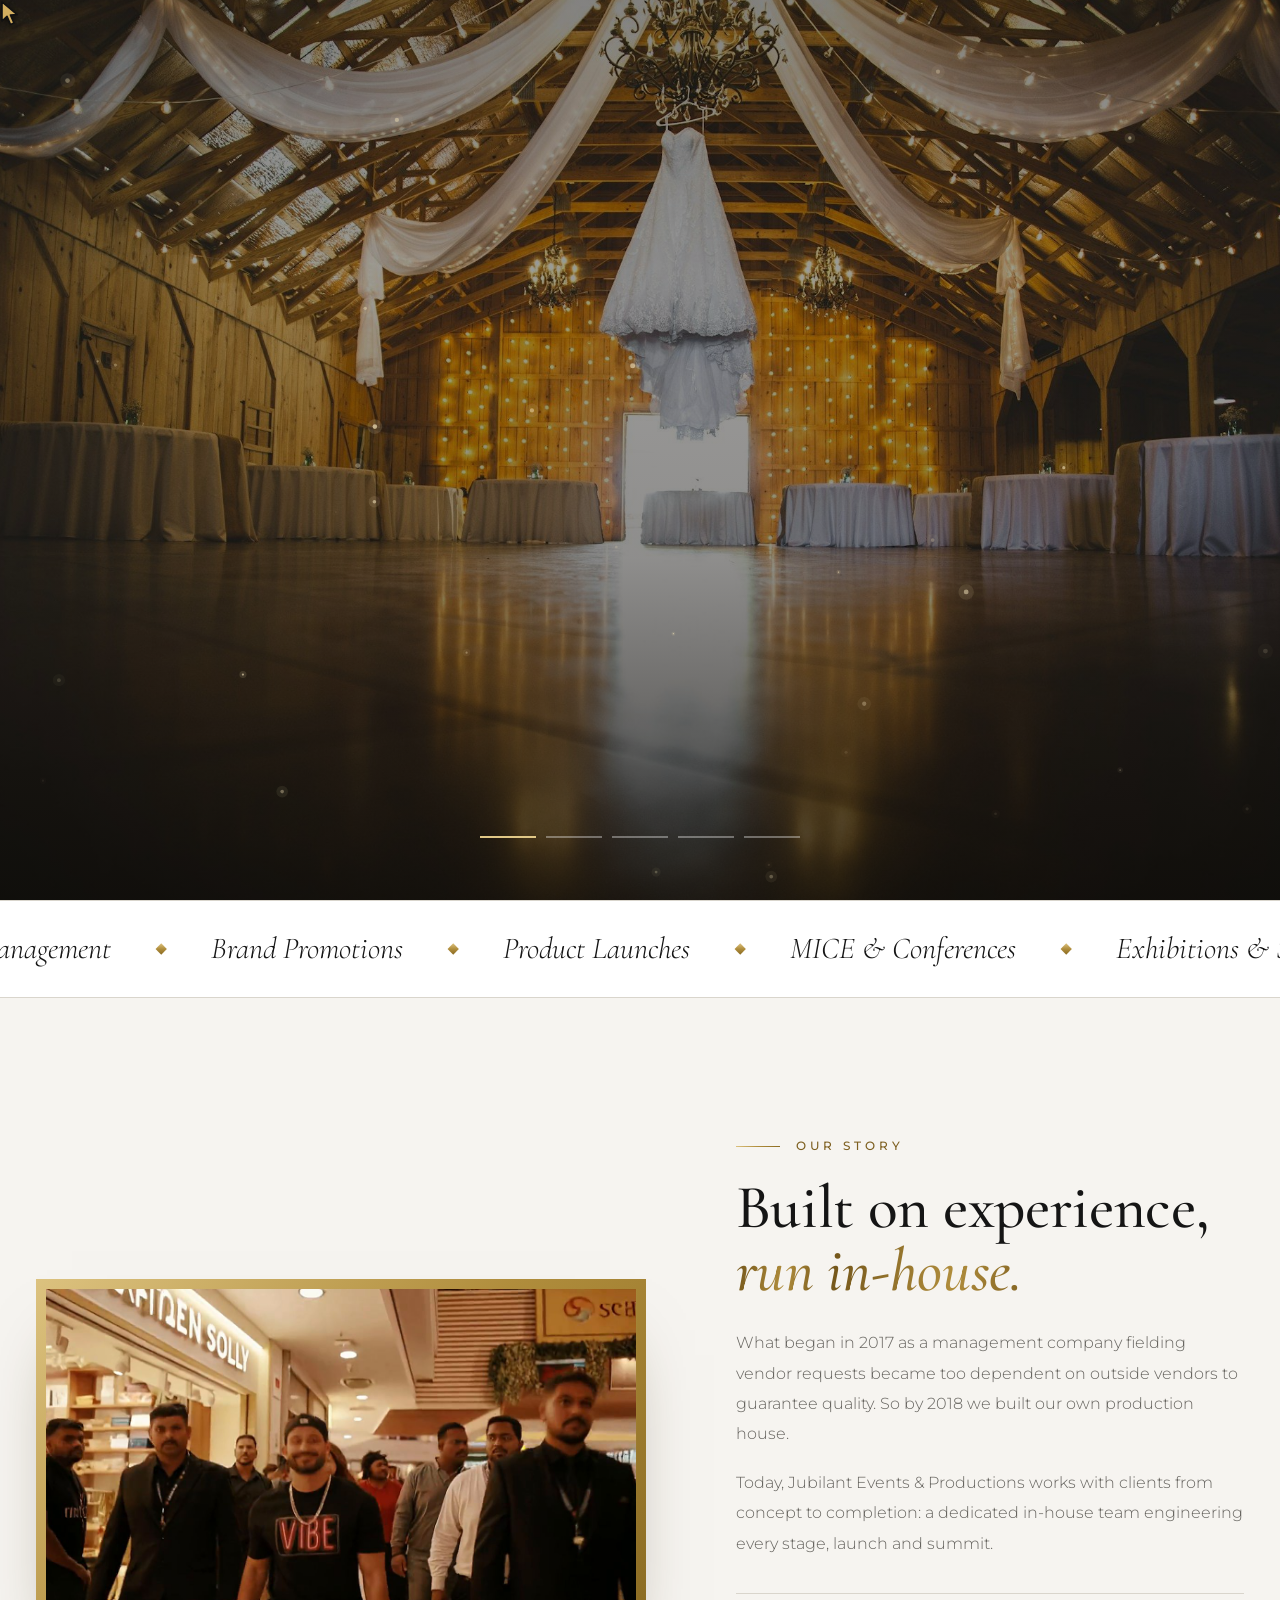
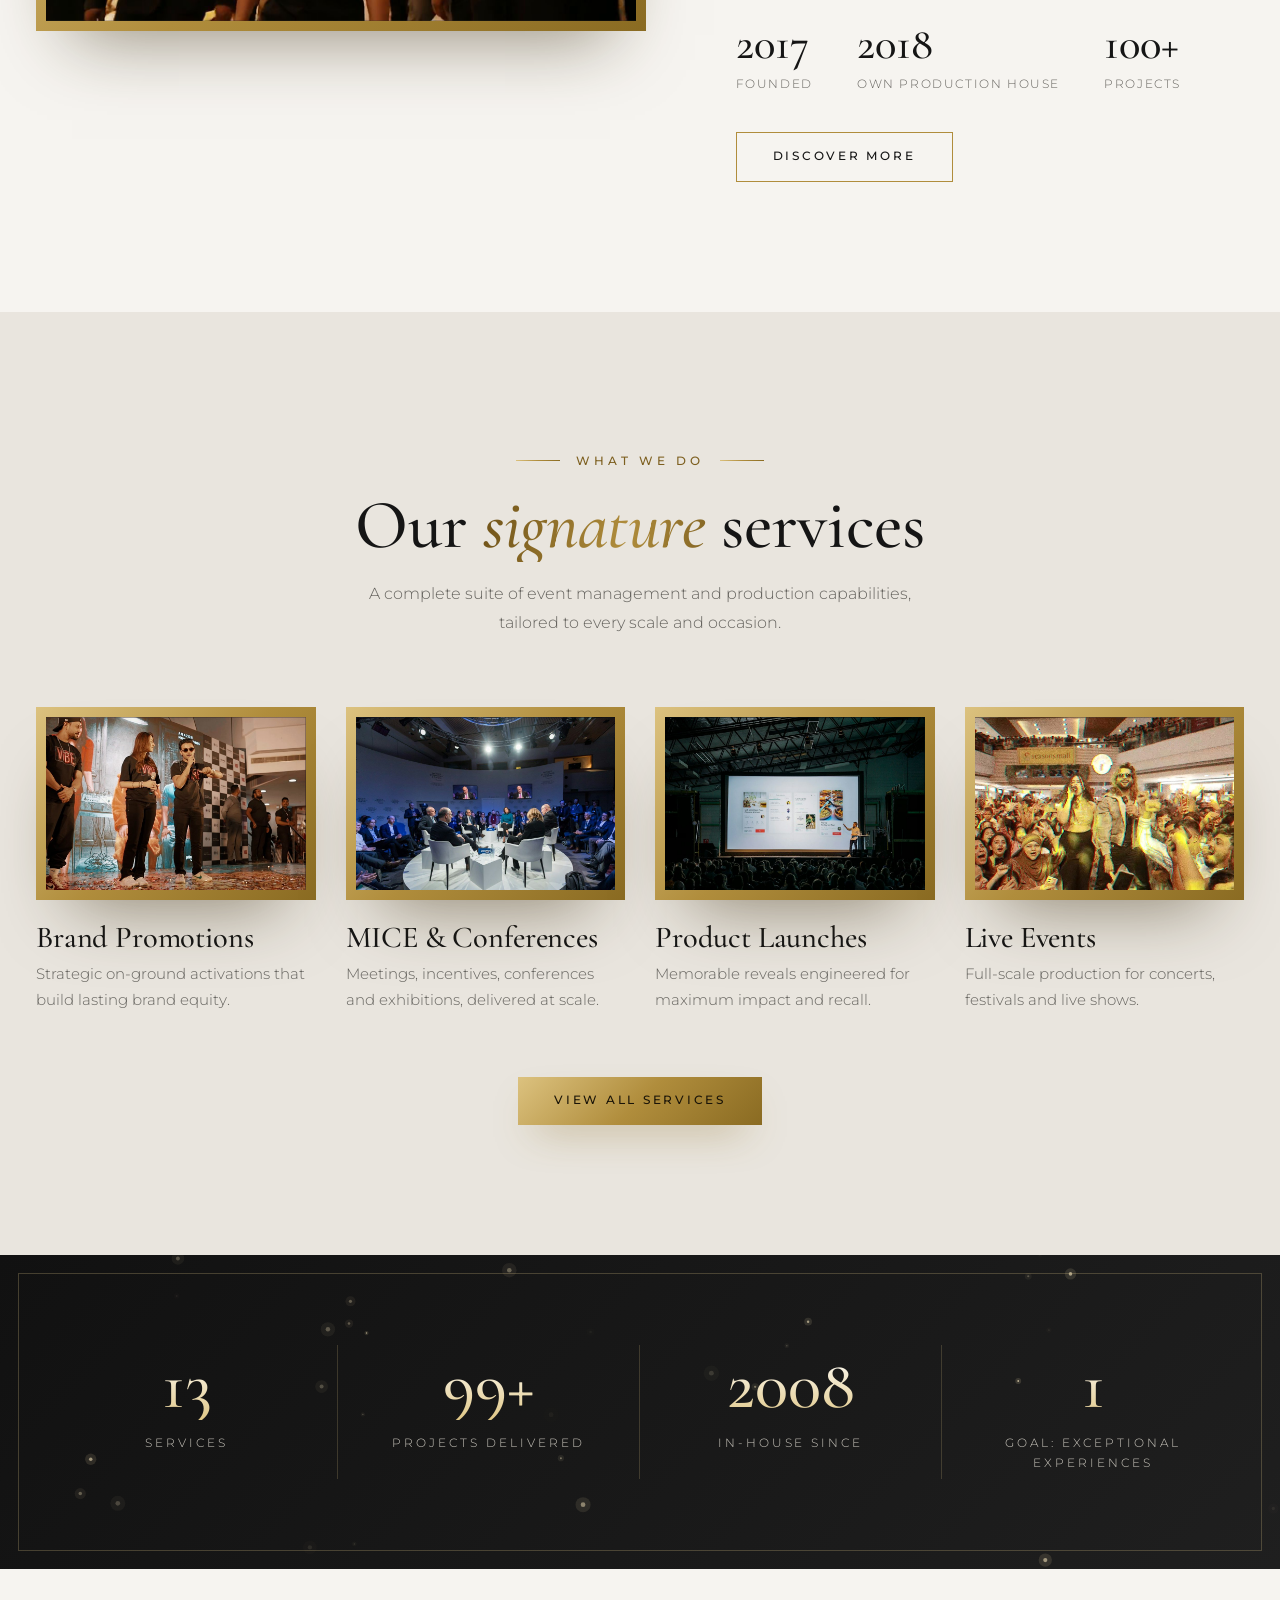
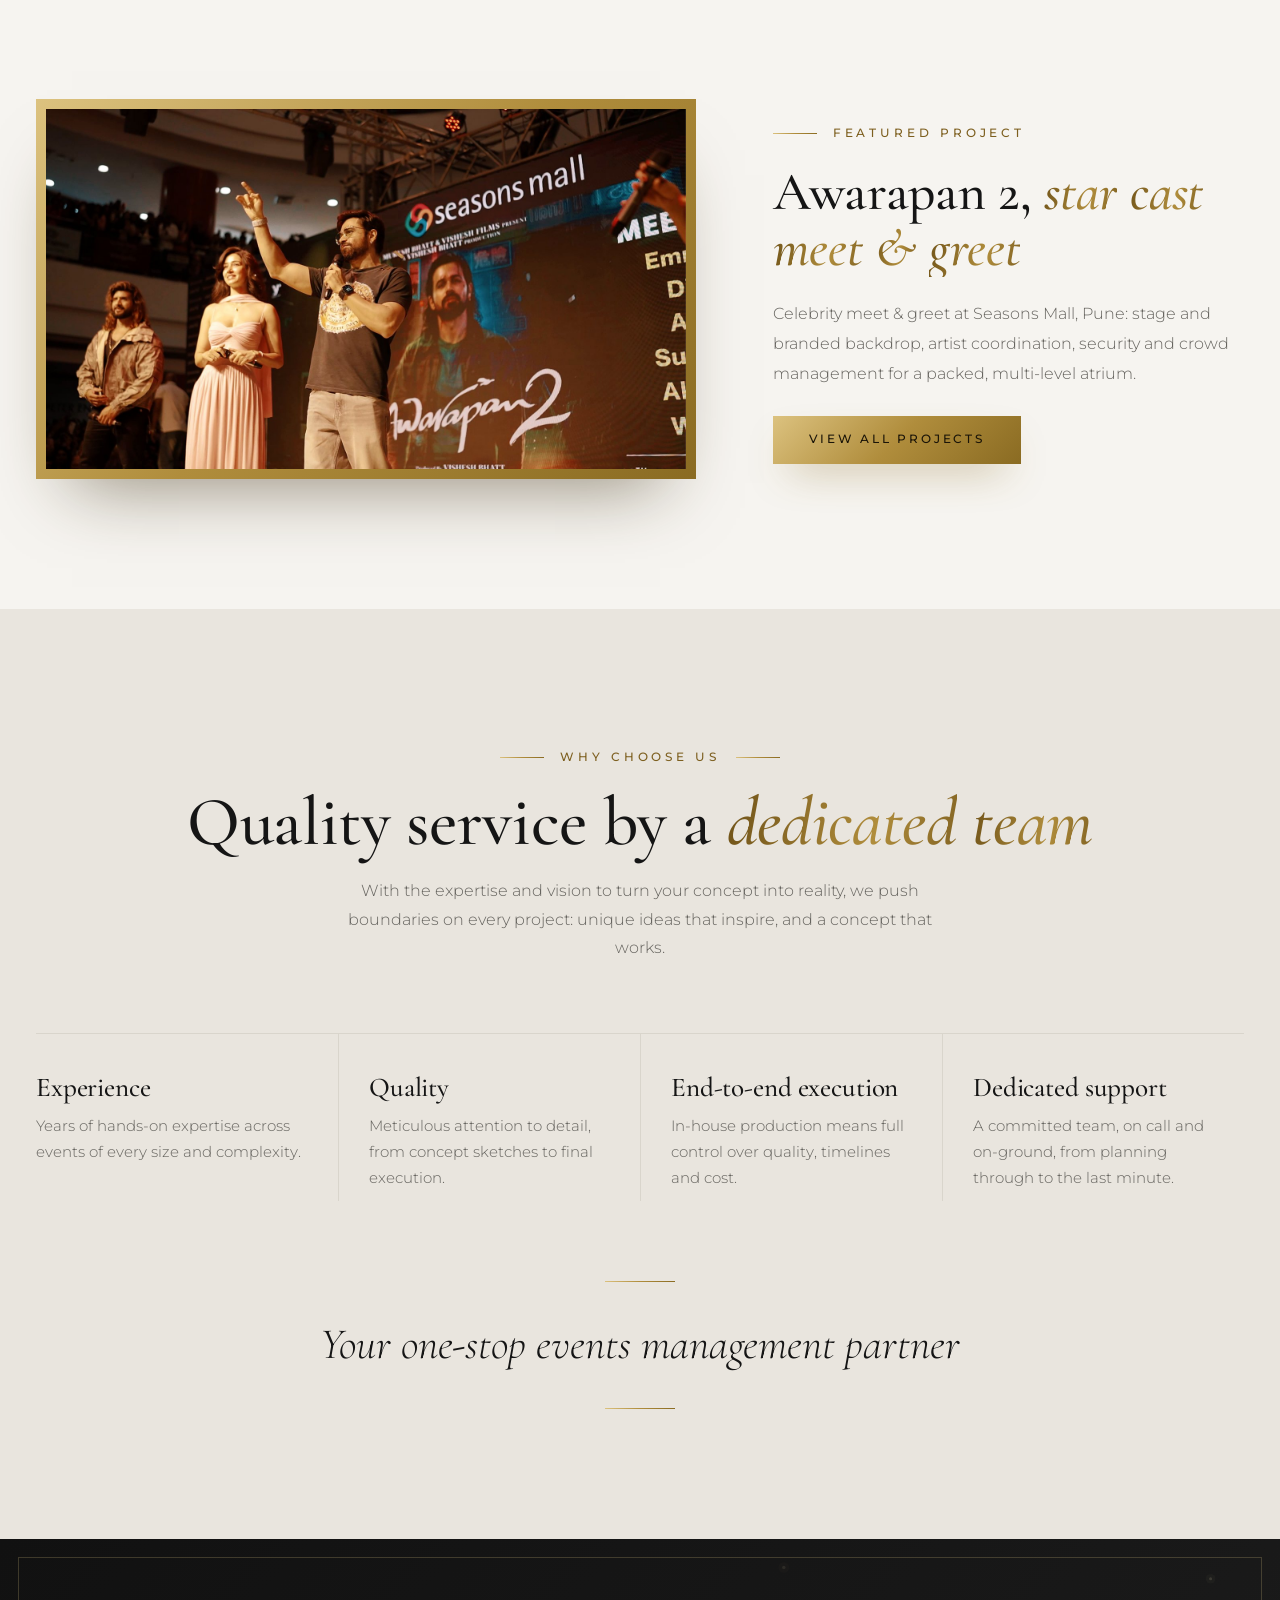
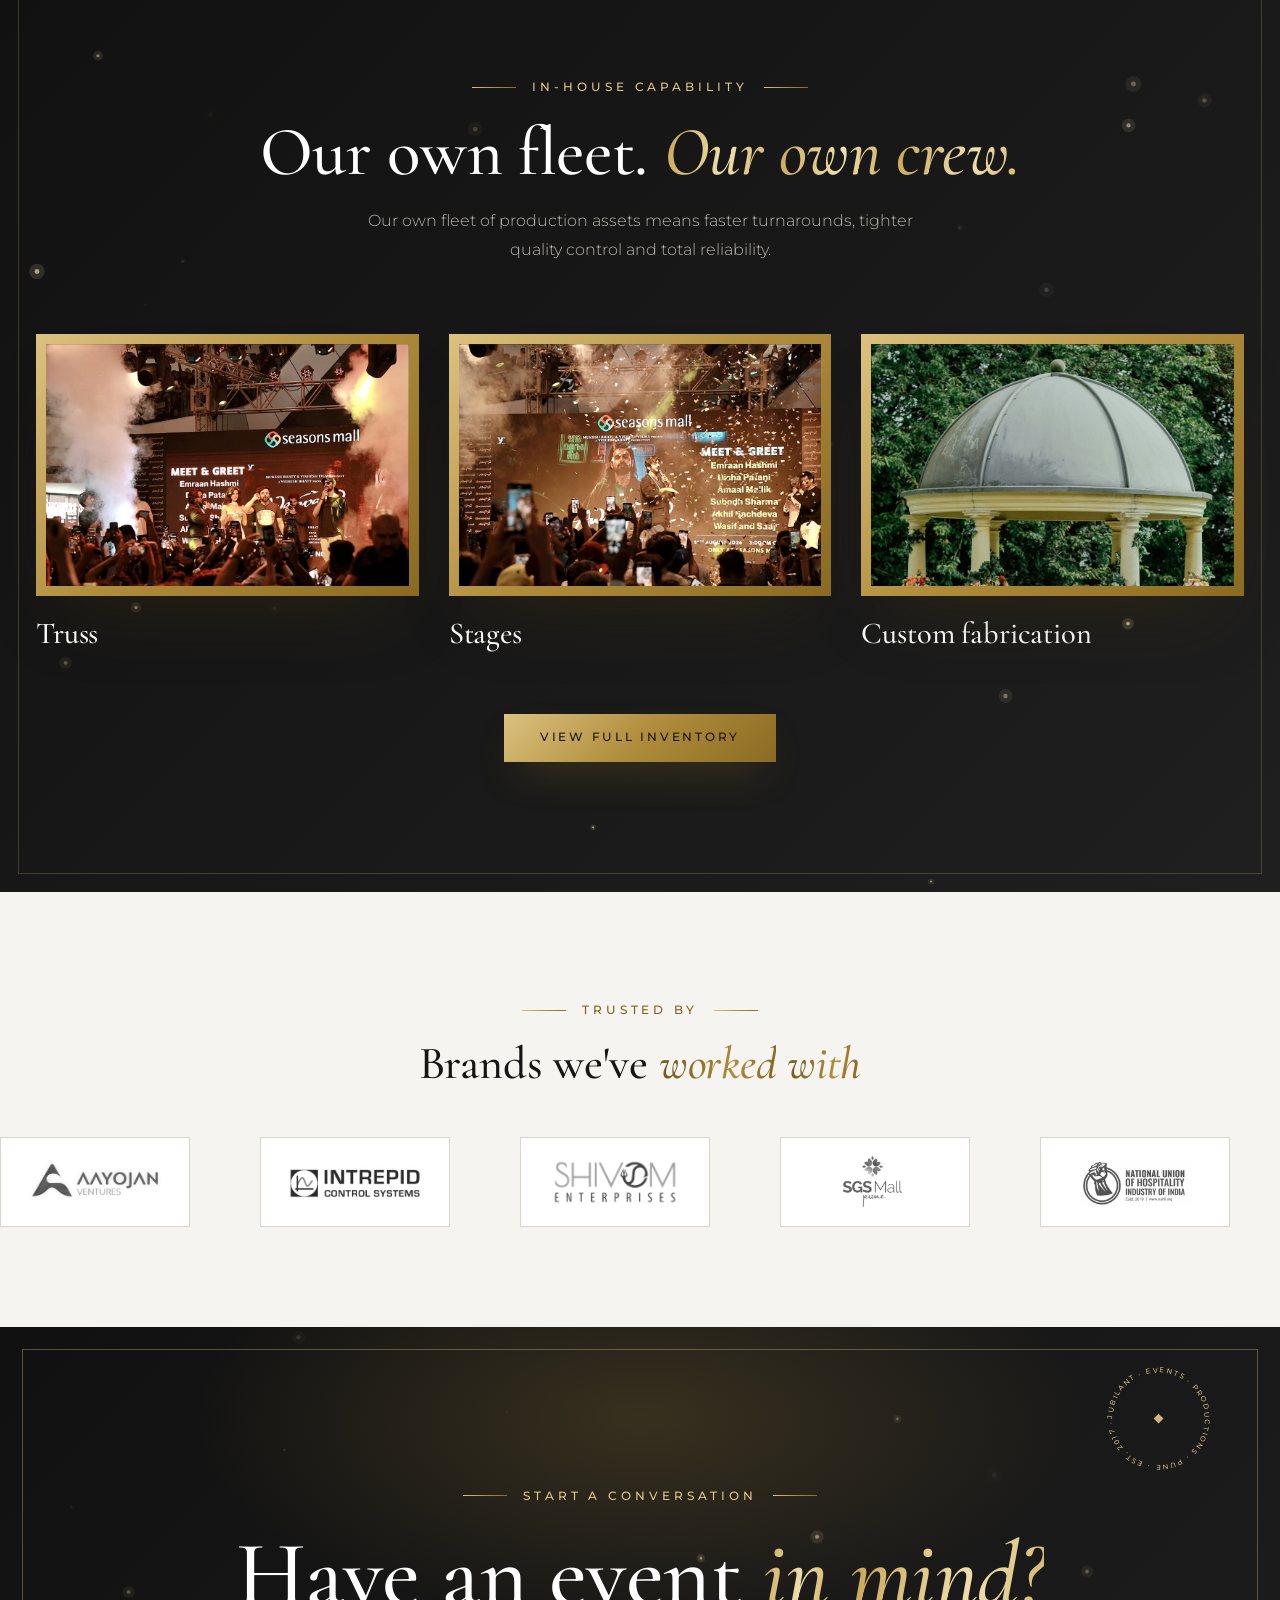
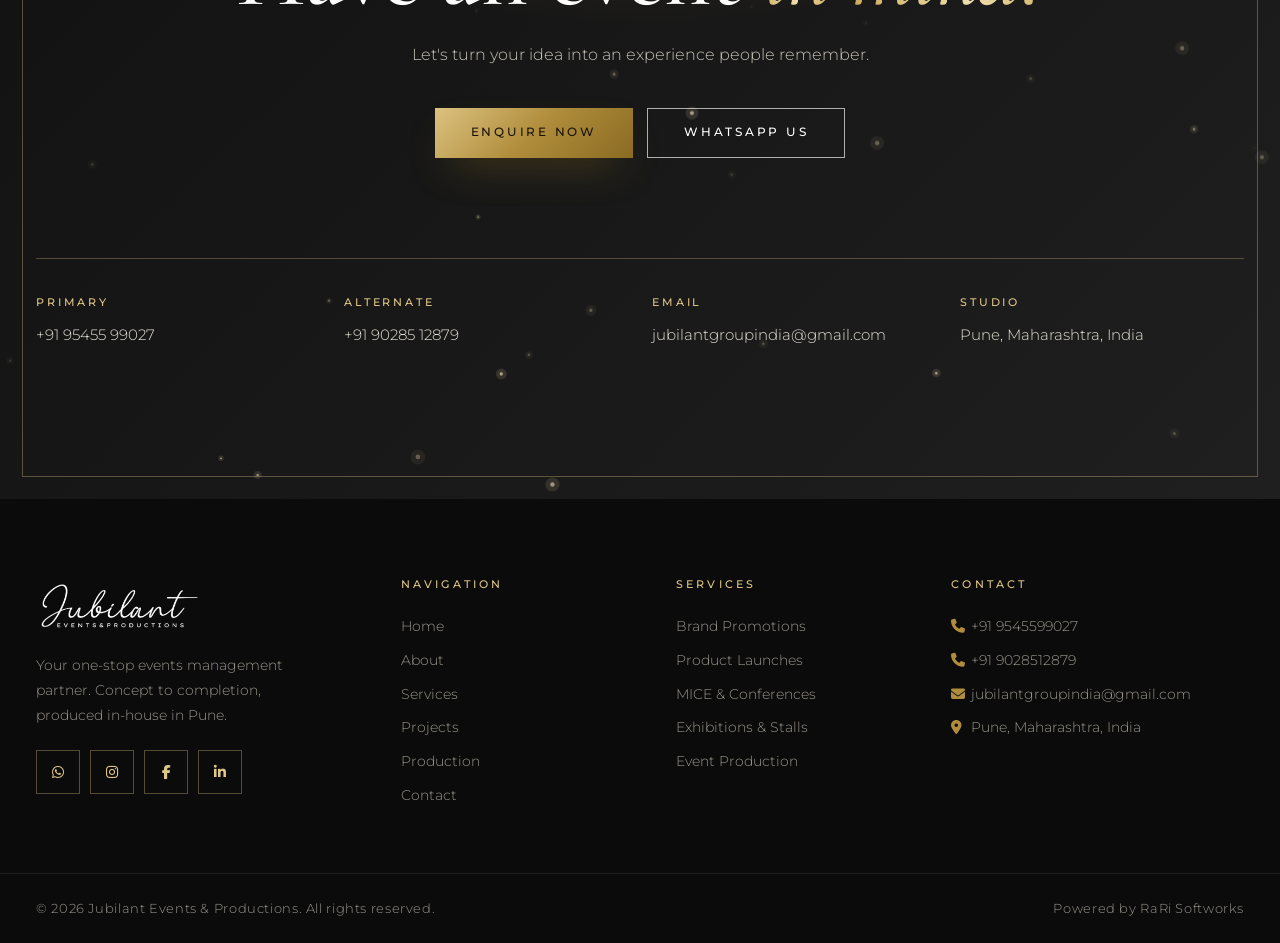
==== commit 1a840500: "updated ui" ====
--- a/index.html
+++ b/index.html
@@ -1,431 +1,200 @@
 <!DOCTYPE html>
-<html lang="en">
+<html lang="en" class="no-js">
 <head>
-  <meta charset="UTF-8">
-  <meta name="viewport" content="width=device-width, initial-scale=1.0">
-  <title>Jubilant Events &amp; Productions | Premium Event Management &amp; Production House, Pune</title>
-  <meta name="description" content="Jubilant Events & Productions is Pune's premium event management and production house — corporate events, weddings, exhibitions, product launches and live events, delivered from concept to completion.">
-  <meta name="keywords" content="event management Pune, event production house, corporate events Pune, wedding planner Pune, exhibition stall fabrication, stage production, Jubilant Events">
-  <meta name="author" content="Jubilant Events & Productions">
-  <meta name="robots" content="index, follow">
-  <meta name="theme-color" content="#0d0906">
-
-  <meta property="og:type" content="website">
-  <meta property="og:title" content="Jubilant Events & Productions | Premium Event Management & Production House, Pune">
-  <meta property="og:description" content="From concept to completion — seamless events, powerful experiences and professional event production in Pune.">
-  <meta property="og:image" content="https://images.unsplash.com/photo-1492684223066-81342ee5ff30?w=1200&q=80&auto=format&fit=crop">
-
-  <meta name="twitter:card" content="summary_large_image">
-  <meta name="twitter:title" content="Jubilant Events & Productions | Premium Event Management & Production House, Pune">
-  <meta name="twitter:description" content="From concept to completion — seamless events, powerful experiences and professional event production in Pune.">
-  <meta name="twitter:image" content="https://images.unsplash.com/photo-1492684223066-81342ee5ff30?w=1200&q=80&auto=format&fit=crop">
-
-  <link rel="icon" href="data:image/svg+xml,%3Csvg xmlns='http://www.w3.org/2000/svg' viewBox='0 0 100 100'%3E%3Crect width='100' height='100' rx='22' fill='%23060606'/%3E%3Ctext x='50' y='74' font-size='66' font-family='Georgia,serif' font-style='italic' fill='%23c9974f' text-anchor='middle'%3EJ%3C/text%3E%3C/svg%3E">
-
-  <link rel="preconnect" href="https://fonts.googleapis.com">
-  <link rel="preconnect" href="https://fonts.gstatic.com" crossorigin>
-  <link href="https://fonts.googleapis.com/css2?family=Bricolage+Grotesque:opsz,wght@12..96,200..800&family=Mrs+Saint+Delafield&family=Poppins:wght@300;400;500;600;700;800&display=swap" rel="stylesheet">
-  <link rel="stylesheet" href="https://cdnjs.cloudflare.com/ajax/libs/font-awesome/6.5.1/css/all.min.css" integrity="sha512-DTOQO9RWCH3ppGqcWaEA1BIZOC6xxalwEsw9c2QQeAIftl+Vegovlnee1c9QX4TctnWMn13TZye+giMm8e2LwA==" crossorigin="anonymous" referrerpolicy="no-referrer">
-
-  <link rel="stylesheet" href="style.css">
-  <noscript><style>body{opacity:1 !important;}</style></noscript>
+<meta charset="UTF-8">
+<meta name="viewport" content="width=device-width, initial-scale=1.0">
+<title>Jubilant Events &amp; Productions | Premium Event Management &amp; Production House, Pune</title>
+<meta name="description" content="Jubilant Events &amp; Productions is Pune's premium corporate event management and production house: brand promotions, product launches, MICE, conferences, exhibitions and event production, from concept to completion.">
+<meta name="author" content="Jubilant Events &amp; Productions">
+<meta name="robots" content="index, follow">
+<meta name="theme-color" content="#e9e5de">
+<meta property="og:type" content="website"><meta property="og:title" content="Jubilant Events &amp; Productions"><meta property="og:image" content="images/stock/hero-draped-venue.jpg"><meta name="twitter:card" content="summary_large_image">
+<link rel="icon" href="data:image/svg+xml,%3Csvg xmlns='http://www.w3.org/2000/svg' viewBox='0 0 100 100'%3E%3Crect width='100' height='100' rx='22' fill='%23151515'/%3E%3Ctext x='50' y='74' font-size='66' font-family='Georgia,serif' font-style='italic' fill='%23b08d3c' text-anchor='middle'%3EJ%3C/text%3E%3C/svg%3E">
+<link rel="preconnect" href="https://fonts.googleapis.com"><link rel="preconnect" href="https://fonts.gstatic.com" crossorigin><link href="https://fonts.googleapis.com/css2?family=Cormorant+Garamond:ital,wght@0,400;0,500;0,600;1,400;1,500&family=Montserrat:wght@300;400;500;600&display=swap" rel="stylesheet"><link rel="stylesheet" href="https://cdnjs.cloudflare.com/ajax/libs/font-awesome/6.5.1/css/all.min.css" integrity="sha512-DTOQO9RWCH3ppGqcWaEA1BIZOC6xxalwEsw9c2QQeAIftl+Vegovlnee1c9QX4TctnWMn13TZye+giMm8e2LwA==" crossorigin="anonymous" referrerpolicy="no-referrer">
+<script>document.documentElement.classList.replace("no-js","js")</script>
+<link rel="stylesheet" href="style.css">
 </head>
-<body>
-
-  <div class="grain-overlay" aria-hidden="true"></div>
-
-  <a href="#main" class="skip-link">Skip to main content</a>
-
-  <div class="scroll-progress" id="scrollProgress" aria-hidden="true"></div>
-
-  <header class="navbar" id="navbar">
-    <div class="nav-container">
-      <a href="index.html" class="logo" aria-label="Jubilant Events & Productions — Home">
-        <span class="logo-badge">
-          <span class="logo-script">Jubilant</span>
-          <span class="logo-sub">Events<span class="logo-amp">&amp;</span>Productions</span>
-        </span>
-      </a>
-
-      <nav class="nav-links" id="navLinks" aria-label="Primary">
-        <a href="index.html" class="nav-link">Home</a>
-        <a href="about.html" class="nav-link">About</a>
-        <a href="services.html" class="nav-link">Services</a>
-        <a href="projects.html" class="nav-link">Projects</a>
-        <a href="production.html" class="nav-link">Production</a>
-        <a href="contact.html" class="nav-link">Contact</a>
-      </nav>
-
-      <a href="contact.html" class="btn btn-gold nav-cta magnetic">Let's Create</a>
-
-      <button class="hamburger" id="hamburger" aria-label="Toggle navigation menu" aria-expanded="false" aria-controls="navLinks">
-        <span></span><span></span><span></span>
-      </button>
-    </div>
-  </header>
-
-  <div class="mobile-overlay" id="mobileOverlay"></div>
-
-  <main id="main">
-
-    <!-- HERO -->
-    <section id="home" class="hero">
-      <div class="hero-media">
-        <!-- Add the real showreel here once provided: <video class="hero-bg-video" autoplay muted loop playsinline poster="..."><source src="videos/reel.mp4" type="video/mp4"></video> -->
-        <video class="hero-bg-video" autoplay muted loop playsinline poster="https://images.unsplash.com/photo-1492684223066-81342ee5ff30?w=1600&q=80&auto=format&fit=crop"></video>
-        <div class="hero-media-overlay"></div>
+<body class="page-home">
+<div class="loader" id="loader" aria-hidden="true"><div class="lg"><img src="images/logo-transparent.png" alt="" width="615" height="199"><i></i><small>Event management &amp; production</small></div></div>
+<a href="#main" class="skip-link">Skip to main content</a>
+<div class="prog" aria-hidden="true"><i></i></div>
+<div class="curdot" aria-hidden="true"></div>
+<header class="nav" id="nav">
+  <nav class="l" aria-label="Primary"><a href="index.html" class="active">Home</a><a href="about.html">About</a><a href="services.html">Services</a></nav>
+  <a class="brand" href="index.html" aria-label="Jubilant Events &amp; Productions, home"><img src="images/logo-transparent.png" alt="Jubilant Events &amp; Productions" width="615" height="199"></a>
+  <nav class="r" aria-label="Secondary"><a href="projects.html">Projects</a><a href="production.html">Production</a><a href="contact.html" class="enq">Contact</a></nav>
+  <button class="burger" id="hamburger" aria-label="Open menu" aria-expanded="false" aria-controls="mobileDrawer"><span></span><span></span></button>
+</header>
+<div class="mobile-overlay" id="mobileOverlay" aria-hidden="true"></div>
+<aside class="mobile-drawer" id="mobileDrawer" aria-label="Mobile navigation">
+  <div class="mobile-drawer-header"><img src="images/logo-transparent.png" alt="Jubilant Events &amp; Productions" class="mobile-drawer-logo" width="615" height="199"><button class="mobile-drawer-close" id="mobileDrawerClose" aria-label="Close menu"><i class="fa-solid fa-xmark" aria-hidden="true"></i></button></div>
+  <div class="mobile-drawer-body">
+    <nav aria-label="Mobile">
+<a href="index.html" class="mobile-drawer-link active"><span>Home</span><i class="fa-solid fa-chevron-right" aria-hidden="true"></i></a>
+<a href="about.html" class="mobile-drawer-link"><span>About Us</span><i class="fa-solid fa-chevron-right" aria-hidden="true"></i></a>
+<a href="services.html" class="mobile-drawer-link"><span>Services</span><span class="mobile-drawer-count" aria-label="13 services">13</span></a>
+<a href="projects.html" class="mobile-drawer-link"><span>Projects</span><i class="fa-solid fa-chevron-right" aria-hidden="true"></i></a>
+<a href="production.html" class="mobile-drawer-link"><span>Production</span><i class="fa-solid fa-chevron-right" aria-hidden="true"></i></a>
+<a href="contact.html" class="mobile-drawer-link"><span>Contact</span><i class="fa-solid fa-chevron-right" aria-hidden="true"></i></a>
+    </nav>
+    <p class="mobile-drawer-label">Talk to our team</p>
+    <div class="drawer-contact-card"><div class="drawer-contact-info"><strong>Primary line</strong><span>+91 95455 99027</span></div><div class="drawer-contact-actions"><a href="tel:+919545599027" aria-label="Call +91 95455 99027"><i class="fa-solid fa-phone" aria-hidden="true"></i></a><a href="https://wa.me/919545599027" aria-label="WhatsApp +91 95455 99027" target="_blank" rel="noopener noreferrer"><i class="fa-brands fa-whatsapp" aria-hidden="true"></i></a></div></div>
+    <div class="drawer-contact-card"><div class="drawer-contact-info"><strong>Alternate line</strong><span>+91 90285 12879</span></div><div class="drawer-contact-actions"><a href="tel:+919028512879" aria-label="Call +91 90285 12879"><i class="fa-solid fa-phone" aria-hidden="true"></i></a></div></div>
+    <div class="drawer-contact-card"><div class="drawer-contact-info"><strong>Email</strong><span>jubilantgroupindia@gmail.com</span></div><div class="drawer-contact-actions"><a href="mailto:jubilantgroupindia@gmail.com" aria-label="Email jubilantgroupindia@gmail.com"><i class="fa-solid fa-envelope" aria-hidden="true"></i></a></div></div>
+  </div>
+  <div class="mobile-drawer-footer"><a href="https://wa.me/919545599027" class="mobile-drawer-cta" target="_blank" rel="noopener noreferrer"><i class="fa-brands fa-whatsapp" aria-hidden="true"></i><span>WhatsApp</span></a><a href="tel:+919545599027" class="mobile-drawer-call"><i class="fa-solid fa-phone" aria-hidden="true"></i><span>Call now</span></a></div>
+</aside>
+<main id="main">
+<section class="hero" id="top">
+<div class="slide on"><img src="images/stock/hero-draped-venue.jpg" alt="" width="2000" height="1331"></div>
+<div class="slide"><img src="images/stock/hero-chandelier-ballroom.jpg" alt="" width="2000" height="1292"></div>
+<div class="slide"><img src="images/stock/hero-banquet-table.jpg" alt="" width="2000" height="1333"></div>
+<div class="slide"><img src="images/stock/hero-stage-glow.jpg" alt="" width="2000" height="1333"></div>
+<div class="slide"><img src="images/stock/hero-floral-aisle.jpg" alt="" width="2000" height="1335"></div>
+  <canvas class="dust" data-dust="46" aria-hidden="true"></canvas>
+  <div class="frame" aria-hidden="true"><i></i><i></i><i></i><i></i></div>
+  <div class="hero-in">
+    <span class="eyebrow c now" style="color:#ecd9ab">Event management &amp; production · Pune</span>
+    <h1 data-split>We create <em>experiences</em> that people remember</h1>
+    <p>From concept to completion, Jubilant Events &amp; Productions delivers seamless events, powerful experiences and professional event production.</p>
+    <div class="ctas"><a class="btn btn-gold" href="contact.html">Enquire now</a><a class="btn btn-line" href="projects.html">Explore our work</a></div>
+  </div>
+  <div class="bars" id="bars"><button aria-label="Photo 1"></button><button aria-label="Photo 2"></button><button aria-label="Photo 3"></button><button aria-label="Photo 4"></button><button aria-label="Photo 5"></button></div>
+</section>
+
+<div class="mq" aria-hidden="true"><div><span>Celebrity Management</span><i></i><span>Brand Promotions</span><i></i><span>Product Launches</span><i></i><span>MICE &amp; Conferences</span><i></i><span>Exhibitions &amp; Stalls</span><i></i><span>Event Production</span><i></i><span>Custom Fabrication</span><i></i><span>Weddings &amp; Celebrations</span><i></i><span>Celebrity Management</span><i></i><span>Brand Promotions</span><i></i><span>Product Launches</span><i></i><span>MICE &amp; Conferences</span><i></i><span>Exhibitions &amp; Stalls</span><i></i><span>Event Production</span><i></i><span>Custom Fabrication</span><i></i><span>Weddings &amp; Celebrations</span><i></i></div></div>
+
+<section class="sec bg-pearl" id="about">
+  <div class="wrap split">
+    <div class="mat hover-lift" data-reveal><video autoplay muted loop playsinline preload="metadata" width="1280" height="720" poster="images/events/reel-poster.jpg" aria-label="Highlights from celebrity and corporate events managed by Jubilant at Seasons Mall, Pune"><source src="videos/jubilant-reel.mp4" type="video/mp4"></video></div>
+    <div>
+      <span class="eyebrow" data-reveal>Our story</span>
+      <h2 class="serif left-h" data-split style="font-size:clamp(2.6rem,4.8vw,4.6rem);line-height:1.02;margin:22px 0 26px">Built on experience, <span class="gold-text">run in-house.</span></h2>
+      <p data-reveal>What began in 2017 as a management company fielding vendor requests became too dependent on outside vendors to guarantee quality. So by 2018 we built our own production house.</p>
+      <p data-reveal>Today, Jubilant Events &amp; Productions works with clients from concept to completion: a dedicated in-house team engineering every stage, launch and summit.</p>
+      <div class="sig" data-reveal>
+        <div><b data-count="2017">0</b><span>Founded</span></div>
+        <div><b data-count="2018">0</b><span>Own production house</span></div>
+        <div><b data-count="100" data-suffix="+">0</b><span>Projects</span></div>
       </div>
-
-      <div class="sparkle-field" aria-hidden="true">
-        <span class="sparkle" style="top:18%; left:14%; animation-delay:0s;"></span>
-        <span class="sparkle sparkle-emerald" style="top:32%; left:85%; animation-delay:0.8s;"></span>
-        <span class="sparkle" style="top:64%; left:8%; animation-delay:1.6s;"></span>
-        <span class="sparkle sparkle-emerald" style="top:76%; left:90%; animation-delay:0.4s;"></span>
-        <span class="sparkle" style="top:12%; left:52%; animation-delay:2.2s;"></span>
-        <span class="sparkle sparkle-emerald" style="top:88%; left:48%; animation-delay:1.2s;"></span>
-        <span class="sparkle" style="top:45%; left:22%; animation-delay:1.9s;"></span>
-        <span class="sparkle sparkle-emerald" style="top:55%; left:70%; animation-delay:0.6s;"></span>
+      <a class="btn btn-out" href="about.html" data-reveal>Discover more</a>
+    </div>
+  </div>
+</section>
+
+<section class="sec bg-white" id="services">
+  <div class="wrap">
+    <div class="head">
+      <span class="eyebrow c" data-reveal>What we do</span>
+      <h2 data-split>Our <span class="gold-text">signature</span> services</h2>
+      <p data-reveal>A complete suite of event management and production capabilities, tailored to every scale and occasion.</p>
+    </div>
+    <div class="arches">
+      <article class="hover-lift" data-reveal><div class="mat"><div class="ph" style="--bg:url('images/events/teaser-brand-promotions.jpg')"><img src="images/events/teaser-brand-promotions.jpg" alt="VIBE star cast on a branded promotion stage" width="1000" height="750" loading="lazy" decoding="async"></div></div><div class="card-b"><h3>Brand Promotions</h3><p>Strategic on-ground activations that build lasting brand equity.</p></div></article>
+      <article class="hover-lift" data-reveal data-delay="120"><div class="mat"><div class="ph" style="--bg:url('images/stock/teaser-mice-panel.jpg')"><img src="images/stock/teaser-mice-panel.jpg" alt="Panel discussion on a conference stage with a seated audience" width="1000" height="750" loading="lazy" decoding="async"></div></div><div class="card-b"><h3>MICE &amp; Conferences</h3><p>Meetings, incentives, conferences and exhibitions, delivered at scale.</p></div></article>
+      <article class="hover-lift" data-reveal data-delay="240"><div class="mat"><div class="ph" style="--bg:url('images/stock/teaser-launch-presentation.jpg')"><img src="images/stock/teaser-launch-presentation.jpg" alt="Presenter unveiling a product on a large screen to an audience" width="1000" height="750" loading="lazy" decoding="async"></div></div><div class="card-b"><h3>Product Launches</h3><p>Memorable reveals engineered for maximum impact and recall.</p></div></article>
+      <article class="hover-lift" data-reveal data-delay="360"><div class="mat"><div class="ph" style="--bg:url('images/events/teaser-live-events.jpg')"><img src="images/events/teaser-live-events.jpg" alt="Artists performing in the middle of a packed mall crowd" width="1000" height="750" loading="lazy" decoding="async"></div></div><div class="card-b"><h3>Live Events</h3><p>Full-scale production for concerts, festivals and live shows.</p></div></article>
+    </div>
+    <div style="text-align:center;margin-top:64px" data-reveal><a class="btn btn-gold" href="services.html">View all services</a></div>
+  </div>
+</section>
+
+<div class="band"><canvas class="dust" data-dust="30" aria-hidden="true"></canvas><div class="wrap">
+  <div class="s" data-reveal><b data-count="13">0</b><span>Services</span></div>
+  <div class="s" data-reveal data-delay="100"><b data-count="100" data-suffix="+">0</b><span>Projects delivered</span></div>
+  <div class="s" data-reveal data-delay="200"><b data-count="2018">0</b><span>In-house since</span></div>
+  <div class="s" data-reveal data-delay="300"><b data-count="1">0</b><span>Goal: exceptional experiences</span></div>
+</div></div>
+
+<section class="sec bg-pearl" id="projects">
+  <div class="wrap feat-split">
+    <div class="mat hover-lift" data-reveal><img src="images/events/featured-awarapan-pair.jpg" alt="Awarapan 2 star cast together on stage at the Seasons Mall meet and greet" width="1600" height="900" loading="lazy" decoding="async"></div>
+    <div>
+      <span class="eyebrow" data-reveal>Featured project</span>
+      <h2 data-split>Awarapan 2, <span class="gold-text">star cast meet &amp; greet</span></h2>
+      <p data-reveal>Celebrity meet &amp; greet at Seasons Mall, Pune: stage and branded backdrop, artist coordination, security and crowd management for a packed, multi-level atrium.</p>
+      <a class="btn btn-gold" href="projects.html" data-reveal>View all projects</a>
+    </div>
+  </div>
+</section>
+
+<section class="sec bg-white">
+  <div class="wrap">
+    <div class="head">
+      <span class="eyebrow c" data-reveal>Why choose us</span>
+      <h2 data-split>Quality service by a <span class="gold-text">dedicated team</span></h2>
+      <p data-reveal>With the expertise and vision to turn your concept into reality, we push boundaries on every project: unique ideas that inspire, and a concept that works.</p>
+    </div>
+    <div class="cols">
+      <div class="col" data-reveal><h3>Experience</h3><p>Years of hands-on expertise across events of every size and complexity.</p></div>
+      <div class="col" data-reveal data-delay="100"><h3>Quality</h3><p>Meticulous attention to detail, from concept sketches to final execution.</p></div>
+      <div class="col" data-reveal data-delay="200"><h3>End-to-end execution</h3><p>In-house production means full control over quality, timelines and cost.</p></div>
+      <div class="col" data-reveal data-delay="300"><h3>Dedicated support</h3><p>A committed team, on call and on-ground, from planning through to the last minute.</p></div>
+    </div>
+    <p class="tagline" data-reveal>Your one-stop events management partner</p>
+  </div>
+</section>
+
+<section class="sec bg-char" id="production">
+  <canvas class="dust" data-dust="26" aria-hidden="true"></canvas>
+  <div class="wrap">
+    <div class="head">
+      <span class="eyebrow c" data-reveal style="color:#e0c786">In-house capability</span>
+      <h2 data-split>Our own fleet. <span class="gold-text">Our own crew.</span></h2>
+      <p data-reveal>Our own fleet of production assets means faster turnarounds, tighter quality control and total reliability.</p>
+    </div>
+    <div class="arches three">
+      <article class="hover-lift" data-reveal><div class="mat"><div class="ph" style="--bg:url('images/events/teaser-truss-lights.jpg')"><img src="images/events/teaser-truss-lights.jpg" alt="Lighting truss and smoke jets over a live stage" width="1000" height="750" loading="lazy" decoding="async"></div></div><div class="card-b"><h3>Truss</h3></div></article>
+      <article class="hover-lift" data-reveal data-delay="120"><div class="mat"><div class="ph" style="--bg:url('images/events/teaser-stages-atrium.jpg')"><img src="images/events/teaser-stages-atrium.jpg" alt="Stage and branded backdrop built for a mall meet and greet" width="1000" height="750" loading="lazy" decoding="async"></div></div><div class="card-b"><h3>Stages</h3></div></article>
+      <article class="hover-lift" data-reveal data-delay="240"><div class="mat"><div class="ph" style="--bg:url('images/stock/teaser-fabrication-floral-gazebo.jpg')"><img src="images/stock/teaser-fabrication-floral-gazebo.jpg" alt="Floral-dressed gazebo structure built for a celebration" width="1000" height="750" loading="lazy" decoding="async"></div></div><div class="card-b"><h3>Custom fabrication</h3></div></article>
+    </div>
+    <div style="text-align:center;margin-top:64px" data-reveal><a class="btn btn-gold" href="production.html">View full inventory</a></div>
+  </div>
+</section>
+
+<section class="sec bg-pearl" style="padding:100px 0">
+  <div class="wrap">
+    <div class="head" style="margin-bottom:50px"><span class="eyebrow c" data-reveal>Trusted by</span><h2 data-split style="font-size:clamp(2rem,3.6vw,3.2rem)">Brands we've <span class="gold-text">worked with</span></h2></div>
+  </div>
+  <div class="logos" data-reveal><div class="logos-track"><span><img src="images/clients/aayojan-ventures.png" alt="Aayojan Ventures" width="354" height="117" loading="lazy" decoding="async"></span><span><img src="images/clients/intrepid-control-systems.png" alt="Intrepid Control Systems" width="345" height="104" loading="lazy" decoding="async"></span><span><img src="images/clients/shivom-enterprises.png" alt="Shivom Enterprises" width="285" height="115" loading="lazy" decoding="async"></span><span><img src="images/clients/sgs-mall.png" alt="SGS Mall Pune" width="248" height="180" loading="lazy" decoding="async"></span><span><img src="images/clients/nuhii.png" alt="National Union of Hospitality Industry of India" width="378" height="166" loading="lazy" decoding="async"></span><span><img src="images/clients/seasons.png" alt="Seasons" width="184" height="180" loading="lazy" decoding="async"></span><span><img src="images/clients/dilip-oaks-academy.png" alt="Dilip Oak's Academy" width="230" height="146" loading="lazy" decoding="async"></span><span><img src="images/clients/s-monogram.png" alt="Client partner" width="185" height="126" loading="lazy" decoding="async"></span><span><img src="images/clients/hdfc-bank.png" alt="HDFC Bank" width="397" height="96" loading="lazy" decoding="async"></span><span aria-hidden="true"><img src="images/clients/aayojan-ventures.png" alt="" width="354" height="117" loading="lazy" decoding="async"></span><span aria-hidden="true"><img src="images/clients/intrepid-control-systems.png" alt="" width="345" height="104" loading="lazy" decoding="async"></span><span aria-hidden="true"><img src="images/clients/shivom-enterprises.png" alt="" width="285" height="115" loading="lazy" decoding="async"></span><span aria-hidden="true"><img src="images/clients/sgs-mall.png" alt="" width="248" height="180" loading="lazy" decoding="async"></span><span aria-hidden="true"><img src="images/clients/nuhii.png" alt="" width="378" height="166" loading="lazy" decoding="async"></span><span aria-hidden="true"><img src="images/clients/seasons.png" alt="" width="184" height="180" loading="lazy" decoding="async"></span><span aria-hidden="true"><img src="images/clients/dilip-oaks-academy.png" alt="" width="230" height="146" loading="lazy" decoding="async"></span><span aria-hidden="true"><img src="images/clients/s-monogram.png" alt="" width="185" height="126" loading="lazy" decoding="async"></span><span aria-hidden="true"><img src="images/clients/hdfc-bank.png" alt="" width="397" height="96" loading="lazy" decoding="async"></span></div></div>
+</section>
+
+<section class="cta bg-char-flat">
+  <canvas class="dust" data-dust="36" aria-hidden="true"></canvas>
+  <svg class="badge" viewBox="0 0 200 200" aria-hidden="true"><defs><path id="cp" d="M100,100 m-80,0 a80,80 0 1,1 160,0 a80,80 0 1,1 -160,0"/></defs><text><textPath href="#cp" textLength="498">JUBILANT · EVENTS · PRODUCTIONS · PUNE · EST. 2017 ·</textPath></text><rect x="94" y="94" width="12" height="12" transform="rotate(45 100 100)"/></svg>
+  <div class="wrap">
+    <span class="eyebrow c" data-reveal style="color:#e0c786">Start a conversation</span>
+    <h2 data-split>Have an event <span class="gold-text">in mind?</span></h2>
+    <p data-reveal>Let's turn your idea into an experience people remember.</p>
+    <div class="btns" data-reveal><a class="btn btn-gold" href="contact.html">Enquire now</a><a class="btn btn-line" href="https://wa.me/919545599027" target="_blank" rel="noopener noreferrer">WhatsApp us</a></div>
+    <div class="lines">
+      <div><b>Primary</b><a href="tel:+919545599027">+91 95455 99027</a></div>
+      <div><b>Alternate</b><a href="tel:+919028512879">+91 90285 12879</a></div>
+      <div><b>Email</b><a href="mailto:jubilantgroupindia@gmail.com">jubilantgroupindia@gmail.com</a></div>
+      <div><b>Studio</b><span>Pune, Maharashtra, India</span></div>
+    </div>
+  </div>
+</section>
+</main>
+<footer class="footer">
+  <div class="wrap footer-grid">
+    <div class="footer-brand">
+      <a href="index.html" aria-label="Jubilant Events &amp; Productions"><img src="images/logo-transparent.png" alt="Jubilant Events &amp; Productions" width="615" height="199"></a>
+      <p>Your one-stop events management partner. Concept to completion, produced in-house in Pune.</p>
+      <div class="social-links">
+        <a href="https://wa.me/919545599027" aria-label="Chat on WhatsApp" target="_blank" rel="noopener noreferrer"><i class="fa-brands fa-whatsapp"></i></a>
+        <a href="#" aria-label="Visit our Instagram"><i class="fa-brands fa-instagram"></i></a>
+        <a href="#" aria-label="Visit our Facebook"><i class="fa-brands fa-facebook-f"></i></a>
+        <a href="#" aria-label="Visit our LinkedIn"><i class="fa-brands fa-linkedin-in"></i></a>
       </div>
-
-      <div class="hero-content">
-        <p class="eyebrow">Pune's Premium Event Management &amp; Production House</p>
-        <h1 class="kinetic-heading">
-          <span class="line-mask"><span class="line-inner">WE CREATE EXPERIENCES</span></span>
-          <span class="line-mask"><span class="line-inner">THAT PEOPLE <span class="text-gold">REMEMBER</span>.</span></span>
-        </h1>
-        <p class="hero-text">From concept to completion, Jubilant Events &amp; Productions delivers seamless events, powerful experiences and professional event production.</p>
-        <div class="hero-buttons">
-          <a href="projects.html" class="btn btn-gold magnetic">Explore Our Work</a>
-          <a href="contact.html" class="btn btn-outline magnetic">Start a Project</a>
-        </div>
-      </div>
-    </section>
-
-    <!-- HOW WE WORK (two-column) -->
-    <section class="how-we-work section-photo-light">
-      <div class="container">
-        <div class="section-head reveal-up">
-          <p class="section-eyebrow center">What We Do</p>
-          <h2 class="section-heading center">TWO TEAMS. ONE SEAMLESS DELIVERY.</h2>
-        </div>
-        <div class="how-we-work-grid">
-          <div class="how-we-work-col reveal-left">
-            <div class="how-we-work-media">
-              <img src="https://images.unsplash.com/photo-1618106494700-4b0049e83ed8?w=900&q=80&auto=format&fit=crop" alt="Canopy tent set up on a lawn ahead of a managed event" loading="lazy">
-            </div>
-            <p class="section-eyebrow">Event Management</p>
-            <h3>CONCEPT TO COMPLETION, FULLY COORDINATED.</h3>
-            <p>From the first brief to the final walkthrough, our planning team manages vendors, timelines, logistics and on-ground execution — so nothing is left to chance.</p>
-            <a href="services.html" class="btn-link magnetic">Learn More <i class="fa-solid fa-arrow-right"></i></a>
-          </div>
-          <div class="how-we-work-col reveal-right">
-            <div class="how-we-work-media">
-              <img src="https://images.unsplash.com/photo-1560439514-4e9645039924?w=900&q=80&auto=format&fit=crop" alt="Exhibition hall fitted with custom structures built in-house" loading="lazy">
-            </div>
-            <p class="section-eyebrow">In-House Production</p>
-            <h3>BUILT IN 2018, OWNED END-TO-END.</h3>
-            <p>Stages, structures, fabrication and technical production run through our own production house — giving us full control over quality, timelines and cost.</p>
-            <a href="production.html" class="btn-link magnetic">Learn More <i class="fa-solid fa-arrow-right"></i></a>
-          </div>
-        </div>
-      </div>
-    </section>
-
-    <!-- ABOUT (teaser) -->
-    <section id="about" class="about">
-      <span class="glow-orb glow-gold" style="top:-120px; left:-100px;" aria-hidden="true"></span>
-      <span class="glow-orb glow-emerald-soft" style="bottom:-140px; right:-120px;" aria-hidden="true"></span>
-      <div class="container about-grid">
-        <div class="about-media reveal-left">
-          <img src="https://images.unsplash.com/photo-1519167758481-83f550bb49b3?w=1000&q=80&auto=format&fit=crop" alt="Elegantly decorated event venue prepared for a premium celebration" loading="lazy">
-          <div class="about-media-badge glass">
-            <span class="badge-num">2018</span>
-            <span class="badge-label">Production House Founded</span>
-          </div>
-        </div>
-
-        <div class="about-copy reveal-right">
-          <p class="section-eyebrow">About Us</p>
-          <h2 class="section-heading">FROM AN IDEA TO AN EXPERIENCE.</h2>
-          <p>What began in 2017 as a management company fielding vendor requests — stages, launches, banners, canopies, décor — became too dependent on outside vendors to guarantee quality. So by 2018 we built our own production house. Today, Jubilant Events &amp; Productions works with clients from concept to completion, creating unique, memorable experiences with a dedicated, in-house team.</p>
-
-          <div class="stats-grid reveal-up">
-            <div class="stat-card">
-              <span class="stat-num" data-target="2017" data-plain="true">0</span>
-              <span class="stat-label">Founded</span>
-            </div>
-            <div class="stat-card">
-              <span class="stat-num" data-target="2018" data-plain="true">0</span>
-              <span class="stat-label">Production House</span>
-            </div>
-            <div class="stat-card">
-              <span class="stat-num" data-target="100" data-suffix="+">0</span>
-              <span class="stat-label">Projects</span>
-            </div>
-            <div class="stat-card">
-              <span class="stat-num" data-target="1">0</span>
-              <span class="stat-label">Goal: Exceptional Experiences</span>
-            </div>
-          </div>
-
-          <a href="about.html" class="btn btn-outline magnetic" style="margin-top:36px;">Learn More About Us</a>
-        </div>
-      </div>
-    </section>
-
-    <!-- SERVICES (teaser) -->
-    <section id="services" class="services light-section">
-      <div class="container">
-        <div class="section-head reveal-up">
-          <p class="section-eyebrow center">What We Do</p>
-          <h2 class="section-heading center">OUR SERVICES</h2>
-          <p class="section-sub center">A complete suite of event management and production capabilities, tailored to every scale and occasion.</p>
-        </div>
-
-        <div class="services-grid">
-          <article class="service-card reveal-up"><i class="fa-solid fa-lightbulb"></i><h3>Conceptual Work</h3><p>Original ideas and creative direction built around your brand and audience.</p></article>
-          <article class="service-card reveal-up delay-1"><i class="fa-solid fa-building"></i><h3>Corporate Events</h3><p>Polished, professional experiences that reflect your brand's stature.</p></article>
-          <article class="service-card reveal-up delay-2"><i class="fa-solid fa-gem"></i><h3>Weddings</h3><p>Bespoke wedding experiences, designed and executed flawlessly.</p></article>
-          <article class="service-card reveal-up delay-3"><i class="fa-solid fa-music"></i><h3>Live Events</h3><p>Full-scale production for concerts, festivals and live shows.</p></article>
-        </div>
-
-        <div style="margin-top:50px; display:flex; justify-content:center;">
-          <a href="services.html" class="btn btn-gold magnetic">View All Services</a>
-        </div>
-      </div>
-    </section>
-
-    <!-- WHY CHOOSE US -->
-    <section class="why-choose">
-      <span class="glow-orb glow-gold" style="top:20%; left:-140px;" aria-hidden="true"></span>
-      <span class="glow-orb glow-emerald-soft" style="bottom:-100px; right:-100px;" aria-hidden="true"></span>
-      <div class="sparkle-field" aria-hidden="true">
-        <span class="sparkle" style="top:15%; left:30%; animation-delay:0.3s;"></span>
-        <span class="sparkle sparkle-emerald" style="top:70%; left:60%; animation-delay:1.4s;"></span>
-        <span class="sparkle" style="top:40%; left:88%; animation-delay:2.1s;"></span>
-        <span class="sparkle sparkle-emerald" style="top:85%; left:10%; animation-delay:0.9s;"></span>
-      </div>
-      <div class="container">
-        <div class="section-head reveal-up">
-          <p class="section-eyebrow center">Why Choose Us</p>
-          <h2 class="section-heading center">QUALITY SERVICE BY A DEDICATED TEAM OF EXPERTS</h2>
-          <p class="section-sub center">With the expertise and vision to turn your concept into reality, we strive to go beyond and push boundaries on every project — unique ideas that inspire, and a concept that works.</p>
-        </div>
-
-        <div class="features-grid">
-          <div class="feature-card reveal-up">
-            <span class="feature-num">01</span>
-            <i class="fa-solid fa-award feature-icon"></i>
-            <h3>Experience</h3>
-            <p>Years of hands-on expertise across events of every size and complexity.</p>
-          </div>
-          <div class="feature-card reveal-up delay-1">
-            <span class="feature-num">02</span>
-            <i class="fa-solid fa-medal feature-icon"></i>
-            <h3>Quality</h3>
-            <p>Meticulous attention to detail, from concept sketches to final execution.</p>
-          </div>
-          <div class="feature-card reveal-up delay-2">
-            <span class="feature-num">03</span>
-            <i class="fa-solid fa-diagram-project feature-icon"></i>
-            <h3>End-to-End Execution</h3>
-            <p>In-house production means full control over quality, timelines and cost.</p>
-          </div>
-          <div class="feature-card reveal-up delay-3">
-            <span class="feature-num">04</span>
-            <i class="fa-solid fa-headset feature-icon"></i>
-            <h3>Dedicated Support</h3>
-            <p>A committed team, on call and on-ground, from planning through to the last minute.</p>
-          </div>
-        </div>
-
-        <div class="highlight-banner glass reveal-up">
-          <i class="fa-solid fa-star"></i>
-          <p>Your One Stop Events Management Partner</p>
-        </div>
-      </div>
-    </section>
-
-    <!-- PRODUCTION (teaser) -->
-    <section id="production" class="production section-photo-light">
-      <div class="container">
-        <div class="section-head reveal-up">
-          <p class="section-eyebrow center">In-House Capability</p>
-          <h2 class="section-heading center">PRODUCTION INVENTORY</h2>
-          <p class="section-sub center">Our own fleet of production assets means faster turnarounds, tighter quality control and total reliability.</p>
-        </div>
-
-        <div class="inventory-grid">
-          <div class="inventory-card reveal-up">
-            <img src="https://images.unsplash.com/photo-1758550445795-278c5867493d?w=700&q=80&auto=format&fit=crop" alt="Overhead lighting truss and rigging illuminating an event crowd" loading="lazy">
-            <div class="inventory-caption"><h3>Truss</h3></div>
-          </div>
-          <div class="inventory-card reveal-up delay-1">
-            <img src="https://images.unsplash.com/photo-1540039155733-5bb30b53aa14?w=700&q=80&auto=format&fit=crop" alt="Illuminated stage ready for a live event" loading="lazy">
-            <div class="inventory-caption"><h3>Stages</h3></div>
-          </div>
-          <div class="inventory-card reveal-up delay-2">
-            <img src="https://images.unsplash.com/photo-1779031242515-205111711b23?w=700&q=80&auto=format&fit=crop" alt="Custom fabrication workshop for bespoke event builds" loading="lazy">
-            <div class="inventory-caption"><h3>Custom Fabrication</h3></div>
-          </div>
-        </div>
-
-        <div style="margin-top:50px; display:flex; justify-content:center;">
-          <a href="production.html" class="btn btn-gold magnetic">View Full Inventory</a>
-        </div>
-      </div>
-    </section>
-
-    <!-- PROJECTS (featured only) -->
-    <section id="projects" class="projects">
-      <span class="glow-orb glow-gold" style="top:10%; right:-140px;" aria-hidden="true"></span>
-      <span class="glow-orb glow-emerald-soft" style="bottom:-100px; left:-100px;" aria-hidden="true"></span>
-      <div class="container">
-        <div class="section-head reveal-up">
-          <p class="section-eyebrow center">Our Work</p>
-          <h2 class="section-heading center">PROJECTS</h2>
-          <p class="section-sub center">A portfolio built on trust, precision and brands who came back for more.</p>
-        </div>
-
-        <div class="featured-project glass reveal-up">
-          <div class="featured-media">
-            <img src="https://images.unsplash.com/photo-1576514129883-2f1d47a65da6?w=1200&q=80&auto=format&fit=crop" alt="Large multi-level stage constructed for DSK Toyota Hadapsar Pune" loading="lazy">
-          </div>
-          <div class="featured-copy">
-            <span class="featured-tag">Featured Project</span>
-            <h3>DSK TOYOTA — HADAPSAR, PUNE</h3>
-            <p>Stage constructed at DSK Toyota Hadapsar, Pune in 12 levels to accommodate approximately 500 people.</p>
-            <a href="projects.html" class="btn btn-outline magnetic">View All Projects</a>
-          </div>
-        </div>
-      </div>
-    </section>
-
-    <!-- CLIENTS -->
-    <section class="clients light-section">
-      <div class="container">
-        <div class="section-head reveal-up">
-          <p class="section-eyebrow center">Trusted By</p>
-          <h2 class="section-heading center">BRANDS WE'VE WORKED WITH</h2>
-        </div>
-        <div class="clients-marquee reveal-up">
-          <div class="clients-track">
-            <span><img src="images/clients/aayojan-ventures.png" alt="Aayojan Ventures" loading="lazy"></span>
-            <span><img src="images/clients/intrepid-control-systems.png" alt="Intrepid Control Systems" loading="lazy"></span>
-            <span><img src="images/clients/shivom-enterprises.png" alt="Shivom Enterprises" loading="lazy"></span>
-            <span><img src="images/clients/sgs-mall.png" alt="SGS Mall Pune" loading="lazy"></span>
-            <span><img src="images/clients/nuhii.png" alt="National Union of Hospitality Industry of India" loading="lazy"></span>
-            <span><img src="images/clients/seasons.png" alt="Seasons" loading="lazy"></span>
-            <span><img src="images/clients/dilip-oaks-academy.png" alt="Dilip Oak's Academy" loading="lazy"></span>
-            <span><img src="images/clients/s-monogram.png" alt="Client partner" loading="lazy"></span>
-            <span><img src="images/clients/hdfc-bank.png" alt="HDFC Bank" loading="lazy"></span>
-            <!-- duplicate for seamless loop -->
-            <span aria-hidden="true"><img src="images/clients/aayojan-ventures.png" alt="" loading="lazy"></span>
-            <span aria-hidden="true"><img src="images/clients/intrepid-control-systems.png" alt="" loading="lazy"></span>
-            <span aria-hidden="true"><img src="images/clients/shivom-enterprises.png" alt="" loading="lazy"></span>
-            <span aria-hidden="true"><img src="images/clients/sgs-mall.png" alt="" loading="lazy"></span>
-            <span aria-hidden="true"><img src="images/clients/nuhii.png" alt="" loading="lazy"></span>
-            <span aria-hidden="true"><img src="images/clients/seasons.png" alt="" loading="lazy"></span>
-            <span aria-hidden="true"><img src="images/clients/dilip-oaks-academy.png" alt="" loading="lazy"></span>
-            <span aria-hidden="true"><img src="images/clients/s-monogram.png" alt="" loading="lazy"></span>
-            <span aria-hidden="true"><img src="images/clients/hdfc-bank.png" alt="" loading="lazy"></span>
-          </div>
-        </div>
-      </div>
-    </section>
-
-    <!-- CTA -->
-    <section class="cta-section">
-      <div class="cta-media">
-        <img src="https://images.unsplash.com/photo-1470229722913-7c0e2dbbafd3?w=1600&q=80&auto=format&fit=crop" alt="Crowd enjoying a live event under dramatic stage lighting" loading="lazy">
-      </div>
-      <div class="cta-content reveal-up">
-        <h2>HAVE AN EVENT IN MIND?</h2>
-        <p>Let's turn your idea into an experience people remember.</p>
-        <a href="contact.html" class="btn btn-gold btn-pulse magnetic">START A CONVERSATION <i class="fa-solid fa-arrow-right"></i></a>
-      </div>
-    </section>
-
-    <!-- CONTACT (teaser) -->
-    <section id="contact" class="contact light-section">
-      <div class="sparkle-field" aria-hidden="true">
-        <span class="sparkle sparkle-emerald" style="top:20%; left:75%; animation-delay:0.5s;"></span>
-        <span class="sparkle" style="top:60%; left:92%; animation-delay:1.7s;"></span>
-        <span class="sparkle sparkle-emerald" style="top:80%; left:35%; animation-delay:1s;"></span>
-      </div>
-      <div class="container">
-        <div class="section-head reveal-up">
-          <p class="section-eyebrow center">Get In Touch</p>
-          <h2 class="section-heading center">LET'S START A CONVERSATION</h2>
-          <p class="section-sub center">Tell us about your event and our team will get back to you shortly.</p>
-        </div>
-        <div style="display:flex; justify-content:center;">
-          <a href="contact.html" class="btn btn-gold magnetic">Get In Touch</a>
-        </div>
-      </div>
-    </section>
-
-  </main>
-
-  <footer class="footer">
-    <span class="glow-orb glow-gold-soft" style="top:-100px; left:20%;" aria-hidden="true"></span>
-    <span class="glow-orb glow-emerald-soft" style="top:-80px; right:15%;" aria-hidden="true"></span>
-    <div class="container footer-grid">
-      <div class="footer-brand">
-        <a href="index.html" class="logo logo-lg">
-          <span class="logo-badge">
-            <span class="logo-script">Jubilant</span>
-            <span class="logo-sub">Events<span class="logo-amp">&amp;</span>Productions</span>
-          </span>
-        </a>
-        <p>Your one-stop events management partner.</p>
-        <div class="social-links">
-          <a href="https://wa.me/919545599027" aria-label="Chat on WhatsApp" target="_blank" rel="noopener noreferrer"><i class="fa-brands fa-whatsapp"></i></a>
-          <a href="#" aria-label="Visit our Instagram"><i class="fa-brands fa-instagram"></i></a>
-          <a href="#" aria-label="Visit our Facebook"><i class="fa-brands fa-facebook-f"></i></a>
-          <a href="#" aria-label="Visit our LinkedIn"><i class="fa-brands fa-linkedin-in"></i></a>
-        </div>
-      </div>
-
-      <nav class="footer-col" aria-label="Footer navigation">
-        <h4>Navigation</h4>
-        <a href="index.html">Home</a>
-        <a href="about.html">About</a>
-        <a href="services.html">Services</a>
-        <a href="projects.html">Projects</a>
-        <a href="production.html">Production</a>
-        <a href="contact.html">Contact</a>
-      </nav>
-
-      <nav class="footer-col" aria-label="Our services">
-        <h4>Services</h4>
-        <a href="services.html">Corporate Events</a>
-        <a href="services.html">Weddings</a>
-        <a href="services.html">Exhibitions</a>
-        <a href="services.html">Product Launches</a>
-        <a href="services.html">Live Events</a>
-      </nav>
-
-      <div class="footer-col">
-        <h4>Contact</h4>
-        <a href="tel:+919545599027"><i class="fa-solid fa-phone"></i> +91 9545599027</a>
-        <a href="mailto:jubilantgroupindia@gmail.com"><i class="fa-solid fa-envelope"></i> jubilantgroupindia@gmail.com</a>
-        <span><i class="fa-solid fa-location-dot"></i> Pune, Maharashtra, India</span>
-      </div>
-    </div>
-
-    <div class="footer-bottom">
-      <p>&copy; <span id="currentYear"></span> Jubilant Events &amp; Productions. All rights reserved.</p>
-      <p class="footer-credit">Powered by RaRi Softworks</p>
-    </div>
-  </footer>
-
-  <button class="back-to-top" id="backToTop" aria-label="Back to top">
-    <i class="fa-solid fa-arrow-up"></i>
-  </button>
-
-  <script src="https://cdnjs.cloudflare.com/ajax/libs/gsap/3.12.5/gsap.min.js"></script>
-  <script src="https://cdnjs.cloudflare.com/ajax/libs/gsap/3.12.5/ScrollTrigger.min.js"></script>
-  <script src="script.js"></script>
+    </div>
+    <nav class="footer-col" aria-label="Footer navigation"><h4>Navigation</h4><a href="index.html">Home</a><a href="about.html">About</a><a href="services.html">Services</a><a href="projects.html">Projects</a><a href="production.html">Production</a><a href="contact.html">Contact</a></nav>
+    <nav class="footer-col" aria-label="Our services"><h4>Services</h4><a href="services.html">Brand Promotions</a><a href="services.html">Product Launches</a><a href="services.html">MICE &amp; Conferences</a><a href="services.html">Exhibitions &amp; Stalls</a><a href="services.html">Event Production</a></nav>
+    <div class="footer-col"><h4>Contact</h4><a href="tel:+919545599027"><i class="fa-solid fa-phone"></i>+91 9545599027</a><a href="tel:+919028512879"><i class="fa-solid fa-phone"></i>+91 9028512879</a><a href="mailto:jubilantgroupindia@gmail.com"><i class="fa-solid fa-envelope"></i>jubilantgroupindia@gmail.com</a><span><i class="fa-solid fa-location-dot"></i>Pune, Maharashtra, India</span></div>
+  </div>
+  <div class="footer-bottom"><div class="wrap"><p>&copy; <span id="currentYear">2026</span> Jubilant Events &amp; Productions. All rights reserved.</p><p>Powered by RaRi Softworks</p></div></div>
+</footer>
+<button class="back-to-top" id="backToTop" aria-label="Back to top"><i class="fa-solid fa-arrow-up"></i></button>
+<script src="script.js"></script>
 </body>
 </html>
--- a/style.css
+++ b/style.css
@@ -1,2255 +1,471 @@
 /* ==========================================================================
-   JUBILANT EVENTS & PRODUCTIONS — STYLESHEET
+   Jubilant Events & Productions — "Aurelia" design
+   Pearl white · champagne gold · charcoal. Photos and video are always shown
+   whole: images keep their own proportions, video boxes are exactly 16:9.
    ========================================================================== */
-
-/* ---------- Reset ---------- */
-*,
-*::before,
-*::after {
-  margin: 0;
-  padding: 0;
-  box-sizing: border-box;
+:root {
+  --pearl:#f6f4f0; --stone:#e9e5de; --white:#ffffff; --char:#151515; --ink:#101010; --mute:#66645f; --line:#d9d5cc;
+  --g1:#e0c786; --g2:#b08d3c; --g3:#7d5f1f;
+  --gold:linear-gradient(135deg,#dcc27f 0%,#b08d3c 50%,#8a6b22 100%);
+  --ease:cubic-bezier(.16,1,.3,1); --wipe:cubic-bezier(.77,0,.18,1);
+  --serif:'Cormorant Garamond',Georgia,'Times New Roman',serif;
+  --sans:'Montserrat','Helvetica Neue',Arial,sans-serif;
 }
-
-html {
-  scroll-behavior: smooth;
-  scroll-padding-top: 90px;
+*, *::before, *::after { box-sizing:border-box; margin:0; padding:0; }
+html { scroll-behavior:smooth; scroll-padding-top:84px; }
+html, body { overflow-x:clip; }
+html.loading { overflow:hidden; }
+body { font-family:var(--sans); font-weight:300; font-size:16px; line-height:1.7; background:var(--pearl); color:var(--char); -webkit-font-smoothing:antialiased; }
+img, video, canvas, svg { display:block; max-width:100%; }
+img { height:auto; }
+a { color:inherit; text-decoration:none; }
+ul { list-style:none; }
+button { font:inherit; color:inherit; }
+:focus-visible { outline:2px solid var(--g3); outline-offset:3px; }
+.skip-link { position:fixed; left:12px; top:-60px; z-index:500; background:var(--char); color:#fff; padding:10px 16px; transition:top .2s; }
+.skip-link:focus { top:12px; }
+.wrap { width:min(1260px, 100% - 72px); margin-inline:auto; }
+h1, h2, h3, h4 { font-family:var(--serif); font-weight:500; line-height:1.05; letter-spacing:-.005em; }
+em { font-style:italic; }
+
+.eyebrow { font-size:11.5px; letter-spacing:.34em; text-transform:uppercase; font-weight:500; color:var(--g3); display:inline-flex; align-items:center; gap:16px; line-height:1.4; }
+.eyebrow::before, .eyebrow.c::after { content:''; width:44px; height:1px; background:var(--gold); flex:none; }
+.gold-text { background:linear-gradient(100deg,#6f5218 0%,#b08d3c 30%,#6f5218 55%,#b08d3c 80%,#6f5218 100%); background-size:220% 100%; -webkit-background-clip:text; background-clip:text; -webkit-text-fill-color:transparent; color:transparent; animation:shimmer 7s linear infinite; font-style:italic; }
+@keyframes shimmer { to { background-position:-220% 0; } }
+
+.btn { position:relative; display:inline-flex; align-items:center; justify-content:center; gap:12px; padding:17px 36px; font-family:var(--sans); font-size:11.5px; letter-spacing:.24em; text-transform:uppercase; font-weight:500; border:0; cursor:pointer; overflow:hidden; line-height:1.2; transition:transform .35s, box-shadow .35s, translate .5s var(--ease), background .35s, color .35s, border-color .35s; }
+.btn:hover { transform:translateY(-3px); }
+.btn-gold { background:var(--gold); color:#1a1408; box-shadow:0 18px 40px -18px rgba(138,107,34,.8); }
+.btn-gold::after { content:''; position:absolute; top:0; left:-60%; width:40%; height:100%; background:linear-gradient(100deg,transparent,rgba(255,255,255,.55),transparent); transform:skewX(-20deg); transition:left .8s; }
+.btn-gold:hover::after { left:130%; }
+.btn-line { border:1px solid rgba(255,255,255,.65); color:#fff; }
+.btn-line:hover { background:rgba(255,255,255,.14); }
+.btn-out { border:1px solid var(--g2); color:var(--char); background:transparent; }
+.btn-out:hover { background:var(--gold); border-color:transparent; }
+.textlink { display:inline-flex; align-items:center; gap:10px; font-size:11.5px; letter-spacing:.22em; text-transform:uppercase; font-weight:500; color:var(--g3); }
+.textlink i { transition:transform .4s var(--ease); }
+.textlink:hover i { transform:translateX(6px); }
+
+/* ---------- sections ---------- */
+section, .band { position:relative; }
+.sec { padding:130px 0; }
+.bg-pearl { background:var(--pearl); }
+.bg-white { background:var(--stone); }
+.bg-char { background:linear-gradient(135deg,#111111,#1f1f1f); color:#fff; overflow:hidden; }
+.bg-char::before { content:''; position:absolute; inset:18px; border:1px solid rgba(224,199,134,.22); pointer-events:none; z-index:2; }
+.head { text-align:center; margin-bottom:70px; }
+.head h2 { font-size:clamp(2.6rem,5.4vw,5rem); margin:20px 0 18px; }
+.head p { color:var(--mute); max-width:600px; margin:0 auto; line-height:1.8; }
+.bg-char .head p { color:#b9b5ab; }
+.bg-char .head h2 { color:#fff; }
+.left-head h2 { font-size:clamp(2.4rem,4.6vw,4.4rem); line-height:1.02; margin:22px 0 22px; }
+
+/* ---------- reveal motion ---------- */
+[data-reveal] { transition:opacity 1.1s var(--ease) var(--d,0ms), translate 1.1s var(--ease) var(--d,0ms); }
+.js [data-reveal]:not(.in) { opacity:0; translate:0 44px; }
+.w { display:inline-block; overflow:hidden; vertical-align:top; padding:.06em .04em .16em; margin:-.06em -.04em -.16em; }
+.w > span { display:inline-block; transform:translateY(112%) rotate(4deg); transform-origin:left bottom; transition:transform 1.2s var(--ease) calc(var(--i,0) * 75ms + var(--base,0ms)); }
+.in .w > span, .ready .hero h1 .w > span { transform:none; }
+.eyebrow::before, .eyebrow.c::after { transform:scaleX(0); transition:transform 1.3s var(--wipe) .35s; }
+.eyebrow::before { transform-origin:right; } .eyebrow.c::after { transform-origin:left; }
+.eyebrow.in::before, .eyebrow.in::after, .ready .eyebrow.now::before, .ready .eyebrow.now::after { transform:none; }
+.no-js .eyebrow::before, .no-js .eyebrow.c::after { transform:none; }
+/* photos wipe open from the bottom; they are never scaled or cropped */
+.mat img, .mat video { clip-path:inset(0); transition:clip-path 1.6s var(--wipe) var(--d,0ms); }
+.js [data-reveal]:not(.in) .mat img, .js [data-reveal]:not(.in) .mat video, .js .mat[data-reveal]:not(.in) img, .js .mat[data-reveal]:not(.in) video { clip-path:inset(100% 0 0 0); }
+
+/* ---------- loader / progress / cursor / dust ---------- */
+.loader { position:fixed; inset:0; z-index:300; background:#111111; display:grid; place-items:center; transition:transform 1.15s var(--wipe); }
+.loader::after { content:''; position:absolute; inset:0 0 auto 0; height:3px; background:var(--gold); }
+.loader.done { transform:translateY(-100%); }
+.lg { display:flex; flex-direction:column; align-items:center; gap:22px; color:#e0c786; padding:0 20px; text-align:center; }
+.lg img { height:84px; width:auto; opacity:0; animation:lgin 1.1s .15s forwards; }
+.lg i { width:0; height:1px; background:var(--gold); animation:lgline 1.3s .35s var(--wipe) forwards; }
+.lg small { font-size:10.5px; letter-spacing:.38em; text-transform:uppercase; opacity:0; animation:lgin 1s .9s forwards; }
+@keyframes lgin { from { opacity:0; transform:translateY(14px); } to { opacity:1; transform:none; } }
+@keyframes lgline { to { width:190px; } }
+.prog { position:fixed; inset:0 0 auto 0; height:3px; z-index:120; pointer-events:none; }
+.prog i { display:block; height:100%; background:var(--gold); transform-origin:left; transform:scaleX(var(--sp,0)); box-shadow:0 0 12px rgba(176,141,60,.7); }
+.curdot { position:fixed; left:0; top:0; z-index:250; pointer-events:none; opacity:0; border-radius:50%; }
+.curdot { width:24px; height:28px; margin:0; border-radius:0; filter:drop-shadow(0 2px 3px rgba(0,0,0,.45)); background:url("data:image/svg+xml,%3Csvg xmlns='http://www.w3.org/2000/svg' width='24' height='28' viewBox='0 0 24 28'%3E%3Cpath d='M2 2 L2 21 L7 16.4 L10.6 24.6 L14 23.1 L10.4 15 L17.2 14.6 Z' fill='%23d4af5f' stroke='%23111' stroke-width='1.6' stroke-linejoin='round'/%3E%3C/svg%3E") no-repeat; }
+html.has-cur, html.has-cur a, html.has-cur button, html.has-cur [data-modal-trigger], html.has-cur label, html.has-cur select { cursor:none; }
+html.has-cur .curdot { opacity:1; }
+.dust { position:absolute; inset:0; width:100%; height:100%; pointer-events:none; z-index:0; }
+.bg-char > .wrap, .band > .wrap { position:relative; z-index:1; }
+
+/* ---------- nav ---------- */
+.nav { position:fixed; inset:0 0 auto 0; z-index:100; display:grid; grid-template-columns:1fr auto 1fr; align-items:center; padding:46px clamp(46px,5.2vw,96px) 14px; color:#fff; transition:background .5s, padding .5s, color .5s, box-shadow .5s, translate 1s var(--ease) .4s; }
+.js:not(.ready) .nav { translate:0 -100%; }
+.nav.scrolled { background:rgba(233,229,222,.97); backdrop-filter:blur(16px); -webkit-backdrop-filter:blur(16px); padding-block:12px; color:var(--char); box-shadow:0 1px 0 var(--line), 0 18px 40px -30px rgba(0,0,0,.35); }
+.nav .l, .nav .r { display:flex; gap:34px; font-size:11.5px; letter-spacing:.24em; text-transform:uppercase; font-weight:500; align-items:center; }
+.nav .r { justify-content:flex-end; }
+.nav .l a, .nav .r a:not(.enq) { position:relative; padding-block:6px; }
+.nav .l a::after, .nav .r a:not(.enq)::after { content:''; position:absolute; left:0; right:0; bottom:0; height:1px; background:var(--g2); transform:scaleX(0); transform-origin:right; transition:transform .5s var(--ease); }
+.nav .l a:hover::after, .nav .r a:not(.enq):hover::after, .nav a.active::after { transform:scaleX(1); transform-origin:left; }
+.nav a:hover { color:var(--g2); }
+.nav .brand img { height:50px; width:auto; transition:filter .5s, height .5s; }
+.nav.scrolled .brand img { filter:brightness(0); height:42px; }
+.nav .enq { padding:12px 24px; border:1px solid currentColor; transition:background .4s, color .4s, border-color .4s; }
+.nav .enq:hover, .nav .enq.active { background:var(--g2); border-color:var(--g2); color:#1a1408; }
+.burger { display:none; justify-self:end; width:44px; height:44px; background:none; border:0; cursor:pointer; position:relative; }
+.burger span { position:absolute; left:10px; right:10px; height:1.5px; background:currentColor; transition:transform .4s var(--ease), top .4s var(--ease); }
+.burger span:nth-child(1) { top:17px; } .burger span:nth-child(2) { top:26px; }
+.burger.active span:nth-child(1) { top:21px; transform:rotate(45deg); } .burger.active span:nth-child(2) { top:21px; transform:rotate(-45deg); }
+
+.mobile-overlay { position:fixed; inset:0; background:rgba(14,14,14,.55); z-index:190; opacity:0; visibility:hidden; transition:opacity .4s, visibility .4s; }
+.mobile-overlay.active { opacity:1; visibility:visible; }
+.mobile-drawer { position:fixed; top:0; right:0; bottom:0; width:min(400px, 90vw); background:var(--pearl); z-index:200; transform:translateX(104%); visibility:hidden; transition:transform .6s var(--wipe), visibility 0s .6s; display:flex; flex-direction:column; }
+.mobile-drawer.active { transform:none; visibility:visible; transition:transform .6s var(--wipe), visibility 0s; box-shadow:-30px 0 60px -30px rgba(0,0,0,.4); }
+.mobile-drawer-header { display:flex; align-items:center; justify-content:space-between; padding:20px 24px; border-bottom:1px solid var(--line); }
+.mobile-drawer-logo { height:38px; width:auto; filter:brightness(0); }
+.mobile-drawer-close { width:42px; height:42px; background:none; border:1px solid var(--line); cursor:pointer; font-size:16px; }
+.mobile-drawer-body { flex:1; overflow-y:auto; padding:10px 24px 20px; }
+.mobile-drawer-link { display:flex; align-items:center; justify-content:space-between; padding:15px 0; border-bottom:1px solid var(--line); font-family:var(--serif); font-size:1.7rem; font-weight:500; }
+.mobile-drawer-link i { font-size:12px; color:var(--g3); }
+.mobile-drawer-link.active { color:var(--g3); }
+.mobile-drawer-count { font-family:var(--sans); font-size:12px; color:var(--g3); letter-spacing:.1em; }
+.mobile-drawer-label { margin:26px 0 12px; font-size:11px; letter-spacing:.3em; text-transform:uppercase; color:var(--g3); font-weight:500; }
+.drawer-contact-card { display:flex; align-items:center; justify-content:space-between; gap:12px; padding:12px 0; border-bottom:1px solid var(--line); }
+.drawer-contact-info strong { display:block; font-size:10.5px; letter-spacing:.2em; text-transform:uppercase; color:var(--mute); font-weight:500; }
+.drawer-contact-info span { font-size:14.5px; word-break:break-word; }
+.drawer-contact-actions { display:flex; gap:8px; flex:none; }
+.drawer-contact-actions a { width:38px; height:38px; display:grid; place-items:center; border:1px solid var(--g2); color:var(--g3); font-size:14px; transition:background .3s; }
+.drawer-contact-actions a:hover { background:var(--gold); color:#1a1408; }
+.mobile-drawer-footer { display:grid; grid-template-columns:1fr 1fr; gap:10px; padding:16px 24px 22px; border-top:1px solid var(--line); }
+.mobile-drawer-cta, .mobile-drawer-call { display:flex; align-items:center; justify-content:center; gap:10px; padding:15px 10px; font-size:11px; letter-spacing:.18em; text-transform:uppercase; font-weight:500; }
+.mobile-drawer-cta { background:var(--gold); color:#1a1408; }
+.mobile-drawer-call { background:var(--char); color:#fff; }
+
+/* ---------- hero ---------- */
+.hero { height:100svh; min-height:640px; overflow:hidden; background:#000; color:#fff; }
+.slide { position:absolute; inset:0; z-index:0; clip-path:inset(100% 0 0 0); translate:0 calc(var(--hp,0)*12vh); }
+.slide.prev { clip-path:inset(0); z-index:1; }
+.slide.on { clip-path:inset(0); z-index:2; transition:clip-path 1.7s var(--wipe); }
+.slide img { width:100%; height:100%; object-fit:cover; scale:1.18; translate:calc(var(--mx,0)*-16px) calc(var(--my,0)*-10px); transition:scale 9s ease-out, translate .9s ease-out; }
+.slide.on img, .slide.prev img { scale:1.04; }
+.hero::before { content:''; position:absolute; inset:0; z-index:3; background:linear-gradient(180deg,rgba(10,8,5,.5) 0%,rgba(10,8,5,.4) 30%,rgba(10,8,5,.46) 62%,rgba(10,8,5,.78) 100%); }
+.frame { position:absolute; inset:clamp(14px,2.2vw,30px); z-index:5; border:1px solid rgba(224,199,134,.55); pointer-events:none; }
+.js .frame { clip-path:inset(50% 50% 50% 50%); transition:clip-path 1.6s var(--wipe) .1s; }
+.ready .frame { clip-path:inset(0); }
+.frame i { position:absolute; width:22px; height:22px; border:1px solid #e0c786; }
+.frame i:nth-child(1) { left:-1px; top:-1px; border-right:0; border-bottom:0; } .frame i:nth-child(2) { right:-1px; top:-1px; border-left:0; border-bottom:0; }
+.frame i:nth-child(3) { left:-1px; bottom:-1px; border-right:0; border-top:0; } .frame i:nth-child(4) { right:-1px; bottom:-1px; border-left:0; border-top:0; }
+.hero .dust { z-index:4; }
+.hero-in { position:absolute; inset:0; padding-top:56px !important; z-index:6; display:flex; flex-direction:column; align-items:center; justify-content:center; text-align:center; padding:0 24px; gap:26px; translate:calc(var(--mx,0)*10px) calc(var(--hp,0)*-90px); opacity:calc(1 - var(--hp,0)*1.3); }
+.hero h1 { --base:350ms; font-size:clamp(3rem,6.2vw,6.2rem); line-height:1; max-width:17ch; text-shadow:0 4px 40px rgba(0,0,0,.4); }
+.hero h1 em { font-style:italic; color:#e6cf94; }
+.hero p { max-width:560px; font-size:17px; line-height:1.75; color:rgba(255,255,255,.94); text-shadow:0 2px 20px rgba(0,0,0,.5); }
+.hero .ctas { display:flex; gap:14px; flex-wrap:wrap; justify-content:center; margin-top:6px; }
+.js .hero-in > *:not(h1) { opacity:0; translate:0 34px; transition:opacity 1.1s var(--ease), translate 1.1s var(--ease); }
+.ready .hero-in > *:not(h1) { opacity:1; translate:none; }
+.ready .hero-in > :nth-child(1) { transition-delay:.2s; } .ready .hero-in > :nth-child(3) { transition-delay:.95s; } .ready .hero-in > :nth-child(4) { transition-delay:1.15s; }
+.bars { position:absolute; left:50%; bottom:clamp(30px,4vw,56px); translate:-50% 0; z-index:6; display:flex; gap:10px; }
+.bars button { position:relative; width:clamp(30px,5vw,56px); height:24px; background:none; border:0; cursor:pointer; }
+.bars button::before, .bars button::after { content:''; position:absolute; left:0; top:11px; height:2px; }
+.bars button::before { width:100%; background:rgba(255,255,255,.35); }
+.bars button::after { width:0; background:var(--g1); }
+.bars button.act::after { animation:fillbar 6s linear forwards; }
+.bars button.past::after { width:100%; }
+@keyframes fillbar { to { width:100%; } }
+
+/* ---------- marquee ---------- */
+.mq { background:var(--white); border-block:1px solid var(--line); overflow:hidden; padding:22px 0; }
+.mq div { display:flex; gap:46px; width:max-content; font-family:var(--serif); font-style:italic; font-size:1.9rem; white-space:nowrap; will-change:transform; }
+.mq i { background:var(--gold); width:8px; height:8px; transform:rotate(45deg); align-self:center; flex:none; }
+
+/* ---------- photo frames (no cropping, ever) ---------- */
+.mat { position:relative; padding:10px; background:var(--gold); box-shadow:0 40px 70px -36px rgba(60,45,15,.55); transition:box-shadow .5s, translate .6s var(--ease); }
+.mat img, .mat video { width:100%; height:auto; background:#111; box-shadow:0 0 0 1px rgba(255,255,255,.5); }
+.mat video { aspect-ratio:16/9; }
+.hover-lift:hover .mat { translate:0 -8px; box-shadow:0 56px 84px -36px rgba(60,45,15,.7), 0 0 0 4px rgba(224,199,134,.28); }
+.masonry { columns:3; column-gap:34px; }
+.masonry > * { break-inside:avoid; margin-bottom:46px; }
+.masonry.photos > * { margin-bottom:30px; }
+.masonry.photos { column-gap:30px; }
+.card-b { padding-top:22px; }
+.card-b .no { display:block; font-family:var(--serif); font-style:italic; font-size:1.25rem; color:var(--g3); margin-bottom:2px; }
+.card-b h3 { font-size:1.9rem; transition:color .35s; }
+.card-b p { margin-top:8px; color:var(--mute); font-size:14.5px; line-height:1.75; }
+.hover-lift:hover .card-b h3 { color:var(--g3); }
+.cat { display:block; font-size:10.5px; letter-spacing:.26em; text-transform:uppercase; color:var(--g3); font-weight:500; margin-bottom:6px; }
+.sub { color:var(--mute); font-size:14px; margin-top:4px; }
+.pcard { cursor:pointer; }
+.pcard .textlink { margin-top:14px; }
+.pcard:hover .textlink i { transform:translateX(6px); }
+.dots { display:flex; flex-wrap:wrap; gap:6px 0; margin-top:14px; font-size:11.5px; letter-spacing:.14em; text-transform:uppercase; color:var(--mute); }
+.dots span + span::before { content:''; display:inline-block; width:5px; height:5px; background:var(--g2); transform:rotate(45deg); margin:0 12px 1px; }
+
+/* ---------- editorial splits ---------- */
+.split { display:grid; grid-template-columns:6fr 5fr; gap:clamp(40px,7vw,110px); align-items:center; }
+.split.rev { grid-template-columns:5fr 6fr; }
+.split p { color:var(--mute); line-height:1.9; margin-bottom:18px; max-width:560px; }
+.split p strong { color:var(--char); font-weight:500; }
+.sig { display:flex; gap:44px; flex-wrap:wrap; margin:34px 0 38px; padding-top:28px; border-top:1px solid var(--line); }
+.sig b { display:block; font-family:var(--serif); font-weight:500; font-size:2.8rem; line-height:1; }
+.sig span { display:block; margin-top:8px; font-size:11.5px; letter-spacing:.14em; text-transform:uppercase; color:var(--mute); }
+.quote { font-family:var(--serif); font-style:italic; font-size:1.55rem; line-height:1.4; color:var(--char); border-left:2px solid var(--g2); padding-left:22px; margin:26px 0 34px; max-width:520px; }
+.feat-split { display:grid; grid-template-columns:7fr 5fr; gap:clamp(36px,6vw,90px); align-items:center; }
+.feat-split p { color:var(--mute); line-height:1.9; margin-bottom:26px; }
+.feat-split h2 { font-size:clamp(2.4rem,4.2vw,4rem); margin:22px 0; }
+
+.arches { display:grid; grid-template-columns:repeat(4,1fr); gap:30px; align-items:start; }
+.arches.three { grid-template-columns:repeat(3,1fr); }
+.theme-grid { display:grid; grid-template-columns:repeat(4,1fr); gap:30px; align-items:start; }
+.theme-grid .card-b { text-align:center; }
+.theme-grid .cat { margin-top:4px; }
+.theme-grid h3 { font-style:italic; }
+
+/* ---------- stats band ---------- */
+.band { background:linear-gradient(135deg,#111111,#1f1f1f); color:#fff; padding:90px 0; overflow:hidden; }
+.band::before { content:''; position:absolute; inset:18px; border:1px solid rgba(224,199,134,.25); pointer-events:none; z-index:2; }
+.band .wrap { display:grid; grid-template-columns:repeat(4,1fr); text-align:center; }
+.band .s { padding:6px 20px; border-right:1px solid rgba(224,199,134,.2); }
+.band .s:last-child { border:none; }
+.band b { display:block; font-family:var(--serif); font-weight:500; font-size:clamp(3rem,5.4vw,5rem); line-height:1; background:linear-gradient(180deg,#fff,#e0c786); -webkit-background-clip:text; background-clip:text; -webkit-text-fill-color:transparent; }
+.band span { display:block; margin-top:14px; font-size:11.5px; letter-spacing:.26em; text-transform:uppercase; color:#c9c5bc; }
+
+/* ---------- numbered columns (why us / pillars / workflow) ---------- */
+.cols { display:grid; grid-template-columns:repeat(var(--n,4),1fr); border-top:1px solid var(--line); }
+.col { padding:40px 30px 10px 0; }
+.col + .col { padding-left:30px; border-left:1px solid var(--line); }
+.col b { font-family:var(--serif); font-style:italic; font-weight:500; font-size:2.6rem; line-height:1; display:block; margin-bottom:14px; }
+.col h3 { font-size:1.7rem; margin-bottom:10px; }
+.col p { color:var(--mute); font-size:14.5px; line-height:1.8; }
+.bg-char .cols { border-color:rgba(224,199,134,.3); }
+.bg-char .col + .col { border-color:rgba(224,199,134,.2); }
+.bg-char .col p { color:#b9b5ab; }
+.tagline { text-align:center; margin-top:80px; font-family:var(--serif); font-style:italic; font-size:clamp(1.8rem,3.4vw,3rem); }
+.tagline::before, .tagline::after { content:''; display:block; width:70px; height:1px; background:var(--gold); margin:0 auto 26px; }
+.tagline::after { margin:26px auto 0; }
+
+/* ---------- page headers (four different layouts) ---------- */
+.page-header { padding:160px 0 100px; position:relative; overflow:hidden; background:var(--pearl); }
+.page-header::before { content:''; position:absolute; right:-10%; top:-30%; width:60vw; height:60vw; max-width:900px; max-height:900px; background:radial-gradient(circle, rgba(176,141,60,.2), transparent 65%); pointer-events:none; }
+.ph-title { font-size:clamp(3rem,6.4vw,6rem); line-height:.98; margin:22px 0 22px; }
+.ph-text { color:var(--mute); font-size:17px; line-height:1.85; max-width:560px; }
+.ph-facts { display:flex; gap:44px; flex-wrap:wrap; margin-top:38px; padding-top:28px; border-top:1px solid var(--line); }
+.ph-facts b { display:block; font-family:var(--serif); font-weight:500; font-size:2.6rem; line-height:1; }
+.ph-facts span { display:block; margin-top:8px; font-size:11px; letter-spacing:.16em; text-transform:uppercase; color:var(--mute); }
+.ph-a-grid { position:relative; display:grid; grid-template-columns:5fr 6fr; gap:clamp(40px,6vw,90px); align-items:center; }
+.ph-b-inner { position:relative; text-align:center; }
+.ph-b-inner .ph-text { margin-inline:auto; }
+.ph-b .ph-title { font-size:clamp(3.4rem,8vw,7.4rem); }
+.ph-chips { display:flex; justify-content:center; flex-wrap:wrap; gap:8px 0; margin:30px 0 56px; font-size:11.5px; letter-spacing:.2em; text-transform:uppercase; color:var(--char); font-weight:500; }
+.ph-chips li + li::before { content:''; display:inline-block; width:5px; height:5px; background:var(--g2); transform:rotate(45deg); margin:0 18px 2px; }
+.ph-b .mat { max-width:980px; margin-inline:auto; }
+.ph-c-inner { position:relative; }
+.ph-c-top { display:grid; grid-template-columns:1.2fr 1fr; gap:60px; align-items:end; margin-bottom:60px; }
+.ph-c-top .ph-title { margin-bottom:0; }
+.ph-film-link { display:inline-flex; align-items:center; gap:12px; margin-top:22px; font-size:11.5px; letter-spacing:.22em; text-transform:uppercase; font-weight:500; color:var(--g3); }
+.ph-film-link i { width:40px; height:40px; display:grid; place-items:center; border:1px solid var(--g2); font-size:11px; transition:background .3s; }
+.ph-film-link:hover i { background:var(--gold); color:#1a1408; }
+.ph-c-pair { display:grid; grid-template-columns:1fr 1fr; gap:34px; }
+.ph-d { padding-bottom:0; }
+.ph-d-media { position:relative; }
+.ph-d-media .mat { max-width:1100px; margin-inline:auto; }
+.ph-d-band { position:relative; display:grid; grid-template-columns:1.1fr 1fr; gap:clamp(30px,5vw,80px); align-items:center; padding-block:90px 100px; }
+.ph-d-band .ph-title { margin-bottom:0; }
+.ph-d-band .ph-facts { grid-column:1 / -1; margin-top:0; }
+.ph-type { padding-bottom:110px; }
+.ph-type::after { content:'Hello.'; position:absolute; right:3vw; bottom:-.28em; font-family:var(--serif); font-style:italic; font-size:clamp(9rem,24vw,22rem); line-height:1; color:rgba(176,141,60,.13); pointer-events:none; }
+.ph-type-grid { position:relative; z-index:1; display:grid; grid-template-columns:1.1fr 1fr; gap:clamp(40px,6vw,90px); align-items:center; }
+.ph-cards { display:grid; gap:16px; }
+.ph-card { display:flex; align-items:center; gap:20px; padding:22px 26px; background:var(--white); border:1px solid var(--line); transition:border-color .4s, transform .4s var(--ease), box-shadow .4s; }
+.ph-card:hover { border-color:var(--g2); transform:translateX(8px); box-shadow:0 24px 50px -30px rgba(60,45,15,.5); }
+.ph-card > i:first-child { width:48px; height:48px; display:grid; place-items:center; background:var(--gold); color:#1a1408; font-size:17px; flex:none; }
+.ph-card > i:last-child { margin-left:auto; color:var(--g3); }
+.ph-card span { min-width:0; }
+.ph-card small { display:block; font-size:10.5px; letter-spacing:.24em; text-transform:uppercase; color:var(--mute); font-weight:500; }
+.ph-card b { font-weight:500; font-size:16px; word-break:break-word; }
+
+/* ---------- projects page ---------- */
+.filters { display:flex; justify-content:center; flex-wrap:wrap; gap:6px 34px; margin-bottom:70px; }
+.filter { position:relative; background:none; border:0; cursor:pointer; padding:8px 0; font-size:11.5px; letter-spacing:.22em; text-transform:uppercase; font-weight:500; color:var(--mute); transition:color .3s; }
+.filter::after { content:''; position:absolute; left:0; right:0; bottom:2px; height:1px; background:var(--gold); transform:scaleX(0); transform-origin:right; transition:transform .5s var(--ease); }
+.filter:hover, .filter.active { color:var(--char); }
+.filter.active::after, .filter:hover::after { transform:scaleX(1); transform-origin:left; }
+.filter .pill-count { color:var(--g3); margin-left:4px; }
+.featured { display:grid; grid-template-columns:7fr 5fr; gap:clamp(36px,6vw,90px); align-items:center; margin-bottom:110px; }
+.featured h3 { font-size:clamp(2.2rem,3.8vw,3.6rem); margin:16px 0 18px; }
+.featured p { color:var(--mute); line-height:1.9; margin-bottom:28px; }
+.featured p strong { color:var(--char); font-weight:500; }
+.film-head { display:grid; grid-template-columns:1fr 1fr; gap:50px; align-items:end; margin-bottom:56px; }
+.film-head h2 { font-size:clamp(2.4rem,5vw,4.6rem); margin-top:20px; }
+.film-head p { color:var(--mute); line-height:1.85; }
+.film .mat { max-width:1100px; margin-inline:auto; }
+.photo-credit { text-align:center; margin-top:10px; font-size:12px; letter-spacing:.14em; color:var(--mute); }
+.modal-overlay { position:fixed; inset:0; z-index:400; background:rgba(14,14,14,.78); backdrop-filter:blur(6px); display:flex; align-items:center; justify-content:center; padding:20px; opacity:0; visibility:hidden; transition:opacity .4s, visibility .4s; }
+.modal-overlay.active { opacity:1; visibility:visible; }
+.modal-box { position:relative; width:min(980px,100%); max-height:92vh; display:flex; flex-direction:column; overflow:hidden; background:var(--pearl); border:1px solid var(--g2); box-shadow:0 60px 120px -40px rgba(0,0,0,.7); transform:translateY(30px); transition:transform .6s var(--ease); }
+.modal-overlay.active .modal-box { transform:none; }
+#modalContent { overflow-y:auto; min-height:0; }
+.modal-close { position:absolute; top:12px; right:12px; z-index:5; width:42px; height:42px; background:var(--char); color:#fff; border:0; font-size:24px; line-height:1; cursor:pointer; transition:background .3s; }
+.modal-close:hover { background:var(--g3); }
+.modal-media { background:#111; padding:18px; display:grid; place-items:center; }
+.modal-main { width:auto; max-width:100%; max-height:62vh; height:auto; object-fit:contain; }
+.modal-gallery { display:flex; gap:10px; overflow-x:auto; padding:12px 18px; background:#111111; }
+.modal-thumb { flex:none; background:#000; border:2px solid transparent; padding:0; cursor:pointer; opacity:.6; transition:opacity .3s, border-color .3s; }
+.modal-thumb.active, .modal-thumb:hover { opacity:1; border-color:var(--g2); }
+.modal-thumb img { height:64px; width:auto; max-width:none; }
+.modal-body { padding:34px 38px 40px; }
+.modal-body h3 { font-size:2.2rem; margin:6px 0 4px; }
+.modal-body p { color:var(--mute); line-height:1.85; margin-top:14px; }
+.project-client { color:var(--mute); font-size:14px; }
+
+/* ---------- clients ---------- */
+.logos { overflow:hidden; }
+.logos-track { display:flex; align-items:center; gap:70px; width:max-content; animation:logos 40s linear infinite; }
+.logos:hover .logos-track { animation-play-state:paused; }
+.logos-track span { flex:none; height:90px; width:190px; display:grid; place-items:center; background:var(--white); border:1px solid var(--line); padding:16px 22px; }
+.logos-track img { max-height:54px; max-width:100%; width:auto; object-fit:contain; filter:grayscale(1); opacity:.85; transition:filter .4s, opacity .4s; }
+.logos-track span:hover img { filter:none; opacity:1; }
+@keyframes logos { to { transform:translateX(calc(-50% - 35px)); } }
+
+/* ---------- contact ---------- */
+.contact-grid { display:grid; grid-template-columns:5fr 6fr; gap:clamp(40px,6vw,90px); align-items:start; }
+.contact-details { margin:34px 0; }
+.contact-details li { display:flex; gap:18px; padding:18px 0; border-bottom:1px solid var(--line); }
+.contact-details i { width:42px; height:42px; display:grid; place-items:center; flex:none; background:var(--gold); color:#1a1408; font-size:15px; }
+.contact-details span { display:block; font-size:10.5px; letter-spacing:.24em; text-transform:uppercase; color:var(--mute); font-weight:500; }
+.contact-details strong { font-weight:500; word-break:break-word; }
+.contact-details a:hover { color:var(--g3); }
+.social-links { display:flex; gap:10px; }
+.social-links a { width:44px; height:44px; display:grid; place-items:center; border:1px solid var(--g2); color:var(--g3); transition:background .3s, color .3s, transform .3s; }
+.social-links a:hover { background:var(--gold); color:#1a1408; transform:translateY(-3px); }
+.contact-form { position:relative; background:var(--pearl); padding:44px 44px 48px; border:1px solid var(--g2); box-shadow:0 50px 90px -50px rgba(60,45,15,.5); }
+.contact-form::before { content:''; position:absolute; inset:7px; border:1px solid rgba(176,141,60,.4); pointer-events:none; }
+.contact-form h3 { font-size:2.2rem; margin-bottom:26px; }
+.form-row { display:grid; grid-template-columns:1fr 1fr; gap:22px; }
+.form-group { margin-bottom:22px; position:relative; }
+.form-group label { display:block; font-size:10.5px; letter-spacing:.22em; text-transform:uppercase; font-weight:500; color:var(--mute); margin-bottom:6px; }
+.form-group input, .form-group select, .form-group textarea { width:100%; background:transparent; border:0; border-bottom:1px solid #c9c5bc; padding:10px 0; font:inherit; font-size:15.5px; color:var(--char); border-radius:0; outline:none; transition:border-color .3s; appearance:none; -webkit-appearance:none; }
+.form-group select { background-image:linear-gradient(45deg,transparent 50%,var(--g3) 50%),linear-gradient(135deg,var(--g3) 50%,transparent 50%); background-position:calc(100% - 12px) 55%, calc(100% - 6px) 55%; background-size:6px 6px; background-repeat:no-repeat; }
+.form-group textarea { resize:vertical; min-height:96px; }
+.form-group input:focus, .form-group select:focus, .form-group textarea:focus { border-color:var(--g3); }
+.form-group.has-error input, .form-group.has-error select, .form-group.has-error textarea { border-color:#a8483f; }
+.form-error { display:block; min-height:0; font-size:12.5px; color:#a8483f; margin-top:4px; }
+.form-submit { width:100%; margin-top:6px; }
+.faq-grid { display:grid; grid-template-columns:1fr 1fr; gap:0 70px; }
+.faq-card { padding:30px 0; border-bottom:1px solid var(--line); }
+.faq-question { display:flex; gap:16px; align-items:baseline; font-family:var(--serif); font-size:1.55rem; font-weight:500; line-height:1.2; }
+.faq-question i { color:var(--g2); font-size:15px; flex:none; }
+.faq-answer { color:var(--mute); font-size:15px; line-height:1.85; margin-top:12px; padding-left:31px; }
+
+/* ---------- CTA + footer ---------- */
+.cta { background:linear-gradient(135deg,#111111,#1f1f1f); color:#fff; text-align:center; overflow:hidden; padding:150px 0; }
+.cta::before { content:''; position:absolute; inset:22px; border:1px solid rgba(224,199,134,.35); pointer-events:none; z-index:2; }
+.cta::after { content:''; position:absolute; left:50%; top:-120px; width:900px; height:420px; margin-left:-450px; background:radial-gradient(ellipse, rgba(176,141,60,.22), transparent 70%); pointer-events:none; }
+.cta .wrap { position:relative; z-index:3; }
+.cta h2 { font-size:clamp(3rem,7.2vw,6.6rem); line-height:.96; margin:26px 0 22px; }
+.cta p { color:#c9c5bc; max-width:520px; margin:0 auto 38px; line-height:1.8; }
+.cta .btns { display:flex; gap:14px; justify-content:center; flex-wrap:wrap; }
+.lines { display:grid; grid-template-columns:repeat(4,1fr); gap:24px; text-align:left; margin-top:100px; padding-top:34px; border-top:1px solid rgba(224,199,134,.3); }
+.lines b { display:block; font-size:11px; letter-spacing:.26em; text-transform:uppercase; color:var(--g1); margin-bottom:10px; font-weight:500; }
+.lines span, .lines a { color:#e6e2d8; line-height:1.8; font-size:15px; word-break:break-word; }
+.lines a:hover { color:var(--g1); }
+.badge { position:absolute; right:clamp(40px,5vw,90px); top:34px; width:clamp(100px,9vw,138px); fill:var(--g1); z-index:3; animation:spin 24s linear infinite; opacity:.9; }
+.badge text { font-family:var(--sans); font-size:12.3px; letter-spacing:.2em; font-weight:500; }
+@keyframes spin { to { transform:rotate(360deg); } }
+.footer { background:#0b0b0b; color:#9a968d; font-size:14px; }
+.footer-grid { display:grid; grid-template-columns:1.4fr 1fr 1fr 1.3fr; gap:50px; padding-block:80px 60px; }
+.footer-brand img { height:54px; width:auto; margin-bottom:20px; }
+.footer-brand p { max-width:290px; line-height:1.8; margin-bottom:22px; }
+.footer .social-links a { border-color:rgba(224,199,134,.35); color:var(--g1); }
+.footer h4 { font-family:var(--sans); font-size:11px; letter-spacing:.28em; text-transform:uppercase; color:var(--g1); font-weight:500; margin-bottom:20px; }
+.footer-col a, .footer-col > span { display:block; padding:5px 0; transition:color .3s, padding .3s; word-break:break-word; }
+.footer-col a:hover { color:var(--g1); padding-left:6px; }
+.footer-col i { color:var(--g2); width:20px; }
+.footer-bottom { display:flex; justify-content:space-between; gap:20px; flex-wrap:wrap; padding-block:24px; border-top:1px solid rgba(255,255,255,.08); font-size:12.5px; letter-spacing:.05em; }
+.footer-bottom .wrap { display:flex; justify-content:space-between; gap:20px; flex-wrap:wrap; }
+.back-to-top { position:fixed; right:22px; bottom:22px; z-index:90; width:48px; height:48px; background:var(--char); color:var(--g1); border:1px solid var(--g2); cursor:pointer; opacity:0; visibility:hidden; transform:translateY(14px); transition:opacity .4s, visibility .4s, transform .4s, background .3s; }
+.back-to-top.visible { opacity:1; visibility:visible; transform:none; }
+.back-to-top:hover { background:var(--g3); color:#fff; }
+.toast { position:fixed; right:22px; bottom:22px; z-index:450; display:flex; align-items:center; gap:16px; max-width:min(380px, calc(100% - 44px)); padding:18px 22px; background:var(--char); color:#fff; border-left:3px solid var(--g2); box-shadow:0 30px 60px -20px rgba(0,0,0,.5); transform:translateY(30px); opacity:0; visibility:hidden; transition:transform .5s var(--ease), opacity .4s, visibility .4s; }
+.toast.visible { transform:none; opacity:1; visibility:visible; }
+.toast > i { color:var(--g2); font-size:22px; }
+.toast strong { display:block; font-family:var(--serif); font-size:1.3rem; font-weight:500; }
+.toast p { font-size:13.5px; color:#c9c5bc; line-height:1.5; }
+
+/* ---------- responsive ---------- */
+@media (max-width:1120px) {
+  .nav { grid-template-columns:1fr auto; }
+  .nav .l, .nav .r { display:none; }
+  .burger { display:block; }
+  .nav .brand { order:-1; }
+  .nav .brand img { height:44px; }
+  .masonry { columns:2; }
+  .arches, .theme-grid { grid-template-columns:repeat(2,1fr); }
+  .arches.three { grid-template-columns:repeat(3,1fr); }
 }
-
-img {
-  max-width: 100%;
-  display: block;
+@media (max-width:900px) {
+  .wrap { width:calc(100% - 36px); }
+  .sec { padding:84px 0; }
+  .head { margin-bottom:48px; }
+  .hero h1 { font-size:clamp(2.6rem,12vw,4rem); } .hero p { font-size:15px; }
+  .badge { display:none; }
+  .curdot { display:none; }
+  .bars { bottom:30px; }
+  .split, .split.rev, .feat-split, .featured, .film-head, .contact-grid, .ph-a-grid, .ph-c-top, .ph-d-band, .ph-type-grid { grid-template-columns:1fr; gap:42px; }
+  .page-header { padding:118px 0 70px; }
+  .ph-d { padding-bottom:0; } .ph-d-band { padding-block:60px 70px; gap:26px; }
+  .ph-c-pair { grid-template-columns:1fr; gap:22px; }
+  .ph-chips { margin:24px 0 40px; }
+  .ph-type { padding-bottom:80px; } .ph-type::after { font-size:9rem; }
+  .featured { margin-bottom:70px; }
+  .band { padding:64px 0; }
+  .band .wrap { grid-template-columns:1fr 1fr; gap:34px 0; } .band .s:nth-child(2) { border:none; }
+  .cols { grid-template-columns:1fr 1fr; } .col:nth-child(3) { padding-left:0; border-left:none; } .col { padding-top:30px; }
+  .cols[style*="--n:3"] { grid-template-columns:1fr; } .cols[style*="--n:3"] .col { padding-left:0; border-left:none; border-bottom:1px solid var(--line); padding-bottom:30px; }
+  .bg-char .cols[style*="--n:3"] .col { border-bottom-color:rgba(224,199,134,.2); }
+  .faq-grid { grid-template-columns:1fr; }
+  .form-row { grid-template-columns:1fr; gap:0; }
+  .contact-form { padding:34px 24px 36px; }
+  .lines { grid-template-columns:1fr 1fr; margin-top:70px; }
+  .cta { padding:100px 0; }
+  .footer-grid { grid-template-columns:1fr 1fr; padding-block:60px 40px; gap:38px 24px; }
+  .footer-brand { grid-column:1 / -1; }
+  .logos-track { gap:30px; } .logos-track span { width:150px; height:76px; }
+  @keyframes logos { to { transform:translateX(calc(-50% - 15px)); } }
+  .modal-body { padding:26px 22px 30px; } .modal-body h3 { font-size:1.8rem; }
+  .filters { gap:4px 22px; margin-bottom:46px; }
 }
-
-a {
-  text-decoration: none;
-  color: inherit;
+@media (max-width:640px) {
+  .masonry { columns:1; }
+  .masonry.photos { columns:2; column-gap:14px; } .masonry.photos > * { margin-bottom:14px; }
+  .arches, .theme-grid, .arches.three { grid-template-columns:1fr 1fr; gap:34px 14px; }
+  .arches .card-b h3, .theme-grid h3 { font-size:1.35rem; } .arches .card-b p { display:none; }
+  .card-b h3 { font-size:1.7rem; }
+  .sig { gap:26px; } .ph-facts { gap:28px; }
+  .footer-grid { grid-template-columns:1fr; }
+  .lines { grid-template-columns:1fr; gap:18px; }
+  .btn { padding:16px 26px; }
 }
-
-ul, ol {
-  list-style: none;
+@media (prefers-reduced-motion: reduce) {
+  .loader { display:none; }
+  .badge, .gold-text, .logos-track { animation:none !important; }
+  .w > span, .hero-in > * { transform:none !important; translate:none !important; opacity:1 !important; transition:none !important; }
+  .frame, .nav { clip-path:none; translate:none !important; transition:none; }
+  .slide:not(.on) { display:none; }
+  .mat img, .mat video { clip-path:none !important; }
+  html { scroll-behavior:auto; }
 }
 
-button, input, select, textarea {
-  font: inherit;
-  color: inherit;
-  border: none;
-  outline: none;
-  background: none;
-}
-
-button {
-  cursor: pointer;
-}
-
-/* ---------- Variables ---------- */
-:root {
-  --black: #0a0a0a;
-  --charcoal: #131313;
-  --charcoal-light: #1c1c1c;
-  --charcoal-lighter: #262626;
-  --border: rgba(255, 255, 255, 0.1);
-  --border-light: rgba(255, 255, 255, 0.18);
-
-  --white: #f6f5f2;
-  --gray: #a3a3a1;
-  --gray-dim: #706e6a;
-
-  /* Fixed dark text for use on gold/light surfaces (buttons, badges) —
-     never overridden by .light-section, so contrast always holds */
-  --ink: #211609;
-
-  --gold: #c9974f;
-  --gold-light: #f0c98a;
-  --gold-dim: #8f6530;
-  --gold-glow: rgba(201, 151, 79, 0.35);
-
-  /* "Emerald" is now a neutral silver-gray, not green — kept as a second
-     token (rather than deleted) so every existing decorative use (glows,
-     sparkles, gradient lines) reads as monochrome instead of a second hue. */
-  --emerald: #8c8880;
-  --emerald-light: #d4d0c8;
-  --emerald-dim: #3a3733;
-  --emerald-glow: rgba(200, 196, 188, 0.3);
-
-  --gradient-gold: linear-gradient(135deg, var(--gold-light), var(--gold) 55%, var(--gold-dim));
-  --gradient-emerald: linear-gradient(135deg, var(--emerald-light), var(--emerald) 55%, var(--emerald-dim));
-
-  --spotlight-tint: rgba(255, 255, 255, 0.08);
-  --grid-line: rgba(255, 255, 255, 0.035);
-
-  --font-display: 'Bricolage Grotesque', -apple-system, BlinkMacSystemFont, 'Segoe UI', sans-serif;
-  --font-body: 'Poppins', -apple-system, BlinkMacSystemFont, 'Segoe UI', sans-serif;
-  --font-script: 'Mrs Saint Delafield', cursive;
-
-  --ease: cubic-bezier(0.19, 1, 0.22, 1);
-  --transition: 0.4s var(--ease);
-
-  --section-pad: clamp(70px, 10vw, 140px);
-  --container-w: 1280px;
-}
-
-/* Light-theme scope: sections carrying this class flip their background,
-   text, border and card tones to a warm cream palette via the same
-   variables the whole stylesheet already reads from. --ink stays fixed
-   (see above) so gold-surface text never loses contrast. */
-.light-section {
-  --black: #f8f1e3;
-  --charcoal: #f3ead9;
-  --charcoal-light: #ffffff;
-  --charcoal-lighter: #efe2c9;
-  --border: rgba(33, 22, 9, 0.10);
-  --border-light: rgba(33, 22, 9, 0.20);
-
-  --white: #241a10;
-  --gray: #5c4a36;
-  --gray-dim: #8a7860;
-
-  --spotlight-tint: rgba(201, 151, 79, 0.18);
-  --grid-line: rgba(33, 22, 9, 0.05);
-
-  /* `color` inherits as an already-resolved value, not a live var()
-     lookup — re-declaring it here (where --white is locally overridden)
-     gives descendants (headings included) the correct ink color instead
-     of silently inheriting the dark-theme white from <body>. */
-  color: var(--white);
-}
-
-/* Light variant for sections that hold real photos (About, Projects,
-   Production). Deliberately uses literal colors instead of redeclaring
-   the shared --black/--white custom properties like .light-section does —
-   redefining those same custom-property names at a second cascade level
-   on a section that also contains large clipped photo content triggers a
-   Chromium paint bug where the image never composites (verified: the
-   image is present, correctly sized and topmost in hit-testing, but
-   never paints). Literal values sidestep that entirely. */
-.section-photo-light {
-  color: #241a10;
-}
-
-.section-photo-light .section-sub,
-.section-photo-light .stat-label,
-.section-photo-light .about-copy p,
-.section-photo-light .featured-copy p {
-  color: #5c4a36;
-}
-
-.section-photo-light .glass {
-  background: rgba(255, 255, 255, 0.6);
-  border-color: rgba(33, 22, 9, 0.10);
-}
-
-.section-photo-light .btn-outline {
-  border-color: rgba(33, 22, 9, 0.20);
-  color: #241a10;
-}
-
-/* ---------- Base ---------- */
-body {
-  background: var(--black);
-  color: var(--white);
-  font-family: var(--font-body);
-  font-weight: 300;
-  line-height: 1.65;
-  overflow-x: hidden;
-  -webkit-font-smoothing: antialiased;
-}
-
-h1, h2, h3, h4 {
-  font-family: var(--font-display);
-  font-weight: 800;
-  line-height: 1.05;
-  letter-spacing: -0.5px;
-}
-
-.container {
-  max-width: var(--container-w);
-  margin: 0 auto;
-  padding: 0 clamp(20px, 5vw, 60px);
-  position: relative;
-  z-index: 1;
-}
-
-/* ---------- Grain + ambient glow ---------- */
-.grain-overlay {
-  position: fixed;
-  inset: 0;
-  z-index: 9998;
-  pointer-events: none;
-  opacity: 0.05;
-  mix-blend-mode: overlay;
-  background-image: url("data:image/svg+xml,%3Csvg xmlns='http://www.w3.org/2000/svg' width='180' height='180'%3E%3Cfilter id='n'%3E%3CfeTurbulence type='fractalNoise' baseFrequency='0.85' numOctaves='2' stitchTiles='stitch'/%3E%3C/filter%3E%3Crect width='100%25' height='100%25' filter='url(%23n)'/%3E%3C/svg%3E");
-  background-size: 180px 180px;
-}
-
-.glow-orb {
-  position: absolute;
-  z-index: 0;
-  width: 460px;
-  height: 460px;
-  border-radius: 50%;
-  pointer-events: none;
-  filter: blur(80px);
-  animation: orbFloat 12s ease-in-out infinite alternate;
-}
-
-.glow-gold {
-  background: radial-gradient(circle, rgba(201, 151, 79, 0.48), transparent 70%);
-}
-
-.glow-gold-soft {
-  background: radial-gradient(circle, rgba(201, 151, 79, 0.30), transparent 70%);
-  animation-duration: 16s;
-  animation-delay: -4s;
-}
-
-.glow-emerald {
-  background: radial-gradient(circle, rgba(140, 136, 128, 0.52), transparent 70%);
-  animation-duration: 14s;
-}
-
-.glow-emerald-soft {
-  background: radial-gradient(circle, rgba(140, 136, 128, 0.32), transparent 70%);
-  animation-duration: 18s;
-  animation-delay: -6s;
-}
-
-@keyframes orbFloat {
-  0% { transform: translate(0, 0) scale(1); }
-  100% { transform: translate(60px, -45px) scale(1.2); }
-}
-
-.sparkle-field {
-  position: absolute;
-  inset: 0;
-  z-index: 1;
-  pointer-events: none;
-}
-
-.sparkle {
-  position: absolute;
-  width: 4px;
-  height: 4px;
-  border-radius: 50%;
-  background: var(--gold-light);
-  box-shadow: 0 0 8px 2px var(--gold-glow);
-  animation: sparkleTwinkle 3.6s ease-in-out infinite;
-}
-
-.sparkle-emerald {
-  background: var(--emerald-light);
-  box-shadow: 0 0 8px 2px var(--emerald-glow);
-}
-
-.light-section .sparkle {
-  background: var(--gold);
-  box-shadow: 0 0 8px 2px var(--gold-glow);
-}
-
-/* var(--gold) is tuned for readability on dark backgrounds; on cream it's
-   too close in luminance, so these text/icon uses (which sit directly on
-   the section background, not a white card) drop to the deeper gold-dim. */
-.light-section .section-eyebrow,
-.light-section .contact-details i,
-.light-section .contact-details a:hover,
-.section-photo-light .section-eyebrow {
-  color: var(--gold-dim);
-}
-
-@keyframes sparkleTwinkle {
-  0%, 100% { opacity: 0; transform: scale(0.5); }
-  50% { opacity: 1; transform: scale(1.3); }
-}
-
-@media (prefers-reduced-motion: reduce) {
-  .glow-orb, .sparkle { animation: none; }
-}
-
-.about::before,
-.why-choose::before,
-.production::before,
-.contact::before {
-  content: '';
-  position: absolute;
-  top: 0;
-  left: 50%;
-  transform: translateX(-50%);
-  width: min(600px, 70%);
-  height: 1px;
-  background: linear-gradient(90deg, transparent, var(--gold-dim) 50%, transparent);
-  opacity: 0.55;
-  z-index: 2;
-}
-
-.services::before,
-.projects::before {
-  content: '';
-  position: absolute;
-  top: 0;
-  left: 50%;
-  transform: translateX(-50%);
-  width: min(600px, 70%);
-  height: 1px;
-  background: linear-gradient(90deg, transparent, var(--emerald) 50%, transparent);
-  opacity: 0.55;
-  z-index: 2;
-}
-
-/* ==========================================================================
-   PREMIUM INTERACTION LAYER
-   ========================================================================== */
-
-body {
-  opacity: 0;
-}
-
-body.loaded {
-  opacity: 1;
-  transition: opacity 0.7s ease;
-}
-
-/* ---- Hero technical grid ---- */
-.hero::after {
-  content: '';
-  position: absolute;
-  inset: 0;
-  z-index: 0;
-  pointer-events: none;
-  background-image:
-    linear-gradient(var(--grid-line) 1px, transparent 1px),
-    linear-gradient(90deg, var(--grid-line) 1px, transparent 1px);
-  background-size: 56px 56px;
-  -webkit-mask-image: radial-gradient(ellipse 70% 60% at 50% 42%, #000 40%, transparent 100%);
-  mask-image: radial-gradient(ellipse 70% 60% at 50% 42%, #000 40%, transparent 100%);
-  animation: gridDrift 26s linear infinite;
-}
-
-@keyframes gridDrift {
-  from { background-position: 0 0, 0 0; }
-  to { background-position: 56px 56px, 56px 56px; }
-}
-
-
-/* ---- Magnetic buttons ---- */
-.magnetic {
-  transition: transform 0.4s var(--ease);
-  will-change: transform;
-}
-
-/* ---- Card spotlight glow ---- */
-.service-card {
-  --mx: 50%;
-  --my: 50%;
-}
-
-.service-card::after {
-  content: '';
-  position: absolute;
-  inset: 0;
-  z-index: 0;
-  opacity: 0;
-  pointer-events: none;
-  background: radial-gradient(240px circle at var(--mx) var(--my), var(--spotlight-tint), transparent 70%);
-  transition: opacity 0.5s var(--ease);
-}
-
-.service-card:hover::after {
-  opacity: 1;
-}
-
-.service-card > * {
-  position: relative;
-  z-index: 1;
-}
-
-/* ---- Image reveal wipe (panel slide-away, keeps the <img> itself unclipped
-   so native lazy-loading and IntersectionObserver track it normally) ---- */
-.about-media::before,
-.inventory-card::before,
-.project-card-media::before,
-.featured-media::before {
-  content: '';
-  position: absolute;
-  inset: 0;
-  z-index: 5;
-  background: var(--charcoal-light);
-  transform: scaleX(1);
-  transform-origin: right;
-  transition: transform 1s var(--ease) 0.1s;
-  pointer-events: none;
-}
-
-.about-media.visible::before,
-.inventory-card.visible::before,
-.project-card.visible .project-card-media::before,
-.featured-project.visible .featured-media::before {
-  transform: scaleX(0);
-}
-
-/* ---- Image reveal zoom-settle (image starts slightly zoomed in, settles to
-   scale(1) in step with the wipe panel above, then hover scale takes over) ---- */
-.about-media img,
-.inventory-card img,
-.project-card-media img,
-.featured-media img,
-.how-we-work-media img {
-  transform: scale(1.15);
-  transition: transform 1.2s var(--ease);
-}
-
-.about-media.visible img,
-.inventory-card.visible img,
-.project-card.visible .project-card-media img,
-.featured-project.visible .featured-media img,
-.how-we-work-col.visible .how-we-work-media img {
-  transform: scale(1);
-}
-
-/* ---- About stats storytelling beam ---- */
-.stats-grid {
-  position: relative;
-}
-
-.stats-grid::before {
-  content: '';
-  position: absolute;
-  top: 0;
-  left: 0;
-  width: 100%;
-  height: 1px;
-  background: linear-gradient(90deg, var(--gold-dim), var(--emerald) 50%, var(--gold-dim));
-  transform: scaleX(0);
-  transform-origin: left;
-  transition: transform 1.3s var(--ease) 0.2s;
-}
-
-.stats-grid.visible::before {
-  transform: scaleX(1);
-}
-
-@media (prefers-reduced-motion: reduce) {
-  body { opacity: 1; transition: none; }
-  .hero::after { animation: none; }
-}
-
-.text-gold {
-  background: var(--gradient-gold);
-  -webkit-background-clip: text;
-  background-clip: text;
-  color: transparent;
-}
-
-::selection {
-  background: var(--gold);
-  color: var(--ink);
-}
-
-/* Accessible focus states */
-a:focus-visible,
-button:focus-visible,
-input:focus-visible,
-select:focus-visible,
-textarea:focus-visible {
-  outline: 2px solid var(--gold);
-  outline-offset: 3px;
-  border-radius: 4px;
-}
-
-.skip-link {
-  position: absolute;
-  top: -60px;
-  left: 20px;
-  background: var(--gold);
-  color: var(--ink);
-  padding: 12px 20px;
-  font-weight: 600;
-  border-radius: 6px;
-  z-index: 10000;
-  transition: top 0.3s var(--ease);
-}
-
-.skip-link:focus {
-  top: 20px;
-}
-
-/* ---------- Glassmorphism ---------- */
-.glass {
-  background: rgba(255, 255, 255, 0.04);
-  backdrop-filter: blur(18px) saturate(140%);
-  -webkit-backdrop-filter: blur(18px) saturate(140%);
-  border: 1px solid var(--border);
-}
-
-.light-section .glass {
-  background: rgba(255, 255, 255, 0.6);
-}
-
-/* ---------- Buttons ---------- */
-.btn {
-  display: inline-flex;
-  align-items: center;
-  gap: 10px;
-  padding: 16px 34px;
-  font-size: 0.85rem;
-  font-weight: 600;
-  letter-spacing: 1.5px;
-  text-transform: uppercase;
-  border-radius: 100px;
-  transition: var(--transition);
-  white-space: nowrap;
-  position: relative;
-  overflow: hidden;
-  z-index: 1;
-}
-
-.btn::before {
-  content: '';
-  position: absolute;
-  top: 0;
-  left: -60%;
-  width: 40%;
-  height: 100%;
-  background: linear-gradient(120deg, transparent, rgba(255, 255, 255, 0.5), transparent);
-  transform: skewX(-20deg);
-  transition: left 0.7s var(--ease);
-  z-index: -1;
-}
-
-.btn:hover::before {
-  left: 130%;
-}
-
-.btn-gold {
-  background: var(--gradient-gold);
-  color: var(--ink);
-  box-shadow: 0 8px 30px -8px var(--gold-glow);
-}
-
-.btn-gold:hover {
-  transform: translateY(-3px);
-  box-shadow: 0 14px 40px -8px var(--gold-glow);
-}
-
-.btn-outline {
-  border: 1.5px solid var(--border-light);
-  color: var(--white);
-}
-
-.btn-outline:hover {
-  border-color: var(--emerald-light);
-  color: var(--emerald-light);
-  background: rgba(140, 136, 128, 0.1);
-  transform: translateY(-3px);
-}
-
-.btn-pulse {
-  animation: btnPulse 2.4s ease-in-out infinite;
-}
-
-@keyframes btnPulse {
-  0%, 100% { box-shadow: 0 8px 30px -8px var(--gold-glow); }
-  50% { box-shadow: 0 8px 42px -4px rgba(201, 151, 79, 0.65); }
-}
-
-@media (prefers-reduced-motion: reduce) {
-  .btn-pulse { animation: none; }
-}
-
-.btn-link {
-  display: inline-flex;
-  align-items: center;
-  gap: 10px;
-  font-family: var(--font-display);
-  font-weight: 700;
-  font-size: 0.95rem;
-  letter-spacing: 0.2px;
-  color: var(--gold);
-  padding-bottom: 3px;
-  border-bottom: 1.5px solid var(--gold-dim);
-  transition: gap 0.3s var(--ease), color 0.3s var(--ease), border-color 0.3s var(--ease);
-}
-
-.btn-link i {
-  font-size: 0.82rem;
-  transition: transform 0.3s var(--ease);
-}
-
-.btn-link:hover {
-  gap: 14px;
-  color: var(--gold-light);
-  border-color: var(--gold-light);
-}
-
-.btn-link:hover i {
-  transform: translateX(3px);
-}
-
-/* ---------- Scroll progress ---------- */
-.scroll-progress {
-  position: fixed;
-  top: 0;
-  left: 0;
-  height: 3px;
-  width: 0%;
-  background: linear-gradient(90deg, var(--gold-dim), var(--gold-light) 45%, var(--emerald-light));
-  z-index: 9999;
-  transition: width 0.1s linear;
-}
-
-/* ---------- Navbar ---------- */
-.navbar {
-  position: fixed;
-  top: 0;
-  left: 0;
-  width: 100%;
-  z-index: 1000;
-  padding: 22px 48px;
-  transition: var(--transition), padding 0.4s var(--ease);
-  background: rgba(28, 22, 14, 0.88);
-  backdrop-filter: blur(14px) saturate(160%);
-  -webkit-backdrop-filter: blur(14px) saturate(160%);
-  border-bottom: 1px solid var(--gold-dim);
-  box-shadow: 0 4px 30px rgba(0, 0, 0, 0.4);
-}
-
-.navbar.scrolled {
-  padding: 14px 48px;
-  background: rgba(20, 15, 9, 0.97);
-  border-bottom-color: var(--gold-dim);
-  box-shadow: 0 20px 44px -18px rgba(0, 0, 0, 0.7);
-}
-
-.nav-container {
-  display: flex;
-  align-items: center;
-  justify-content: space-between;
-  gap: 16px;
-  max-width: 1400px;
-  margin: 0 auto;
-}
-
-.logo {
-  display: flex;
-  align-items: center;
-  flex-shrink: 0;
-}
-
-.logo-badge {
-  display: inline-flex;
-  flex-direction: column;
-  align-items: center;
-  text-align: center;
-  line-height: 1;
-  padding: 10px 22px 8px;
-  border: 1px solid var(--gold-dim);
-  border-radius: 10px;
-  background: rgba(201, 151, 79, 0.05);
-  transition: transform 0.4s var(--ease), border-color 0.4s var(--ease), background 0.4s var(--ease);
-}
-
-.logo:hover .logo-badge {
-  transform: translateY(-2px) scale(1.03);
-  border-color: var(--gold);
-  background: rgba(201, 151, 79, 0.09);
-}
-
-.logo-script {
-  font-family: var(--font-script);
-  font-size: 2.4rem;
-  font-weight: 400;
-  color: var(--white);
-  line-height: 1;
-}
-
-.logo-sub {
-  font-family: var(--font-body);
-  font-size: 0.6rem;
-  font-weight: 600;
-  letter-spacing: 2px;
-  text-transform: uppercase;
-  color: var(--gold-light);
-  margin-top: 2px;
-}
-
-.logo-amp {
-  display: inline-block;
-  opacity: 0.85;
-}
-
-.logo-lg .logo-script {
-  font-size: 3.2rem;
-}
-
-.logo-lg .logo-sub {
-  font-size: 0.68rem;
-}
-
-.nav-links {
-  display: flex;
-  align-items: center;
-  gap: 8px;
-  margin-left: auto;
-}
-
-.nav-link {
-  position: relative;
-  font-size: 0.8rem;
-  font-weight: 500;
-  letter-spacing: 0.8px;
-  text-transform: uppercase;
-  color: var(--gray);
-  padding: 9px 16px;
-  border-radius: 100px;
-  background: rgba(255, 255, 255, 0.045);
-  border: 1px solid rgba(255, 255, 255, 0.07);
-  transition: color 0.3s var(--ease), background 0.3s var(--ease), border-color 0.3s var(--ease), transform 0.3s var(--ease);
-}
-
-.nav-link:hover {
-  color: var(--white);
-  background: rgba(255, 255, 255, 0.12);
-  border-color: rgba(255, 255, 255, 0.18);
-  transform: translateY(-1px);
-}
-
-.nav-link.active {
-  color: var(--ink);
-  background: var(--gradient-gold);
-  border-color: transparent;
-}
-
-.nav-cta {
-  margin-left: 8px;
-  padding: 11px 22px;
-  font-size: 0.78rem;
-}
-
-.hamburger {
-  display: none;
-  flex-direction: column;
-  justify-content: center;
-  align-items: center;
-  gap: 5px;
-  width: 40px;
-  height: 40px;
-  border-radius: 50%;
-  background: rgba(255, 255, 255, 0.06);
-  transition: background 0.3s var(--ease);
-  z-index: 1100;
-}
-
-.hamburger:hover {
-  background: rgba(255, 255, 255, 0.12);
-}
-
-.hamburger span {
-  display: block;
-  width: 24px;
-  height: 2px;
-  background: var(--white);
-  transition: var(--transition);
-  border-radius: 2px;
-}
-
-.hamburger.active span:nth-child(1) {
-  transform: translateY(7px) rotate(45deg);
-}
-
-.hamburger.active span:nth-child(2) {
-  opacity: 0;
-}
-
-.hamburger.active span:nth-child(3) {
-  transform: translateY(-7px) rotate(-45deg);
-}
-
-.mobile-overlay {
-  position: fixed;
-  inset: 0;
-  background: rgba(0, 0, 0, 0.6);
-  backdrop-filter: blur(4px);
-  z-index: 990;
-  opacity: 0;
-  visibility: hidden;
-  transition: var(--transition);
-}
-
-.mobile-overlay.active {
-  opacity: 1;
-  visibility: visible;
-}
-
-/* ---------- Section heads ---------- */
-.section-eyebrow {
-  display: inline-block;
-  font-size: 0.78rem;
-  font-weight: 600;
-  letter-spacing: 3px;
-  text-transform: uppercase;
-  color: var(--gold);
-  margin-bottom: 14px;
-}
-
-.section-heading {
-  font-size: clamp(1.9rem, 4vw, 3rem);
-  margin-bottom: 20px;
-  text-transform: uppercase;
-}
-
-.section-sub {
-  color: var(--gray);
-  max-width: 620px;
-  font-weight: 300;
-  font-size: 1.02rem;
-}
-
-.center {
-  text-align: center;
-  margin-left: auto;
-  margin-right: auto;
-}
-
-.section-head {
-  margin-bottom: 60px;
-  display: flex;
-  flex-direction: column;
-  align-items: center;
-}
-
-/* ---------- Sub-page header ---------- */
-.page-header {
-  position: relative;
-  overflow: hidden;
-  padding: clamp(140px, 20vw, 190px) 0 clamp(60px, 8vw, 90px);
-  text-align: center;
-  background:
-    radial-gradient(ellipse 900px 500px at 15% 0%, rgba(201, 151, 79, 0.16), transparent 60%),
-    radial-gradient(ellipse 800px 500px at 100% 100%, rgba(140, 136, 128, 0.12), transparent 60%),
-    var(--black);
-}
-
-.page-header .section-head {
-  margin-bottom: 0;
-}
-
-/* ---------- Hero ---------- */
-.hero {
-  position: relative;
-  min-height: 100vh;
-  display: flex;
-  align-items: center;
-  justify-content: center;
-  overflow: hidden;
-  padding: 140px 24px 90px;
-  background:
-    radial-gradient(ellipse 900px 600px at 12% 10%, rgba(201, 151, 79, 0.14), transparent 60%),
-    radial-gradient(ellipse 800px 700px at 90% 85%, rgba(140, 136, 128, 0.10), transparent 60%),
-    var(--black);
-}
-
-.hero-aurora {
-  position: absolute;
-  inset: 0;
-  z-index: 0;
-  pointer-events: none;
-  will-change: transform;
-}
-
-.hero-media {
-  position: absolute;
-  inset: 0;
-  z-index: 0;
-  overflow: hidden;
-}
-
-.hero-bg-video {
-  width: 100%;
-  height: 100%;
-  object-fit: cover;
-  transform: scale(1.08);
-  animation: heroZoom 18s ease-in-out infinite alternate;
-}
-
-@keyframes heroZoom {
-  from { transform: scale(1.08); }
-  to { transform: scale(1); }
-}
-
-.hero-media-overlay {
-  position: absolute;
-  inset: 0;
-  background:
-    linear-gradient(180deg, rgba(6,6,6,0.55) 0%, rgba(6,6,6,0.55) 30%, rgba(6,6,6,0.92) 100%),
-    linear-gradient(90deg, rgba(6,6,6,0.7) 0%, rgba(6,6,6,0.35) 60%);
-}
-
-.hero-content {
-  position: relative;
-  z-index: 1;
-  max-width: 900px;
-  text-align: center;
-  padding: 0 24px;
-  margin: 0 auto;
-}
-
-.eyebrow {
-  display: inline-block;
-  position: relative;
-  overflow: hidden;
-  font-size: 0.85rem;
-  font-weight: 600;
-  letter-spacing: 3px;
-  text-transform: uppercase;
-  color: var(--gold-light);
-  margin-bottom: 24px;
-  padding: 8px 20px;
-  border: 1px solid rgba(255, 255, 255, 0.25);
-  border-radius: 100px;
-  background: rgba(0, 0, 0, 0.25);
-}
-
-.eyebrow::after {
-  content: '';
-  position: absolute;
-  top: 0;
-  left: -30%;
-  width: 30%;
-  height: 100%;
-  background: linear-gradient(120deg, transparent, rgba(240, 201, 138, 0.35), transparent);
-  animation: eyebrowShimmer 3.2s ease-in-out infinite;
-}
-
-@keyframes eyebrowShimmer {
-  0% { left: -30%; }
-  60%, 100% { left: 130%; }
-}
-
-@media (prefers-reduced-motion: reduce) {
-  .eyebrow::after { animation: none; display: none; }
-}
-
-.hero h1 {
-  font-size: clamp(2.4rem, 7vw, 5.6rem);
-  text-transform: uppercase;
-  margin-bottom: 26px;
-  letter-spacing: -1.5px;
-}
-
-.line-mask {
-  display: block;
-  overflow: hidden;
-}
-
-.line-inner {
-  display: block;
-  transform: translateY(115%);
-}
-
-@media (prefers-reduced-motion: reduce) {
-  .line-inner { transform: none; }
-}
-
-.hero-text {
-  font-size: clamp(1rem, 1.6vw, 1.2rem);
-  color: var(--gray);
-  max-width: 620px;
-  margin: 0 auto 44px;
-  font-weight: 300;
-}
-
-.hero-buttons {
-  display: flex;
-  align-items: center;
-  justify-content: center;
-  gap: 20px;
-  flex-wrap: wrap;
-}
-
-.scroll-indicator {
-  position: absolute;
-  bottom: 36px;
-  left: 50%;
-  transform: translateX(-50%);
-  display: flex;
-  flex-direction: column;
-  align-items: center;
-  gap: 10px;
-  font-size: 0.7rem;
-  letter-spacing: 2px;
-  text-transform: uppercase;
-  color: var(--gray);
-  z-index: 1;
-}
-
-.scroll-mouse {
-  width: 24px;
-  height: 38px;
-  border: 1.5px solid var(--border-light);
-  border-radius: 14px;
-  display: flex;
-  justify-content: center;
-  padding-top: 7px;
-}
-
-.scroll-mouse span {
-  width: 4px;
-  height: 8px;
-  background: var(--gold);
-  border-radius: 2px;
-  animation: scrollDown 1.8s infinite;
-}
-
-@keyframes scrollDown {
-  0% { opacity: 1; transform: translateY(0); }
-  100% { opacity: 0; transform: translateY(10px); }
-}
-
-/* ---------- How We Work ---------- */
-.how-we-work {
-  padding: var(--section-pad) 0 calc(var(--section-pad) * 0.6);
-  background: var(--black);
-  position: relative;
-  overflow: hidden;
-}
-
-.how-we-work::before {
-  content: '';
-  position: absolute;
-  inset: -20%;
-  z-index: 0;
-  background: linear-gradient(120deg, rgba(201, 151, 79, 0.16), rgba(200, 196, 188, 0.12) 35%, rgba(201, 151, 79, 0.14) 65%, rgba(200, 196, 188, 0.1) 100%);
-  background-size: 300% 300%;
-  filter: blur(60px);
-  animation: auroraShift 16s ease-in-out infinite;
-  pointer-events: none;
-}
-
-.how-we-work .container {
-  position: relative;
-  z-index: 1;
-}
-
-.how-we-work.section-photo-light {
-  background: #f8f1e3;
-}
-
-.how-we-work.section-photo-light::before {
-  opacity: 0.6;
-}
-
-.how-we-work.section-photo-light .how-we-work-col p {
-  color: #5c4a36;
-}
-
-@keyframes auroraShift {
-  0%, 100% { background-position: 0% 50%; }
-  50% { background-position: 100% 50%; }
-}
-
-@media (prefers-reduced-motion: reduce) {
-  .how-we-work::before { animation: none; }
-}
-
-.how-we-work-grid {
-  display: grid;
-  grid-template-columns: 1fr 1fr;
-  gap: clamp(40px, 6vw, 80px);
-  margin-top: clamp(40px, 6vw, 64px);
-}
-
-.how-we-work-media {
-  border-radius: 18px;
-  overflow: hidden;
-  margin-bottom: 28px;
-}
-
-.how-we-work-media img {
-  width: 100%;
-  height: 320px;
-  object-fit: cover;
-  transition: transform 0.8s var(--ease);
-}
-
-.how-we-work-col:hover .how-we-work-media img {
-  transform: scale(1.05);
-}
-
-.how-we-work-col h3 {
-  font-size: clamp(1.4rem, 2.4vw, 1.9rem);
-  margin: 10px 0 14px;
-}
-
-.how-we-work-col p {
-  color: var(--gray);
-  margin-bottom: 22px;
-  max-width: 46ch;
-}
-
-/* ---------- About ---------- */
-.about {
-  padding: var(--section-pad) 0;
-  background:
-    radial-gradient(ellipse 800px 600px at 8% 0%, rgba(201, 151, 79, 0.22), transparent 65%),
-    radial-gradient(ellipse 800px 600px at 100% 100%, rgba(140, 136, 128, 0.20), transparent 65%),
-    var(--charcoal);
-  position: relative;
-  overflow: hidden;
-}
-
-.about.section-photo-light {
-  background:
-    radial-gradient(ellipse 800px 600px at 8% 0%, rgba(201, 151, 79, 0.22), transparent 65%),
-    radial-gradient(ellipse 800px 600px at 100% 100%, rgba(140, 136, 128, 0.20), transparent 65%),
-    #f3ead9;
-}
-
-.about-grid {
-  display: grid;
-  grid-template-columns: 0.85fr 1.15fr;
-  gap: clamp(40px, 6vw, 90px);
-  align-items: center;
-}
-
-.about-media {
-  position: relative;
-  border-radius: 20px;
-  overflow: hidden;
-}
-
-.about-media img {
-  width: 100%;
-  height: 560px;
-  object-fit: cover;
-  border-radius: 20px;
-  transition: transform 0.8s var(--ease);
-}
-
-.about-media:hover img {
-  transform: scale(1.05);
-}
-
-.about-media-badge {
-  position: absolute;
-  bottom: 24px;
-  left: 24px;
-  right: 24px;
-  padding: 20px 24px;
-  border-radius: 14px;
-  display: flex;
-  flex-direction: column;
-  gap: 2px;
-  background: rgba(8, 6, 4, 0.82);
-  backdrop-filter: blur(18px) saturate(140%);
-  -webkit-backdrop-filter: blur(18px) saturate(140%);
-  border: 1px solid rgba(255, 255, 255, 0.1);
-}
-
-.badge-num {
-  font-family: var(--font-display);
-  font-size: 1.8rem;
-  font-weight: 800;
-  color: var(--gold);
-}
-
-.badge-label {
-  font-size: 0.8rem;
-  letter-spacing: 0.5px;
-  color: var(--gray);
-}
-
-.about-copy p {
-  color: var(--gray);
-  margin-bottom: 16px;
-  font-size: 1rem;
-}
-
-.stats-grid {
-  display: grid;
-  grid-template-columns: repeat(4, 1fr);
-  gap: 20px;
-  margin-top: 40px;
-  padding-top: 36px;
-}
-
-.stat-card {
-  display: flex;
-  flex-direction: column;
-  gap: 6px;
-}
-
-.stat-num {
-  font-family: var(--font-display);
-  font-size: clamp(1.6rem, 2.8vw, 2.2rem);
-  font-weight: 800;
-  color: var(--gold);
-}
-
-.stat-label {
-  font-size: 0.78rem;
-  color: var(--gray);
-  letter-spacing: 0.4px;
-  line-height: 1.4;
-}
-
-/* ---------- Services ---------- */
-.services {
-  padding: var(--section-pad) 0;
-  background:
-    radial-gradient(ellipse 800px 500px at 100% 0%, rgba(200, 196, 188, 0.16), transparent 60%),
-    radial-gradient(ellipse 700px 500px at 0% 100%, rgba(201, 151, 79, 0.20), transparent 60%),
-    var(--black);
-  position: relative;
-  overflow: hidden;
-}
-
-.services-grid {
-  display: grid;
-  grid-template-columns: repeat(4, 1fr);
-  border-top: 1px solid var(--border);
-  border-left: 1px solid var(--border);
-}
-
-.service-card {
-  background: transparent;
-  border-right: 1px solid var(--border);
-  border-bottom: 1px solid var(--border);
-  border-radius: 0;
-  padding: 34px 28px;
-  transition: background 0.4s var(--ease);
-  position: relative;
-  overflow: hidden;
-}
-
-.service-card::before {
-  content: '';
-  position: absolute;
-  inset: 0;
-  background: radial-gradient(circle at 30% 0%, var(--gold-glow), transparent 60%);
-  opacity: 0;
-  transition: opacity 0.4s var(--ease);
-}
-
-.service-card i {
-  font-size: 1.5rem;
-  color: var(--gold);
-  margin-bottom: 20px;
-  display: inline-block;
-  transition: transform 0.4s var(--ease);
-}
-
-@media (prefers-reduced-motion: reduce) {
-  .service-card i { animation: none; }
-}
-
-.service-card h3 {
-  font-size: 1.08rem;
-  margin-bottom: 10px;
-  letter-spacing: 0.3px;
-}
-
-.service-card p {
-  color: var(--gray);
-  font-size: 0.9rem;
-}
-
-.service-card:hover {
-  background: rgba(201, 151, 79, 0.05);
-}
-
-.service-card:hover::before {
-  opacity: 1;
-}
-
-.service-card:hover i {
-  transform: scale(1.1);
-}
-
-/* ---------- Why choose us ---------- */
-.why-choose {
-  padding: var(--section-pad) 0;
-  background:
-    radial-gradient(ellipse 800px 600px at 0% 20%, rgba(201, 151, 79, 0.24), transparent 65%),
-    radial-gradient(ellipse 800px 600px at 100% 100%, rgba(140, 136, 128, 0.22), transparent 65%),
-    var(--charcoal);
-  position: relative;
-  overflow: hidden;
-}
-
-.features-grid {
-  display: grid;
-  grid-template-columns: repeat(4, 1fr);
-  margin-bottom: 56px;
-  border-top: 1px solid var(--border);
-  border-left: 1px solid var(--border);
-}
-
-.feature-card {
-  text-align: left;
-  padding: 36px 30px;
-  border-right: 1px solid var(--border);
-  border-bottom: 1px solid var(--border);
-  transition: background 0.4s var(--ease);
-}
-
-.feature-card:hover {
-  background: rgba(201, 151, 79, 0.05);
-}
-
-.feature-num {
-  display: block;
-  font-family: var(--font-display);
-  font-weight: 700;
-  font-size: 0.8rem;
-  letter-spacing: 1px;
-  color: var(--gold-dim);
-  margin-bottom: 28px;
-}
-
-.feature-icon {
-  display: block;
-  font-size: 1.3rem;
-  color: var(--gold);
-  margin-bottom: 20px;
-}
-
-.feature-card h3 {
-  font-size: 1.15rem;
-  margin-bottom: 10px;
-}
-
-.feature-card p {
-  color: var(--gray);
-  font-size: 0.92rem;
-}
-
-.highlight-banner {
-  display: flex;
-  align-items: center;
-  justify-content: center;
-  gap: 16px;
-  padding: 34px;
-  border-radius: 16px;
-  text-align: center;
-}
-
-.highlight-banner i {
-  color: var(--gold);
-  font-size: 1.4rem;
-}
-
-.highlight-banner p {
-  font-family: var(--font-display);
-  font-size: clamp(1.15rem, 2.2vw, 1.6rem);
-  font-weight: 700;
-  letter-spacing: 0.5px;
-}
-
-/* ---------- Production Inventory ---------- */
-.production {
-  padding: var(--section-pad) 0;
-  background:
-    radial-gradient(ellipse 800px 500px at 100% 0%, rgba(200, 196, 188, 0.18), transparent 60%),
-    radial-gradient(ellipse 700px 500px at 0% 100%, rgba(201, 151, 79, 0.18), transparent 60%),
-    var(--black);
-  position: relative;
-  overflow: hidden;
-}
-
-.production.section-photo-light {
-  background:
-    radial-gradient(ellipse 800px 500px at 100% 0%, rgba(140, 136, 128, 0.08), transparent 60%),
-    radial-gradient(ellipse 700px 500px at 0% 100%, rgba(201, 151, 79, 0.08), transparent 60%),
-    #f8f1e3;
-}
-
-.inventory-grid {
-  display: grid;
-  grid-template-columns: repeat(3, 1fr);
-  gap: 22px;
-}
-
-.inventory-card {
-  position: relative;
-  border-radius: 16px;
-  overflow: hidden;
-  aspect-ratio: 4 / 3;
-}
-
-.inventory-card img {
-  width: 100%;
-  height: 100%;
-  object-fit: cover;
-  transition: transform 0.6s var(--ease);
-}
-
-.inventory-card::after {
-  content: '';
-  position: absolute;
-  inset: 0;
-  background: linear-gradient(180deg, rgba(6,6,6,0) 40%, rgba(6,6,6,0.92) 100%);
-}
-
-.inventory-caption {
-  position: absolute;
-  bottom: 0;
-  left: 0;
-  right: 0;
-  padding: 22px;
-  z-index: 1;
-  /* Always sits on the dark image gradient below, never the section
-     background — so it keeps a fixed light color regardless of theme. */
-  color: #f6f5f2;
-}
-
-.inventory-caption h3 {
-  font-size: 1.1rem;
-  letter-spacing: 0.3px;
-  position: relative;
-}
-
-.inventory-caption h3::after {
-  content: '';
-  display: block;
-  width: 34px;
-  height: 2px;
-  background: var(--gold);
-  margin-top: 10px;
-  transition: width 0.4s var(--ease);
-}
-
-.inventory-card:nth-child(even) .inventory-caption h3::after {
-  background: var(--emerald-light);
-}
-
-.inventory-card:hover img {
-  transform: scale(1.1);
-}
-
-.inventory-card:hover .inventory-caption h3::after {
-  width: 60px;
-}
-
-/* ---------- Projects ---------- */
-.projects {
-  padding: var(--section-pad) 0;
-  background:
-    radial-gradient(ellipse 850px 600px at 100% 15%, rgba(201, 151, 79, 0.22), transparent 65%),
-    radial-gradient(ellipse 800px 550px at 0% 100%, rgba(140, 136, 128, 0.20), transparent 65%),
-    var(--charcoal);
-  position: relative;
-  overflow: hidden;
-}
-
-.projects.section-photo-light {
-  background:
-    radial-gradient(ellipse 850px 600px at 100% 15%, rgba(201, 151, 79, 0.22), transparent 65%),
-    radial-gradient(ellipse 800px 550px at 0% 100%, rgba(140, 136, 128, 0.20), transparent 65%),
-    #f3ead9;
-}
-
-.projects .container {
-}
-
-.featured-project {
-  display: grid;
-  grid-template-columns: 1.1fr 1fr;
-  border-radius: 20px;
-  overflow: hidden;
-  margin-bottom: 50px;
-}
-
-.featured-media {
-  position: relative;
-  height: 100%;
-  min-height: 320px;
-  overflow: hidden;
-}
-
-.featured-media img {
-  width: 100%;
-  height: 100%;
-  object-fit: cover;
-  transition: transform 0.8s var(--ease);
-}
-
-.featured-project:hover .featured-media img {
-  transform: scale(1.05);
-}
-
-.featured-copy {
-  padding: clamp(30px, 4vw, 56px);
-  display: flex;
-  flex-direction: column;
-  justify-content: center;
-  gap: 6px;
-}
-
-.featured-tag {
-  color: var(--gold);
-  font-size: 0.78rem;
-  font-weight: 600;
-  letter-spacing: 2px;
-  text-transform: uppercase;
-  margin-bottom: 12px;
-}
-
-.featured-copy h3 {
-  font-size: clamp(1.4rem, 2.6vw, 2rem);
-  margin-bottom: 16px;
-}
-
-.featured-copy p {
-  color: var(--gray);
-  margin-bottom: 26px;
-}
-
-.featured-copy .btn {
-  align-self: flex-start;
-}
-
-.projects-grid {
-  display: grid;
-  grid-template-columns: repeat(2, 1fr);
-  gap: 32px;
-}
-
-.project-card {
-  position: relative;
-  border-radius: 18px;
-  overflow: hidden;
-  cursor: pointer;
-  background: var(--charcoal);
-  border: 1px solid var(--border);
-  transition: transform 0.5s var(--ease), box-shadow 0.5s var(--ease), border-color 0.5s var(--ease);
-}
-
-.project-card-media {
-  position: relative;
-  aspect-ratio: 5 / 4;
-  overflow: hidden;
-}
-
-.project-card-media img {
-  width: 100%;
-  height: 100%;
-  object-fit: cover;
-  transition: transform 0.9s var(--ease);
-}
-
-.project-card-body {
-  padding: 24px 26px 28px;
-  display: flex;
-  flex-direction: column;
-}
-
-.project-category {
-  display: inline-block;
-  align-self: flex-start;
-  color: var(--gold);
-  font-size: 0.68rem;
-  font-weight: 700;
-  letter-spacing: 1.5px;
-  text-transform: uppercase;
-  margin-bottom: 12px;
-  padding: 5px 13px;
-  border: 1px solid var(--border);
-  border-radius: 100px;
-}
-
-.project-card h3 {
-  font-size: clamp(1.1rem, 1.6vw, 1.35rem);
-  font-weight: 800;
-  font-family: var(--font-display);
-  letter-spacing: -0.3px;
-  margin-bottom: 6px;
-  color: var(--white);
-}
-
-.project-client {
-  font-size: 0.85rem;
-  color: var(--gray-dim);
-  margin-bottom: 16px;
-}
-
-.project-view {
-  display: inline-flex;
-  align-items: center;
-  gap: 8px;
-  font-size: 0.78rem;
-  font-weight: 600;
-  letter-spacing: 1px;
-  text-transform: uppercase;
-  color: var(--gold);
-}
-
-.project-view i {
-  font-size: 0.7rem;
-  transition: transform 0.4s var(--ease);
-}
-
-.project-card:hover {
-  transform: translateY(-6px);
-  border-color: var(--gold-dim);
-  box-shadow: 0 20px 45px rgba(0, 0, 0, 0.3);
-}
-
-.project-card:hover .project-card-media img {
-  transform: scale(1.08);
-}
-
-.project-card:hover .project-view i {
-  transform: translateX(4px);
-}
-
-/* ---------- Modal ---------- */
-.modal-overlay {
-  position: fixed;
-  inset: 0;
-  background: rgba(0, 0, 0, 0.8);
-  backdrop-filter: blur(6px);
-  z-index: 2000;
-  display: flex;
-  align-items: center;
-  justify-content: center;
-  padding: 24px;
-  opacity: 0;
-  visibility: hidden;
-  transition: var(--transition);
-}
-
-.modal-overlay.active {
-  opacity: 1;
-  visibility: visible;
-}
-
-.modal-box {
-  max-width: 780px;
-  width: 100%;
-  max-height: 88vh;
-  overflow-y: auto;
-  border-radius: 20px;
-  position: relative;
-  transform: translateY(30px) scale(0.97);
-  transition: transform 0.4s var(--ease);
-  background: var(--charcoal-light);
-}
-
-.modal-overlay.active .modal-box {
-  transform: translateY(0) scale(1);
-}
-
-.modal-close {
-  position: absolute;
-  top: 18px;
-  right: 18px;
-  width: 40px;
-  height: 40px;
-  border-radius: 50%;
-  background: rgba(0, 0, 0, 0.5);
-  color: var(--white);
-  font-size: 1.4rem;
-  line-height: 1;
-  display: flex;
-  align-items: center;
-  justify-content: center;
-  z-index: 2;
-  transition: var(--transition);
-}
-
-.modal-close:hover {
-  background: var(--gold);
-  color: var(--ink);
-  transform: rotate(90deg);
-}
-
-.modal-content img {
-  width: 100%;
-  height: 340px;
-  object-fit: cover;
-  border-radius: 20px 20px 0 0;
-}
-
-.modal-body {
-  padding: 34px;
-}
-
-.modal-body .project-category {
-  margin-bottom: 10px;
-}
-
-.modal-body h3 {
-  font-size: 1.6rem;
-  margin-bottom: 6px;
-}
-
-.modal-body .project-client {
-  margin-bottom: 16px;
-}
-
-.modal-body p {
-  color: var(--gray);
-  margin-bottom: 20px;
-}
-
-.modal-tags {
-  display: flex;
-  flex-wrap: wrap;
-  gap: 10px;
-}
-
-.modal-tags span {
-  padding: 7px 16px;
-  border: 1px solid var(--border-light);
-  border-radius: 100px;
-  font-size: 0.75rem;
-  color: var(--gold-light);
-  letter-spacing: 0.5px;
-}
-
-/* ---------- Clients ---------- */
-.clients {
-  padding: var(--section-pad) 0;
-  background:
-    radial-gradient(ellipse 900px 500px at 15% 0%, rgba(201, 151, 79, 0.18), transparent 65%),
-    radial-gradient(ellipse 900px 500px at 85% 100%, rgba(200, 196, 188, 0.14), transparent 65%),
-    var(--black);
-  position: relative;
-  overflow: hidden;
-}
-
-.clients-marquee {
-  overflow: hidden;
-  position: relative;
-  border-top: 1px solid var(--border);
-  border-bottom: 1px solid var(--border);
-  padding: 30px 0;
-  -webkit-mask-image: linear-gradient(90deg, transparent, #000 10%, #000 90%, transparent);
-  mask-image: linear-gradient(90deg, transparent, #000 10%, #000 90%, transparent);
-}
-
-.clients-track {
-  display: flex;
-  gap: 60px;
-  width: max-content;
-  animation: marquee 32s linear infinite;
-  cursor: pointer;
-}
-
-.clients-track.paused {
-  animation-play-state: paused;
-}
-
-.clients-track span {
-  display: flex;
-  align-items: center;
-  justify-content: center;
-  flex-shrink: 0;
-  width: 160px;
-  height: 84px;
-  padding: 14px 20px;
-  background: #ffffff;
-  border-radius: 14px;
-  border: 1px solid var(--border);
-  transition: transform 0.35s var(--ease), box-shadow 0.35s var(--ease);
-}
-
-.clients-track span img {
-  max-width: 100%;
-  max-height: 100%;
-  object-fit: contain;
-}
-
-.clients-track span:hover {
-  transform: translateY(-4px);
-  box-shadow: 0 12px 28px rgba(0, 0, 0, 0.12);
-}
-
-@keyframes marquee {
-  from { transform: translateX(0); }
-  to { transform: translateX(-50%); }
-}
-
-/* ---------- CTA ---------- */
-.cta-section {
-  position: relative;
-  padding: clamp(80px, 14vw, 160px) 0;
-  overflow: hidden;
-  text-align: center;
-}
-
-.cta-media {
-  position: absolute;
-  inset: 0;
-  z-index: 0;
-}
-
-.cta-media img {
-  width: 100%;
-  height: 100%;
-  object-fit: cover;
-}
-
-.cta-media::after {
-  content: '';
-  position: absolute;
-  inset: 0;
-  background: linear-gradient(180deg, rgba(6,6,6,0.88), rgba(6,6,6,0.75), rgba(6,6,6,0.92));
-}
-
-.cta-content {
-  position: relative;
-  z-index: 1;
-  max-width: 700px;
-  margin: 0 auto;
-  padding: 0 24px;
-}
-
-.cta-content h2 {
-  font-size: clamp(2rem, 5vw, 3.4rem);
-  text-transform: uppercase;
-  margin-bottom: 18px;
-}
-
-.cta-content p {
-  color: var(--gray);
-  font-size: 1.1rem;
-  margin-bottom: 36px;
-}
-
-/* ---------- Contact ---------- */
-.contact {
-  padding: var(--section-pad) 0;
-  background:
-    radial-gradient(ellipse 750px 550px at 0% 0%, rgba(200, 196, 188, 0.16), transparent 60%),
-    radial-gradient(ellipse 750px 550px at 100% 100%, rgba(201, 151, 79, 0.20), transparent 60%),
-    var(--charcoal);
-  position: relative;
-  overflow: hidden;
-}
-
-.contact-grid {
-  display: grid;
-  grid-template-columns: 0.85fr 1.15fr;
-  gap: clamp(40px, 6vw, 80px);
-}
-
-.contact-info .section-sub {
-  margin-bottom: 40px;
-}
-
-.contact-details {
-  display: flex;
-  flex-direction: column;
-  gap: 26px;
-  margin-bottom: 40px;
-}
-
-.contact-details li {
-  display: flex;
-  align-items: flex-start;
-  gap: 18px;
-}
-
-.contact-details i {
-  width: 46px;
-  height: 46px;
-  border-radius: 50%;
-  border: 1px solid var(--border-light);
-  display: flex;
-  align-items: center;
-  justify-content: center;
-  color: var(--gold);
-  flex-shrink: 0;
-  font-size: 1rem;
-}
-
-.contact-details span {
-  display: block;
-  font-size: 0.78rem;
-  color: var(--gray);
-  text-transform: uppercase;
-  letter-spacing: 0.8px;
-  margin-bottom: 4px;
-}
-
-.contact-details strong {
-  font-weight: 500;
-  font-size: 1.02rem;
-}
-
-.contact-details a:hover {
-  color: var(--gold);
-}
-
-.social-links {
-  display: flex;
-  gap: 14px;
-}
-
-.social-links a {
-  width: 44px;
-  height: 44px;
-  border-radius: 50%;
-  border: 1px solid var(--border-light);
-  display: flex;
-  align-items: center;
-  justify-content: center;
-  transition: var(--transition);
-  font-size: 1rem;
-}
-
-.social-links a:hover {
-  background: var(--gradient-gold);
-  color: var(--ink);
-  border-color: transparent;
-  transform: translateY(-4px);
-}
-
-.contact-form {
-  padding: clamp(28px, 4vw, 44px);
-  border-radius: 20px;
-}
-
-.contact-form h3 {
-  font-size: 1.3rem;
-  margin-bottom: 26px;
-}
-
-.form-row {
-  display: grid;
-  grid-template-columns: 1fr 1fr;
-  gap: 20px;
-}
-
-.form-group {
-  margin-bottom: 20px;
-  position: relative;
-}
-
-.form-group label {
-  display: block;
-  font-size: 0.78rem;
-  letter-spacing: 0.5px;
-  color: var(--gray);
-  margin-bottom: 8px;
-  text-transform: uppercase;
-}
-
-.form-group input,
-.form-group select,
-.form-group textarea {
-  width: 100%;
-  padding: 14px 16px;
-  background: rgba(255, 255, 255, 0.03);
-  border: 1px solid var(--border-light);
-  border-radius: 10px;
-  color: var(--white);
-  font-size: 0.95rem;
-  transition: var(--transition);
-}
-
-.light-section .form-group input,
-.light-section .form-group select,
-.light-section .form-group textarea {
-  background: rgba(255, 255, 255, 0.75);
-}
-
-.form-group select option {
-  background: var(--charcoal-light);
-  color: var(--white);
-}
-
-.form-group input:focus,
-.form-group select:focus,
-.form-group textarea:focus {
-  border-color: var(--gold);
-  background: rgba(201, 151, 79, 0.08);
-}
-
-.form-group textarea {
-  resize: vertical;
-  min-height: 100px;
-}
-
-.form-group.has-error input,
-.form-group.has-error select,
-.form-group.has-error textarea {
-  border-color: #e0665a;
-}
-
-.form-error {
-  display: block;
-  color: #e0665a;
-  font-size: 0.76rem;
-  margin-top: 6px;
-  min-height: 14px;
-}
-
-.form-submit {
-  width: 100%;
-  justify-content: center;
-  margin-top: 6px;
-}
-
-/* ---------- Footer ---------- */
-.footer {
-  background:
-    radial-gradient(ellipse 800px 500px at 15% 0%, rgba(201, 151, 79, 0.20), transparent 65%),
-    radial-gradient(ellipse 800px 500px at 85% 0%, rgba(140, 136, 128, 0.18), transparent 65%),
-    var(--black);
-  border-top: 1px solid var(--border);
-  padding: 70px 0 0;
-  position: relative;
-  overflow: hidden;
-}
-
-.footer-grid {
-  display: grid;
-  grid-template-columns: 1.4fr 1fr 1fr 1fr;
-  gap: 40px;
-  padding-bottom: 50px;
-}
-
-.footer-brand p {
-  color: var(--gray);
-  margin: 18px 0 24px;
-  font-size: 0.92rem;
-}
-
-.footer-col h4 {
-  font-size: 0.85rem;
-  letter-spacing: 1.5px;
-  text-transform: uppercase;
-  color: var(--white);
-  margin-bottom: 22px;
-  font-family: var(--font-body);
-  font-weight: 600;
-}
-
-.footer-col {
-  display: flex;
-  flex-direction: column;
-  gap: 14px;
-}
-
-.footer-col a,
-.footer-col span {
-  color: var(--gray);
-  font-size: 0.92rem;
-  transition: color 0.3s var(--ease);
-  display: flex;
-  align-items: center;
-  gap: 10px;
-}
-
-.footer-col a:hover {
-  color: var(--gold);
-}
-
-.footer-bottom {
-  border-top: 1px solid var(--border);
-  padding: 26px 0;
-  text-align: center;
-}
-
-.footer-bottom p {
-  color: var(--gray-dim);
-  font-size: 0.85rem;
-}
-
-.footer-credit {
-  margin-top: 6px;
-  font-size: 0.78rem;
-  opacity: 0.8;
-}
-
-/* ---------- Back to top ---------- */
-.back-to-top {
-  position: fixed;
-  bottom: 30px;
-  right: 30px;
-  width: 50px;
-  height: 50px;
-  border-radius: 50%;
-  background: var(--gradient-gold);
-  color: var(--ink);
-  display: flex;
-  align-items: center;
-  justify-content: center;
-  font-size: 1.1rem;
-  z-index: 900;
-  opacity: 0;
-  visibility: hidden;
-  transform: translateY(15px);
-  transition: var(--transition);
-  box-shadow: 0 10px 30px -10px var(--gold-glow);
-}
-
-.back-to-top.visible {
-  opacity: 1;
-  visibility: visible;
-  transform: translateY(0);
-}
-
-.back-to-top:hover {
-  transform: translateY(-5px);
-}
-
-/* ---------- Toast ---------- */
-.toast {
-  position: fixed;
-  bottom: 30px;
-  left: 30px;
-  display: flex;
-  align-items: flex-start;
-  gap: 14px;
-  max-width: 360px;
-  padding: 20px 22px;
-  background: var(--charcoal-lighter);
-  border: 1px solid var(--border-light);
-  border-left: 3px solid var(--gold);
-  border-radius: 14px;
-  box-shadow: 0 20px 50px -15px rgba(0, 0, 0, 0.7);
-  transform: translateY(140%);
-  opacity: 0;
-  transition: transform 0.5s var(--ease), opacity 0.5s var(--ease);
-  z-index: 3000;
-}
-
-.toast.visible {
-  transform: translateY(0);
-  opacity: 1;
-}
-
-.toast i {
-  color: var(--gold);
-  font-size: 1.3rem;
-  margin-top: 2px;
-}
-
-.toast strong {
-  display: block;
-  margin-bottom: 4px;
-  font-size: 0.95rem;
-}
-
-.toast p {
-  color: var(--gray);
-  font-size: 0.85rem;
-}
-
-/* ---------- Scroll reveal animations ---------- */
-.reveal-up,
-.reveal-left,
-.reveal-right {
-  opacity: 0;
-  transition: opacity 0.9s var(--ease), transform 0.9s var(--ease);
-}
-
-.reveal-up {
-  transform: translateY(40px);
-}
-
-.reveal-left {
-  transform: translateX(-40px);
-}
-
-.reveal-right {
-  transform: translateX(40px);
-}
-
-.reveal-up.visible,
-.reveal-left.visible,
-.reveal-right.visible {
-  opacity: 1;
-  transform: translate(0, 0);
-}
-
-.delay-1 { transition-delay: 0.1s; }
-.delay-2 { transition-delay: 0.2s; }
-.delay-3 { transition-delay: 0.3s; }
-
-@media (prefers-reduced-motion: reduce) {
-  *, *::before, *::after {
-    animation-duration: 0.001ms !important;
-    animation-iteration-count: 1 !important;
-    transition-duration: 0.001ms !important;
-    scroll-behavior: auto !important;
-  }
-}
-
-/* ==========================================================================
-   RESPONSIVE
-   ========================================================================== */
-
-@media (max-width: 1200px) {
-  .services-grid { grid-template-columns: repeat(3, 1fr); }
-  .projects-grid { grid-template-columns: repeat(2, 1fr); }
-  .inventory-grid { grid-template-columns: repeat(3, 1fr); }
-}
-
-@media (max-width: 992px) {
-  .navbar { padding: 18px 24px; }
-  .navbar.scrolled { padding: 14px 24px; }
-
-  .nav-links { display: none; }
-  .nav-cta { display: none; }
-  .hamburger { display: flex; }
-
-  .nav-links.mobile-active {
-    display: flex;
-    flex-direction: column;
-    align-items: flex-start;
-    position: fixed;
-    top: 0;
-    right: 0;
-    height: 100vh;
-    width: min(320px, 82vw);
-    background: var(--charcoal);
-    border-left: 1px solid var(--border);
-    padding: 110px 36px 40px;
-    gap: 28px;
-    z-index: 1050;
-    box-shadow: -20px 0 60px rgba(0,0,0,0.5);
-  }
-
-  .nav-links.mobile-active .nav-link {
-    font-size: 1rem;
-  }
-
-  .about-grid,
-  .contact-grid { grid-template-columns: 1fr; }
-  .about-media img { height: 400px; }
-
-  .how-we-work-grid { grid-template-columns: 1fr; gap: 48px; }
-
-  .features-grid { grid-template-columns: repeat(2, 1fr); }
-  .stats-grid { grid-template-columns: repeat(2, 1fr); row-gap: 28px; }
-
-  .featured-project { grid-template-columns: 1fr; }
-  .featured-media { min-height: 260px; }
-
-  .footer-grid { grid-template-columns: 1fr 1fr; }
-}
-
-@media (max-width: 768px) {
-  .services-grid { grid-template-columns: repeat(2, 1fr); }
-  .projects-grid { grid-template-columns: repeat(2, 1fr); }
-  .inventory-grid { grid-template-columns: repeat(2, 1fr); }
-  .form-row { grid-template-columns: 1fr; }
-  .hero-buttons { flex-direction: column; width: 100%; }
-  .hero-buttons .btn { width: 100%; justify-content: center; }
-}
-
-@media (max-width: 576px) {
-  .services-grid,
-  .projects-grid,
-  .inventory-grid { grid-template-columns: 1fr; }
-  .features-grid { grid-template-columns: 1fr; }
-  .stats-grid { grid-template-columns: 1fr 1fr; }
-  .footer-grid { grid-template-columns: 1fr; gap: 34px; }
-  .logo-script { font-size: 1.7rem; }
-  .logo-sub { display: none; }
-  .toast { left: 16px; right: 16px; max-width: none; }
-  .modal-content img { height: 220px; }
-}
+/* ---------- small refinements ---------- */
+.bg-char .card-b h3 { color:#fff; }
+.bg-char .card-b p { color:#b9b5ab; }
+.bg-char .hover-lift:hover .card-b h3 { color:var(--g1); }
+.masonry.photos .mat { padding:6px; }
+figure { margin:0; }
+
+/* bright gold on dark backgrounds, deeper gold on light ones (keeps text readable) */
+.bg-char .gold-text, .cta .gold-text, .hero .gold-text { background-image:linear-gradient(100deg,#c8a350 0%,#efdfae 30%,#c8a350 55%,#efdfae 80%,#c8a350 100%); background-size:220% 100%; }
+
+@media (max-width:900px) { .nav { padding:38px 34px 12px; } .nav.scrolled { padding-block:12px; } }
+
+/* ---------- equal-size photo boxes (photo shown whole inside) ---------- */
+.grid3 { display:grid; grid-template-columns:repeat(3,1fr); gap:56px 34px; align-items:start; }
+.ph { position:relative; aspect-ratio:3/2; overflow:hidden; background:#151515; display:grid; place-items:center; }
+.ph::before { content:''; position:absolute; inset:-30px; background:var(--bg) center/cover no-repeat; filter:blur(22px) brightness(.55) saturate(1.15); }
+.mat .ph img { position:relative; width:100%; height:100%; object-fit:contain; background:transparent; box-shadow:none; }
+@media (max-width:1120px) { .grid3 { grid-template-columns:repeat(2,1fr); } }
+@media (max-width:640px) { .grid3 { grid-template-columns:1fr; gap:46px; } }
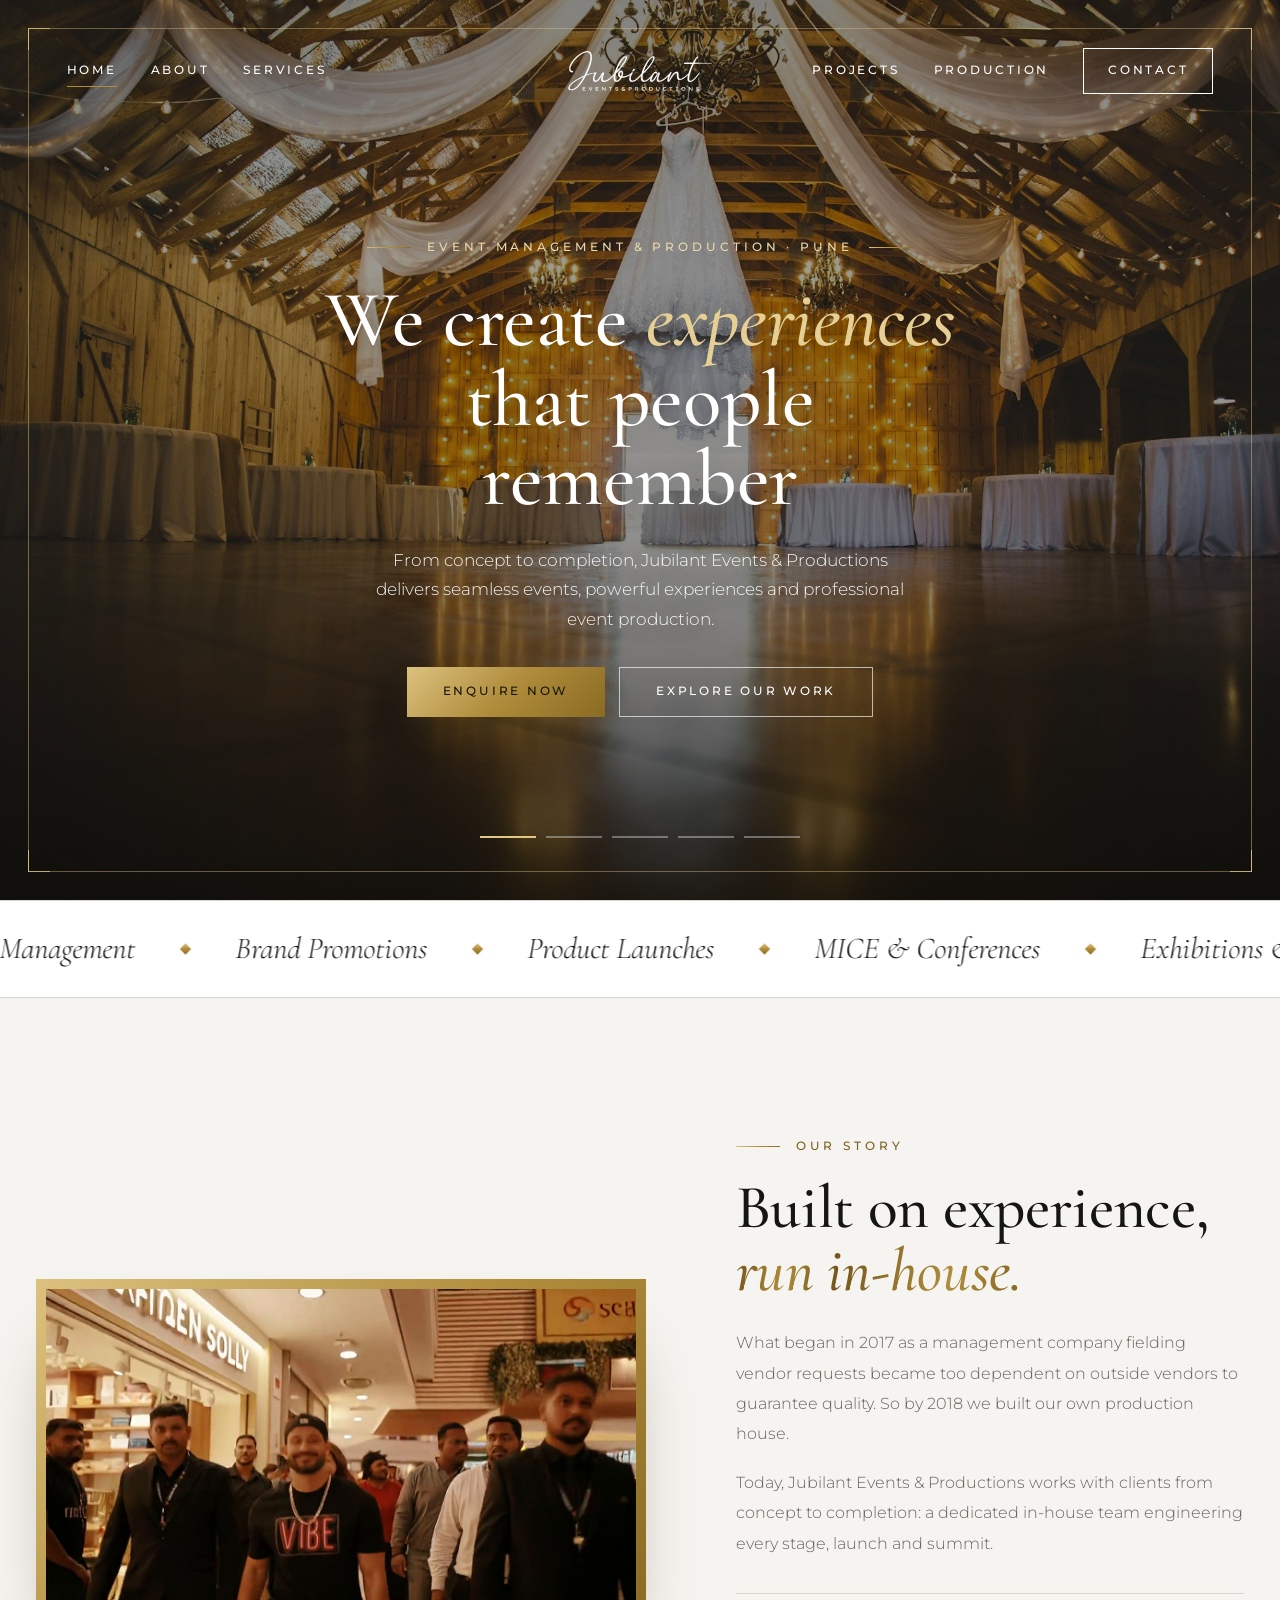
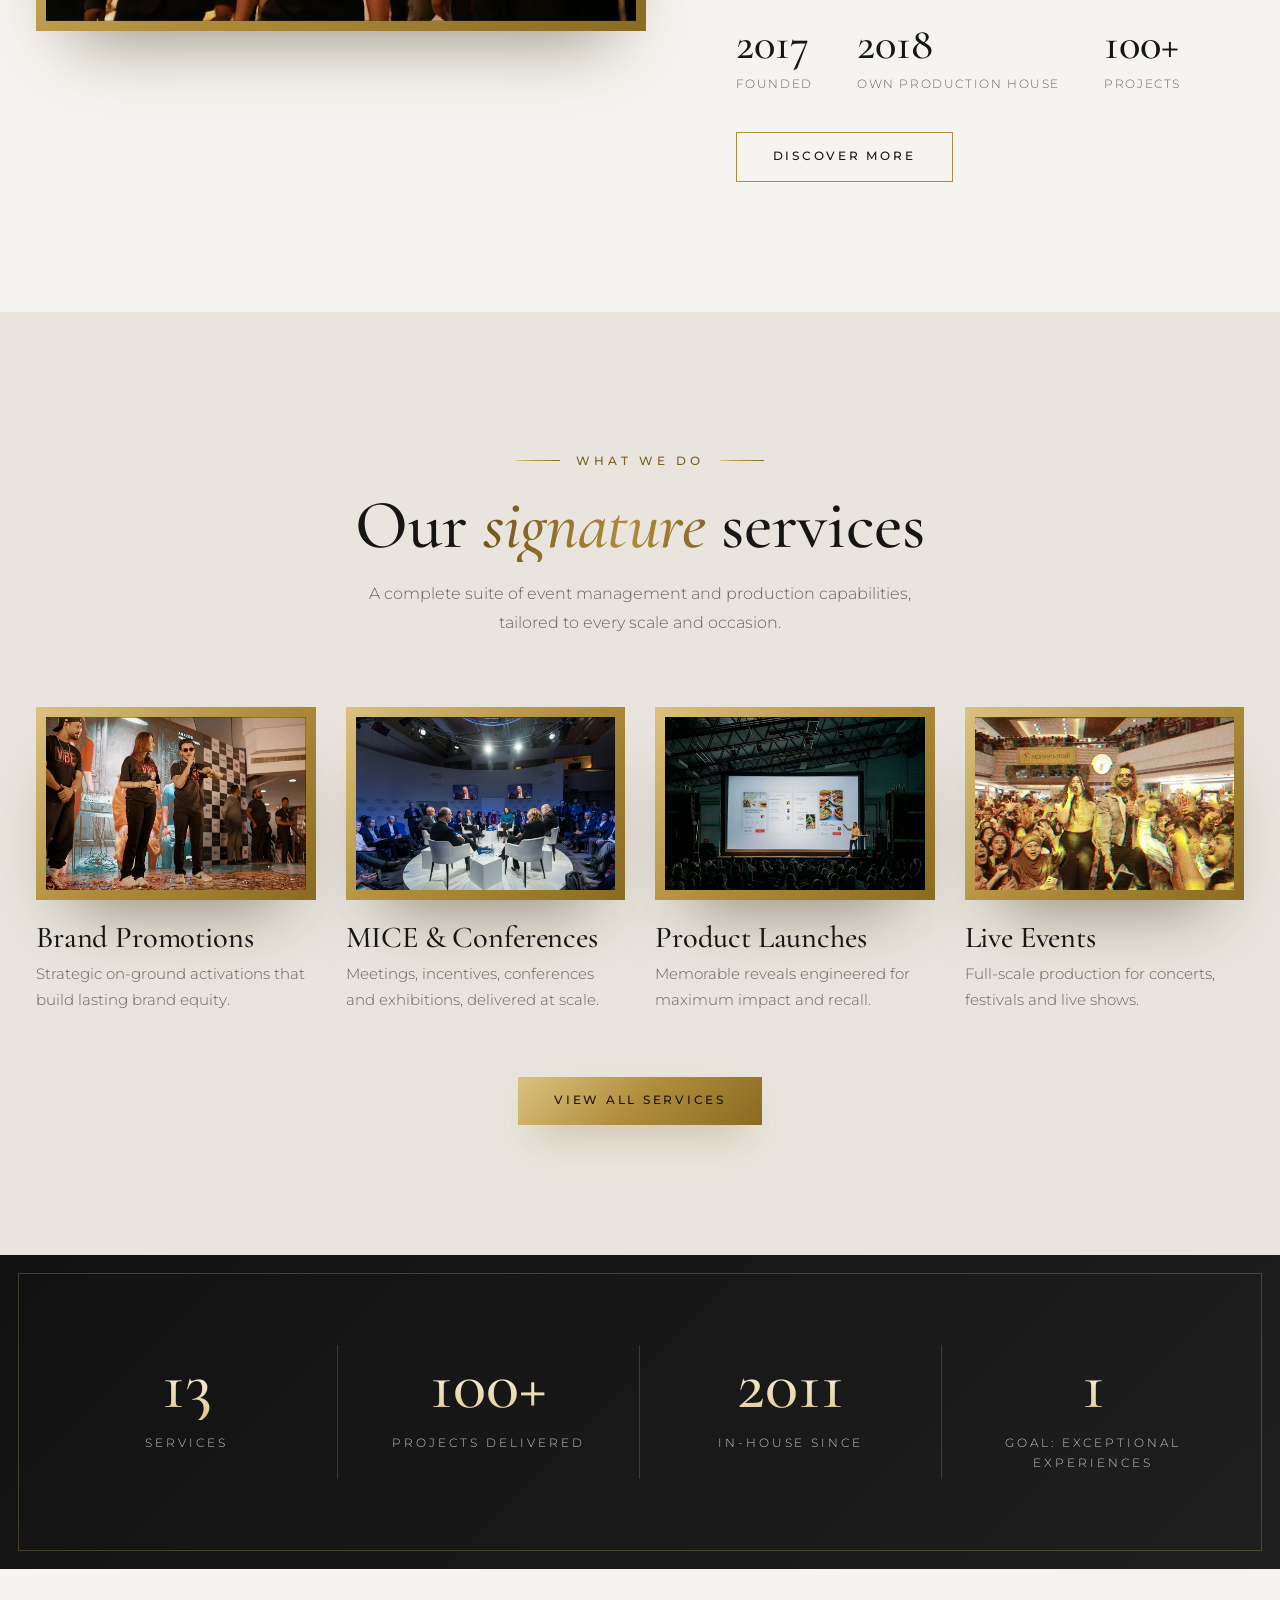
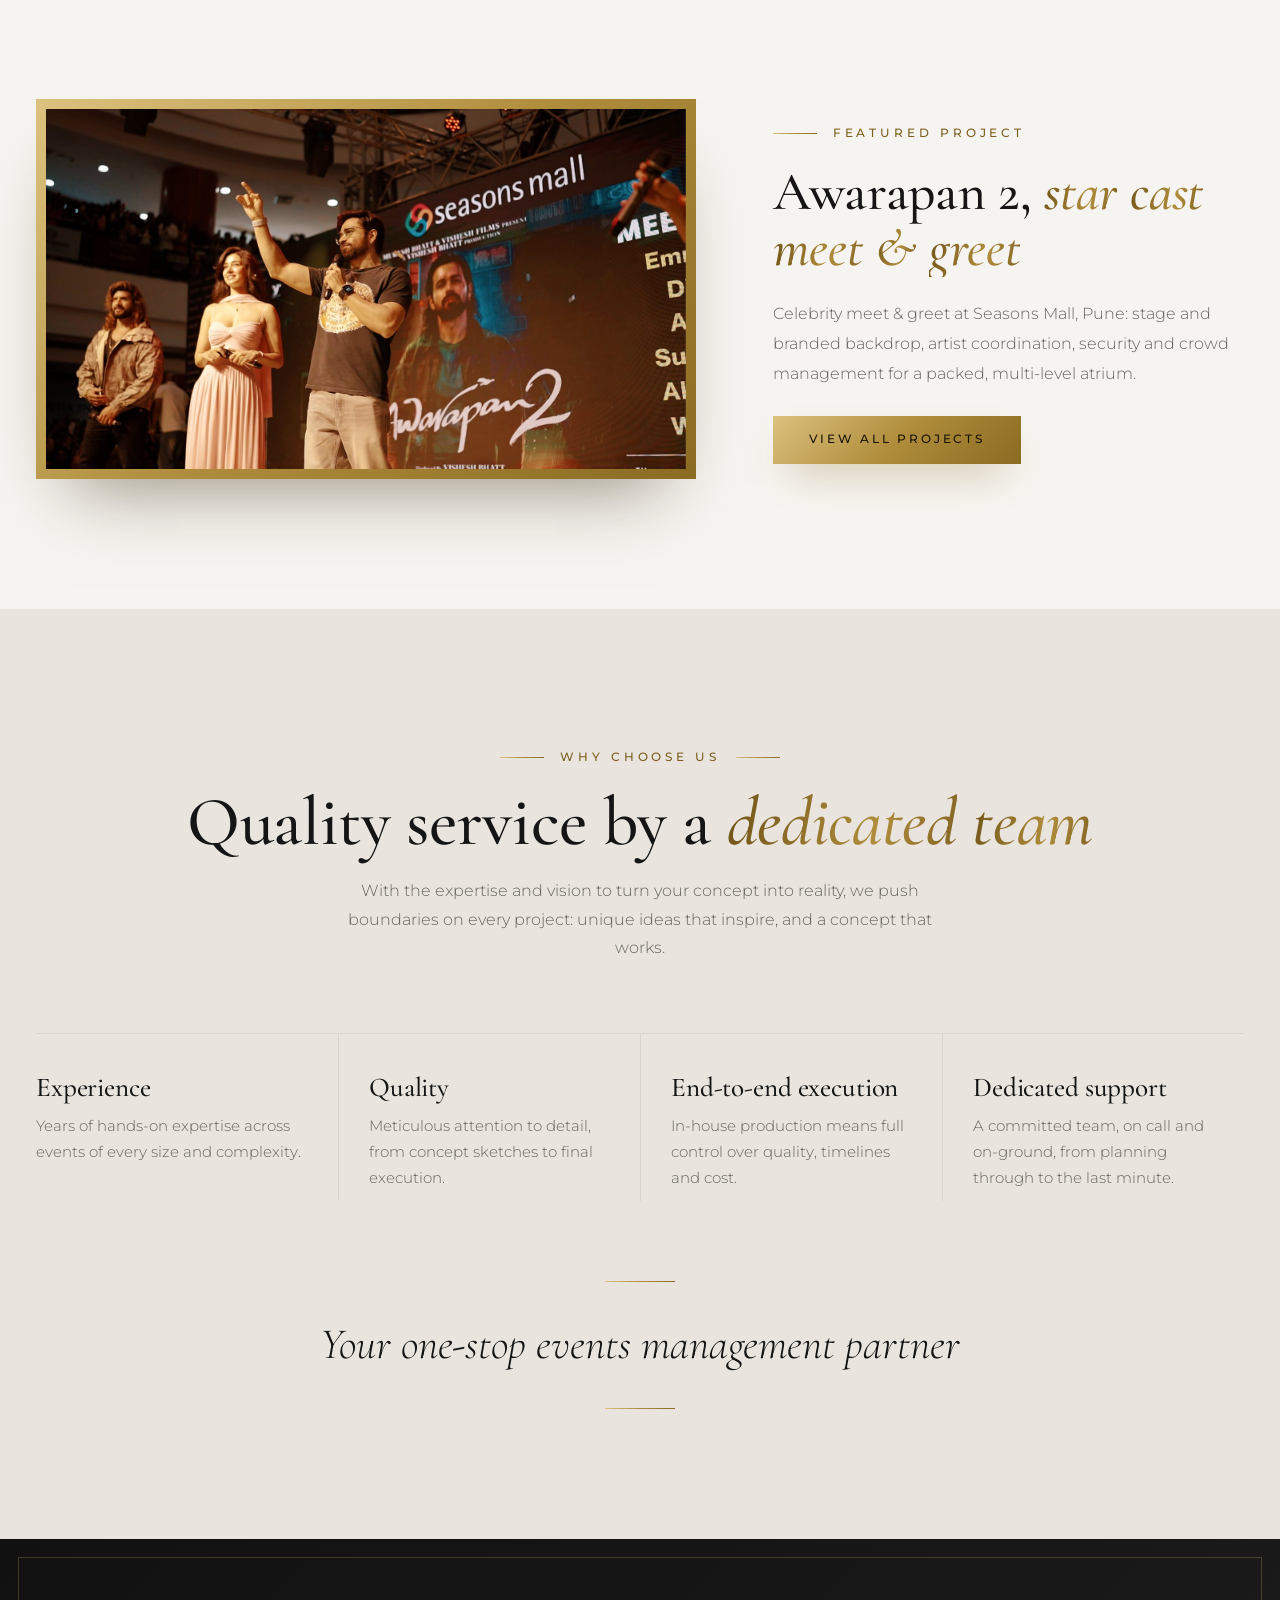
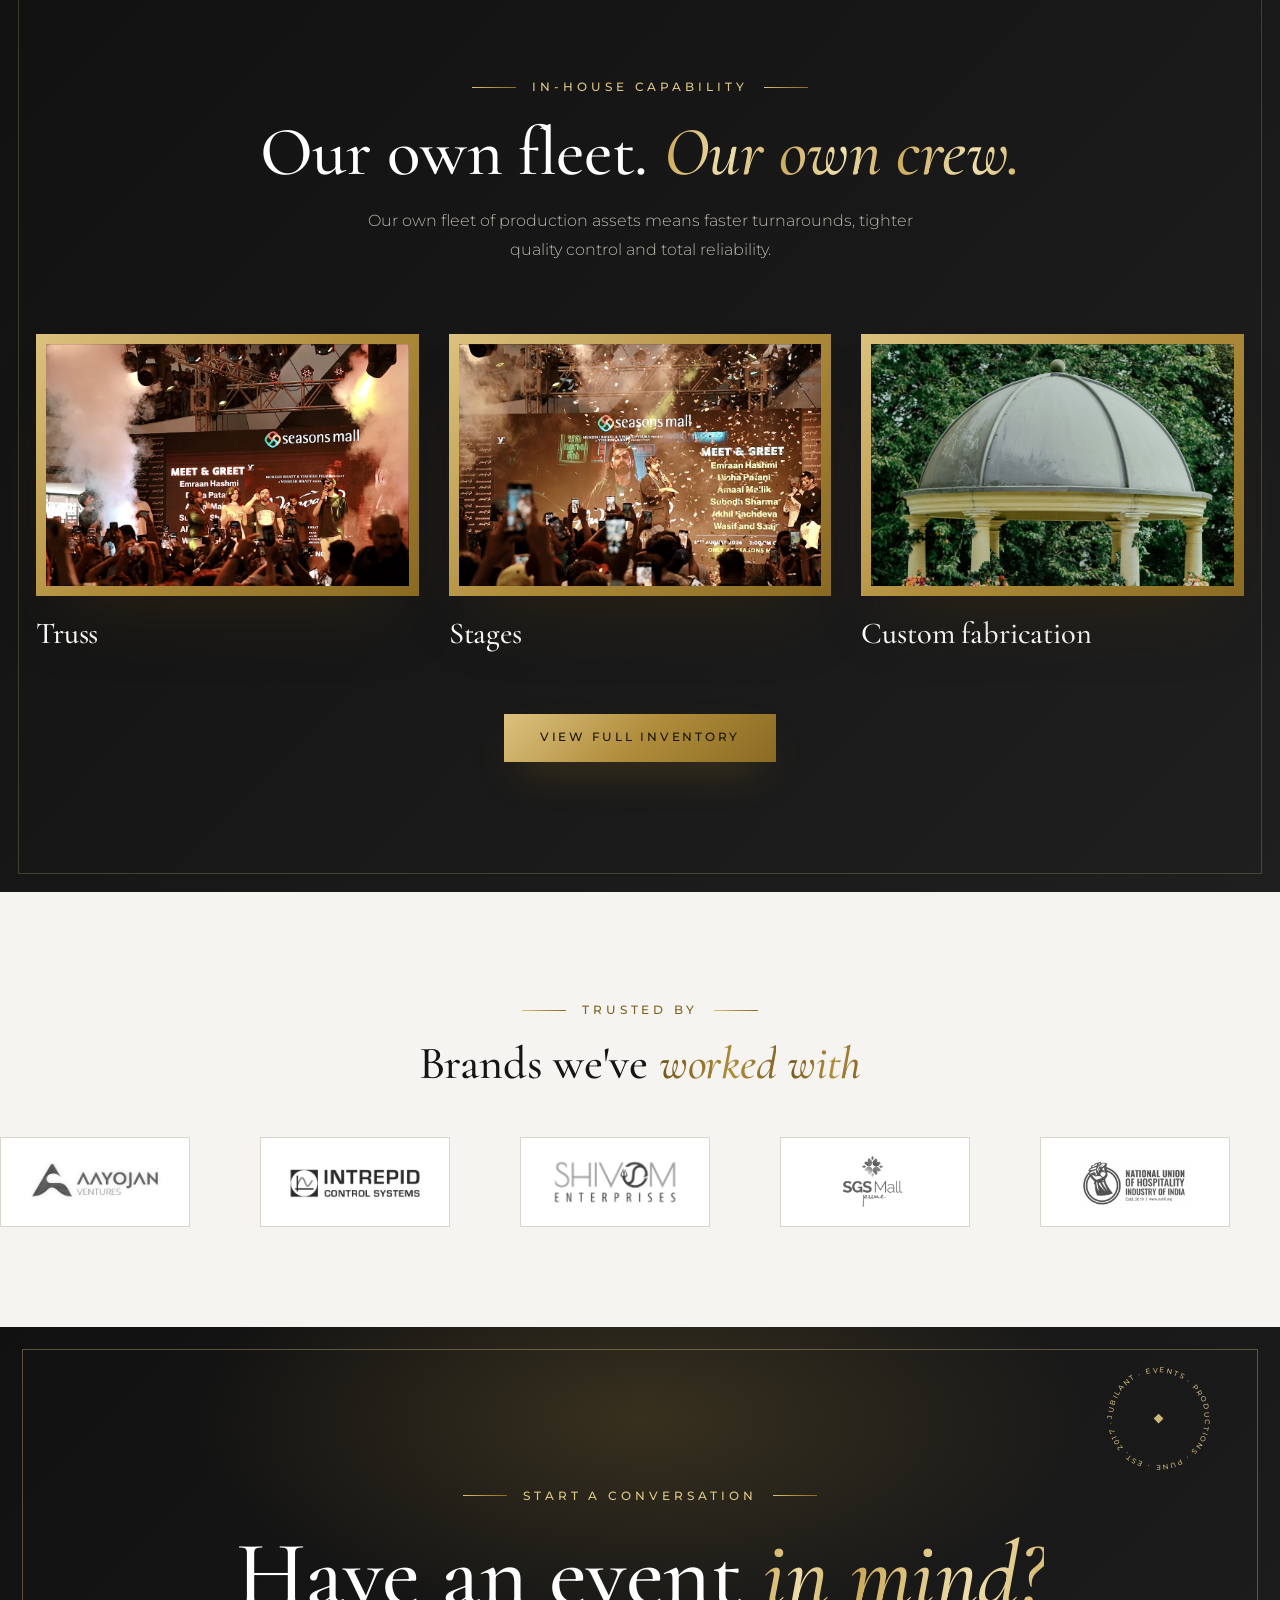
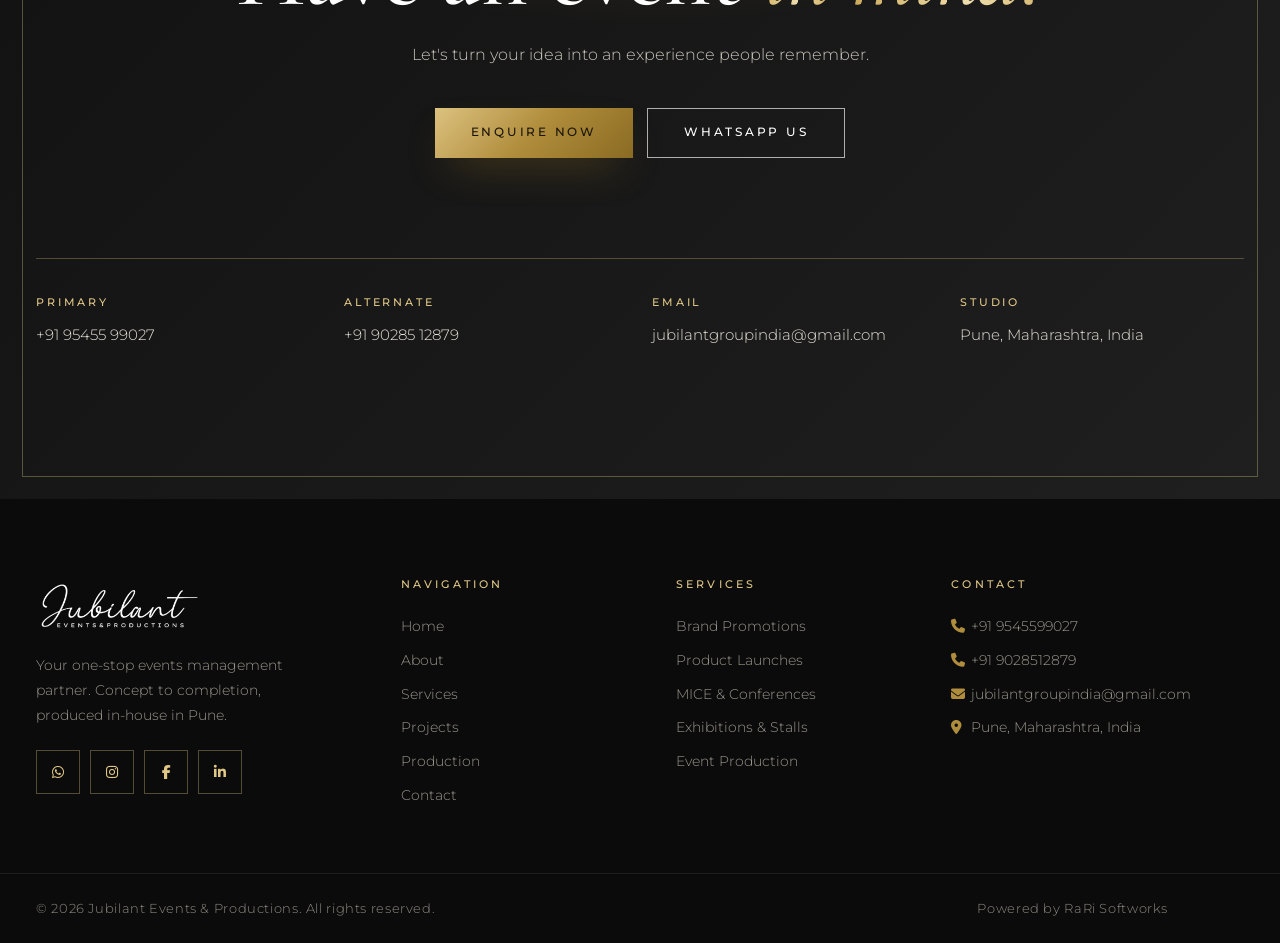
==== commit 5efc00d0: "Restore default cursor, fix back-to-top arrow alignment and resolve RaRi footer text overlap" ====
--- a/index.html
+++ b/index.html
@@ -18,7 +18,6 @@
 <div class="loader" id="loader" aria-hidden="true"><div class="lg"><img src="images/logo-transparent.png" alt="" width="615" height="199"><i></i><small>Event management &amp; production</small></div></div>
 <a href="#main" class="skip-link">Skip to main content</a>
 <div class="prog" aria-hidden="true"><i></i></div>
-<div class="curdot" aria-hidden="true"></div>
 <header class="nav" id="nav">
   <nav class="l" aria-label="Primary"><a href="index.html" class="active">Home</a><a href="about.html">About</a><a href="services.html">Services</a></nav>
   <a class="brand" href="index.html" aria-label="Jubilant Events &amp; Productions, home"><img src="images/logo-transparent.png" alt="Jubilant Events &amp; Productions" width="615" height="199"></a>
--- a/style.css
+++ b/style.css
@@ -86,10 +86,6 @@
 @keyframes lgline { to { width:190px; } }
 .prog { position:fixed; inset:0 0 auto 0; height:3px; z-index:120; pointer-events:none; }
 .prog i { display:block; height:100%; background:var(--gold); transform-origin:left; transform:scaleX(var(--sp,0)); box-shadow:0 0 12px rgba(176,141,60,.7); }
-.curdot { position:fixed; left:0; top:0; z-index:250; pointer-events:none; opacity:0; border-radius:50%; }
-.curdot { width:24px; height:28px; margin:0; border-radius:0; filter:drop-shadow(0 2px 3px rgba(0,0,0,.45)); background:url("data:image/svg+xml,%3Csvg xmlns='http://www.w3.org/2000/svg' width='24' height='28' viewBox='0 0 24 28'%3E%3Cpath d='M2 2 L2 21 L7 16.4 L10.6 24.6 L14 23.1 L10.4 15 L17.2 14.6 Z' fill='%23d4af5f' stroke='%23111' stroke-width='1.6' stroke-linejoin='round'/%3E%3C/svg%3E") no-repeat; }
-html.has-cur, html.has-cur a, html.has-cur button, html.has-cur [data-modal-trigger], html.has-cur label, html.has-cur select { cursor:none; }
-html.has-cur .curdot { opacity:1; }
 .dust { position:absolute; inset:0; width:100%; height:100%; pointer-events:none; z-index:0; }
 .bg-char > .wrap, .band > .wrap { position:relative; z-index:1; }
 
@@ -375,11 +371,12 @@
 .footer-col a, .footer-col > span { display:block; padding:5px 0; transition:color .3s, padding .3s; word-break:break-word; }
 .footer-col a:hover { color:var(--g1); padding-left:6px; }
 .footer-col i { color:var(--g2); width:20px; }
-.footer-bottom { display:flex; justify-content:space-between; gap:20px; flex-wrap:wrap; padding-block:24px; border-top:1px solid rgba(255,255,255,.08); font-size:12.5px; letter-spacing:.05em; }
-.footer-bottom .wrap { display:flex; justify-content:space-between; gap:20px; flex-wrap:wrap; }
-.back-to-top { position:fixed; right:22px; bottom:22px; z-index:90; width:48px; height:48px; background:var(--char); color:var(--g1); border:1px solid var(--g2); cursor:pointer; opacity:0; visibility:hidden; transform:translateY(14px); transition:opacity .4s, visibility .4s, transform .4s, background .3s; }
+.footer-bottom { border-top:1px solid rgba(255,255,255,.08); padding-block:24px; font-size:12.5px; letter-spacing:.05em; color:#8f8b82; }
+.footer-bottom .wrap { display:flex; justify-content:space-between; align-items:center; gap:20px; flex-wrap:wrap; padding-right:76px; }
+.back-to-top { position:fixed; right:22px; bottom:22px; z-index:95; width:44px; height:44px; border-radius:50%; display:inline-flex; align-items:center; justify-content:center; background:var(--char); color:var(--g1); border:1px solid var(--g2); cursor:pointer; opacity:0; visibility:hidden; transform:translateY(14px); transition:opacity .35s, visibility .35s, transform .35s, background .3s, color .3s, border-color .3s; box-shadow:0 8px 24px rgba(0,0,0,.45); }
+.back-to-top i { display:flex; align-items:center; justify-content:center; font-size:14px; line-height:1; transform:translateY(-1px); }
 .back-to-top.visible { opacity:1; visibility:visible; transform:none; }
-.back-to-top:hover { background:var(--g3); color:#fff; }
+.back-to-top:hover { background:var(--gold); color:var(--char); border-color:transparent; transform:translateY(-3px); }
 .toast { position:fixed; right:22px; bottom:22px; z-index:450; display:flex; align-items:center; gap:16px; max-width:min(380px, calc(100% - 44px)); padding:18px 22px; background:var(--char); color:#fff; border-left:3px solid var(--g2); box-shadow:0 30px 60px -20px rgba(0,0,0,.5); transform:translateY(30px); opacity:0; visibility:hidden; transition:transform .5s var(--ease), opacity .4s, visibility .4s; }
 .toast.visible { transform:none; opacity:1; visibility:visible; }
 .toast > i { color:var(--g2); font-size:22px; }
@@ -403,7 +400,6 @@
   .head { margin-bottom:48px; }
   .hero h1 { font-size:clamp(2.6rem,12vw,4rem); } .hero p { font-size:15px; }
   .badge { display:none; }
-  .curdot { display:none; }
   .bars { bottom:30px; }
   .split, .split.rev, .feat-split, .featured, .film-head, .contact-grid, .ph-a-grid, .ph-c-top, .ph-d-band, .ph-type-grid { grid-template-columns:1fr; gap:42px; }
   .page-header { padding:118px 0 70px; }
@@ -424,6 +420,8 @@
   .cta { padding:100px 0; }
   .footer-grid { grid-template-columns:1fr 1fr; padding-block:60px 40px; gap:38px 24px; }
   .footer-brand { grid-column:1 / -1; }
+  .footer-bottom { padding-bottom:78px; }
+  .footer-bottom .wrap { padding-right:0; flex-direction:column; align-items:flex-start; gap:8px; }
   .logos-track { gap:30px; } .logos-track span { width:150px; height:76px; }
   @keyframes logos { to { transform:translateX(calc(-50% - 15px)); } }
   .modal-body { padding:26px 22px 30px; } .modal-body h3 { font-size:1.8rem; }
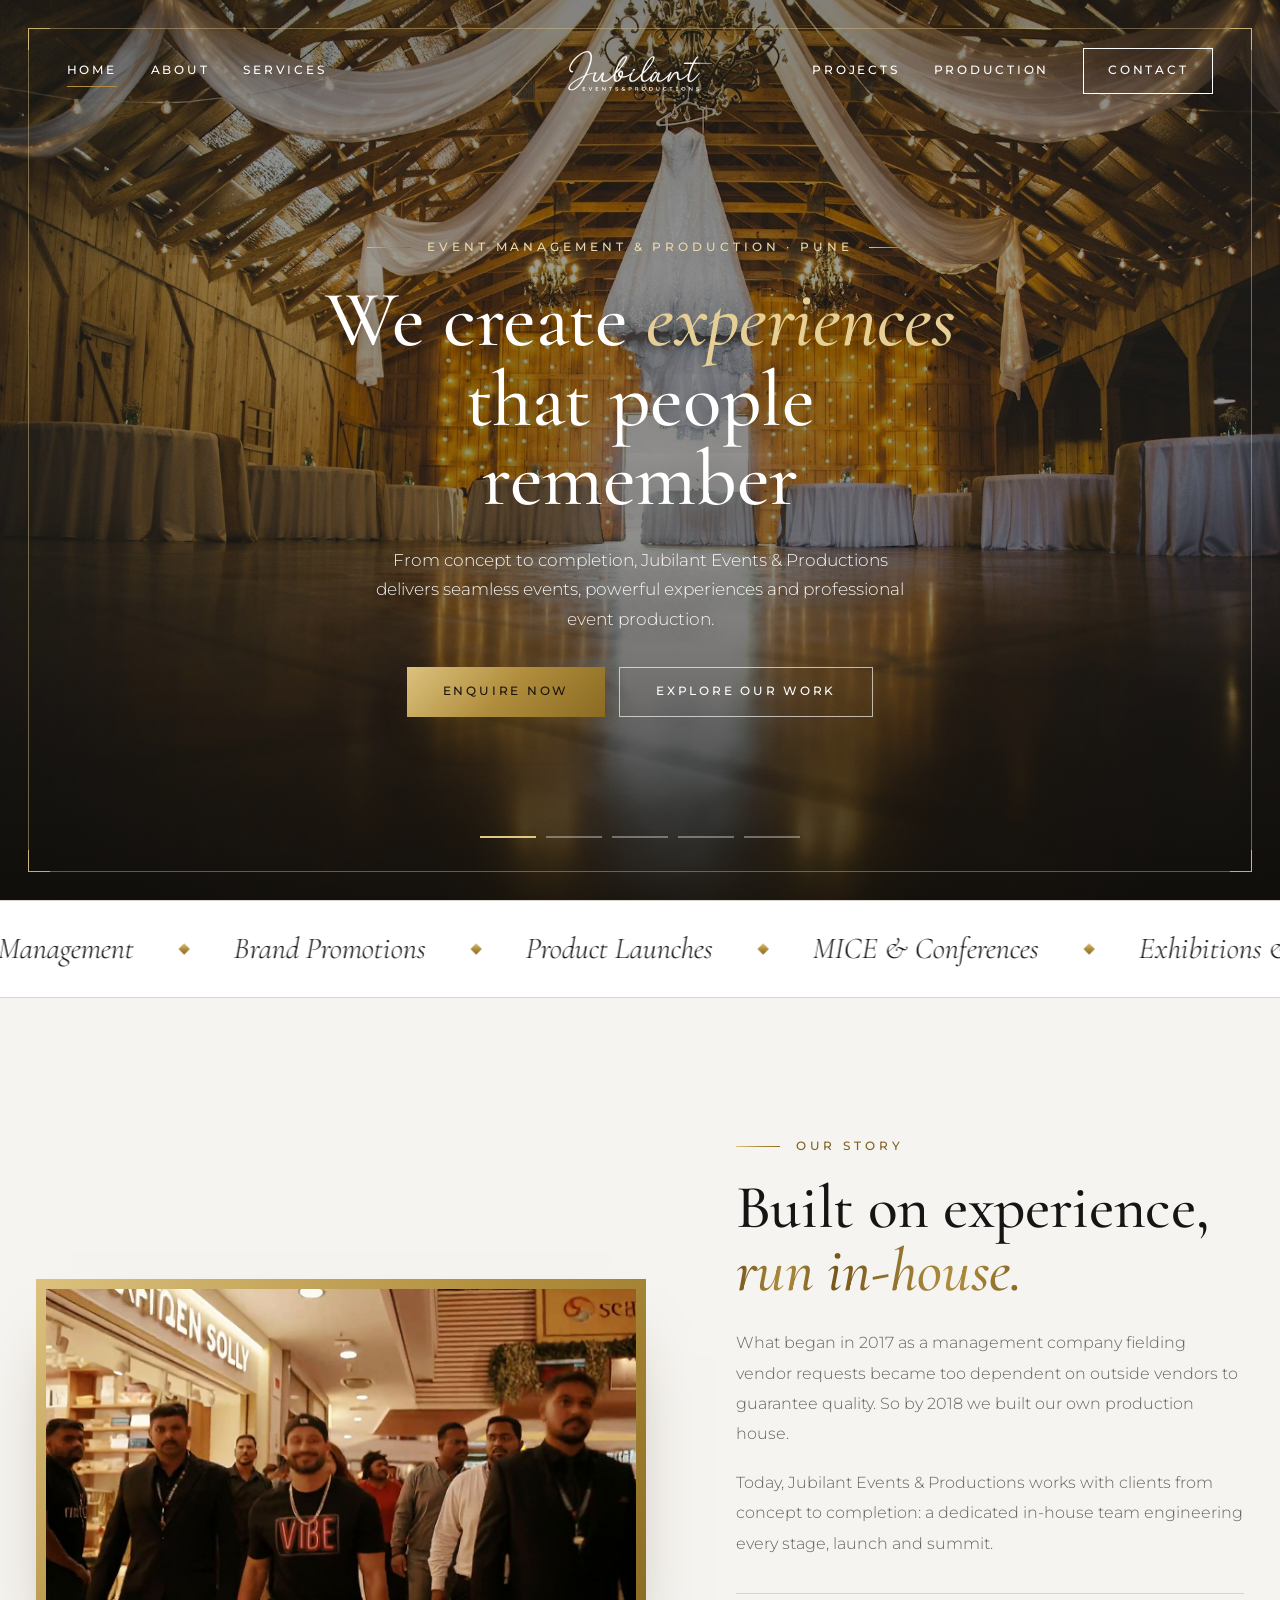
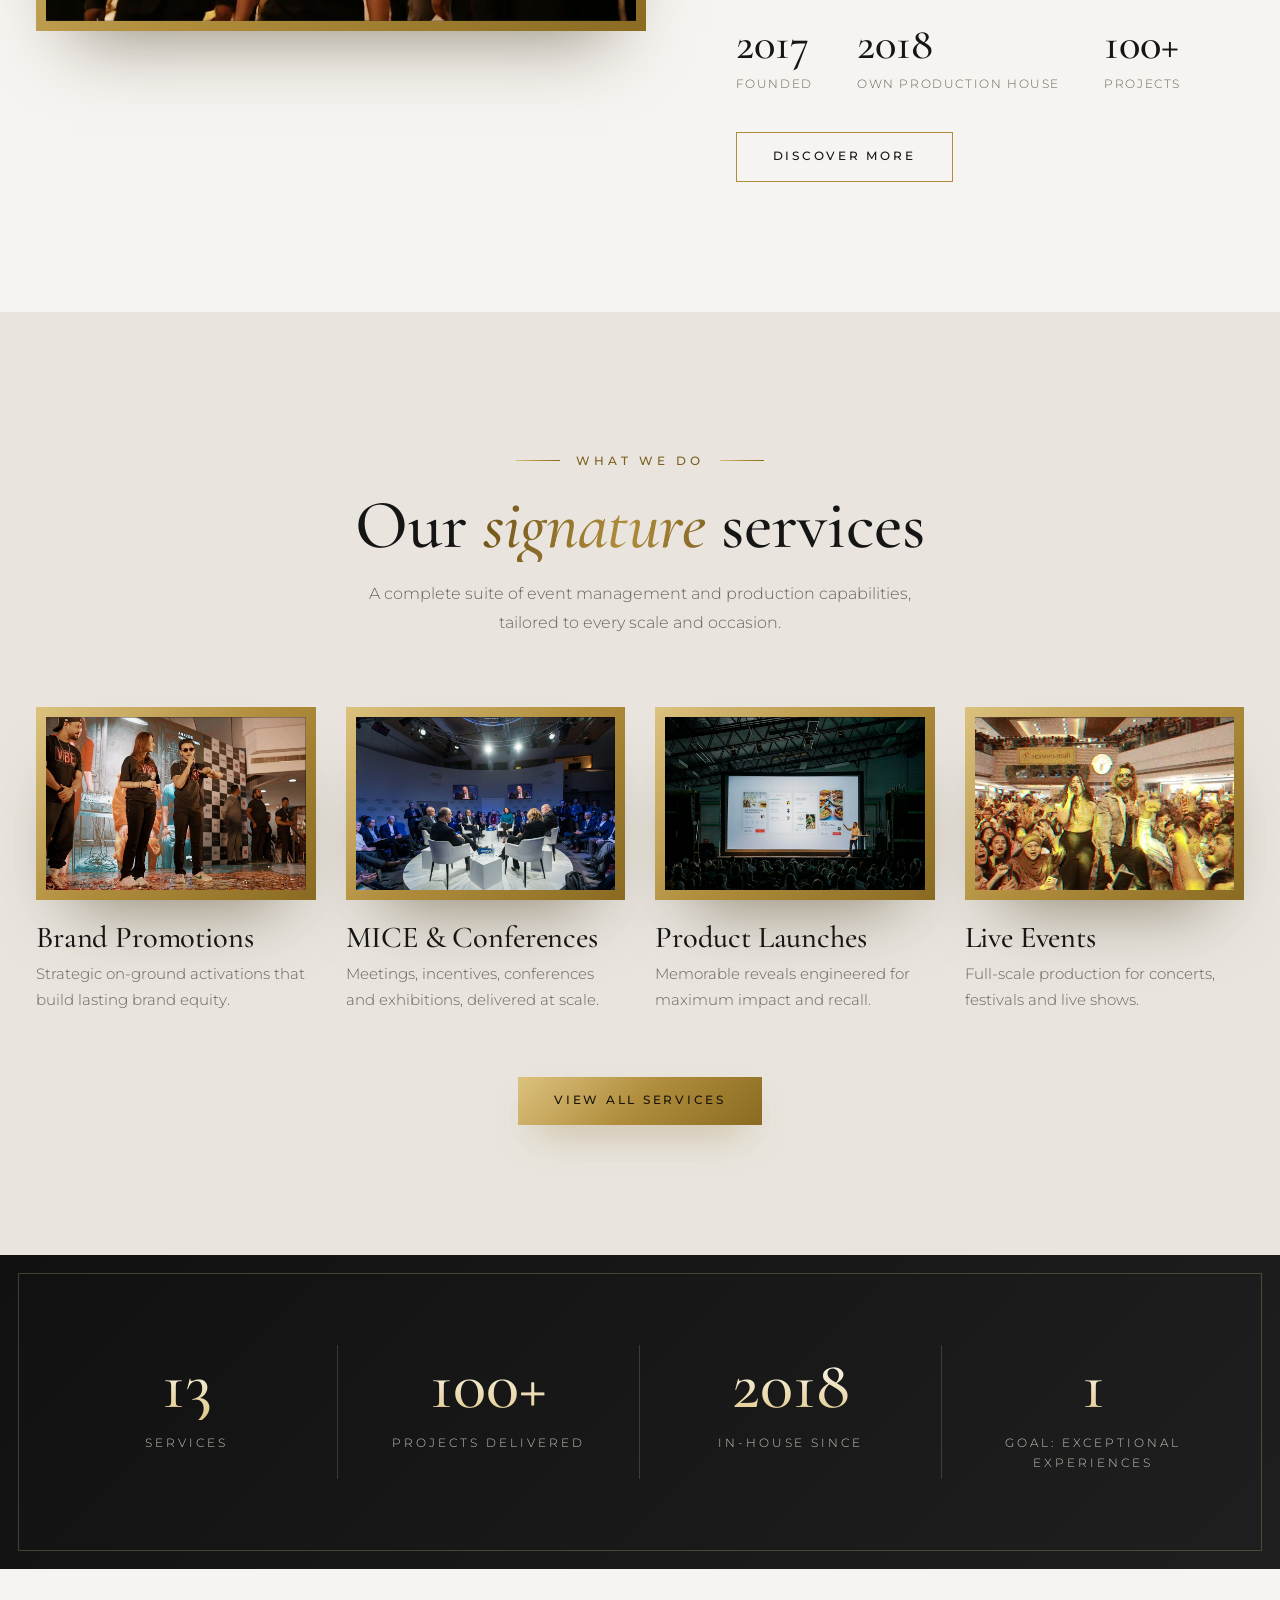
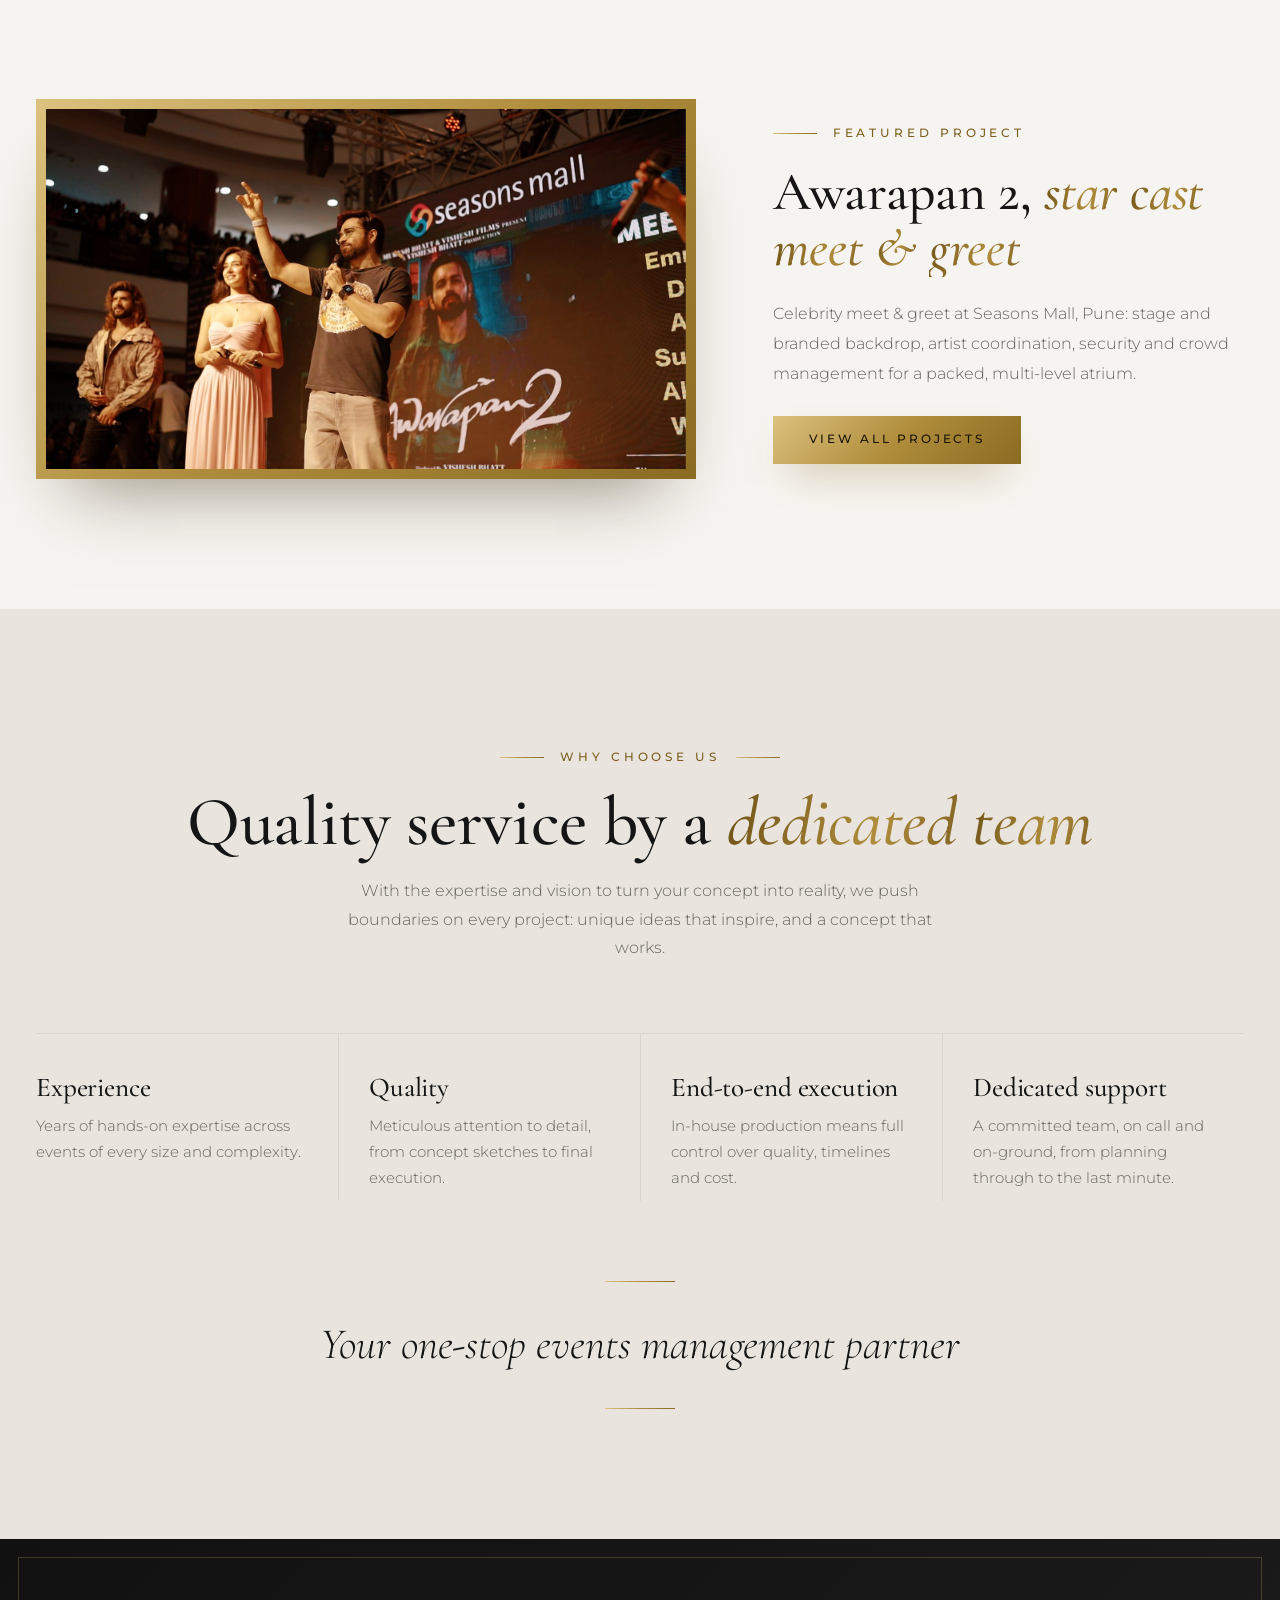
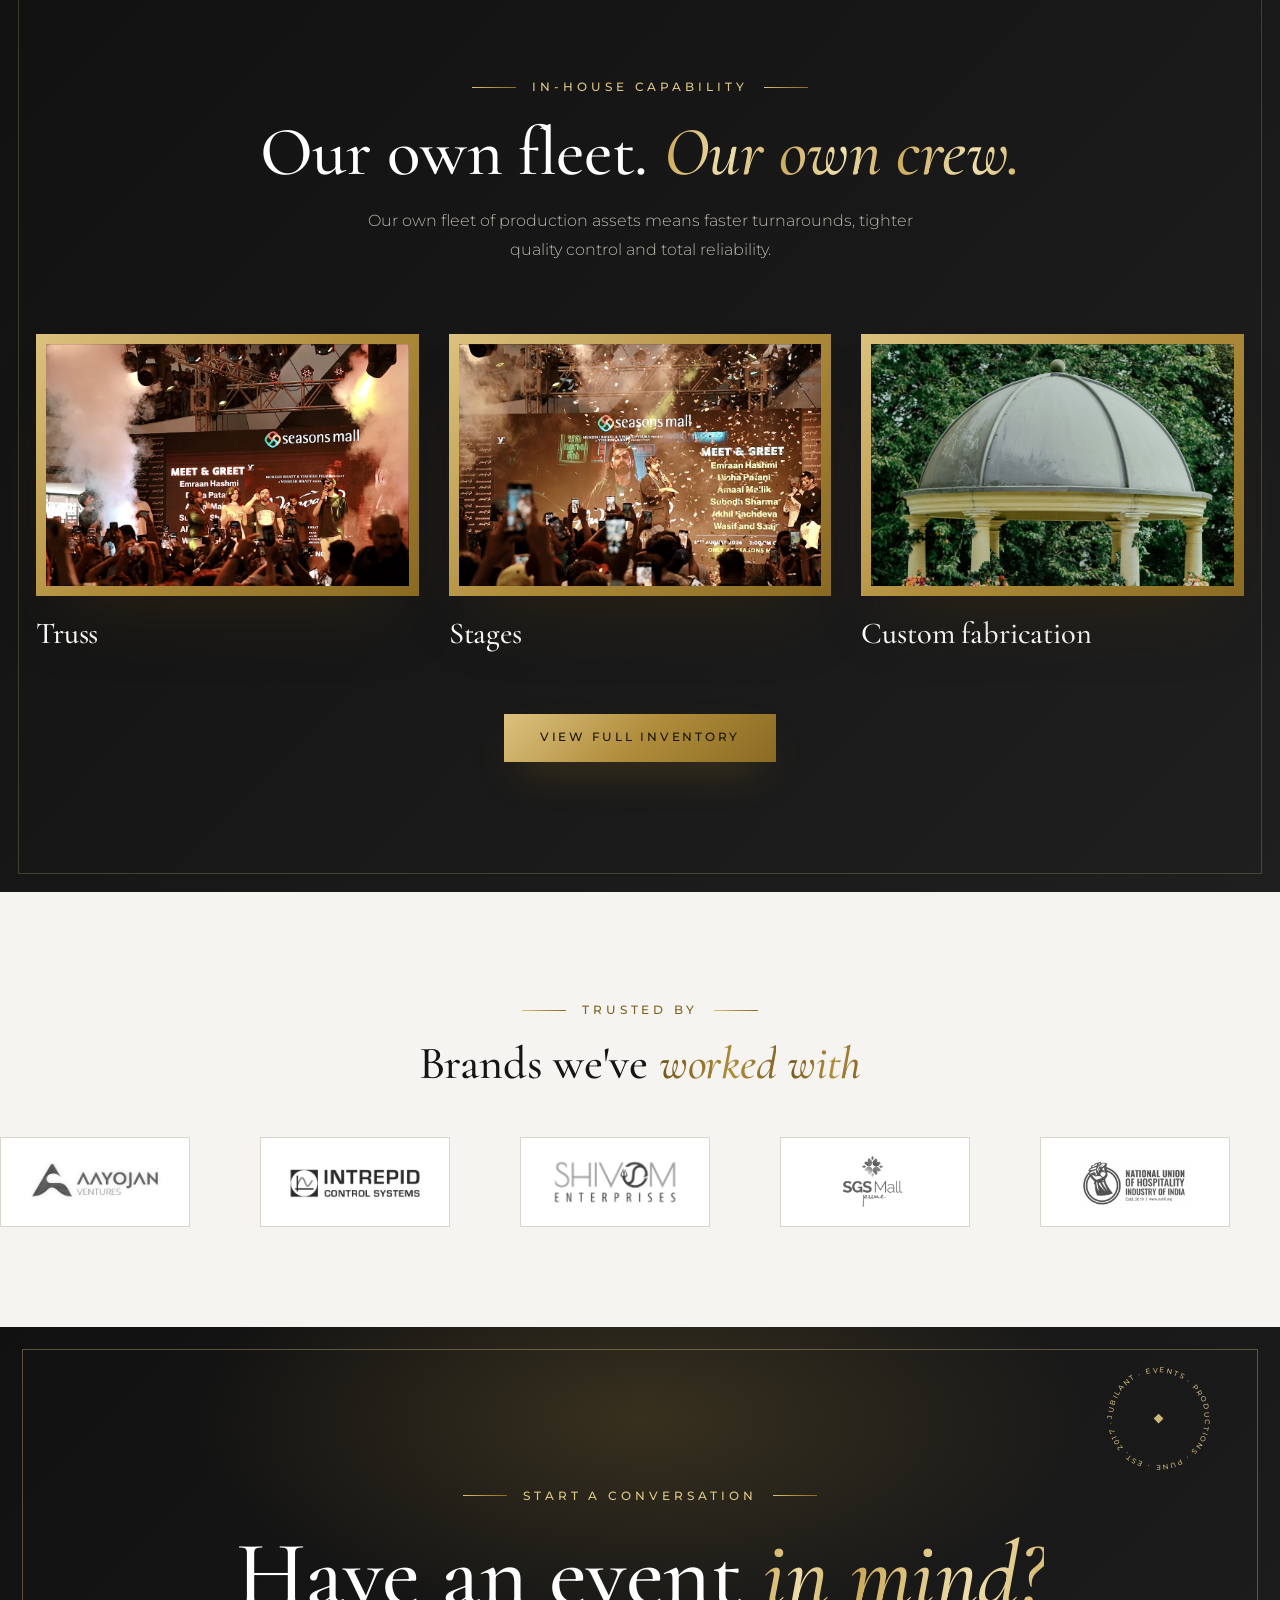
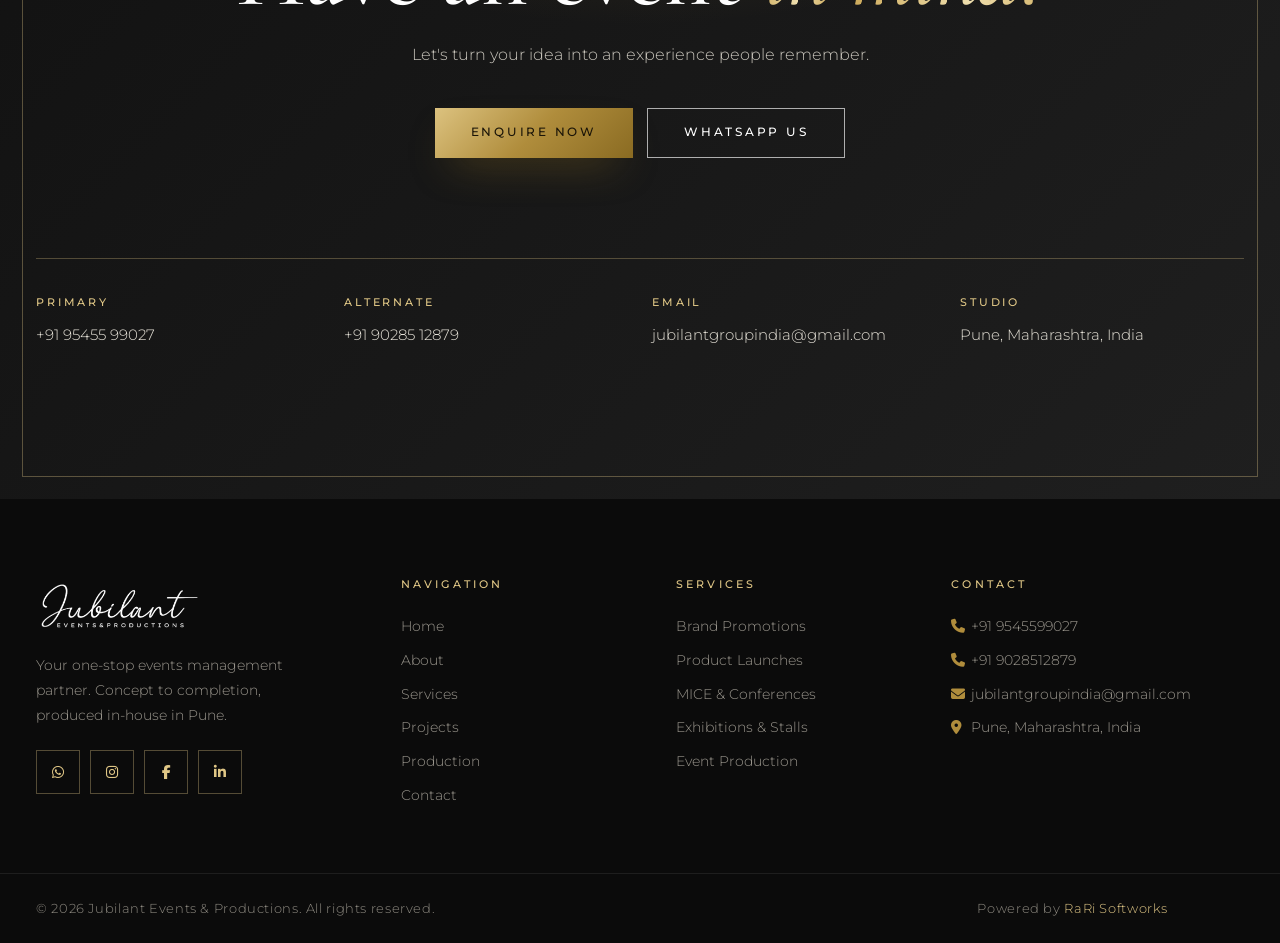
==== commit 7c423005: "Link Powered by RaRi Softworks to rarisoftworks.com across all pages" ====
--- a/index.html
+++ b/index.html
@@ -191,7 +191,7 @@
     <nav class="footer-col" aria-label="Our services"><h4>Services</h4><a href="services.html">Brand Promotions</a><a href="services.html">Product Launches</a><a href="services.html">MICE &amp; Conferences</a><a href="services.html">Exhibitions &amp; Stalls</a><a href="services.html">Event Production</a></nav>
     <div class="footer-col"><h4>Contact</h4><a href="tel:+919545599027"><i class="fa-solid fa-phone"></i>+91 9545599027</a><a href="tel:+919028512879"><i class="fa-solid fa-phone"></i>+91 9028512879</a><a href="mailto:jubilantgroupindia@gmail.com"><i class="fa-solid fa-envelope"></i>jubilantgroupindia@gmail.com</a><span><i class="fa-solid fa-location-dot"></i>Pune, Maharashtra, India</span></div>
   </div>
-  <div class="footer-bottom"><div class="wrap"><p>&copy; <span id="currentYear">2026</span> Jubilant Events &amp; Productions. All rights reserved.</p><p>Powered by RaRi Softworks</p></div></div>
+  <div class="footer-bottom"><div class="wrap"><p>&copy; <span id="currentYear">2026</span> Jubilant Events &amp; Productions. All rights reserved.</p><p>Powered by <a href="https://rarisoftworks.com/" target="_blank" rel="noopener noreferrer">RaRi Softworks</a></p></div></div>
 </footer>
 <button class="back-to-top" id="backToTop" aria-label="Back to top"><i class="fa-solid fa-arrow-up"></i></button>
 <script src="script.js"></script>
--- a/style.css
+++ b/style.css
@@ -372,6 +372,8 @@
 .footer-col a:hover { color:var(--g1); padding-left:6px; }
 .footer-col i { color:var(--g2); width:20px; }
 .footer-bottom { border-top:1px solid rgba(255,255,255,.08); padding-block:24px; font-size:12.5px; letter-spacing:.05em; color:#8f8b82; }
+.footer-bottom a { color:var(--g1); text-decoration:none; transition:color .3s, text-decoration .3s; }
+.footer-bottom a:hover { color:#fff; text-decoration:underline; }
 .footer-bottom .wrap { display:flex; justify-content:space-between; align-items:center; gap:20px; flex-wrap:wrap; padding-right:76px; }
 .back-to-top { position:fixed; right:22px; bottom:22px; z-index:95; width:44px; height:44px; border-radius:50%; display:inline-flex; align-items:center; justify-content:center; background:var(--char); color:var(--g1); border:1px solid var(--g2); cursor:pointer; opacity:0; visibility:hidden; transform:translateY(14px); transition:opacity .35s, visibility .35s, transform .35s, background .3s, color .3s, border-color .3s; box-shadow:0 8px 24px rgba(0,0,0,.45); }
 .back-to-top i { display:flex; align-items:center; justify-content:center; font-size:14px; line-height:1; transform:translateY(-1px); }
